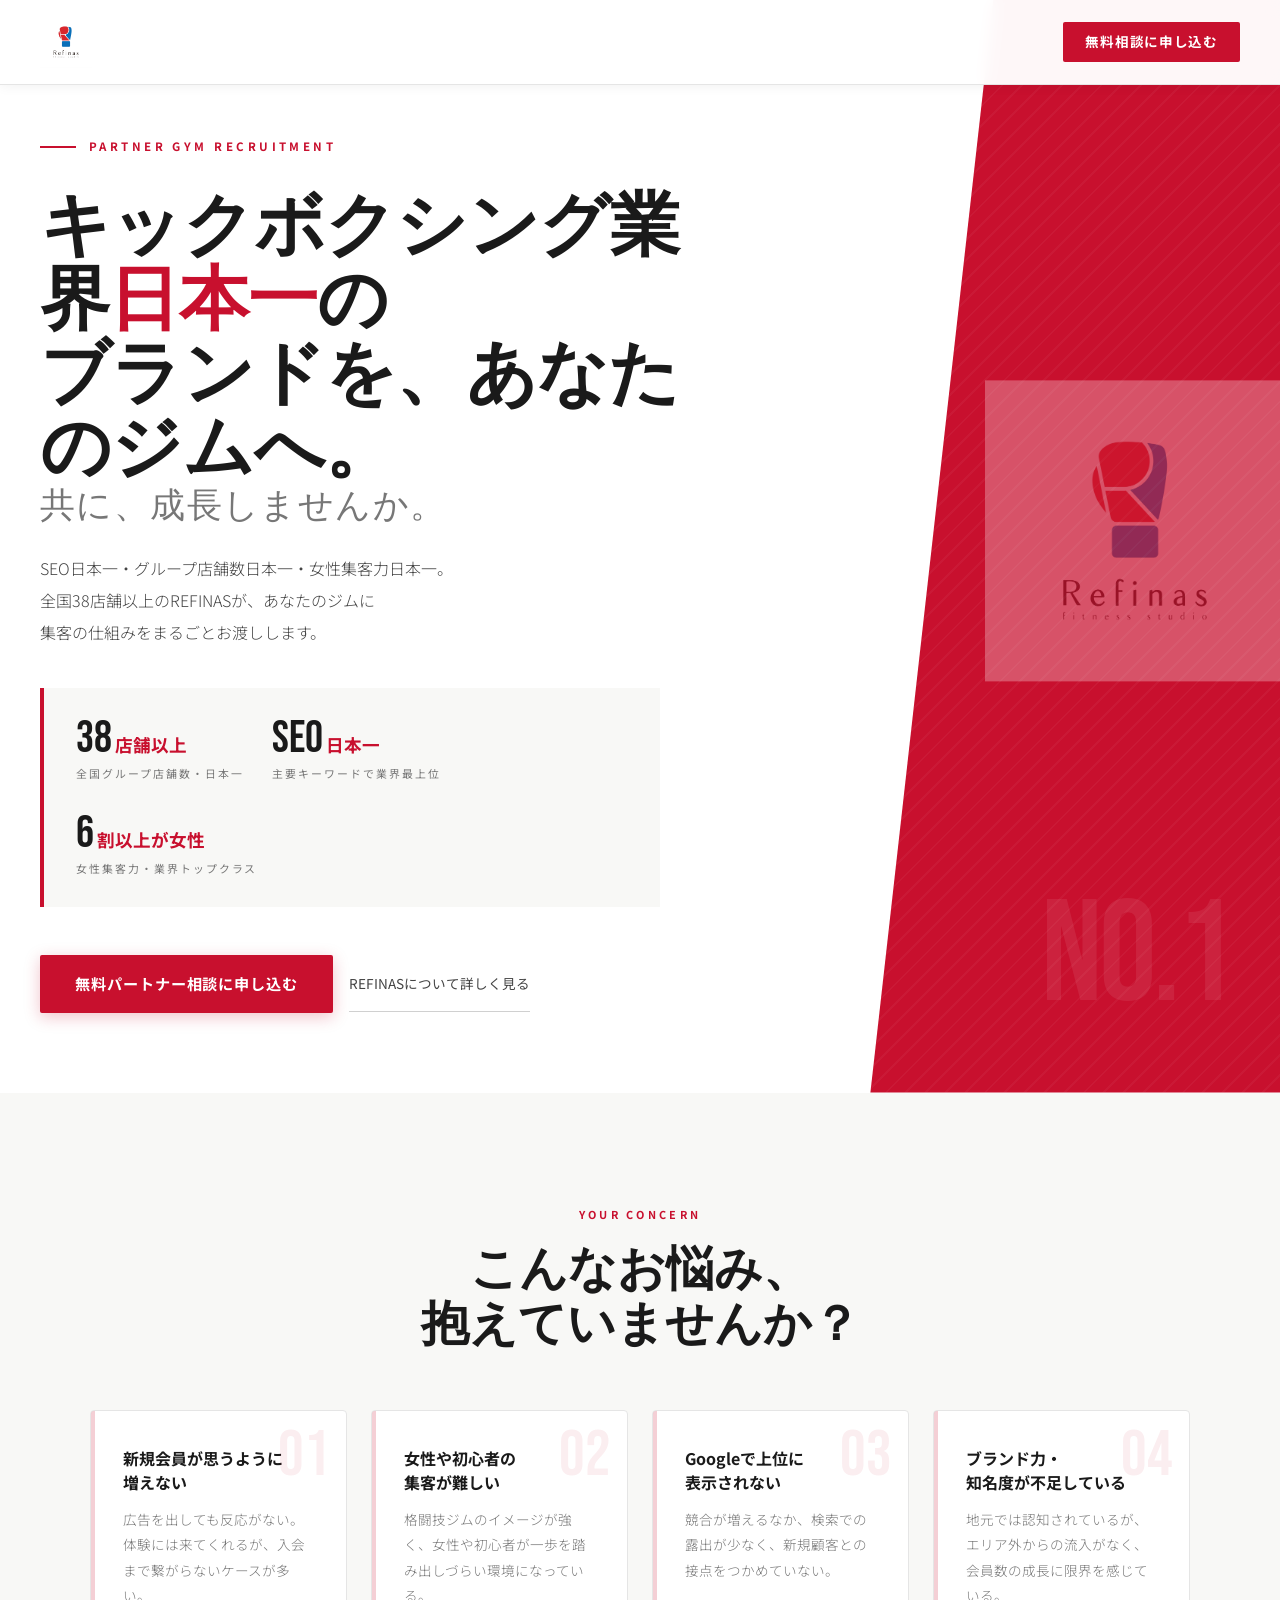
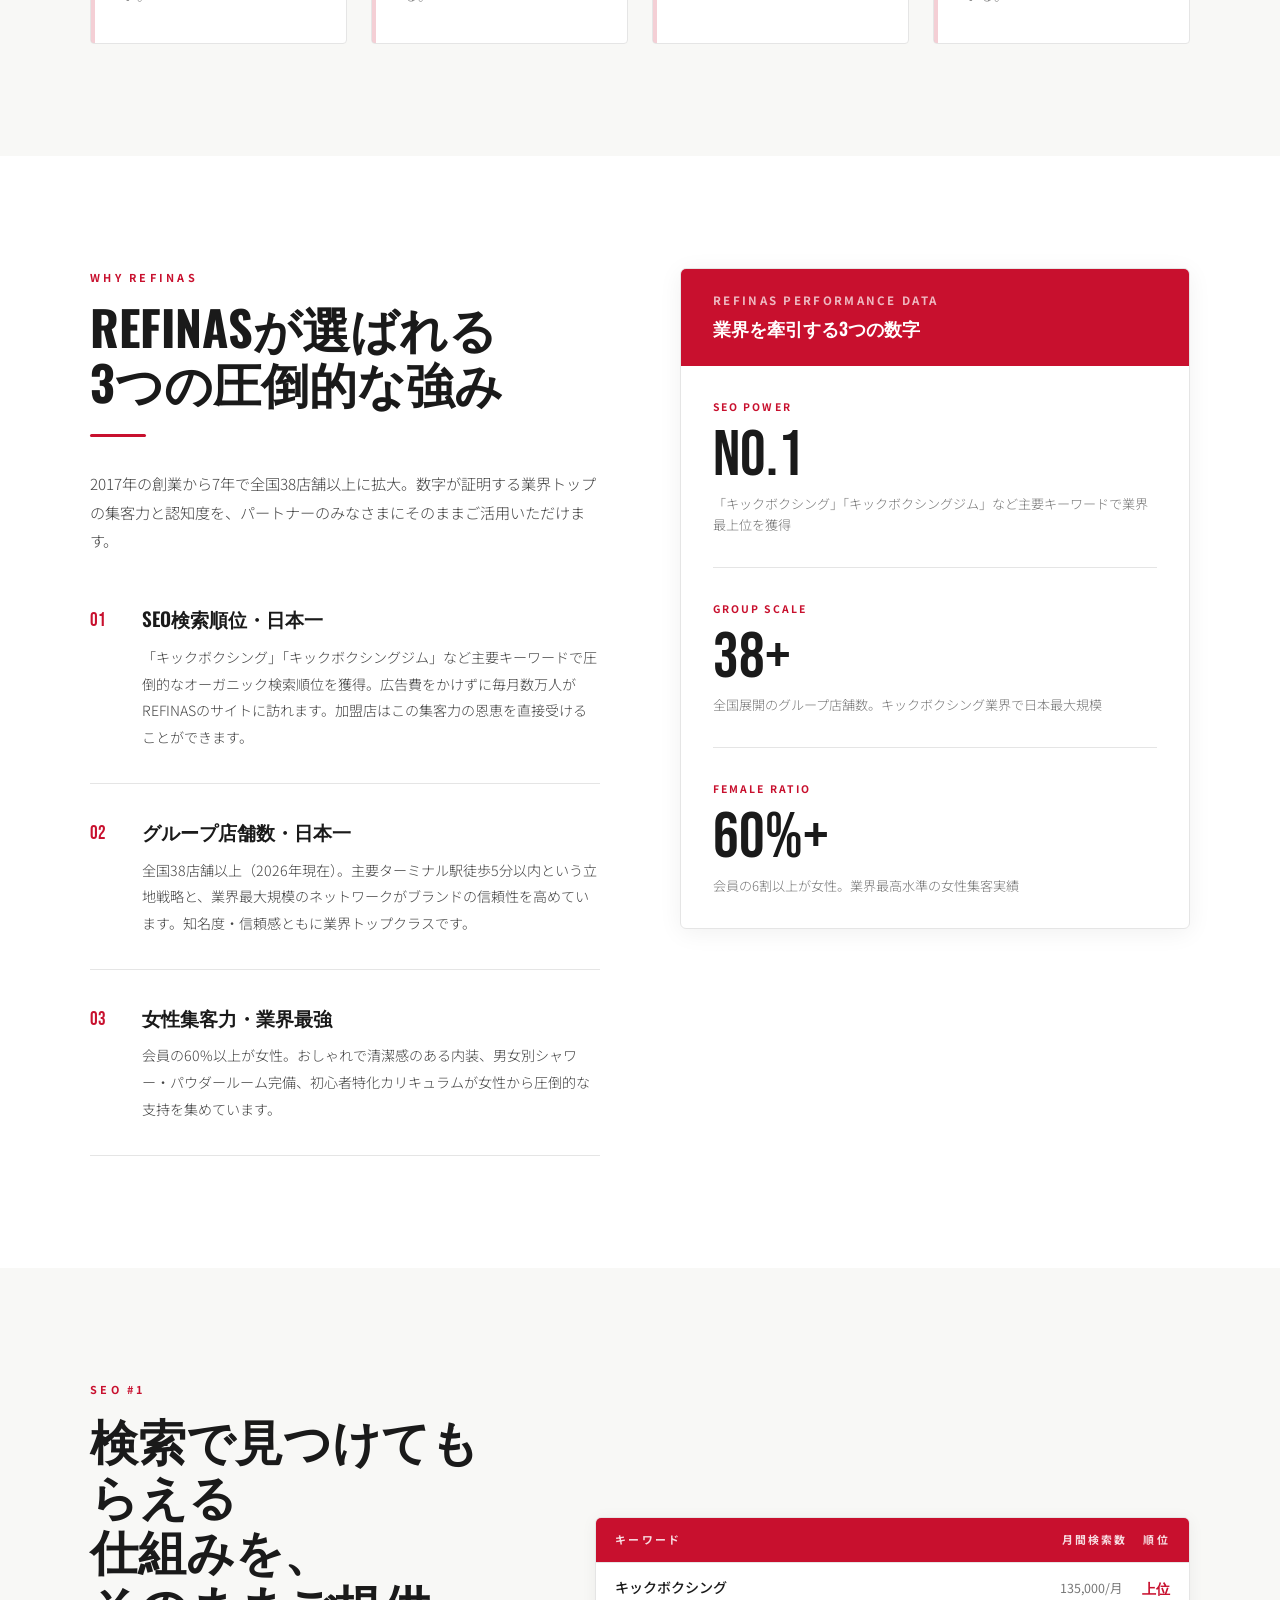
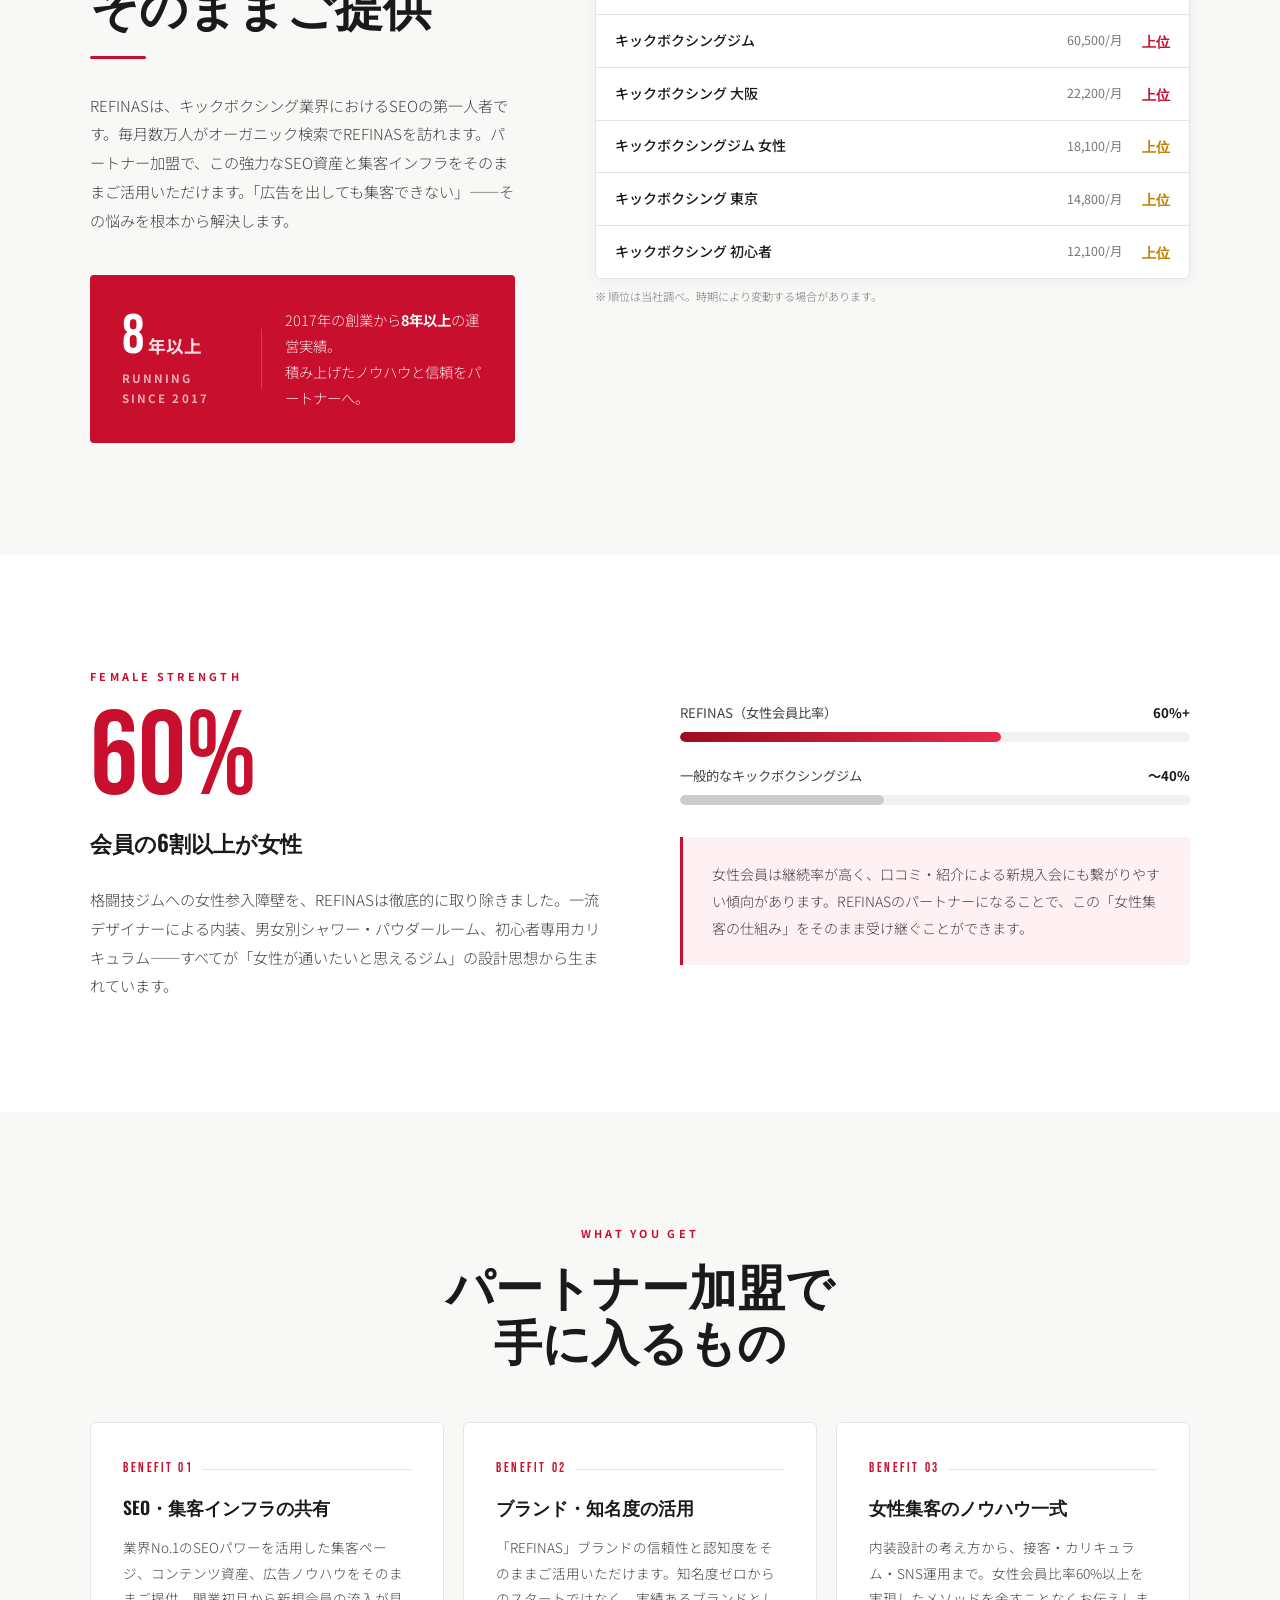
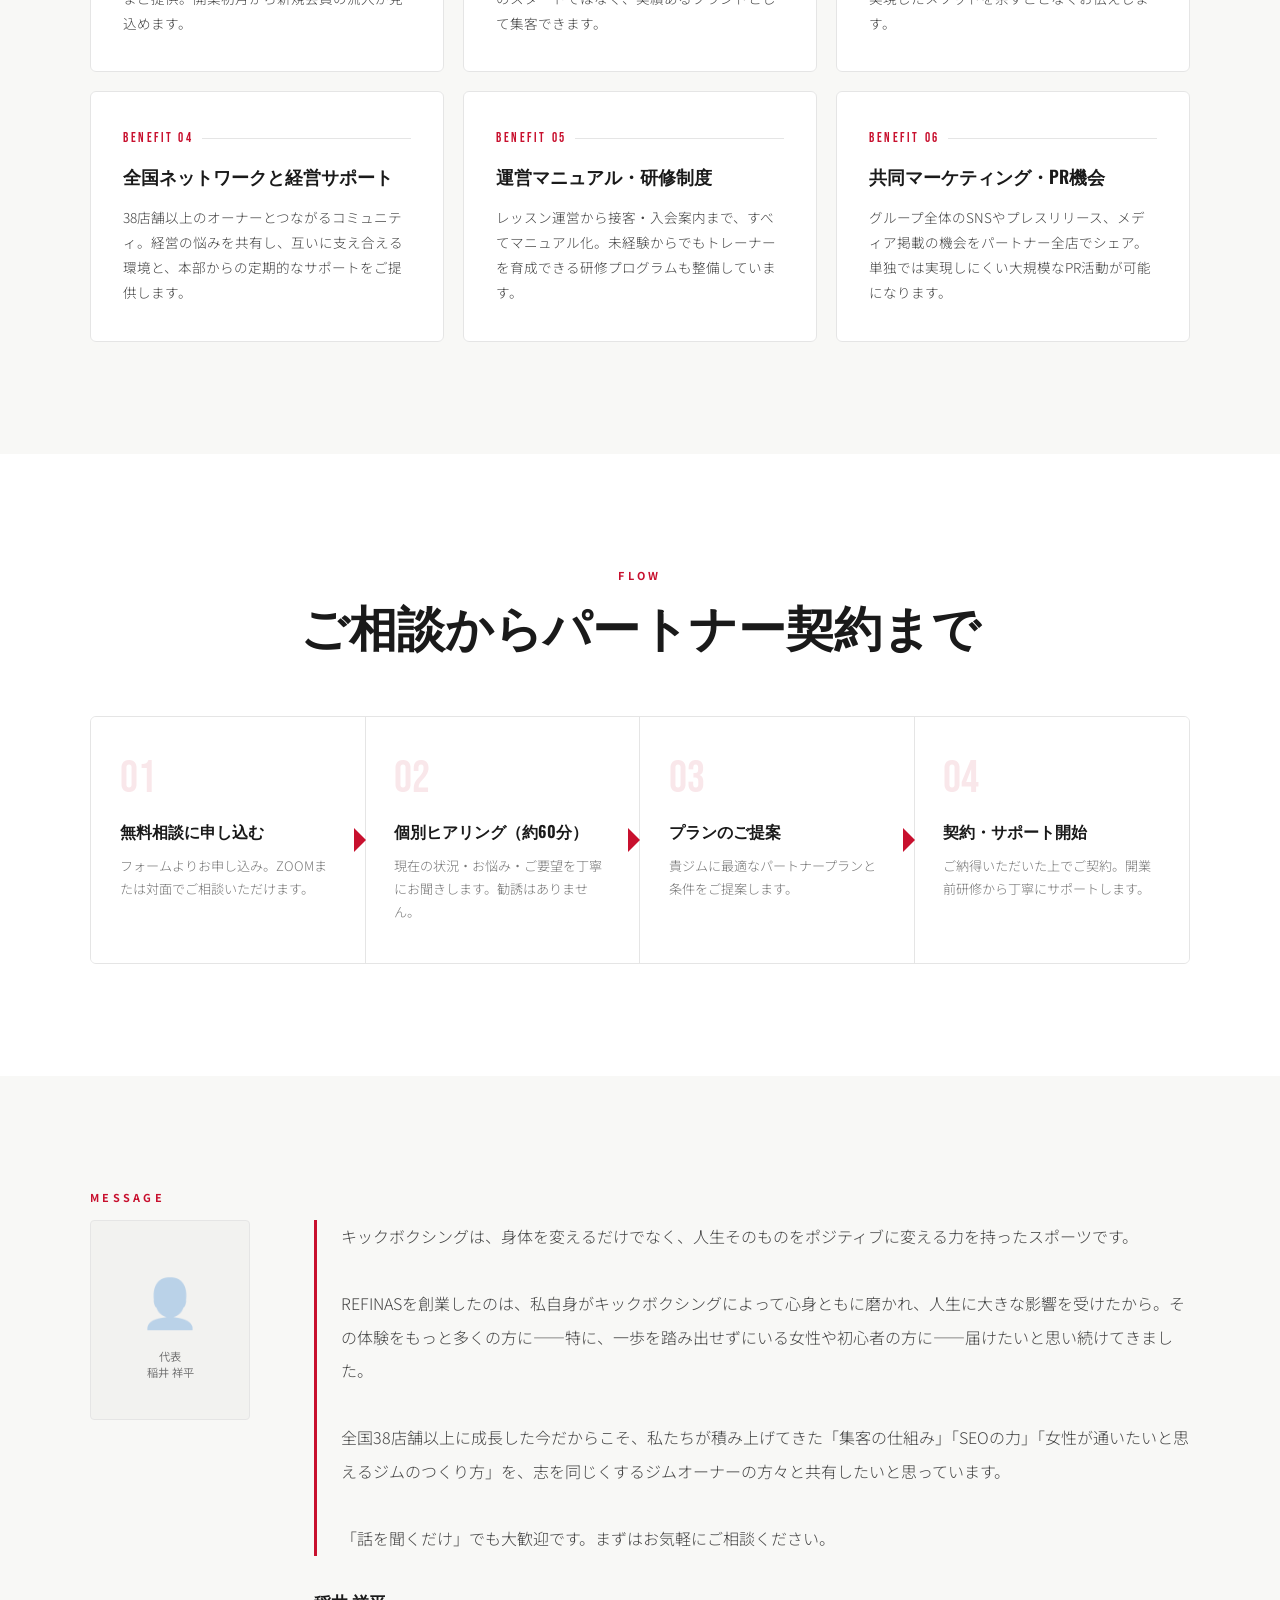
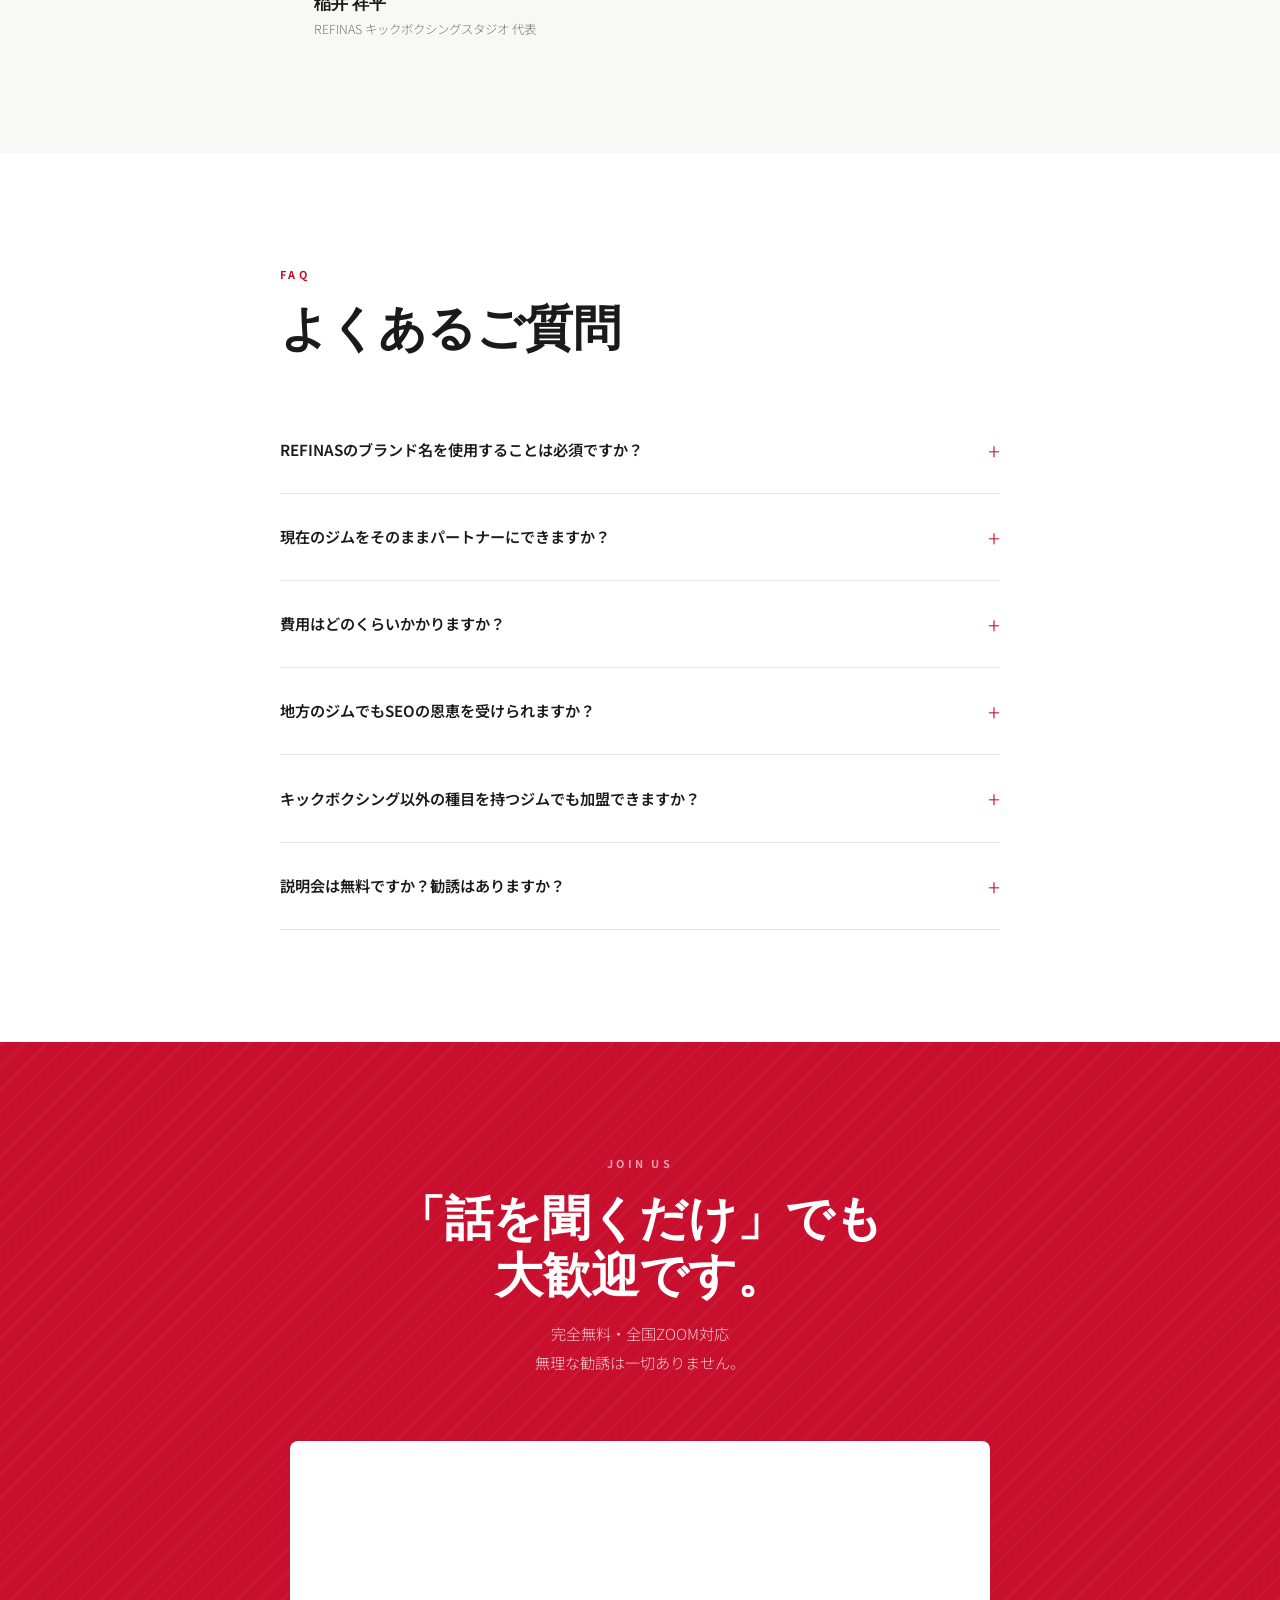
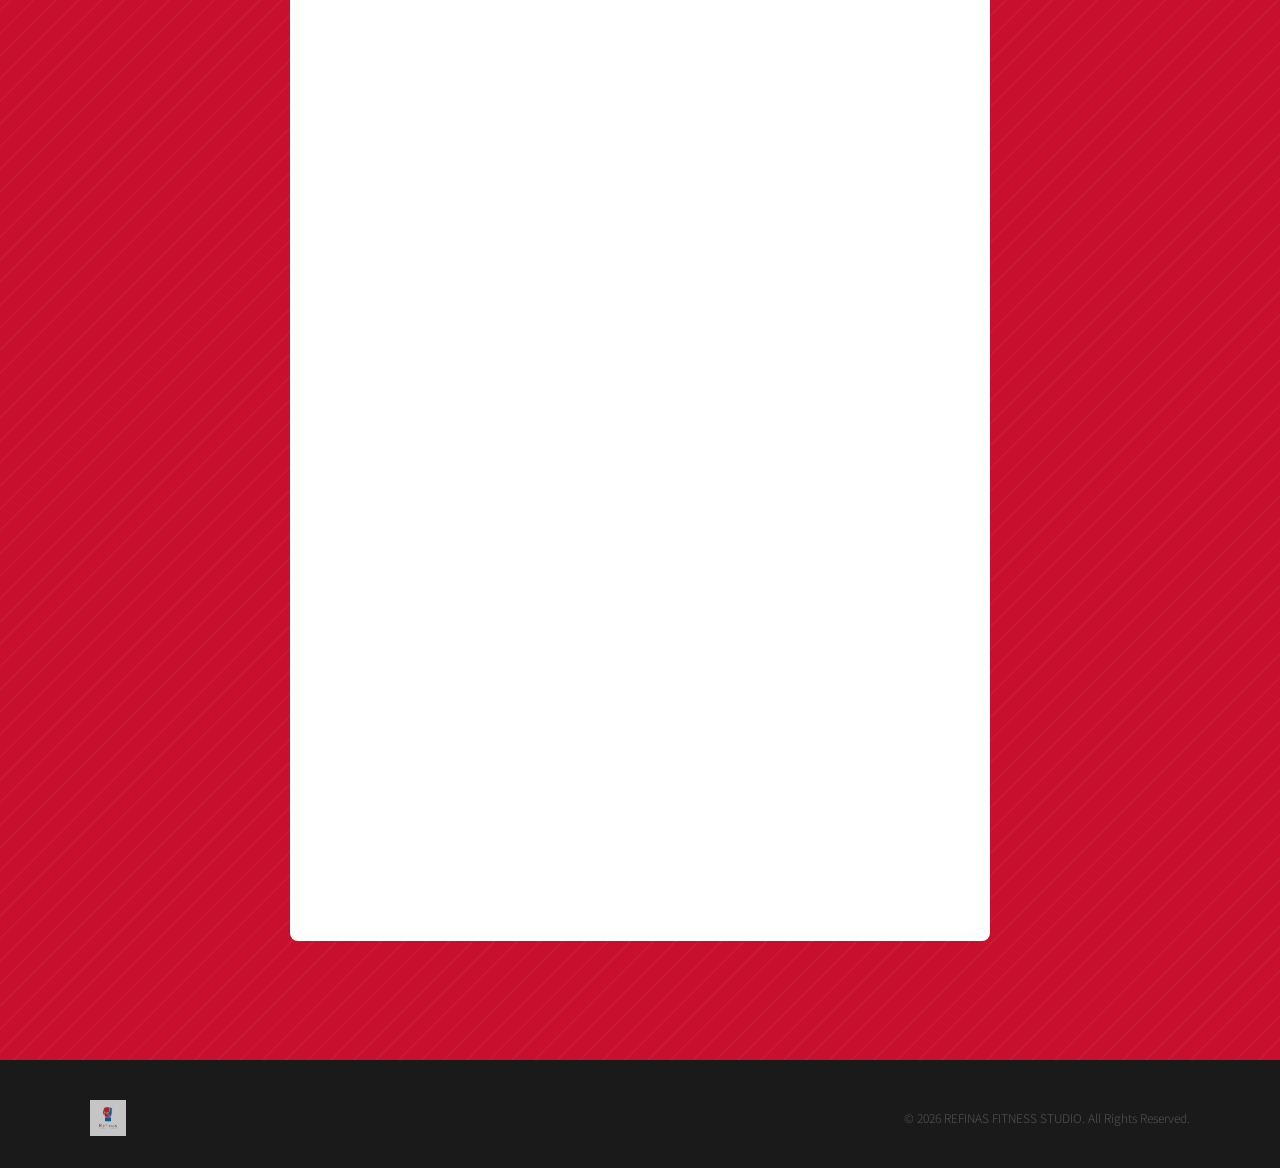
==== index.html @ 3dbebfd7 "Rename refinas-partner-2.html to index.html" ====
<!DOCTYPE html>
<html lang="ja">
<head>
<meta charset="UTF-8">
<meta name="viewport" content="width=device-width, initial-scale=1.0">
<title>パートナージム募集 | REFINAS キックボクシングスタジオ</title>
<link rel="preconnect" href="https://fonts.googleapis.com">
<link href="https://fonts.googleapis.com/css2?family=Noto+Sans+JP:wght@300;400;500;700;900&family=Bebas+Neue&family=Oswald:wght@400;600;700&display=swap" rel="stylesheet">
<style>
  :root {
    --red: #C8102E;
    --red-dark: #9B0D22;
    --red-light: #E8294A;
    --red-pale: #FFF0F3;
    --red-pale2: #FFE0E6;
    --black: #111111;
    --text: #1A1A1A;
    --text2: #444444;
    --text3: #777777;
    --border: #E5E5E5;
    --border2: #D0D0D0;
    --bg: #FFFFFF;
    --bg2: #F8F8F6;
    --bg3: #F2F2F0;
    --font-display: 'Bebas Neue', sans-serif;
    --font-heading: 'Oswald', sans-serif;
    --font-body: 'Noto Sans JP', sans-serif;
  }

  * { margin: 0; padding: 0; box-sizing: border-box; }
  html { scroll-behavior: smooth; }

  body {
    background: var(--bg);
    color: var(--text);
    font-family: var(--font-body);
    font-weight: 400;
    line-height: 1.7;
    overflow-x: hidden;
  }

  /* ========== NAV ========== */
  nav {
    position: fixed;
    top: 0; left: 0; right: 0;
    z-index: 100;
    display: flex;
    justify-content: space-between;
    align-items: center;
    padding: 1rem 2.5rem;
    background: rgba(255,255,255,0.97);
    backdrop-filter: blur(8px);
    border-bottom: 1px solid var(--border);
    box-shadow: 0 1px 12px rgba(0,0,0,0.06);
  }

  .nav-logo {
    font-family: var(--font-display);
    font-size: 1.6rem;
    letter-spacing: 0.15em;
    color: var(--black);
    text-decoration: none;
  }
  .nav-logo span { color: var(--red); }

  .nav-cta {
    background: var(--red);
    color: #fff;
    padding: 0.55rem 1.4rem;
    font-family: var(--font-body);
    font-weight: 700;
    font-size: 0.85rem;
    letter-spacing: 0.05em;
    border: none;
    cursor: pointer;
    text-decoration: none;
    transition: background 0.2s;
    border-radius: 2px;
  }
  .nav-cta:hover { background: var(--red-light); }

  /* ========== HERO ========== */
  .hero {
    position: relative;
    min-height: 100vh;
    display: flex;
    align-items: center;
    padding: 8rem 2.5rem 5rem;
    overflow: hidden;
    background: var(--bg);
  }

  /* Red diagonal panel on right */
  .hero-panel {
    position: absolute;
    top: 0; right: 0;
    width: 32%;
    height: 100%;
    background: var(--red);
    clip-path: polygon(30% 0, 100% 0, 100% 100%, 0% 100%);
    z-index: 0;
  }
  .hero-panel::after {
    content: '';
    position: absolute;
    inset: 0;
    background: repeating-linear-gradient(
      -45deg,
      transparent,
      transparent 12px,
      rgba(255,255,255,0.04) 12px,
      rgba(255,255,255,0.04) 14px
    );
  }

  .hero-panel-num {
    position: absolute;
    bottom: 4rem;
    right: 3rem;
    font-family: var(--font-display);
    font-size: 9rem;
    color: rgba(255,255,255,0.08);
    line-height: 1;
    letter-spacing: -0.02em;
    z-index: 1;
  }

  .hero-content {
    position: relative;
    z-index: 2;
    max-width: 700px;
  }

  .hero-eyebrow {
    display: inline-flex;
    align-items: center;
    gap: 0.8rem;
    font-size: 0.72rem;
    font-weight: 700;
    letter-spacing: 0.3em;
    text-transform: uppercase;
    color: var(--red);
    margin-bottom: 1.5rem;
  }
  .hero-eyebrow::before {
    content: '';
    display: block;
    width: 36px;
    height: 2px;
    background: var(--red);
  }

  .hero-title {
    font-family: var(--font-heading);
    font-weight: 700;
    font-size: clamp(2.6rem, 5.5vw, 5rem);
    line-height: 1.05;
    letter-spacing: -0.01em;
    color: var(--text);
    margin-bottom: 0.4rem;
  }
  .hero-title .accent { color: var(--red); }
  .hero-title .sub {
    display: block;
    font-size: clamp(1.3rem, 2.8vw, 2.2rem);
    font-weight: 400;
    color: var(--text3);
    letter-spacing: 0.04em;
    margin-top: 0.4rem;
  }

  .hero-lead {
    font-size: 1rem;
    line-height: 2;
    color: var(--text2);
    margin: 2rem 0 2.5rem;
    max-width: 520px;
    font-weight: 300;
  }

  .hero-stats {
    display: flex;
    gap: 2.5rem;
    margin-bottom: 3rem;
    flex-wrap: wrap;
    padding: 1.8rem 2rem;
    background: var(--bg2);
    border-left: 4px solid var(--red);
    max-width: 620px;
    gap: 1.8rem;
  }
  .hero-stat-num {
    font-family: var(--font-display);
    font-size: 2.8rem;
    line-height: 1;
    color: var(--text);
  }
  .hero-stat-num .unit {
    font-family: var(--font-body);
    font-size: 1.1rem;
    font-weight: 700;
    color: var(--red);
    margin-left: 3px;
  }
  .hero-stat-label {
    font-size: 0.68rem;
    letter-spacing: 0.18em;
    color: var(--text3);
    margin-top: 3px;
    text-transform: uppercase;
  }

  .hero-cta-group {
    display: flex;
    gap: 1rem;
    align-items: center;
    flex-wrap: wrap;
  }

  .btn-primary {
    background: var(--red);
    color: #fff;
    padding: 1rem 2.2rem;
    font-family: var(--font-body);
    font-weight: 700;
    font-size: 0.95rem;
    letter-spacing: 0.06em;
    border: none;
    cursor: pointer;
    text-decoration: none;
    display: inline-block;
    transition: all 0.2s;
    border-radius: 2px;
    box-shadow: 0 4px 16px rgba(200,16,46,0.25);
  }
  .btn-primary:hover { background: var(--red-light); transform: translateY(-2px); box-shadow: 0 8px 24px rgba(200,16,46,0.3); }

  .btn-ghost {
    color: var(--text2);
    padding: 1rem 0;
    font-size: 0.85rem;
    text-decoration: none;
    border-bottom: 1px solid var(--border2);
    transition: color 0.2s, border-color 0.2s;
  }
  .btn-ghost:hover { color: var(--red); border-color: var(--red); }

  /* ========== SECTION BASE ========== */
  section { padding: 7rem 2.5rem; }

  .section-label {
    font-size: 0.68rem;
    letter-spacing: 0.3em;
    text-transform: uppercase;
    color: var(--red);
    font-weight: 700;
    margin-bottom: 0.8rem;
  }

  .section-title {
    font-family: var(--font-heading);
    font-size: clamp(1.8rem, 4vw, 3rem);
    font-weight: 700;
    line-height: 1.15;
    color: var(--text);
    margin-bottom: 1.5rem;
  }

  .section-body {
    font-size: 0.95rem;
    color: var(--text2);
    line-height: 1.9;
    font-weight: 300;
  }

  .max-w { max-width: 1100px; margin: 0 auto; }

  /* ========== PAIN ========== */
  .pain { background: var(--bg2); }

  .pain-intro { text-align: center; margin-bottom: 4rem; }

  .pain-grid {
    display: grid;
    grid-template-columns: repeat(auto-fit, minmax(240px, 1fr));
    gap: 1.5rem;
  }

  .pain-card {
    background: var(--bg);
    border: 1px solid var(--border);
    padding: 2.2rem 2rem;
    position: relative;
    overflow: hidden;
    transition: box-shadow 0.2s, transform 0.2s;
    border-radius: 4px;
  }
  .pain-card::before {
    content: '';
    position: absolute;
    top: 0; left: 0;
    width: 4px; height: 100%;
    background: var(--red);
    opacity: 0.2;
    transition: opacity 0.2s;
  }
  .pain-card:hover { box-shadow: 0 8px 32px rgba(0,0,0,0.08); transform: translateY(-3px); }
  .pain-card:hover::before { opacity: 1; }

  .pain-num {
    font-family: var(--font-display);
    font-size: 4rem;
    color: rgba(200,16,46,0.07);
    line-height: 1;
    position: absolute;
    top: 0.8rem; right: 1rem;
  }

  .pain-card h3 {
    font-weight: 700;
    font-size: 1rem;
    margin-bottom: 0.8rem;
    line-height: 1.5;
    color: var(--text);
  }

  .pain-card p {
    font-size: 0.85rem;
    color: var(--text3);
    line-height: 1.85;
    font-weight: 300;
  }

  /* ========== STRENGTH ========== */
  .strength { background: var(--bg); }

  .strength-grid {
    display: grid;
    grid-template-columns: 1fr 1fr;
    gap: 5rem;
    align-items: start;
  }
  @media (max-width: 768px) { .strength-grid { grid-template-columns: 1fr; gap: 3rem; } }

  .strength-items { margin-top: 3rem; }

  .strength-item {
    display: grid;
    grid-template-columns: auto 1fr;
    gap: 1.5rem;
    padding: 2rem 0;
    border-bottom: 1px solid var(--border);
  }
  .strength-item:first-child { padding-top: 0; }

  .strength-num {
    font-family: var(--font-display);
    font-size: 1.2rem;
    color: var(--red);
    padding-top: 2px;
    min-width: 28px;
  }

  .strength-item h3 {
    font-family: var(--font-heading);
    font-size: 1.2rem;
    font-weight: 600;
    margin-bottom: 0.5rem;
    color: var(--text);
  }

  .strength-item p {
    font-size: 0.88rem;
    color: var(--text2);
    line-height: 1.9;
    font-weight: 300;
  }

  .strength-right { position: sticky; top: 8rem; }

  .big-stat-card {
    background: var(--bg);
    border: 1.5px solid var(--border);
    border-radius: 6px;
    overflow: hidden;
    box-shadow: 0 4px 24px rgba(0,0,0,0.06);
  }
  .big-stat-card-top {
    background: var(--red);
    padding: 1.4rem 2rem;
  }
  .big-stat-card-top p {
    font-size: 0.72rem;
    font-weight: 700;
    letter-spacing: 0.2em;
    text-transform: uppercase;
    color: rgba(255,255,255,0.7);
  }
  .big-stat-card-top h3 {
    font-family: var(--font-heading);
    font-size: 1.1rem;
    color: #fff;
    font-weight: 600;
    margin-top: 0.2rem;
  }

  .stat-rows { padding: 0 2rem; }

  .stat-row {
    padding: 2rem 0;
    border-bottom: 1px solid var(--border);
  }
  .stat-row:last-child { border-bottom: none; }

  .stat-tag {
    font-size: 0.65rem;
    font-weight: 700;
    letter-spacing: 0.2em;
    text-transform: uppercase;
    color: var(--red);
    margin-bottom: 0.5rem;
  }

  .stat-value {
    font-family: var(--font-display);
    font-size: 4rem;
    line-height: 1;
    color: var(--text);
    margin-bottom: 0.3rem;
  }

  .stat-desc {
    font-size: 0.82rem;
    color: var(--text3);
    font-weight: 300;
    line-height: 1.6;
  }

  /* ========== SEO ========== */
  .seo-section { background: var(--bg2); }

  .seo-inner {
    display: grid;
    grid-template-columns: 1fr 1.4fr;
    gap: 5rem;
    align-items: center;
  }
  @media (max-width: 768px) { .seo-inner { grid-template-columns: 1fr; gap: 3rem; } }

  .keyword-table {
    background: var(--bg);
    border: 1px solid var(--border);
    border-radius: 6px;
    overflow: hidden;
    box-shadow: 0 2px 16px rgba(0,0,0,0.05);
  }

  .kw-header {
    background: var(--red);
    padding: 0.8rem 1.2rem;
    font-size: 0.68rem;
    font-weight: 700;
    letter-spacing: 0.2em;
    text-transform: uppercase;
    color: rgba(255,255,255,0.85);
    display: grid;
    grid-template-columns: 1fr auto auto;
    gap: 1rem;
  }

  .kw-row {
    display: grid;
    grid-template-columns: 1fr auto auto;
    gap: 1rem;
    padding: 0.85rem 1.2rem;
    border-top: 1px solid var(--border);
    align-items: center;
    transition: background 0.15s;
  }
  .kw-row:hover { background: var(--red-pale); }

  .kw-name { font-size: 0.88rem; font-weight: 500; color: var(--text); }
  .kw-vol { font-size: 0.78rem; color: var(--text3); text-align: right; white-space: nowrap; }
  .kw-rank {
    font-family: var(--font-heading);
    font-size: 0.9rem;
    font-weight: 700;
    color: #c47d00;
    text-align: right;
    min-width: 32px;
  }
  .kw-rank.top { color: var(--red); }

  /* ========== WOMEN ========== */
  .women-section { background: var(--bg); }

  .women-inner {
    display: grid;
    grid-template-columns: 1fr 1fr;
    gap: 5rem;
    align-items: center;
  }
  @media (max-width: 768px) { .women-inner { grid-template-columns: 1fr; gap: 3rem; } }

  .women-big-num {
    font-family: var(--font-display);
    font-size: 7.5rem;
    line-height: 1;
    color: var(--red);
    margin-bottom: 0.3rem;
  }
  .women-big-sub {
    font-family: var(--font-heading);
    font-size: 1.4rem;
    font-weight: 600;
    color: var(--text);
    margin-bottom: 1.5rem;
  }

  .bar-item { margin-bottom: 1.4rem; }
  .bar-label {
    display: flex;
    justify-content: space-between;
    font-size: 0.83rem;
    margin-bottom: 0.5rem;
  }
  .bar-label-name { color: var(--text2); }
  .bar-label-val { font-weight: 700; color: var(--text); }
  .bar-track {
    height: 10px;
    background: var(--bg3);
    border-radius: 99px;
    overflow: hidden;
  }
  .bar-fill {
    height: 100%;
    border-radius: 99px;
    transition: width 1.2s ease;
  }
  .bar-fill.red { background: linear-gradient(90deg, var(--red-dark), var(--red-light)); }
  .bar-fill.gray { background: #ccc; }

  .women-note {
    margin-top: 2rem;
    padding: 1.5rem 1.8rem;
    background: var(--red-pale);
    border-left: 3px solid var(--red);
    border-radius: 0 4px 4px 0;
  }
  .women-note p {
    font-size: 0.88rem;
    color: var(--text2);
    line-height: 1.9;
    font-weight: 300;
  }

  /* ========== BENEFITS ========== */
  .benefits { background: var(--bg2); }

  .benefits-grid {
    display: grid;
    grid-template-columns: repeat(auto-fit, minmax(280px, 1fr));
    gap: 1.2rem;
    margin-top: 3.5rem;
  }

  .benefit-card {
    background: var(--bg);
    border: 1px solid var(--border);
    padding: 2.2rem 2rem;
    border-radius: 6px;
    transition: box-shadow 0.2s, transform 0.2s, border-color 0.2s;
  }
  .benefit-card:hover {
    box-shadow: 0 8px 28px rgba(200,16,46,0.1);
    transform: translateY(-4px);
    border-color: var(--red-pale2);
  }

  .benefit-num {
    font-family: var(--font-display);
    font-size: 0.8rem;
    letter-spacing: 0.2em;
    color: var(--red);
    margin-bottom: 0.8rem;
    display: flex;
    align-items: center;
    gap: 0.5rem;
  }
  .benefit-num::after {
    content: '';
    flex: 1;
    height: 1px;
    background: var(--border);
  }

  .benefit-card h3 {
    font-family: var(--font-heading);
    font-size: 1.1rem;
    font-weight: 600;
    margin-bottom: 0.8rem;
    color: var(--text);
  }

  .benefit-card p {
    font-size: 0.85rem;
    color: var(--text2);
    line-height: 1.85;
    font-weight: 300;
  }

  /* ========== HOW ========== */
  .how { background: var(--bg); }

  .steps {
    display: grid;
    grid-template-columns: repeat(auto-fit, minmax(200px, 1fr));
    gap: 0;
    margin-top: 4rem;
    border: 1px solid var(--border);
    border-radius: 6px;
    overflow: hidden;
  }

  .step {
    padding: 2.5rem 1.8rem;
    background: var(--bg);
    border-right: 1px solid var(--border);
    position: relative;
  }
  .step:last-child { border-right: none; }
  .step:hover { background: var(--red-pale); }

  .step-arrow {
    position: absolute;
    right: -1px; top: 50%;
    transform: translateY(-50%);
    width: 0; height: 0;
    border-top: 12px solid transparent;
    border-bottom: 12px solid transparent;
    border-left: 12px solid var(--red);
    z-index: 1;
  }
  .step:last-child .step-arrow { display: none; }

  .step-num {
    font-family: var(--font-display);
    font-size: 2.8rem;
    color: rgba(200,16,46,0.1);
    line-height: 1;
    margin-bottom: 1rem;
  }

  .step h3 {
    font-family: var(--font-heading);
    font-size: 1rem;
    font-weight: 600;
    margin-bottom: 0.6rem;
    color: var(--text);
  }

  .step p {
    font-size: 0.82rem;
    color: var(--text3);
    line-height: 1.75;
    font-weight: 300;
  }

  /* ========== MESSAGE ========== */
  .message { background: var(--bg2); }

  .message-inner {
    display: grid;
    grid-template-columns: auto 1fr;
    gap: 4rem;
    align-items: start;
  }
  @media (max-width: 768px) { .message-inner { grid-template-columns: 1fr; gap: 2rem; } }

  .message-photo {
    width: 160px; height: 200px;
    background: var(--bg3);
    border: 1px solid var(--border);
    border-radius: 4px;
    display: flex;
    align-items: center;
    justify-content: center;
    flex-direction: column;
    gap: 0.5rem;
    flex-shrink: 0;
  }
  .message-photo-icon { font-size: 3rem; opacity: 0.25; }
  .message-photo p { font-size: 0.7rem; color: var(--text3); text-align: center; line-height: 1.4; }

  .message-text {
    font-size: 1rem;
    line-height: 2.1;
    color: var(--text2);
    font-weight: 300;
    margin-bottom: 2rem;
    border-left: 3px solid var(--red);
    padding-left: 1.5rem;
  }

  .message-sig {
    font-family: var(--font-heading);
    font-size: 1.05rem;
    font-weight: 600;
    color: var(--text);
  }
  .message-sig span {
    display: block;
    font-family: var(--font-body);
    font-size: 0.78rem;
    font-weight: 300;
    color: var(--text3);
    margin-top: 0.2rem;
  }

  /* ========== FAQ ========== */
  .faq { background: var(--bg); }
  .faq-list { margin-top: 3.5rem; }
  .faq-item { border-bottom: 1px solid var(--border); }
  .faq-q {
    padding: 1.5rem 0;
    font-weight: 600;
    font-size: 0.95rem;
    cursor: pointer;
    display: flex;
    justify-content: space-between;
    align-items: center;
    gap: 1rem;
    user-select: none;
    color: var(--text);
    transition: color 0.2s;
  }
  .faq-q:hover { color: var(--red); }
  .faq-q::after {
    content: '+';
    font-size: 1.4rem;
    color: var(--red);
    flex-shrink: 0;
    font-weight: 300;
    transition: transform 0.3s;
  }
  .faq-item.open .faq-q::after { transform: rotate(45deg); }
  .faq-a {
    font-size: 0.88rem;
    color: var(--text2);
    line-height: 1.9;
    font-weight: 300;
    max-height: 0;
    overflow: hidden;
    transition: max-height 0.4s ease, padding 0.3s;
  }
  .faq-item.open .faq-a { max-height: 400px; padding-bottom: 1.5rem; }

  /* ========== CTA FINAL ========== */
  .cta-final {
    background: var(--red);
    position: relative;
    overflow: hidden;
  }
  .cta-final::before {
    content: '';
    position: absolute;
    inset: 0;
    background: repeating-linear-gradient(
      -45deg,
      transparent,
      transparent 14px,
      rgba(255,255,255,0.04) 14px,
      rgba(255,255,255,0.04) 16px
    );
  }
  .cta-final-inner {
    position: relative;
    z-index: 1;
    text-align: center;
    max-width: 580px;
    margin: 0 auto 4rem;
  }
  .cta-final .section-label { color: rgba(255,255,255,0.6); }
  .cta-final h2 {
    font-family: var(--font-heading);
    font-size: clamp(1.8rem, 4vw, 3rem);
    font-weight: 700;
    line-height: 1.2;
    color: #fff;
    margin-bottom: 1.2rem;
  }
  .cta-final p {
    font-size: 0.95rem;
    color: rgba(255,255,255,0.78);
    font-weight: 300;
    line-height: 1.9;
  }

  /* ========== FORM ========== */
  .form-wrapper {
    background: #fff;
    border-radius: 8px;
    padding: 3rem;
    max-width: 620px;
    margin: 0 auto;
    box-shadow: 0 20px 60px rgba(0,0,0,0.2);
    position: relative;
    z-index: 1;
  }
  .form-title {
    font-family: var(--font-heading);
    font-size: 1.4rem;
    font-weight: 700;
    color: var(--text);
    margin-bottom: 0.3rem;
  }
  .form-subtitle {
    font-size: 0.82rem;
    color: var(--text3);
    margin-bottom: 2.2rem;
    font-weight: 300;
  }
  .form-group { margin-bottom: 1.2rem; }
  .form-label {
    display: block;
    font-size: 0.8rem;
    font-weight: 700;
    color: var(--text2);
    margin-bottom: 0.4rem;
    letter-spacing: 0.03em;
  }
  .form-label .req { color: var(--red); margin-left: 3px; }
  .form-input, .form-select, .form-textarea {
    width: 100%;
    background: var(--bg2);
    border: 1px solid var(--border);
    color: var(--text);
    padding: 0.75rem 1rem;
    font-family: var(--font-body);
    font-size: 0.9rem;
    font-weight: 400;
    outline: none;
    border-radius: 4px;
    transition: border-color 0.2s, background 0.2s;
    -webkit-appearance: none;
  }
  .form-input:focus, .form-select:focus, .form-textarea:focus {
    border-color: var(--red);
    background: #fff;
    box-shadow: 0 0 0 3px rgba(200,16,46,0.08);
  }
  .form-textarea { resize: vertical; min-height: 100px; }
  .form-btn {
    width: 100%;
    background: var(--red);
    color: #fff;
    padding: 1.1rem;
    font-family: var(--font-body);
    font-weight: 700;
    font-size: 1rem;
    letter-spacing: 0.08em;
    border: none;
    cursor: pointer;
    margin-top: 0.5rem;
    border-radius: 4px;
    transition: background 0.2s, box-shadow 0.2s;
    box-shadow: 0 4px 16px rgba(200,16,46,0.3);
  }
  .form-btn:hover { background: var(--red-light); box-shadow: 0 8px 24px rgba(200,16,46,0.35); }
  .form-note {
    font-size: 0.75rem;
    color: var(--text3);
    text-align: center;
    margin-top: 1rem;
    font-weight: 300;
    line-height: 1.6;
  }

  /* ========== FOOTER ========== */
  footer {
    background: var(--text);
    padding: 2.5rem 2.5rem 2rem;
  }
  .footer-inner {
    max-width: 1100px;
    margin: 0 auto;
    display: flex;
    justify-content: space-between;
    align-items: center;
    flex-wrap: wrap;
    gap: 1rem;
  }
  .footer-logo {
    font-family: var(--font-display);
    font-size: 1.4rem;
    letter-spacing: 0.15em;
    color: rgba(255,255,255,0.5);
  }
  .footer-logo span { color: rgba(200,16,46,0.7); }
  .footer-copy { font-size: 0.75rem; color: rgba(255,255,255,0.25); font-weight: 300; }

  /* ========== UTILS ========== */
  .red-line { height: 3px; background: var(--red); max-width: 56px; margin-bottom: 2rem; border-radius: 2px; }

  @keyframes fadeInUp {
    from { opacity: 0; transform: translateY(20px); }
    to { opacity: 1; transform: translateY(0); }
  }
  .hero-eyebrow { animation: fadeInUp 0.5s ease both; }
  .hero-title { animation: fadeInUp 0.5s 0.08s ease both; }
  .hero-lead { animation: fadeInUp 0.5s 0.16s ease both; }
  .hero-stats { animation: fadeInUp 0.5s 0.24s ease both; }
  .hero-cta-group { animation: fadeInUp 0.5s 0.32s ease both; }

  .reveal { opacity: 0; transform: translateY(18px); transition: opacity 0.6s ease, transform 0.6s ease; }
  .reveal.visible { opacity: 1; transform: translateY(0); }

  @media (max-width: 768px) {
    nav { padding: 1rem 1.2rem; }
    section { padding: 5rem 1.2rem; }
    .hero { padding: 6rem 1.2rem 4rem; }
    .hero-panel { width: 0; }
    .steps { grid-template-columns: 1fr; }
    .form-wrapper { padding: 2rem 1.2rem; }
  }
</style>
</head>
<body>

<!-- NAV -->
<nav>
  <a href="#" class="nav-logo" style="display:flex;align-items:center;gap:0.6rem;"><img src="[data-uri]" alt="Refinas" style="height:52px;display:block;"></a>
  <a href="#form" class="nav-cta">無料相談に申し込む</a>
</nav>

<!-- HERO -->
<section class="hero" id="top">
  <div class="hero-panel">
    <div class="hero-panel-num">No.1</div>
    <div style="position:absolute; top:50%; left:50%; transform:translate(-30%,-55%); z-index:2;">
      <img src="[data-uri]" alt="Refinas" style="width:300px; opacity:0.28; display:block;">
    </div>
  </div>
  <div class="hero-content">
    <div class="hero-eyebrow">Partner Gym Recruitment</div>
    <h1 class="hero-title">
      キックボクシング業界<span class="accent">日本一</span>の<br>
      ブランドを、あなたのジムへ。<br>
      <span class="sub">共に、成長しませんか。</span>
    </h1>
    <p class="hero-lead">
      SEO日本一・グループ店舗数日本一・女性集客力日本一。<br>
      全国38店舗以上のREFINASが、あなたのジムに<br>集客の仕組みをまるごとお渡しします。
    </p>
    <div class="hero-stats">
      <div class="hero-stat">
        <div class="hero-stat-num">38<span class="unit">店舗以上</span></div>
        <div class="hero-stat-label">全国グループ店舗数・日本一</div>
      </div>
      <div class="hero-stat">
        <div class="hero-stat-num">SEO<span class="unit">日本一</span></div>
        <div class="hero-stat-label">主要キーワードで業界最上位</div>
      </div>
      <div class="hero-stat">
        <div class="hero-stat-num">6<span class="unit">割以上が女性</span></div>
        <div class="hero-stat-label">女性集客力・業界トップクラス</div>
      </div>
    </div>
    <div class="hero-cta-group">
      <a href="#form" class="btn-primary">無料パートナー相談に申し込む</a>
      <a href="#about" class="btn-ghost">REFINASについて詳しく見る</a>
    </div>
  </div>
</section>

<!-- PAIN -->
<section class="pain" id="about">
  <div class="max-w">
    <div class="pain-intro reveal">
      <div class="section-label">Your Concern</div>
      <h2 class="section-title">こんなお悩み、<br>抱えていませんか？</h2>
    </div>
    <div class="pain-grid">
      <div class="pain-card reveal">
        <div class="pain-num">01</div>
        <h3>新規会員が思うように<br>増えない</h3>
        <p>広告を出しても反応がない。体験には来てくれるが、入会まで繋がらないケースが多い。</p>
      </div>
      <div class="pain-card reveal">
        <div class="pain-num">02</div>
        <h3>女性や初心者の<br>集客が難しい</h3>
        <p>格闘技ジムのイメージが強く、女性や初心者が一歩を踏み出しづらい環境になっている。</p>
      </div>
      <div class="pain-card reveal">
        <div class="pain-num">03</div>
        <h3>Googleで上位に<br>表示されない</h3>
        <p>競合が増えるなか、検索での露出が少なく、新規顧客との接点をつかめていない。</p>
      </div>
      <div class="pain-card reveal">
        <div class="pain-num">04</div>
        <h3>ブランド力・<br>知名度が不足している</h3>
        <p>地元では認知されているが、エリア外からの流入がなく、会員数の成長に限界を感じている。</p>
      </div>
    </div>
  </div>
</section>

<!-- STRENGTH -->
<section class="strength" id="strength">
  <div class="max-w">
    <div class="strength-grid">
      <div class="strength-left">
        <div class="section-label reveal">Why REFINAS</div>
        <h2 class="section-title reveal">REFINASが選ばれる<br>3つの圧倒的な強み</h2>
        <div class="red-line reveal"></div>
        <p class="section-body reveal">2017年の創業から7年で全国38店舗以上に拡大。数字が証明する業界トップの集客力と認知度を、パートナーのみなさまにそのままご活用いただけます。</p>
        <div class="strength-items">
          <div class="strength-item reveal">
            <div class="strength-num">01</div>
            <div>
              <h3>SEO検索順位・日本一</h3>
              <p>「キックボクシング」「キックボクシングジム」など主要キーワードで圧倒的なオーガニック検索順位を獲得。広告費をかけずに毎月数万人がREFINASのサイトに訪れます。加盟店はこの集客力の恩恵を直接受けることができます。</p>
            </div>
          </div>
          <div class="strength-item reveal">
            <div class="strength-num">02</div>
            <div>
              <h3>グループ店舗数・日本一</h3>
              <p>全国38店舗以上（2026年現在）。主要ターミナル駅徒歩5分以内という立地戦略と、業界最大規模のネットワークがブランドの信頼性を高めています。知名度・信頼感ともに業界トップクラスです。</p>
            </div>
          </div>
          <div class="strength-item reveal">
            <div class="strength-num">03</div>
            <div>
              <h3>女性集客力・業界最強</h3>
              <p>会員の60%以上が女性。おしゃれで清潔感のある内装、男女別シャワー・パウダールーム完備、初心者特化カリキュラムが女性から圧倒的な支持を集めています。</p>
            </div>
          </div>
        </div>
      </div>
      <div class="strength-right">
        <div class="big-stat-card reveal">
          <div class="big-stat-card-top">
            <p>Refinas Performance Data</p>
            <h3>業界を牽引する3つの数字</h3>
          </div>
          <div class="stat-rows">
            <div class="stat-row">
              <div class="stat-tag">SEO Power</div>
              <div class="stat-value">No.1</div>
              <div class="stat-desc">「キックボクシング」「キックボクシングジム」など主要キーワードで業界最上位を獲得</div>
            </div>
            <div class="stat-row">
              <div class="stat-tag">Group Scale</div>
              <div class="stat-value">38+</div>
              <div class="stat-desc">全国展開のグループ店舗数。キックボクシング業界で日本最大規模</div>
            </div>
            <div class="stat-row">
              <div class="stat-tag">Female Ratio</div>
              <div class="stat-value">60%+</div>
              <div class="stat-desc">会員の6割以上が女性。業界最高水準の女性集客実績</div>
            </div>
          </div>
        </div>
      </div>
    </div>
  </div>
</section>

<!-- SEO -->
<section class="seo-section">
  <div class="max-w">
    <div class="seo-inner">
      <div>
        <div class="section-label reveal">SEO #1</div>
        <h2 class="section-title reveal">検索で見つけてもらえる<br>仕組みを、<br>そのままご提供</h2>
        <div class="red-line reveal"></div>
        <p class="section-body reveal">REFINASは、キックボクシング業界におけるSEOの第一人者です。毎月数万人がオーガニック検索でREFINASを訪れます。パートナー加盟で、この強力なSEO資産と集客インフラをそのままご活用いただけます。「広告を出しても集客できない」——その悩みを根本から解決します。</p>
        <div class="reveal" style="margin-top:2.5rem; padding:2rem; background:var(--red); border-radius:4px; display:flex; align-items:center; gap:1.5rem;">
          <div>
            <div style="font-family:var(--font-display); font-size:3.5rem; line-height:1; color:#fff;">8<span style="font-family:var(--font-body); font-size:1.1rem; font-weight:700; color:rgba(255,255,255,0.85); margin-left:4px;">年以上</span></div>
            <div style="font-size:0.72rem; font-weight:700; letter-spacing:0.18em; color:rgba(255,255,255,0.65); margin-top:4px; text-transform:uppercase;">Running Since 2017</div>
          </div>
          <div style="width:1px; height:60px; background:rgba(255,255,255,0.2);"></div>
          <div style="font-size:0.9rem; color:rgba(255,255,255,0.88); line-height:1.8; font-weight:300;">2017年の創業から<strong style="font-weight:700; color:#fff;">8年以上</strong>の運営実績。<br>積み上げたノウハウと信頼をパートナーへ。</div>
        </div>
      </div>
      <div>
        <div class="keyword-table reveal">
          <div class="kw-header">
            <span>キーワード</span>
            <span>月間検索数</span>
            <span>順位</span>
          </div>
          <div class="kw-row">
            <span class="kw-name">キックボクシング</span>
            <span class="kw-vol">135,000/月</span>
            <span class="kw-rank top">上位</span>
          </div>
          <div class="kw-row">
            <span class="kw-name">キックボクシングジム</span>
            <span class="kw-vol">60,500/月</span>
            <span class="kw-rank top">上位</span>
          </div>
          <div class="kw-row">
            <span class="kw-name">キックボクシング 大阪</span>
            <span class="kw-vol">22,200/月</span>
            <span class="kw-rank top">上位</span>
          </div>
          <div class="kw-row">
            <span class="kw-name">キックボクシングジム 女性</span>
            <span class="kw-vol">18,100/月</span>
            <span class="kw-rank">上位</span>
          </div>
          <div class="kw-row">
            <span class="kw-name">キックボクシング 東京</span>
            <span class="kw-vol">14,800/月</span>
            <span class="kw-rank">上位</span>
          </div>
          <div class="kw-row">
            <span class="kw-name">キックボクシング 初心者</span>
            <span class="kw-vol">12,100/月</span>
            <span class="kw-rank">上位</span>
          </div>
        </div>
        <p style="font-size:0.7rem; color:var(--text3); margin-top:0.5rem; font-weight:300;">※ 順位は当社調べ。時期により変動する場合があります。</p>
      </div>
    </div>
  </div>
</section>

<!-- WOMEN -->
<section class="women-section">
  <div class="max-w">
    <div class="women-inner">
      <div class="reveal">
        <div class="section-label">Female Strength</div>
        <div class="women-big-num">60%</div>
        <div class="women-big-sub">会員の6割以上が女性</div>
        <p class="section-body">格闘技ジムへの女性参入障壁を、REFINASは徹底的に取り除きました。一流デザイナーによる内装、男女別シャワー・パウダールーム、初心者専用カリキュラム——すべてが「女性が通いたいと思えるジム」の設計思想から生まれています。</p>
      </div>
      <div class="reveal">
        <div style="margin-bottom:2rem;">
          <div class="bar-item">
            <div class="bar-label">
              <span class="bar-label-name">REFINAS（女性会員比率）</span>
              <span class="bar-label-val">60%+</span>
            </div>
            <div class="bar-track"><div class="bar-fill red" style="width:63%"></div></div>
          </div>
          <div class="bar-item" style="margin-top:1.4rem;">
            <div class="bar-label">
              <span class="bar-label-name">一般的なキックボクシングジム</span>
              <span class="bar-label-val">〜40%</span>
            </div>
            <div class="bar-track"><div class="bar-fill gray" style="width:40%"></div></div>
          </div>
        </div>
        <div class="women-note">
          <p>女性会員は継続率が高く、口コミ・紹介による新規入会にも繋がりやすい傾向があります。REFINASのパートナーになることで、この「女性集客の仕組み」をそのまま受け継ぐことができます。</p>
        </div>
      </div>
    </div>
  </div>
</section>

<!-- BENEFITS -->
<section class="benefits">
  <div class="max-w">
    <div class="reveal" style="text-align:center; margin-bottom:1rem;">
      <div class="section-label" style="text-align:center;">What You Get</div>
      <h2 class="section-title">パートナー加盟で<br>手に入るもの</h2>
    </div>
    <div class="benefits-grid">
      <div class="benefit-card reveal">
        <div class="benefit-num">BENEFIT 01</div>
        <h3>SEO・集客インフラの共有</h3>
        <p>業界No.1のSEOパワーを活用した集客ページ、コンテンツ資産、広告ノウハウをそのままご提供。開業初月から新規会員の流入が見込めます。</p>
      </div>
      <div class="benefit-card reveal">
        <div class="benefit-num">BENEFIT 02</div>
        <h3>ブランド・知名度の活用</h3>
        <p>「REFINAS」ブランドの信頼性と認知度をそのままご活用いただけます。知名度ゼロからのスタートではなく、実績あるブランドとして集客できます。</p>
      </div>
      <div class="benefit-card reveal">
        <div class="benefit-num">BENEFIT 03</div>
        <h3>女性集客のノウハウ一式</h3>
        <p>内装設計の考え方から、接客・カリキュラム・SNS運用まで。女性会員比率60%以上を実現したメソッドを余すことなくお伝えします。</p>
      </div>
      <div class="benefit-card reveal">
        <div class="benefit-num">BENEFIT 04</div>
        <h3>全国ネットワークと経営サポート</h3>
        <p>38店舗以上のオーナーとつながるコミュニティ。経営の悩みを共有し、互いに支え合える環境と、本部からの定期的なサポートをご提供します。</p>
      </div>
      <div class="benefit-card reveal">
        <div class="benefit-num">BENEFIT 05</div>
        <h3>運営マニュアル・研修制度</h3>
        <p>レッスン運営から接客・入会案内まで、すべてマニュアル化。未経験からでもトレーナーを育成できる研修プログラムも整備しています。</p>
      </div>
      <div class="benefit-card reveal">
        <div class="benefit-num">BENEFIT 06</div>
        <h3>共同マーケティング・PR機会</h3>
        <p>グループ全体のSNSやプレスリリース、メディア掲載の機会をパートナー全店でシェア。単独では実現しにくい大規模なPR活動が可能になります。</p>
      </div>
    </div>
  </div>
</section>

<!-- HOW -->
<section class="how">
  <div class="max-w">
    <div class="reveal" style="text-align:center; margin-bottom:1rem;">
      <div class="section-label" style="text-align:center;">Flow</div>
      <h2 class="section-title">ご相談からパートナー契約まで</h2>
    </div>
    <div class="steps">
      <div class="step reveal">
        <div class="step-arrow"></div>
        <div class="step-num">01</div>
        <h3>無料相談に申し込む</h3>
        <p>フォームよりお申し込み。ZOOMまたは対面でご相談いただけます。</p>
      </div>
      <div class="step reveal">
        <div class="step-arrow"></div>
        <div class="step-num">02</div>
        <h3>個別ヒアリング（約60分）</h3>
        <p>現在の状況・お悩み・ご要望を丁寧にお聞きします。勧誘はありません。</p>
      </div>
      <div class="step reveal">
        <div class="step-arrow"></div>
        <div class="step-num">03</div>
        <h3>プランのご提案</h3>
        <p>貴ジムに最適なパートナープランと条件をご提案します。</p>
      </div>
      <div class="step reveal">
        <div class="step-num">04</div>
        <h3>契約・サポート開始</h3>
        <p>ご納得いただいた上でご契約。開業前研修から丁寧にサポートします。</p>
      </div>
    </div>
  </div>
</section>

<!-- MESSAGE -->
<section class="message">
  <div class="max-w">
    <div class="section-label reveal">Message</div>
    <div class="message-inner">
      <div class="message-photo reveal">
        <div class="message-photo-icon">👤</div>
        <p>代表<br>稲井 祥平</p>
      </div>
      <div class="message-body reveal">
        <p class="message-text">
          キックボクシングは、身体を変えるだけでなく、人生そのものをポジティブに変える力を持ったスポーツです。<br><br>
          REFINASを創業したのは、私自身がキックボクシングによって心身ともに磨かれ、人生に大きな影響を受けたから。その体験をもっと多くの方に——特に、一歩を踏み出せずにいる女性や初心者の方に——届けたいと思い続けてきました。<br><br>
          全国38店舗以上に成長した今だからこそ、私たちが積み上げてきた「集客の仕組み」「SEOの力」「女性が通いたいと思えるジムのつくり方」を、志を同じくするジムオーナーの方々と共有したいと思っています。<br><br>
          「話を聞くだけ」でも大歓迎です。まずはお気軽にご相談ください。
        </p>
        <div class="message-sig">
          稲井 祥平
          <span>REFINAS キックボクシングスタジオ 代表</span>
        </div>
      </div>
    </div>
  </div>
</section>

<!-- FAQ -->
<section class="faq">
  <div class="max-w" style="max-width:720px;">
    <div class="section-label reveal">FAQ</div>
    <h2 class="section-title reveal">よくあるご質問</h2>
    <div class="faq-list">
      <div class="faq-item reveal">
        <div class="faq-q">REFINASのブランド名を使用することは必須ですか？</div>
        <div class="faq-a">パートナーシップの形態によって異なります。ブランドをそのまま活用する形式から、SEO・集客インフラのみを活用する形式まで、貴ジムの状況に合わせてご相談いただけます。詳細は個別説明会でご案内します。</div>
      </div>
      <div class="faq-item reveal">
        <div class="faq-q">現在のジムをそのままパートナーにできますか？</div>
        <div class="faq-a">はい、可能です。既存のジムや会員を継続しながらパートナー加盟いただけるケースも多くございます。現在の状況をヒアリングした上で、最適なご提案をさせていただきます。</div>
      </div>
      <div class="faq-item reveal">
        <div class="faq-q">費用はどのくらいかかりますか？</div>
        <div class="faq-a">パートナーの形態・規模によって異なります。詳細は個別説明会にてご案内いたします。初期費用・月次費用・ロイヤリティの構造について、透明性を持ってご説明します。まずは無料相談からお気軽にどうぞ。</div>
      </div>
      <div class="faq-item reveal">
        <div class="faq-q">地方のジムでもSEOの恩恵を受けられますか？</div>
        <div class="faq-a">はい。「キックボクシング ○○（エリア名）」などの地域キーワードでも高い評価を受けているほか、全国向けオーガニックトラフィックからの流入も見込めます。地方でも十分にSEO効果を実感いただいています。</div>
      </div>
      <div class="faq-item reveal">
        <div class="faq-q">キックボクシング以外の種目を持つジムでも加盟できますか？</div>
        <div class="faq-a">ご相談いただけます。キックボクシングをメインに展開いただくことが前提となりますが、他種目の継続については個別にご相談が可能です。</div>
      </div>
      <div class="faq-item reveal">
        <div class="faq-q">説明会は無料ですか？勧誘はありますか？</div>
        <div class="faq-a">完全無料です。ZOOMまたは対面でご対応します。無理な勧誘や強引なクロージングは一切行いません。「話を聞くだけ」のご参加も大歓迎です。</div>
      </div>
    </div>
  </div>
</section>

<!-- CTA FINAL -->
<section class="cta-final" id="cta">
  <div class="max-w">
    <div class="cta-final-inner">
      <div class="section-label reveal">Join Us</div>
      <h2 class="reveal">「話を聞くだけ」でも<br>大歓迎です。</h2>
      <p class="reveal">完全無料・全国ZOOM対応<br>無理な勧誘は一切ありません。</p>
    </div>
        <div class="form-wrapper reveal" id="form" style="padding:0; background:transparent; border:none; box-shadow:none; max-width:700px;">
        <iframe src="https://docs.google.com/forms/d/e/1FAIpQLSfcfxu8O9HRa2lWnaLmwFpd8iM0r4DyuZV8XUP0NNOAZ47sGA/viewform?embedded=true"
          width="100%"
          height="1100"
          frameborder="0"
          marginheight="0"
          marginwidth="0"
          style="border-radius:8px; background:#fff;"
        >読み込んでいます…</iframe>
      </div>
  </div>
  </section>

<!-- FOOTER -->
<footer>
  <div class="footer-inner">
    <img src="[data-uri]" alt="Refinas" style="height:36px;display:block;opacity:0.75;">
    <div class="footer-copy">© 2026 REFINAS FITNESS STUDIO. All Rights Reserved.</div>
  </div>
</footer>

<script>
  document.querySelectorAll('.faq-q').forEach(q => {
    q.addEventListener('click', () => {
      const item = q.parentElement;
      const isOpen = item.classList.contains('open');
      document.querySelectorAll('.faq-item').forEach(i => i.classList.remove('open'));
      if (!isOpen) item.classList.add('open');
    });
  });

  const observer = new IntersectionObserver((entries) => {
    entries.forEach(e => {
      if (e.isIntersecting) { e.target.classList.add('visible'); observer.unobserve(e.target); }
    });
  }, { threshold: 0.1, rootMargin: '0px 0px -20px 0px' });
  document.querySelectorAll('.reveal').forEach(el => observer.observe(el));
</script>
</body>
</html>
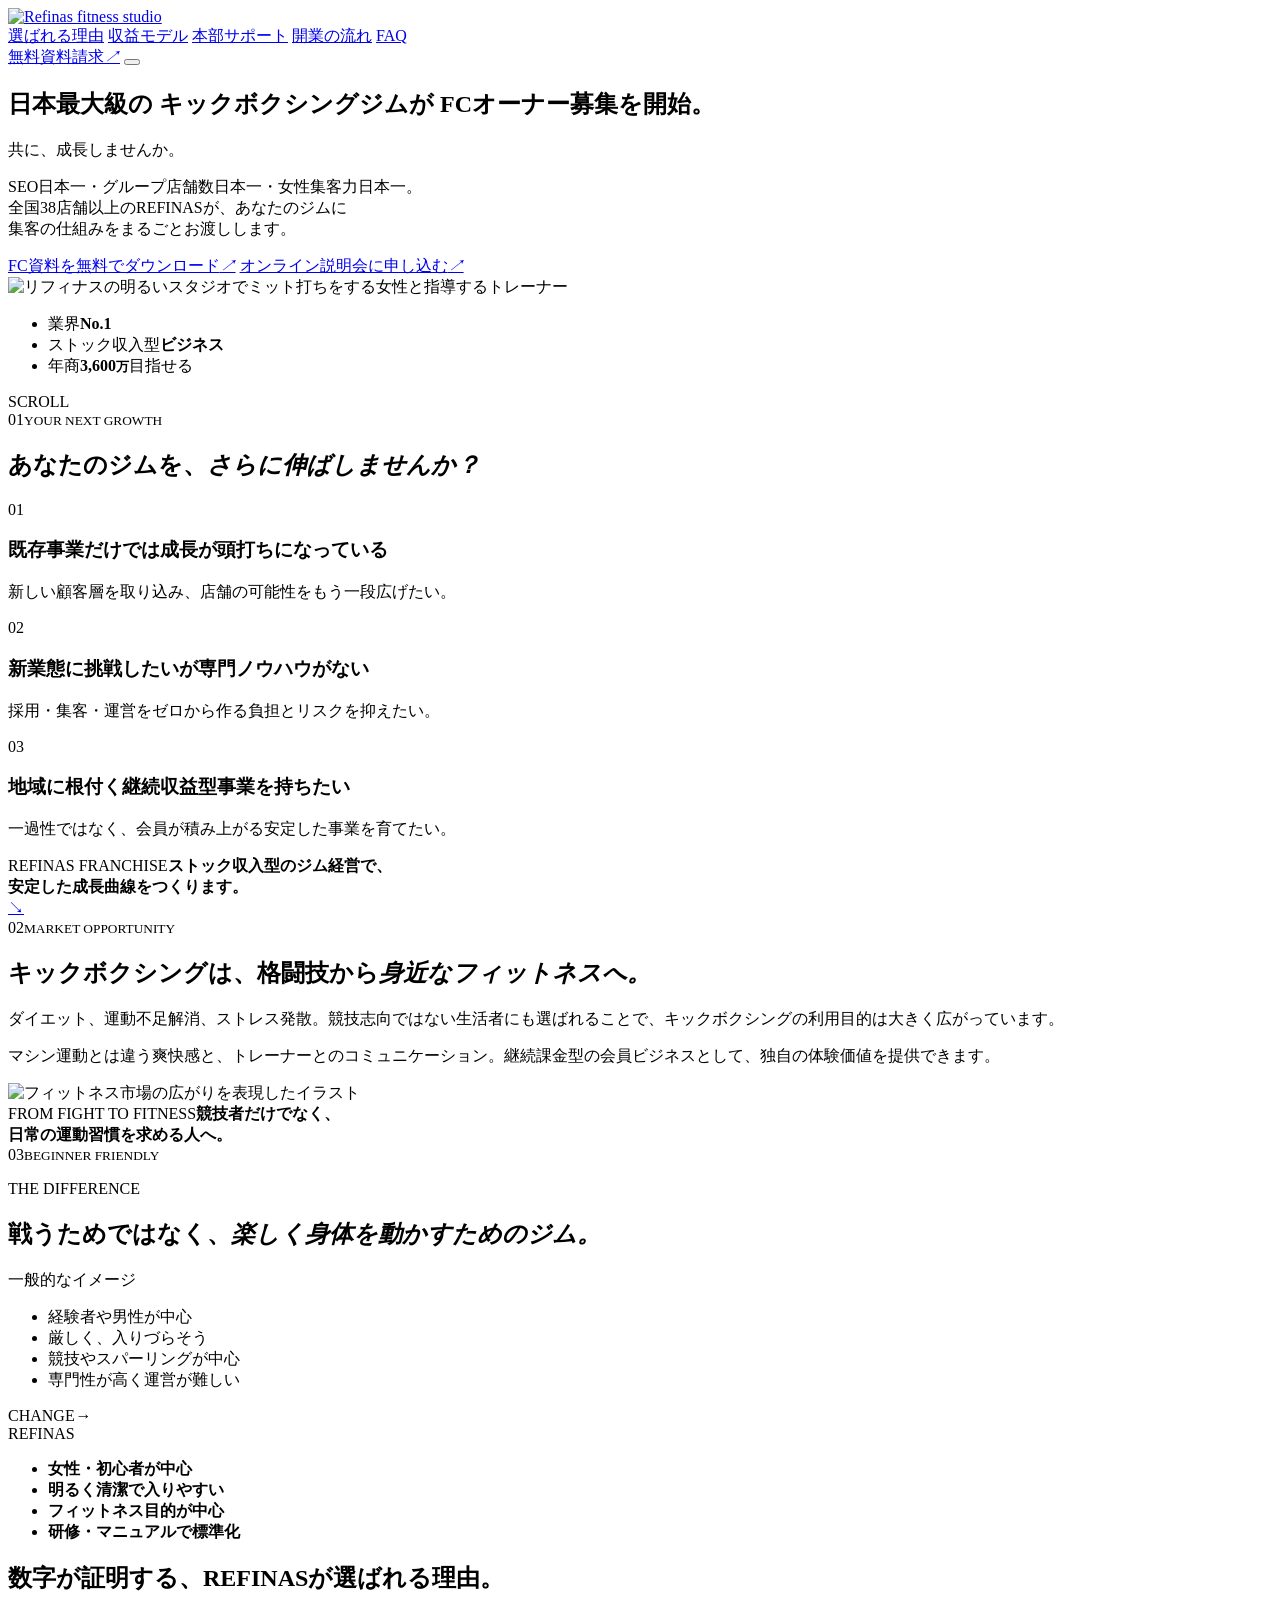
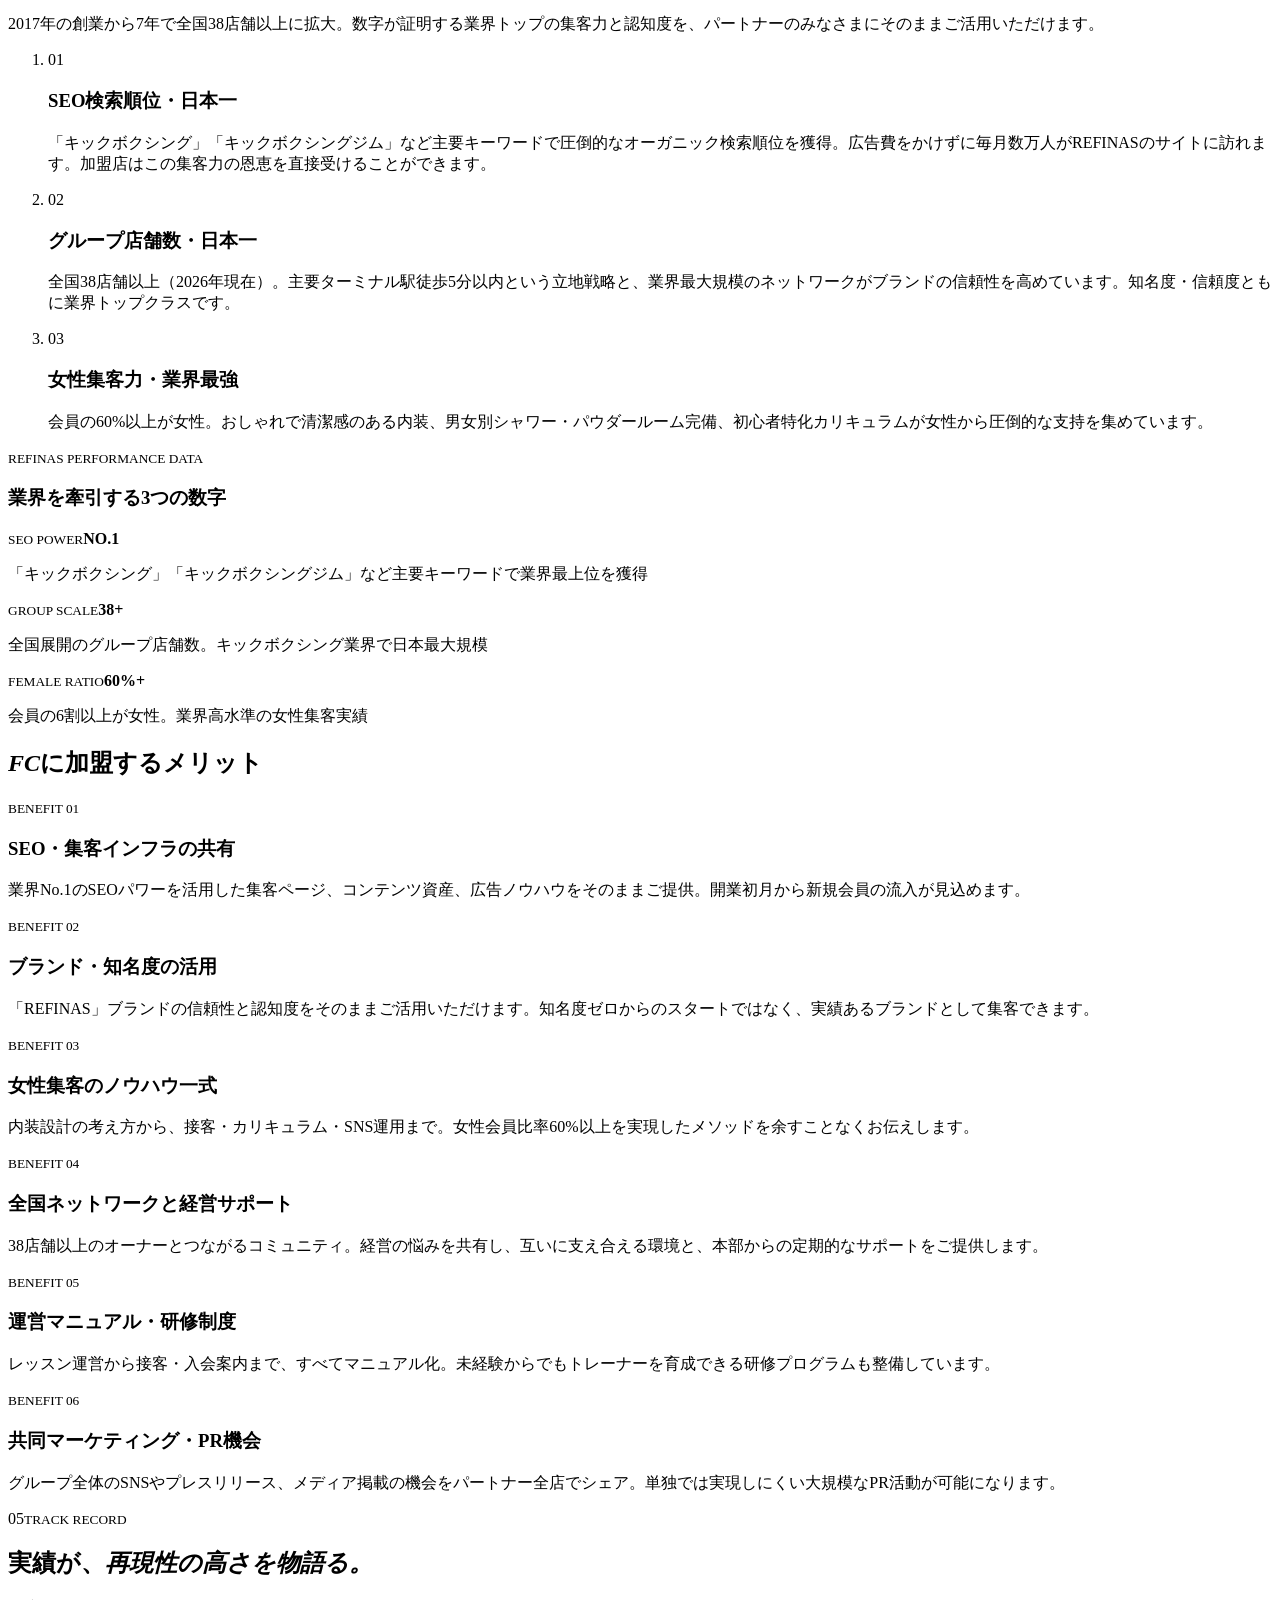
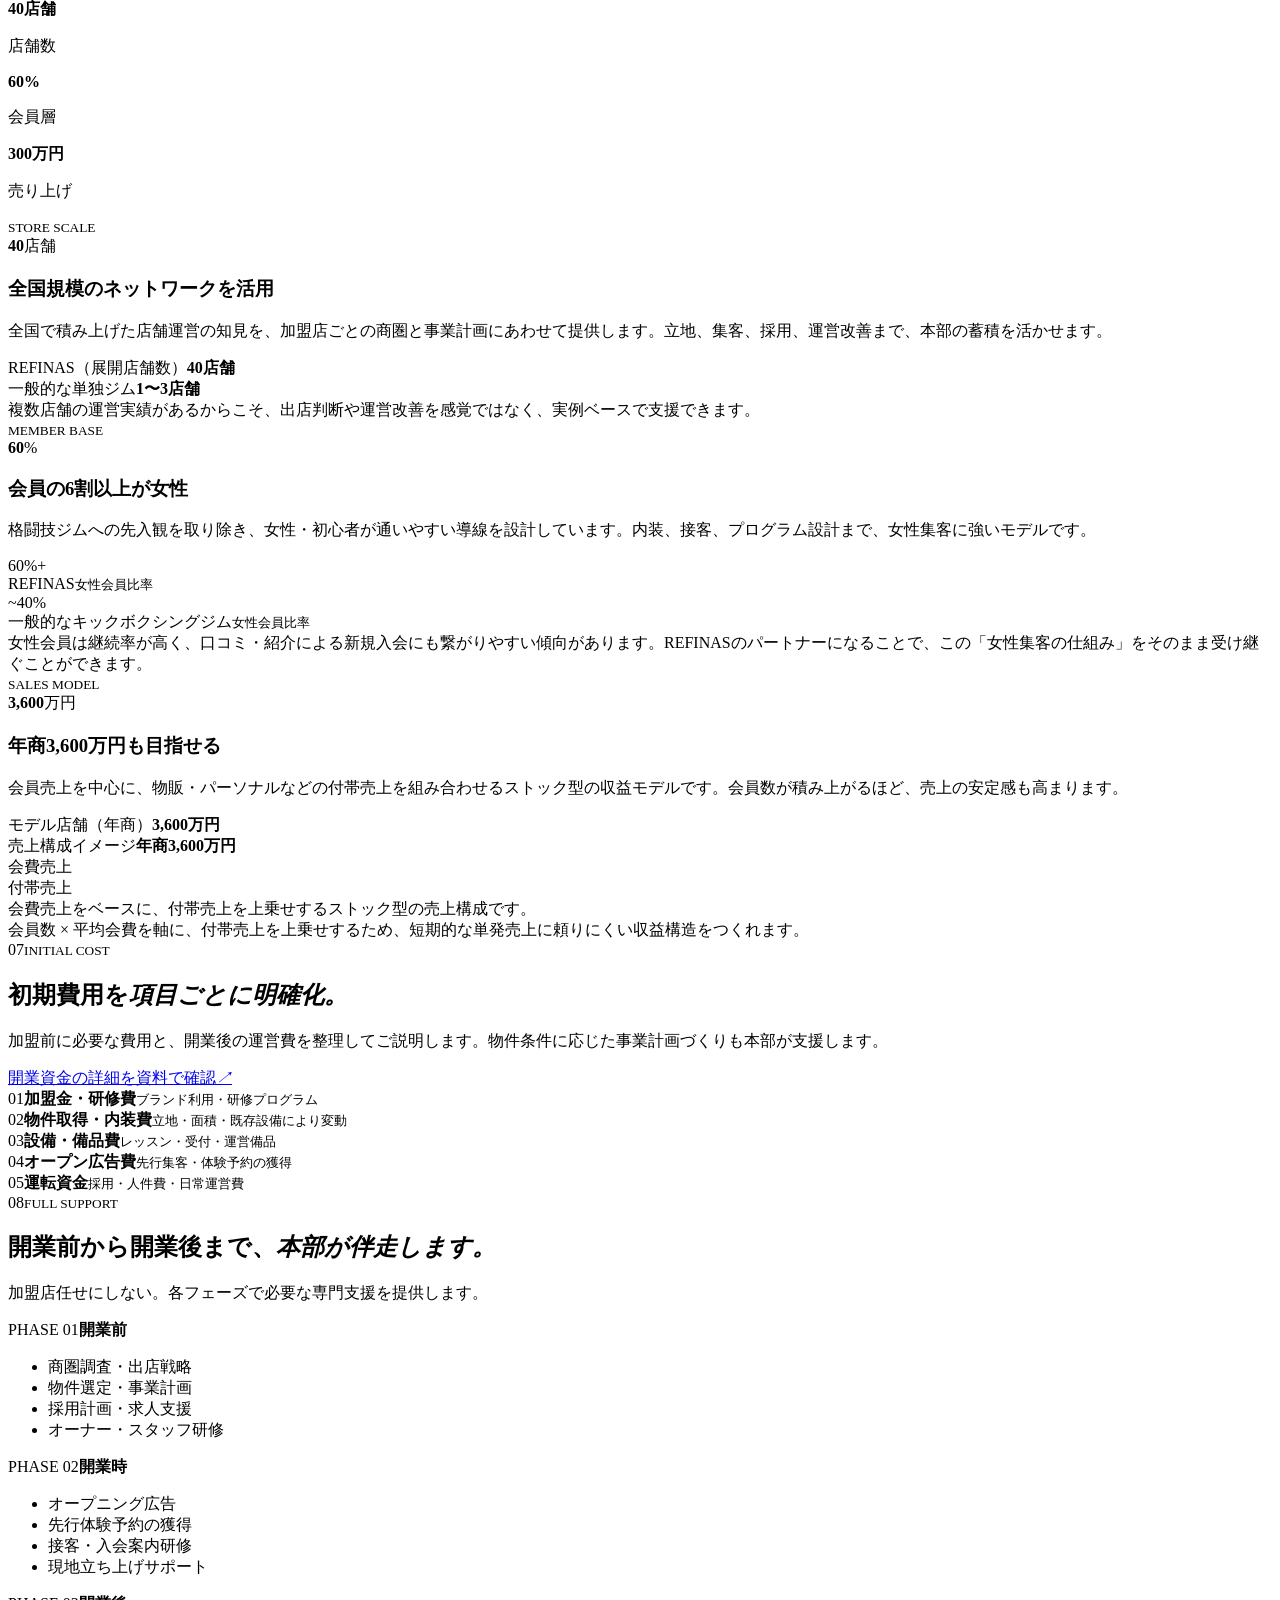
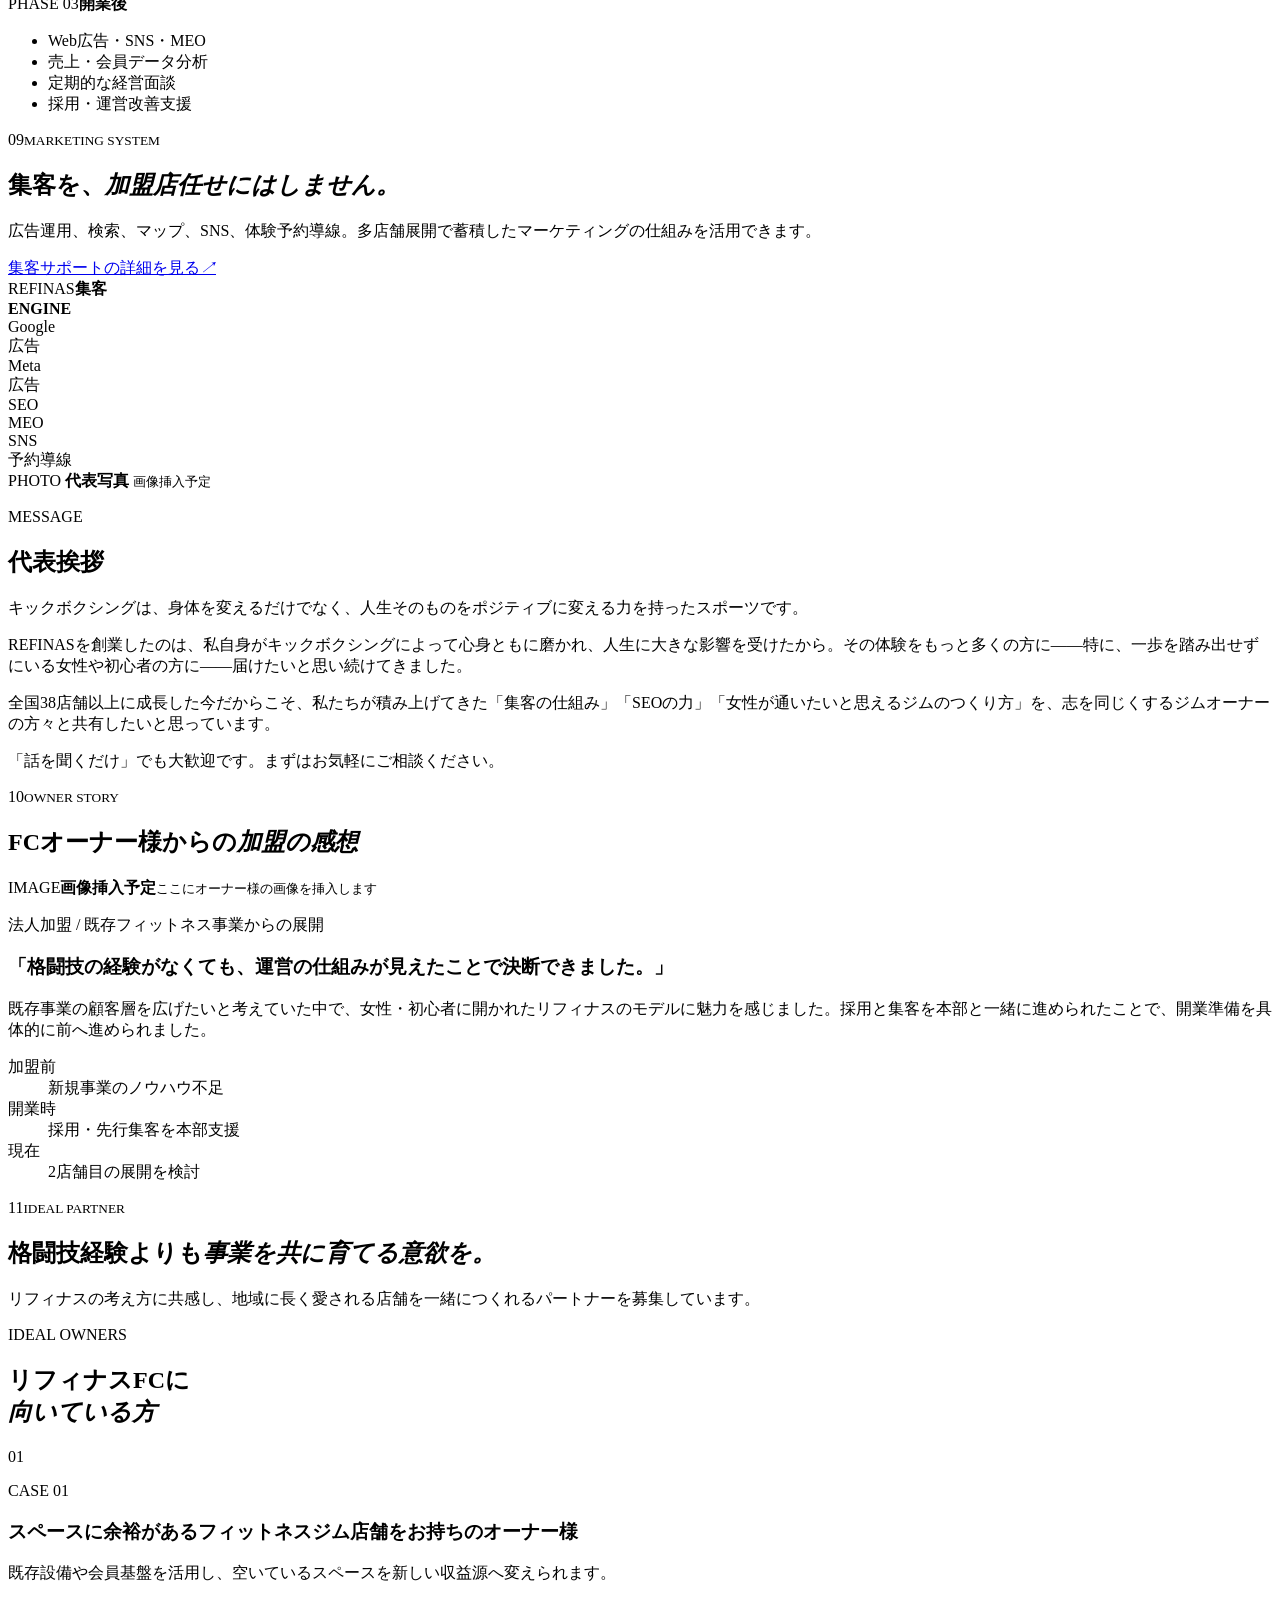
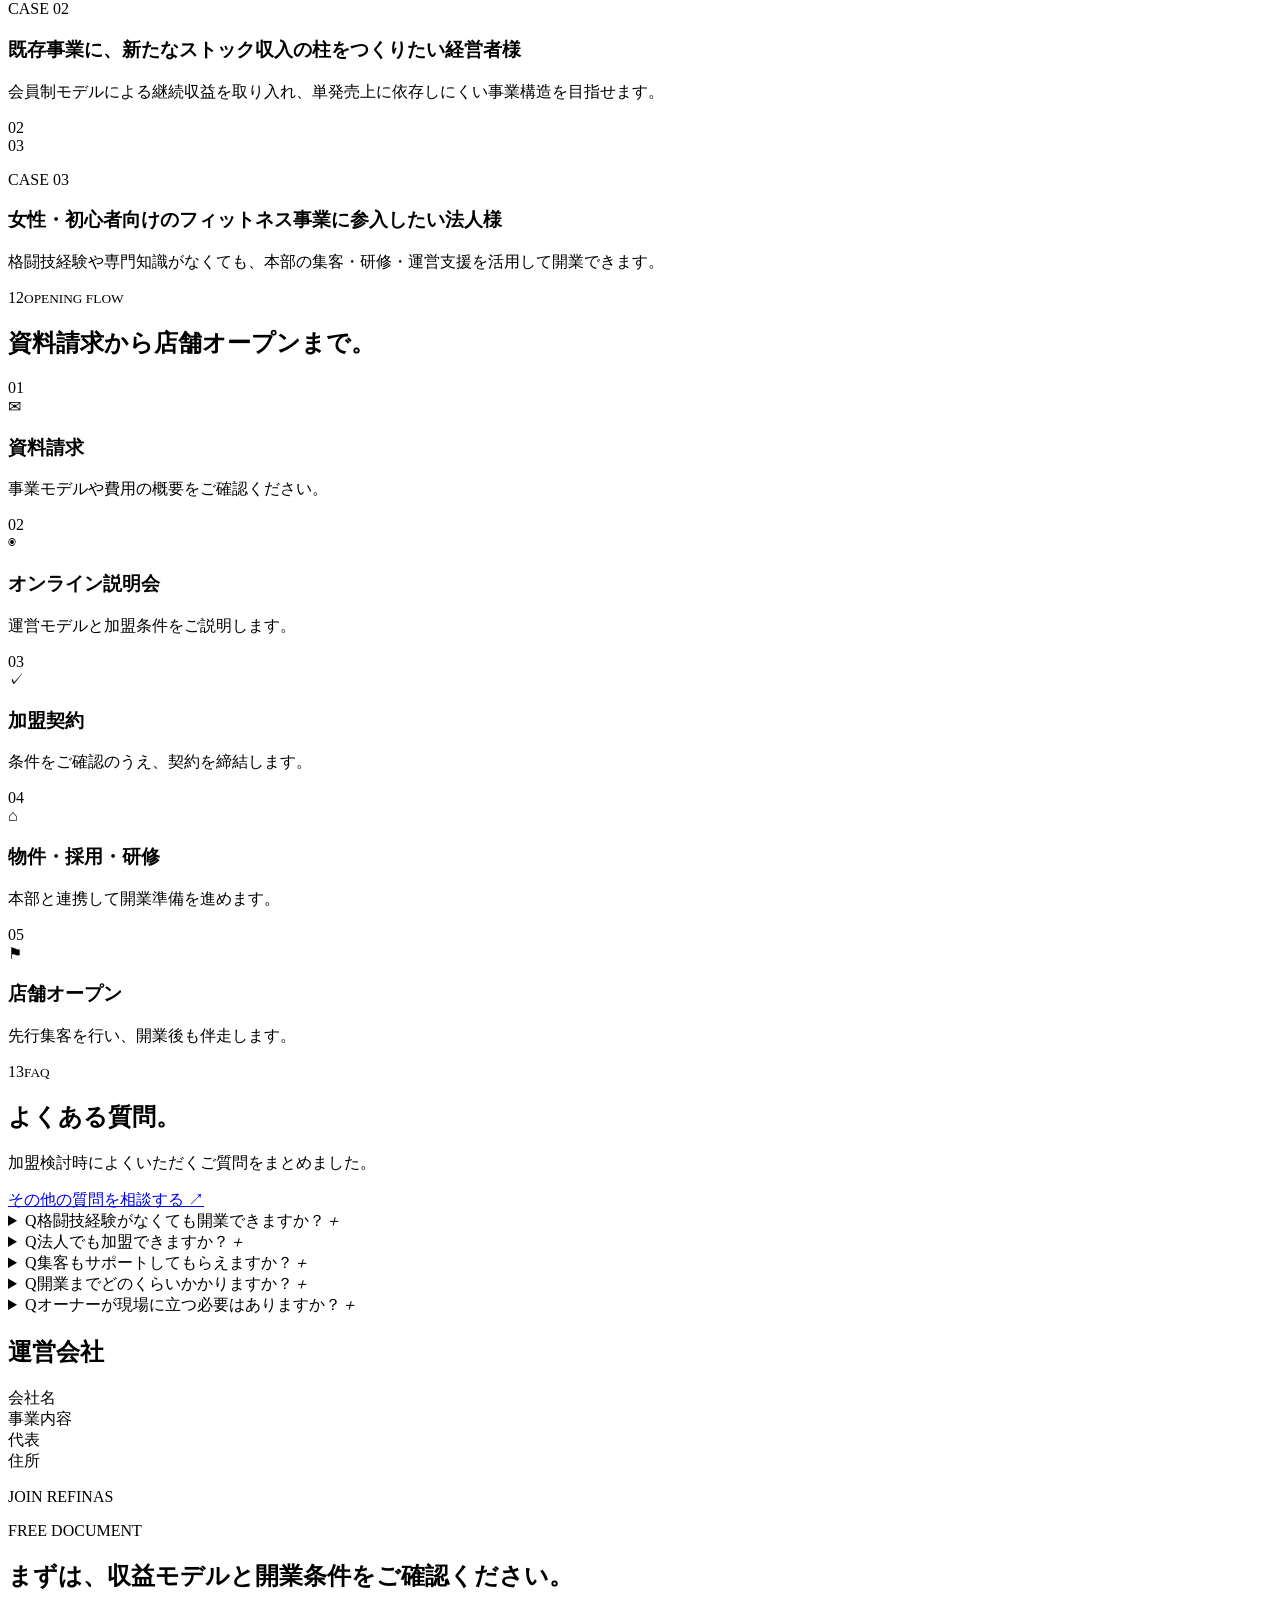
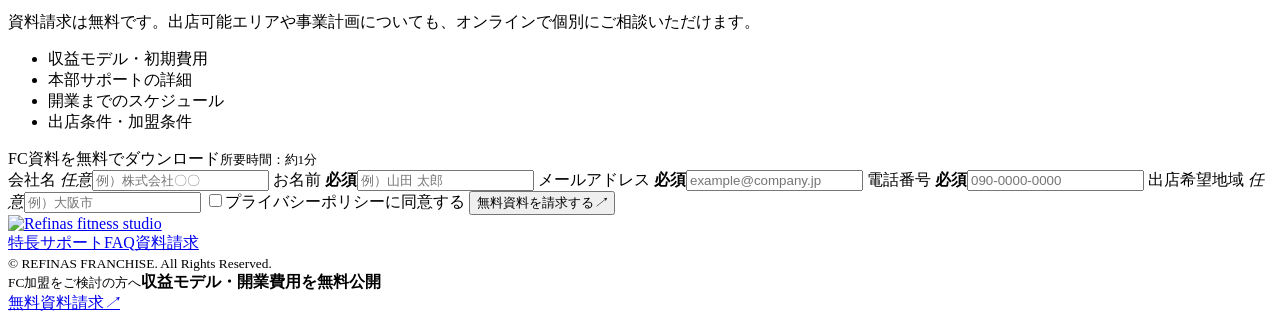
==== commit ff91774d: "Add files via upload" ====
--- a/index.html
+++ b/index.html
@@ -1,1350 +1,494 @@
 <!DOCTYPE html>
-<html lang="ja">
-<head>
-<meta charset="UTF-8">
-<meta name="viewport" content="width=device-width, initial-scale=1.0">
-<title>パートナージム募集 | REFINAS キックボクシングスタジオ</title>
-<link rel="preconnect" href="https://fonts.googleapis.com">
-<link href="https://fonts.googleapis.com/css2?family=Noto+Sans+JP:wght@300;400;500;700;900&family=Bebas+Neue&family=Oswald:wght@400;600;700&display=swap" rel="stylesheet">
-<style>
-  :root {
-    --red: #C8102E;
-    --red-dark: #9B0D22;
-    --red-light: #E8294A;
-    --red-pale: #FFF0F3;
-    --red-pale2: #FFE0E6;
-    --black: #111111;
-    --text: #1A1A1A;
-    --text2: #444444;
-    --text3: #777777;
-    --border: #E5E5E5;
-    --border2: #D0D0D0;
-    --bg: #FFFFFF;
-    --bg2: #F8F8F6;
-    --bg3: #F2F2F0;
-    --font-display: 'Bebas Neue', sans-serif;
-    --font-heading: 'Oswald', sans-serif;
-    --font-body: 'Noto Sans JP', sans-serif;
-  }
-
-  * { margin: 0; padding: 0; box-sizing: border-box; }
-  html { scroll-behavior: smooth; }
-
-  body {
-    background: var(--bg);
-    color: var(--text);
-    font-family: var(--font-body);
-    font-weight: 400;
-    line-height: 1.7;
-    overflow-x: hidden;
-  }
-
-  /* ========== NAV ========== */
-  nav {
-    position: fixed;
-    top: 0; left: 0; right: 0;
-    z-index: 100;
-    display: flex;
-    justify-content: space-between;
-    align-items: center;
-    padding: 1rem 2.5rem;
-    background: rgba(255,255,255,0.97);
-    backdrop-filter: blur(8px);
-    border-bottom: 1px solid var(--border);
-    box-shadow: 0 1px 12px rgba(0,0,0,0.06);
-  }
-
-  .nav-logo {
-    font-family: var(--font-display);
-    font-size: 1.6rem;
-    letter-spacing: 0.15em;
-    color: var(--black);
-    text-decoration: none;
-  }
-  .nav-logo span { color: var(--red); }
-
-  .nav-cta {
-    background: var(--red);
-    color: #fff;
-    padding: 0.55rem 1.4rem;
-    font-family: var(--font-body);
-    font-weight: 700;
-    font-size: 0.85rem;
-    letter-spacing: 0.05em;
-    border: none;
-    cursor: pointer;
-    text-decoration: none;
-    transition: background 0.2s;
-    border-radius: 2px;
-  }
-  .nav-cta:hover { background: var(--red-light); }
-
-  /* ========== HERO ========== */
-  .hero {
-    position: relative;
-    min-height: 100vh;
-    display: flex;
-    align-items: center;
-    padding: 8rem 2.5rem 5rem;
-    overflow: hidden;
-    background: var(--bg);
-  }
-
-  /* Red diagonal panel on right */
-  .hero-panel {
-    position: absolute;
-    top: 0; right: 0;
-    width: 32%;
-    height: 100%;
-    background: var(--red);
-    clip-path: polygon(30% 0, 100% 0, 100% 100%, 0% 100%);
-    z-index: 0;
-  }
-  .hero-panel::after {
-    content: '';
-    position: absolute;
-    inset: 0;
-    background: repeating-linear-gradient(
-      -45deg,
-      transparent,
-      transparent 12px,
-      rgba(255,255,255,0.04) 12px,
-      rgba(255,255,255,0.04) 14px
-    );
-  }
-
-  .hero-panel-num {
-    position: absolute;
-    bottom: 4rem;
-    right: 3rem;
-    font-family: var(--font-display);
-    font-size: 9rem;
-    color: rgba(255,255,255,0.08);
-    line-height: 1;
-    letter-spacing: -0.02em;
-    z-index: 1;
-  }
-
-  .hero-content {
-    position: relative;
-    z-index: 2;
-    max-width: 700px;
-  }
-
-  .hero-eyebrow {
-    display: inline-flex;
-    align-items: center;
-    gap: 0.8rem;
-    font-size: 0.72rem;
-    font-weight: 700;
-    letter-spacing: 0.3em;
-    text-transform: uppercase;
-    color: var(--red);
-    margin-bottom: 1.5rem;
-  }
-  .hero-eyebrow::before {
-    content: '';
-    display: block;
-    width: 36px;
-    height: 2px;
-    background: var(--red);
-  }
-
-  .hero-title {
-    font-family: var(--font-heading);
-    font-weight: 700;
-    font-size: clamp(2.6rem, 5.5vw, 5rem);
-    line-height: 1.05;
-    letter-spacing: -0.01em;
-    color: var(--text);
-    margin-bottom: 0.4rem;
-  }
-  .hero-title .accent { color: var(--red); }
-  .hero-title .sub {
-    display: block;
-    font-size: clamp(1.3rem, 2.8vw, 2.2rem);
-    font-weight: 400;
-    color: var(--text3);
-    letter-spacing: 0.04em;
-    margin-top: 0.4rem;
-  }
-
-  .hero-lead {
-    font-size: 1rem;
-    line-height: 2;
-    color: var(--text2);
-    margin: 2rem 0 2.5rem;
-    max-width: 520px;
-    font-weight: 300;
-  }
-
-  .hero-stats {
-    display: flex;
-    gap: 2.5rem;
-    margin-bottom: 3rem;
-    flex-wrap: wrap;
-    padding: 1.8rem 2rem;
-    background: var(--bg2);
-    border-left: 4px solid var(--red);
-    max-width: 620px;
-    gap: 1.8rem;
-  }
-  .hero-stat-num {
-    font-family: var(--font-display);
-    font-size: 2.8rem;
-    line-height: 1;
-    color: var(--text);
-  }
-  .hero-stat-num .unit {
-    font-family: var(--font-body);
-    font-size: 1.1rem;
-    font-weight: 700;
-    color: var(--red);
-    margin-left: 3px;
-  }
-  .hero-stat-label {
-    font-size: 0.68rem;
-    letter-spacing: 0.18em;
-    color: var(--text3);
-    margin-top: 3px;
-    text-transform: uppercase;
-  }
-
-  .hero-cta-group {
-    display: flex;
-    gap: 1rem;
-    align-items: center;
-    flex-wrap: wrap;
-  }
-
-  .btn-primary {
-    background: var(--red);
-    color: #fff;
-    padding: 1rem 2.2rem;
-    font-family: var(--font-body);
-    font-weight: 700;
-    font-size: 0.95rem;
-    letter-spacing: 0.06em;
-    border: none;
-    cursor: pointer;
-    text-decoration: none;
-    display: inline-block;
-    transition: all 0.2s;
-    border-radius: 2px;
-    box-shadow: 0 4px 16px rgba(200,16,46,0.25);
-  }
-  .btn-primary:hover { background: var(--red-light); transform: translateY(-2px); box-shadow: 0 8px 24px rgba(200,16,46,0.3); }
-
-  .btn-ghost {
-    color: var(--text2);
-    padding: 1rem 0;
-    font-size: 0.85rem;
-    text-decoration: none;
-    border-bottom: 1px solid var(--border2);
-    transition: color 0.2s, border-color 0.2s;
-  }
-  .btn-ghost:hover { color: var(--red); border-color: var(--red); }
-
-  /* ========== SECTION BASE ========== */
-  section { padding: 7rem 2.5rem; }
-
-  .section-label {
-    font-size: 0.68rem;
-    letter-spacing: 0.3em;
-    text-transform: uppercase;
-    color: var(--red);
-    font-weight: 700;
-    margin-bottom: 0.8rem;
-  }
-
-  .section-title {
-    font-family: var(--font-heading);
-    font-size: clamp(1.8rem, 4vw, 3rem);
-    font-weight: 700;
-    line-height: 1.15;
-    color: var(--text);
-    margin-bottom: 1.5rem;
-  }
-
-  .section-body {
-    font-size: 0.95rem;
-    color: var(--text2);
-    line-height: 1.9;
-    font-weight: 300;
-  }
-
-  .max-w { max-width: 1100px; margin: 0 auto; }
-
-  /* ========== PAIN ========== */
-  .pain { background: var(--bg2); }
-
-  .pain-intro { text-align: center; margin-bottom: 4rem; }
-
-  .pain-grid {
-    display: grid;
-    grid-template-columns: repeat(auto-fit, minmax(240px, 1fr));
-    gap: 1.5rem;
-  }
-
-  .pain-card {
-    background: var(--bg);
-    border: 1px solid var(--border);
-    padding: 2.2rem 2rem;
-    position: relative;
-    overflow: hidden;
-    transition: box-shadow 0.2s, transform 0.2s;
-    border-radius: 4px;
-  }
-  .pain-card::before {
-    content: '';
-    position: absolute;
-    top: 0; left: 0;
-    width: 4px; height: 100%;
-    background: var(--red);
-    opacity: 0.2;
-    transition: opacity 0.2s;
-  }
-  .pain-card:hover { box-shadow: 0 8px 32px rgba(0,0,0,0.08); transform: translateY(-3px); }
-  .pain-card:hover::before { opacity: 1; }
-
-  .pain-num {
-    font-family: var(--font-display);
-    font-size: 4rem;
-    color: rgba(200,16,46,0.07);
-    line-height: 1;
-    position: absolute;
-    top: 0.8rem; right: 1rem;
-  }
-
-  .pain-card h3 {
-    font-weight: 700;
-    font-size: 1rem;
-    margin-bottom: 0.8rem;
-    line-height: 1.5;
-    color: var(--text);
-  }
-
-  .pain-card p {
-    font-size: 0.85rem;
-    color: var(--text3);
-    line-height: 1.85;
-    font-weight: 300;
-  }
-
-  /* ========== STRENGTH ========== */
-  .strength { background: var(--bg); }
-
-  .strength-grid {
-    display: grid;
-    grid-template-columns: 1fr 1fr;
-    gap: 5rem;
-    align-items: start;
-  }
-  @media (max-width: 768px) { .strength-grid { grid-template-columns: 1fr; gap: 3rem; } }
-
-  .strength-items { margin-top: 3rem; }
-
-  .strength-item {
-    display: grid;
-    grid-template-columns: auto 1fr;
-    gap: 1.5rem;
-    padding: 2rem 0;
-    border-bottom: 1px solid var(--border);
-  }
-  .strength-item:first-child { padding-top: 0; }
-
-  .strength-num {
-    font-family: var(--font-display);
-    font-size: 1.2rem;
-    color: var(--red);
-    padding-top: 2px;
-    min-width: 28px;
-  }
-
-  .strength-item h3 {
-    font-family: var(--font-heading);
-    font-size: 1.2rem;
-    font-weight: 600;
-    margin-bottom: 0.5rem;
-    color: var(--text);
-  }
-
-  .strength-item p {
-    font-size: 0.88rem;
-    color: var(--text2);
-    line-height: 1.9;
-    font-weight: 300;
-  }
-
-  .strength-right { position: sticky; top: 8rem; }
-
-  .big-stat-card {
-    background: var(--bg);
-    border: 1.5px solid var(--border);
-    border-radius: 6px;
-    overflow: hidden;
-    box-shadow: 0 4px 24px rgba(0,0,0,0.06);
-  }
-  .big-stat-card-top {
-    background: var(--red);
-    padding: 1.4rem 2rem;
-  }
-  .big-stat-card-top p {
-    font-size: 0.72rem;
-    font-weight: 700;
-    letter-spacing: 0.2em;
-    text-transform: uppercase;
-    color: rgba(255,255,255,0.7);
-  }
-  .big-stat-card-top h3 {
-    font-family: var(--font-heading);
-    font-size: 1.1rem;
-    color: #fff;
-    font-weight: 600;
-    margin-top: 0.2rem;
-  }
-
-  .stat-rows { padding: 0 2rem; }
-
-  .stat-row {
-    padding: 2rem 0;
-    border-bottom: 1px solid var(--border);
-  }
-  .stat-row:last-child { border-bottom: none; }
-
-  .stat-tag {
-    font-size: 0.65rem;
-    font-weight: 700;
-    letter-spacing: 0.2em;
-    text-transform: uppercase;
-    color: var(--red);
-    margin-bottom: 0.5rem;
-  }
-
-  .stat-value {
-    font-family: var(--font-display);
-    font-size: 4rem;
-    line-height: 1;
-    color: var(--text);
-    margin-bottom: 0.3rem;
-  }
-
-  .stat-desc {
-    font-size: 0.82rem;
-    color: var(--text3);
-    font-weight: 300;
-    line-height: 1.6;
-  }
-
-  /* ========== SEO ========== */
-  .seo-section { background: var(--bg2); }
-
-  .seo-inner {
-    display: grid;
-    grid-template-columns: 1fr 1.4fr;
-    gap: 5rem;
-    align-items: center;
-  }
-  @media (max-width: 768px) { .seo-inner { grid-template-columns: 1fr; gap: 3rem; } }
-
-  .keyword-table {
-    background: var(--bg);
-    border: 1px solid var(--border);
-    border-radius: 6px;
-    overflow: hidden;
-    box-shadow: 0 2px 16px rgba(0,0,0,0.05);
-  }
-
-  .kw-header {
-    background: var(--red);
-    padding: 0.8rem 1.2rem;
-    font-size: 0.68rem;
-    font-weight: 700;
-    letter-spacing: 0.2em;
-    text-transform: uppercase;
-    color: rgba(255,255,255,0.85);
-    display: grid;
-    grid-template-columns: 1fr auto auto;
-    gap: 1rem;
-  }
-
-  .kw-row {
-    display: grid;
-    grid-template-columns: 1fr auto auto;
-    gap: 1rem;
-    padding: 0.85rem 1.2rem;
-    border-top: 1px solid var(--border);
-    align-items: center;
-    transition: background 0.15s;
-  }
-  .kw-row:hover { background: var(--red-pale); }
-
-  .kw-name { font-size: 0.88rem; font-weight: 500; color: var(--text); }
-  .kw-vol { font-size: 0.78rem; color: var(--text3); text-align: right; white-space: nowrap; }
-  .kw-rank {
-    font-family: var(--font-heading);
-    font-size: 0.9rem;
-    font-weight: 700;
-    color: #c47d00;
-    text-align: right;
-    min-width: 32px;
-  }
-  .kw-rank.top { color: var(--red); }
-
-  /* ========== WOMEN ========== */
-  .women-section { background: var(--bg); }
-
-  .women-inner {
-    display: grid;
-    grid-template-columns: 1fr 1fr;
-    gap: 5rem;
-    align-items: center;
-  }
-  @media (max-width: 768px) { .women-inner { grid-template-columns: 1fr; gap: 3rem; } }
-
-  .women-big-num {
-    font-family: var(--font-display);
-    font-size: 7.5rem;
-    line-height: 1;
-    color: var(--red);
-    margin-bottom: 0.3rem;
-  }
-  .women-big-sub {
-    font-family: var(--font-heading);
-    font-size: 1.4rem;
-    font-weight: 600;
-    color: var(--text);
-    margin-bottom: 1.5rem;
-  }
-
-  .bar-item { margin-bottom: 1.4rem; }
-  .bar-label {
-    display: flex;
-    justify-content: space-between;
-    font-size: 0.83rem;
-    margin-bottom: 0.5rem;
-  }
-  .bar-label-name { color: var(--text2); }
-  .bar-label-val { font-weight: 700; color: var(--text); }
-  .bar-track {
-    height: 10px;
-    background: var(--bg3);
-    border-radius: 99px;
-    overflow: hidden;
-  }
-  .bar-fill {
-    height: 100%;
-    border-radius: 99px;
-    transition: width 1.2s ease;
-  }
-  .bar-fill.red { background: linear-gradient(90deg, var(--red-dark), var(--red-light)); }
-  .bar-fill.gray { background: #ccc; }
-
-  .women-note {
-    margin-top: 2rem;
-    padding: 1.5rem 1.8rem;
-    background: var(--red-pale);
-    border-left: 3px solid var(--red);
-    border-radius: 0 4px 4px 0;
-  }
-  .women-note p {
-    font-size: 0.88rem;
-    color: var(--text2);
-    line-height: 1.9;
-    font-weight: 300;
-  }
-
-  /* ========== BENEFITS ========== */
-  .benefits { background: var(--bg2); }
-
-  .benefits-grid {
-    display: grid;
-    grid-template-columns: repeat(auto-fit, minmax(280px, 1fr));
-    gap: 1.2rem;
-    margin-top: 3.5rem;
-  }
-
-  .benefit-card {
-    background: var(--bg);
-    border: 1px solid var(--border);
-    padding: 2.2rem 2rem;
-    border-radius: 6px;
-    transition: box-shadow 0.2s, transform 0.2s, border-color 0.2s;
-  }
-  .benefit-card:hover {
-    box-shadow: 0 8px 28px rgba(200,16,46,0.1);
-    transform: translateY(-4px);
-    border-color: var(--red-pale2);
-  }
-
-  .benefit-num {
-    font-family: var(--font-display);
-    font-size: 0.8rem;
-    letter-spacing: 0.2em;
-    color: var(--red);
-    margin-bottom: 0.8rem;
-    display: flex;
-    align-items: center;
-    gap: 0.5rem;
-  }
-  .benefit-num::after {
-    content: '';
-    flex: 1;
-    height: 1px;
-    background: var(--border);
-  }
-
-  .benefit-card h3 {
-    font-family: var(--font-heading);
-    font-size: 1.1rem;
-    font-weight: 600;
-    margin-bottom: 0.8rem;
-    color: var(--text);
-  }
-
-  .benefit-card p {
-    font-size: 0.85rem;
-    color: var(--text2);
-    line-height: 1.85;
-    font-weight: 300;
-  }
-
-  /* ========== HOW ========== */
-  .how { background: var(--bg); }
-
-  .steps {
-    display: grid;
-    grid-template-columns: repeat(auto-fit, minmax(200px, 1fr));
-    gap: 0;
-    margin-top: 4rem;
-    border: 1px solid var(--border);
-    border-radius: 6px;
-    overflow: hidden;
-  }
-
-  .step {
-    padding: 2.5rem 1.8rem;
-    background: var(--bg);
-    border-right: 1px solid var(--border);
-    position: relative;
-  }
-  .step:last-child { border-right: none; }
-  .step:hover { background: var(--red-pale); }
-
-  .step-arrow {
-    position: absolute;
-    right: -1px; top: 50%;
-    transform: translateY(-50%);
-    width: 0; height: 0;
-    border-top: 12px solid transparent;
-    border-bottom: 12px solid transparent;
-    border-left: 12px solid var(--red);
-    z-index: 1;
-  }
-  .step:last-child .step-arrow { display: none; }
-
-  .step-num {
-    font-family: var(--font-display);
-    font-size: 2.8rem;
-    color: rgba(200,16,46,0.1);
-    line-height: 1;
-    margin-bottom: 1rem;
-  }
-
-  .step h3 {
-    font-family: var(--font-heading);
-    font-size: 1rem;
-    font-weight: 600;
-    margin-bottom: 0.6rem;
-    color: var(--text);
-  }
-
-  .step p {
-    font-size: 0.82rem;
-    color: var(--text3);
-    line-height: 1.75;
-    font-weight: 300;
-  }
-
-  /* ========== MESSAGE ========== */
-  .message { background: var(--bg2); }
-
-  .message-inner {
-    display: grid;
-    grid-template-columns: auto 1fr;
-    gap: 4rem;
-    align-items: start;
-  }
-  @media (max-width: 768px) { .message-inner { grid-template-columns: 1fr; gap: 2rem; } }
-
-  .message-photo {
-    width: 160px; height: 200px;
-    background: var(--bg3);
-    border: 1px solid var(--border);
-    border-radius: 4px;
-    display: flex;
-    align-items: center;
-    justify-content: center;
-    flex-direction: column;
-    gap: 0.5rem;
-    flex-shrink: 0;
-  }
-  .message-photo-icon { font-size: 3rem; opacity: 0.25; }
-  .message-photo p { font-size: 0.7rem; color: var(--text3); text-align: center; line-height: 1.4; }
-
-  .message-text {
-    font-size: 1rem;
-    line-height: 2.1;
-    color: var(--text2);
-    font-weight: 300;
-    margin-bottom: 2rem;
-    border-left: 3px solid var(--red);
-    padding-left: 1.5rem;
-  }
-
-  .message-sig {
-    font-family: var(--font-heading);
-    font-size: 1.05rem;
-    font-weight: 600;
-    color: var(--text);
-  }
-  .message-sig span {
-    display: block;
-    font-family: var(--font-body);
-    font-size: 0.78rem;
-    font-weight: 300;
-    color: var(--text3);
-    margin-top: 0.2rem;
-  }
-
-  /* ========== FAQ ========== */
-  .faq { background: var(--bg); }
-  .faq-list { margin-top: 3.5rem; }
-  .faq-item { border-bottom: 1px solid var(--border); }
-  .faq-q {
-    padding: 1.5rem 0;
-    font-weight: 600;
-    font-size: 0.95rem;
-    cursor: pointer;
-    display: flex;
-    justify-content: space-between;
-    align-items: center;
-    gap: 1rem;
-    user-select: none;
-    color: var(--text);
-    transition: color 0.2s;
-  }
-  .faq-q:hover { color: var(--red); }
-  .faq-q::after {
-    content: '+';
-    font-size: 1.4rem;
-    color: var(--red);
-    flex-shrink: 0;
-    font-weight: 300;
-    transition: transform 0.3s;
-  }
-  .faq-item.open .faq-q::after { transform: rotate(45deg); }
-  .faq-a {
-    font-size: 0.88rem;
-    color: var(--text2);
-    line-height: 1.9;
-    font-weight: 300;
-    max-height: 0;
-    overflow: hidden;
-    transition: max-height 0.4s ease, padding 0.3s;
-  }
-  .faq-item.open .faq-a { max-height: 400px; padding-bottom: 1.5rem; }
-
-  /* ========== CTA FINAL ========== */
-  .cta-final {
-    background: var(--red);
-    position: relative;
-    overflow: hidden;
-  }
-  .cta-final::before {
-    content: '';
-    position: absolute;
-    inset: 0;
-    background: repeating-linear-gradient(
-      -45deg,
-      transparent,
-      transparent 14px,
-      rgba(255,255,255,0.04) 14px,
-      rgba(255,255,255,0.04) 16px
-    );
-  }
-  .cta-final-inner {
-    position: relative;
-    z-index: 1;
-    text-align: center;
-    max-width: 580px;
-    margin: 0 auto 4rem;
-  }
-  .cta-final .section-label { color: rgba(255,255,255,0.6); }
-  .cta-final h2 {
-    font-family: var(--font-heading);
-    font-size: clamp(1.8rem, 4vw, 3rem);
-    font-weight: 700;
-    line-height: 1.2;
-    color: #fff;
-    margin-bottom: 1.2rem;
-  }
-  .cta-final p {
-    font-size: 0.95rem;
-    color: rgba(255,255,255,0.78);
-    font-weight: 300;
-    line-height: 1.9;
-  }
-
-  /* ========== FORM ========== */
-  .form-wrapper {
-    background: #fff;
-    border-radius: 8px;
-    padding: 3rem;
-    max-width: 620px;
-    margin: 0 auto;
-    box-shadow: 0 20px 60px rgba(0,0,0,0.2);
-    position: relative;
-    z-index: 1;
-  }
-  .form-title {
-    font-family: var(--font-heading);
-    font-size: 1.4rem;
-    font-weight: 700;
-    color: var(--text);
-    margin-bottom: 0.3rem;
-  }
-  .form-subtitle {
-    font-size: 0.82rem;
-    color: var(--text3);
-    margin-bottom: 2.2rem;
-    font-weight: 300;
-  }
-  .form-group { margin-bottom: 1.2rem; }
-  .form-label {
-    display: block;
-    font-size: 0.8rem;
-    font-weight: 700;
-    color: var(--text2);
-    margin-bottom: 0.4rem;
-    letter-spacing: 0.03em;
-  }
-  .form-label .req { color: var(--red); margin-left: 3px; }
-  .form-input, .form-select, .form-textarea {
-    width: 100%;
-    background: var(--bg2);
-    border: 1px solid var(--border);
-    color: var(--text);
-    padding: 0.75rem 1rem;
-    font-family: var(--font-body);
-    font-size: 0.9rem;
-    font-weight: 400;
-    outline: none;
-    border-radius: 4px;
-    transition: border-color 0.2s, background 0.2s;
-    -webkit-appearance: none;
-  }
-  .form-input:focus, .form-select:focus, .form-textarea:focus {
-    border-color: var(--red);
-    background: #fff;
-    box-shadow: 0 0 0 3px rgba(200,16,46,0.08);
-  }
-  .form-textarea { resize: vertical; min-height: 100px; }
-  .form-btn {
-    width: 100%;
-    background: var(--red);
-    color: #fff;
-    padding: 1.1rem;
-    font-family: var(--font-body);
-    font-weight: 700;
-    font-size: 1rem;
-    letter-spacing: 0.08em;
-    border: none;
-    cursor: pointer;
-    margin-top: 0.5rem;
-    border-radius: 4px;
-    transition: background 0.2s, box-shadow 0.2s;
-    box-shadow: 0 4px 16px rgba(200,16,46,0.3);
-  }
-  .form-btn:hover { background: var(--red-light); box-shadow: 0 8px 24px rgba(200,16,46,0.35); }
-  .form-note {
-    font-size: 0.75rem;
-    color: var(--text3);
-    text-align: center;
-    margin-top: 1rem;
-    font-weight: 300;
-    line-height: 1.6;
-  }
-
-  /* ========== FOOTER ========== */
-  footer {
-    background: var(--text);
-    padding: 2.5rem 2.5rem 2rem;
-  }
-  .footer-inner {
-    max-width: 1100px;
-    margin: 0 auto;
-    display: flex;
-    justify-content: space-between;
-    align-items: center;
-    flex-wrap: wrap;
-    gap: 1rem;
-  }
-  .footer-logo {
-    font-family: var(--font-display);
-    font-size: 1.4rem;
-    letter-spacing: 0.15em;
-    color: rgba(255,255,255,0.5);
-  }
-  .footer-logo span { color: rgba(200,16,46,0.7); }
-  .footer-copy { font-size: 0.75rem; color: rgba(255,255,255,0.25); font-weight: 300; }
-
-  /* ========== UTILS ========== */
-  .red-line { height: 3px; background: var(--red); max-width: 56px; margin-bottom: 2rem; border-radius: 2px; }
-
-  @keyframes fadeInUp {
-    from { opacity: 0; transform: translateY(20px); }
-    to { opacity: 1; transform: translateY(0); }
-  }
-  .hero-eyebrow { animation: fadeInUp 0.5s ease both; }
-  .hero-title { animation: fadeInUp 0.5s 0.08s ease both; }
-  .hero-lead { animation: fadeInUp 0.5s 0.16s ease both; }
-  .hero-stats { animation: fadeInUp 0.5s 0.24s ease both; }
-  .hero-cta-group { animation: fadeInUp 0.5s 0.32s ease both; }
-
-  .reveal { opacity: 0; transform: translateY(18px); transition: opacity 0.6s ease, transform 0.6s ease; }
-  .reveal.visible { opacity: 1; transform: translateY(0); }
-
-  @media (max-width: 768px) {
-    nav { padding: 1rem 1.2rem; }
-    section { padding: 5rem 1.2rem; }
-    .hero { padding: 6rem 1.2rem 4rem; }
-    .hero-panel { width: 0; }
-    .steps { grid-template-columns: 1fr; }
-    .form-wrapper { padding: 2rem 1.2rem; }
-  }
-</style>
+<!-- saved from url=(0064)https://refinas-is.github.io/-partner/refinas_fc_v2.html#contact -->
+<html lang="ja"><head><meta http-equiv="Content-Type" content="text/html; charset=UTF-8">
+
+<meta content="width=device-width, initial-scale=1, viewport-fit=cover" name="viewport">
+<meta content="日本最大級のキックボクシングジム『リフィナス』のFC加盟募集。女性・初心者中心のフィットネス型ジムを、本部の集客・採用・運営支援で立ち上げます。" name="description">
+<title>リフィナス FCオーナー募集</title>
+<link href="assets/style.css" rel="stylesheet">
 </head>
-<body>
-
-<!-- NAV -->
-<nav>
-  <a href="#" class="nav-logo" style="display:flex;align-items:center;gap:0.6rem;"><img src="[data-uri]" alt="Refinas" style="height:52px;display:block;"></a>
-  <a href="#form" class="nav-cta">無料相談に申し込む</a>
+<body cz-shortcut-listen="true">
+<div aria-hidden="true" class="page-noise"></div>
+<header class="site-header" id="top">
+<div class="header-inner">
+<a aria-label="リフィナスFC TOP" class="brand" href="https://refinas-is.github.io/-partner/refinas_fc_v2.html#top">
+<img alt="Refinas fitness studio" class="brand-logo" src="assets/logo.png">
+</a>
+<nav aria-label="メインナビゲーション" class="desktop-nav">
+<a href="https://refinas-is.github.io/-partner/refinas_fc_v2.html#strength">選ばれる理由</a>
+<a href="https://refinas-is.github.io/-partner/refinas_fc_v2.html#results">収益モデル</a>
+<a href="https://refinas-is.github.io/-partner/refinas_fc_v2.html#support">本部サポート</a>
+<a href="https://refinas-is.github.io/-partner/refinas_fc_v2.html#flow">開業の流れ</a>
+<a href="https://refinas-is.github.io/-partner/refinas_fc_v2.html#faq">FAQ</a>
 </nav>
-
-<!-- HERO -->
-<section class="hero" id="top">
-  <div class="hero-panel">
-    <div class="hero-panel-num">No.1</div>
-    <div style="position:absolute; top:50%; left:50%; transform:translate(-30%,-55%); z-index:2;">
-      <img src="[data-uri]" alt="Refinas" style="width:300px; opacity:0.28; display:block;">
-    </div>
-  </div>
-  <div class="hero-content">
-    <div class="hero-eyebrow">Partner Gym Recruitment</div>
-    <h1 class="hero-title">
-      キックボクシング業界<span class="accent">日本一</span>の<br>
-      ブランドを、あなたのジムへ。<br>
-      <span class="sub">共に、成長しませんか。</span>
-    </h1>
-    <p class="hero-lead">
-      SEO日本一・グループ店舗数日本一・女性集客力日本一。<br>
-      全国38店舗以上のREFINASが、あなたのジムに<br>集客の仕組みをまるごとお渡しします。
-    </p>
-    <div class="hero-stats">
-      <div class="hero-stat">
-        <div class="hero-stat-num">38<span class="unit">店舗以上</span></div>
-        <div class="hero-stat-label">全国グループ店舗数・日本一</div>
-      </div>
-      <div class="hero-stat">
-        <div class="hero-stat-num">SEO<span class="unit">日本一</span></div>
-        <div class="hero-stat-label">主要キーワードで業界最上位</div>
-      </div>
-      <div class="hero-stat">
-        <div class="hero-stat-num">6<span class="unit">割以上が女性</span></div>
-        <div class="hero-stat-label">女性集客力・業界トップクラス</div>
-      </div>
-    </div>
-    <div class="hero-cta-group">
-      <a href="#form" class="btn-primary">無料パートナー相談に申し込む</a>
-      <a href="#about" class="btn-ghost">REFINASについて詳しく見る</a>
-    </div>
-  </div>
-</section>
-
-<!-- PAIN -->
-<section class="pain" id="about">
-  <div class="max-w">
-    <div class="pain-intro reveal">
-      <div class="section-label">Your Concern</div>
-      <h2 class="section-title">こんなお悩み、<br>抱えていませんか？</h2>
-    </div>
-    <div class="pain-grid">
-      <div class="pain-card reveal">
-        <div class="pain-num">01</div>
-        <h3>新規会員が思うように<br>増えない</h3>
-        <p>広告を出しても反応がない。体験には来てくれるが、入会まで繋がらないケースが多い。</p>
-      </div>
-      <div class="pain-card reveal">
-        <div class="pain-num">02</div>
-        <h3>女性や初心者の<br>集客が難しい</h3>
-        <p>格闘技ジムのイメージが強く、女性や初心者が一歩を踏み出しづらい環境になっている。</p>
-      </div>
-      <div class="pain-card reveal">
-        <div class="pain-num">03</div>
-        <h3>Googleで上位に<br>表示されない</h3>
-        <p>競合が増えるなか、検索での露出が少なく、新規顧客との接点をつかめていない。</p>
-      </div>
-      <div class="pain-card reveal">
-        <div class="pain-num">04</div>
-        <h3>ブランド力・<br>知名度が不足している</h3>
-        <p>地元では認知されているが、エリア外からの流入がなく、会員数の成長に限界を感じている。</p>
-      </div>
-    </div>
-  </div>
-</section>
-
-<!-- STRENGTH -->
-<section class="strength" id="strength">
-  <div class="max-w">
-    <div class="strength-grid">
-      <div class="strength-left">
-        <div class="section-label reveal">Why REFINAS</div>
-        <h2 class="section-title reveal">REFINASが選ばれる<br>3つの圧倒的な強み</h2>
-        <div class="red-line reveal"></div>
-        <p class="section-body reveal">2017年の創業から7年で全国38店舗以上に拡大。数字が証明する業界トップの集客力と認知度を、パートナーのみなさまにそのままご活用いただけます。</p>
-        <div class="strength-items">
-          <div class="strength-item reveal">
-            <div class="strength-num">01</div>
-            <div>
-              <h3>SEO検索順位・日本一</h3>
-              <p>「キックボクシング」「キックボクシングジム」など主要キーワードで圧倒的なオーガニック検索順位を獲得。広告費をかけずに毎月数万人がREFINASのサイトに訪れます。加盟店はこの集客力の恩恵を直接受けることができます。</p>
-            </div>
-          </div>
-          <div class="strength-item reveal">
-            <div class="strength-num">02</div>
-            <div>
-              <h3>グループ店舗数・日本一</h3>
-              <p>全国38店舗以上（2026年現在）。主要ターミナル駅徒歩5分以内という立地戦略と、業界最大規模のネットワークがブランドの信頼性を高めています。知名度・信頼感ともに業界トップクラスです。</p>
-            </div>
-          </div>
-          <div class="strength-item reveal">
-            <div class="strength-num">03</div>
-            <div>
-              <h3>女性集客力・業界最強</h3>
-              <p>会員の60%以上が女性。おしゃれで清潔感のある内装、男女別シャワー・パウダールーム完備、初心者特化カリキュラムが女性から圧倒的な支持を集めています。</p>
-            </div>
-          </div>
-        </div>
-      </div>
-      <div class="strength-right">
-        <div class="big-stat-card reveal">
-          <div class="big-stat-card-top">
-            <p>Refinas Performance Data</p>
-            <h3>業界を牽引する3つの数字</h3>
-          </div>
-          <div class="stat-rows">
-            <div class="stat-row">
-              <div class="stat-tag">SEO Power</div>
-              <div class="stat-value">No.1</div>
-              <div class="stat-desc">「キックボクシング」「キックボクシングジム」など主要キーワードで業界最上位を獲得</div>
-            </div>
-            <div class="stat-row">
-              <div class="stat-tag">Group Scale</div>
-              <div class="stat-value">38+</div>
-              <div class="stat-desc">全国展開のグループ店舗数。キックボクシング業界で日本最大規模</div>
-            </div>
-            <div class="stat-row">
-              <div class="stat-tag">Female Ratio</div>
-              <div class="stat-value">60%+</div>
-              <div class="stat-desc">会員の6割以上が女性。業界最高水準の女性集客実績</div>
-            </div>
-          </div>
-        </div>
-      </div>
-    </div>
-  </div>
-</section>
-
-<!-- SEO -->
-<section class="seo-section">
-  <div class="max-w">
-    <div class="seo-inner">
-      <div>
-        <div class="section-label reveal">SEO #1</div>
-        <h2 class="section-title reveal">検索で見つけてもらえる<br>仕組みを、<br>そのままご提供</h2>
-        <div class="red-line reveal"></div>
-        <p class="section-body reveal">REFINASは、キックボクシング業界におけるSEOの第一人者です。毎月数万人がオーガニック検索でREFINASを訪れます。パートナー加盟で、この強力なSEO資産と集客インフラをそのままご活用いただけます。「広告を出しても集客できない」——その悩みを根本から解決します。</p>
-        <div class="reveal" style="margin-top:2.5rem; padding:2rem; background:var(--red); border-radius:4px; display:flex; align-items:center; gap:1.5rem;">
-          <div>
-            <div style="font-family:var(--font-display); font-size:3.5rem; line-height:1; color:#fff;">8<span style="font-family:var(--font-body); font-size:1.1rem; font-weight:700; color:rgba(255,255,255,0.85); margin-left:4px;">年以上</span></div>
-            <div style="font-size:0.72rem; font-weight:700; letter-spacing:0.18em; color:rgba(255,255,255,0.65); margin-top:4px; text-transform:uppercase;">Running Since 2017</div>
-          </div>
-          <div style="width:1px; height:60px; background:rgba(255,255,255,0.2);"></div>
-          <div style="font-size:0.9rem; color:rgba(255,255,255,0.88); line-height:1.8; font-weight:300;">2017年の創業から<strong style="font-weight:700; color:#fff;">8年以上</strong>の運営実績。<br>積み上げたノウハウと信頼をパートナーへ。</div>
-        </div>
-      </div>
-      <div>
-        <div class="keyword-table reveal">
-          <div class="kw-header">
-            <span>キーワード</span>
-            <span>月間検索数</span>
-            <span>順位</span>
-          </div>
-          <div class="kw-row">
-            <span class="kw-name">キックボクシング</span>
-            <span class="kw-vol">135,000/月</span>
-            <span class="kw-rank top">上位</span>
-          </div>
-          <div class="kw-row">
-            <span class="kw-name">キックボクシングジム</span>
-            <span class="kw-vol">60,500/月</span>
-            <span class="kw-rank top">上位</span>
-          </div>
-          <div class="kw-row">
-            <span class="kw-name">キックボクシング 大阪</span>
-            <span class="kw-vol">22,200/月</span>
-            <span class="kw-rank top">上位</span>
-          </div>
-          <div class="kw-row">
-            <span class="kw-name">キックボクシングジム 女性</span>
-            <span class="kw-vol">18,100/月</span>
-            <span class="kw-rank">上位</span>
-          </div>
-          <div class="kw-row">
-            <span class="kw-name">キックボクシング 東京</span>
-            <span class="kw-vol">14,800/月</span>
-            <span class="kw-rank">上位</span>
-          </div>
-          <div class="kw-row">
-            <span class="kw-name">キックボクシング 初心者</span>
-            <span class="kw-vol">12,100/月</span>
-            <span class="kw-rank">上位</span>
-          </div>
-        </div>
-        <p style="font-size:0.7rem; color:var(--text3); margin-top:0.5rem; font-weight:300;">※ 順位は当社調べ。時期により変動する場合があります。</p>
-      </div>
-    </div>
-  </div>
-</section>
-
-<!-- WOMEN -->
-<section class="women-section">
-  <div class="max-w">
-    <div class="women-inner">
-      <div class="reveal">
-        <div class="section-label">Female Strength</div>
-        <div class="women-big-num">60%</div>
-        <div class="women-big-sub">会員の6割以上が女性</div>
-        <p class="section-body">格闘技ジムへの女性参入障壁を、REFINASは徹底的に取り除きました。一流デザイナーによる内装、男女別シャワー・パウダールーム、初心者専用カリキュラム——すべてが「女性が通いたいと思えるジム」の設計思想から生まれています。</p>
-      </div>
-      <div class="reveal">
-        <div style="margin-bottom:2rem;">
-          <div class="bar-item">
-            <div class="bar-label">
-              <span class="bar-label-name">REFINAS（女性会員比率）</span>
-              <span class="bar-label-val">60%+</span>
-            </div>
-            <div class="bar-track"><div class="bar-fill red" style="width:63%"></div></div>
-          </div>
-          <div class="bar-item" style="margin-top:1.4rem;">
-            <div class="bar-label">
-              <span class="bar-label-name">一般的なキックボクシングジム</span>
-              <span class="bar-label-val">〜40%</span>
-            </div>
-            <div class="bar-track"><div class="bar-fill gray" style="width:40%"></div></div>
-          </div>
-        </div>
-        <div class="women-note">
-          <p>女性会員は継続率が高く、口コミ・紹介による新規入会にも繋がりやすい傾向があります。REFINASのパートナーになることで、この「女性集客の仕組み」をそのまま受け継ぐことができます。</p>
-        </div>
-      </div>
-    </div>
-  </div>
-</section>
-
-<!-- BENEFITS -->
-<section class="benefits">
-  <div class="max-w">
-    <div class="reveal" style="text-align:center; margin-bottom:1rem;">
-      <div class="section-label" style="text-align:center;">What You Get</div>
-      <h2 class="section-title">パートナー加盟で<br>手に入るもの</h2>
-    </div>
-    <div class="benefits-grid">
-      <div class="benefit-card reveal">
-        <div class="benefit-num">BENEFIT 01</div>
-        <h3>SEO・集客インフラの共有</h3>
-        <p>業界No.1のSEOパワーを活用した集客ページ、コンテンツ資産、広告ノウハウをそのままご提供。開業初月から新規会員の流入が見込めます。</p>
-      </div>
-      <div class="benefit-card reveal">
-        <div class="benefit-num">BENEFIT 02</div>
-        <h3>ブランド・知名度の活用</h3>
-        <p>「REFINAS」ブランドの信頼性と認知度をそのままご活用いただけます。知名度ゼロからのスタートではなく、実績あるブランドとして集客できます。</p>
-      </div>
-      <div class="benefit-card reveal">
-        <div class="benefit-num">BENEFIT 03</div>
-        <h3>女性集客のノウハウ一式</h3>
-        <p>内装設計の考え方から、接客・カリキュラム・SNS運用まで。女性会員比率60%以上を実現したメソッドを余すことなくお伝えします。</p>
-      </div>
-      <div class="benefit-card reveal">
-        <div class="benefit-num">BENEFIT 04</div>
-        <h3>全国ネットワークと経営サポート</h3>
-        <p>38店舗以上のオーナーとつながるコミュニティ。経営の悩みを共有し、互いに支え合える環境と、本部からの定期的なサポートをご提供します。</p>
-      </div>
-      <div class="benefit-card reveal">
-        <div class="benefit-num">BENEFIT 05</div>
-        <h3>運営マニュアル・研修制度</h3>
-        <p>レッスン運営から接客・入会案内まで、すべてマニュアル化。未経験からでもトレーナーを育成できる研修プログラムも整備しています。</p>
-      </div>
-      <div class="benefit-card reveal">
-        <div class="benefit-num">BENEFIT 06</div>
-        <h3>共同マーケティング・PR機会</h3>
-        <p>グループ全体のSNSやプレスリリース、メディア掲載の機会をパートナー全店でシェア。単独では実現しにくい大規模なPR活動が可能になります。</p>
-      </div>
-    </div>
-  </div>
-</section>
-
-<!-- HOW -->
-<section class="how">
-  <div class="max-w">
-    <div class="reveal" style="text-align:center; margin-bottom:1rem;">
-      <div class="section-label" style="text-align:center;">Flow</div>
-      <h2 class="section-title">ご相談からパートナー契約まで</h2>
-    </div>
-    <div class="steps">
-      <div class="step reveal">
-        <div class="step-arrow"></div>
-        <div class="step-num">01</div>
-        <h3>無料相談に申し込む</h3>
-        <p>フォームよりお申し込み。ZOOMまたは対面でご相談いただけます。</p>
-      </div>
-      <div class="step reveal">
-        <div class="step-arrow"></div>
-        <div class="step-num">02</div>
-        <h3>個別ヒアリング（約60分）</h3>
-        <p>現在の状況・お悩み・ご要望を丁寧にお聞きします。勧誘はありません。</p>
-      </div>
-      <div class="step reveal">
-        <div class="step-arrow"></div>
-        <div class="step-num">03</div>
-        <h3>プランのご提案</h3>
-        <p>貴ジムに最適なパートナープランと条件をご提案します。</p>
-      </div>
-      <div class="step reveal">
-        <div class="step-num">04</div>
-        <h3>契約・サポート開始</h3>
-        <p>ご納得いただいた上でご契約。開業前研修から丁寧にサポートします。</p>
-      </div>
-    </div>
-  </div>
-</section>
-
-<!-- MESSAGE -->
-<section class="message">
-  <div class="max-w">
-    <div class="section-label reveal">Message</div>
-    <div class="message-inner">
-      <div class="message-photo reveal">
-        <div class="message-photo-icon">👤</div>
-        <p>代表<br>稲井 祥平</p>
-      </div>
-      <div class="message-body reveal">
-        <p class="message-text">
-          キックボクシングは、身体を変えるだけでなく、人生そのものをポジティブに変える力を持ったスポーツです。<br><br>
-          REFINASを創業したのは、私自身がキックボクシングによって心身ともに磨かれ、人生に大きな影響を受けたから。その体験をもっと多くの方に——特に、一歩を踏み出せずにいる女性や初心者の方に——届けたいと思い続けてきました。<br><br>
-          全国38店舗以上に成長した今だからこそ、私たちが積み上げてきた「集客の仕組み」「SEOの力」「女性が通いたいと思えるジムのつくり方」を、志を同じくするジムオーナーの方々と共有したいと思っています。<br><br>
-          「話を聞くだけ」でも大歓迎です。まずはお気軽にご相談ください。
-        </p>
-        <div class="message-sig">
-          稲井 祥平
-          <span>REFINAS キックボクシングスタジオ 代表</span>
-        </div>
-      </div>
-    </div>
-  </div>
-</section>
-
-<!-- FAQ -->
-<section class="faq">
-  <div class="max-w" style="max-width:720px;">
-    <div class="section-label reveal">FAQ</div>
-    <h2 class="section-title reveal">よくあるご質問</h2>
-    <div class="faq-list">
-      <div class="faq-item reveal">
-        <div class="faq-q">REFINASのブランド名を使用することは必須ですか？</div>
-        <div class="faq-a">パートナーシップの形態によって異なります。ブランドをそのまま活用する形式から、SEO・集客インフラのみを活用する形式まで、貴ジムの状況に合わせてご相談いただけます。詳細は個別説明会でご案内します。</div>
-      </div>
-      <div class="faq-item reveal">
-        <div class="faq-q">現在のジムをそのままパートナーにできますか？</div>
-        <div class="faq-a">はい、可能です。既存のジムや会員を継続しながらパートナー加盟いただけるケースも多くございます。現在の状況をヒアリングした上で、最適なご提案をさせていただきます。</div>
-      </div>
-      <div class="faq-item reveal">
-        <div class="faq-q">費用はどのくらいかかりますか？</div>
-        <div class="faq-a">パートナーの形態・規模によって異なります。詳細は個別説明会にてご案内いたします。初期費用・月次費用・ロイヤリティの構造について、透明性を持ってご説明します。まずは無料相談からお気軽にどうぞ。</div>
-      </div>
-      <div class="faq-item reveal">
-        <div class="faq-q">地方のジムでもSEOの恩恵を受けられますか？</div>
-        <div class="faq-a">はい。「キックボクシング ○○（エリア名）」などの地域キーワードでも高い評価を受けているほか、全国向けオーガニックトラフィックからの流入も見込めます。地方でも十分にSEO効果を実感いただいています。</div>
-      </div>
-      <div class="faq-item reveal">
-        <div class="faq-q">キックボクシング以外の種目を持つジムでも加盟できますか？</div>
-        <div class="faq-a">ご相談いただけます。キックボクシングをメインに展開いただくことが前提となりますが、他種目の継続については個別にご相談が可能です。</div>
-      </div>
-      <div class="faq-item reveal">
-        <div class="faq-q">説明会は無料ですか？勧誘はありますか？</div>
-        <div class="faq-a">完全無料です。ZOOMまたは対面でご対応します。無理な勧誘や強引なクロージングは一切行いません。「話を聞くだけ」のご参加も大歓迎です。</div>
-      </div>
-    </div>
-  </div>
-</section>
-
-<!-- CTA FINAL -->
-<section class="cta-final" id="cta">
-  <div class="max-w">
-    <div class="cta-final-inner">
-      <div class="section-label reveal">Join Us</div>
-      <h2 class="reveal">「話を聞くだけ」でも<br>大歓迎です。</h2>
-      <p class="reveal">完全無料・全国ZOOM対応<br>無理な勧誘は一切ありません。</p>
-    </div>
-        <div class="form-wrapper reveal" id="form" style="padding:0; background:transparent; border:none; box-shadow:none; max-width:700px;">
-        <iframe src="https://docs.google.com/forms/d/e/1FAIpQLSfcfxu8O9HRa2lWnaLmwFpd8iM0r4DyuZV8XUP0NNOAZ47sGA/viewform?embedded=true"
-          width="100%"
-          height="1100"
-          frameborder="0"
-          marginheight="0"
-          marginwidth="0"
-          style="border-radius:8px; background:#fff;"
-        >読み込んでいます…</iframe>
-      </div>
-  </div>
-  </section>
-
-<!-- FOOTER -->
-<footer>
-  <div class="footer-inner">
-    <img src="[data-uri]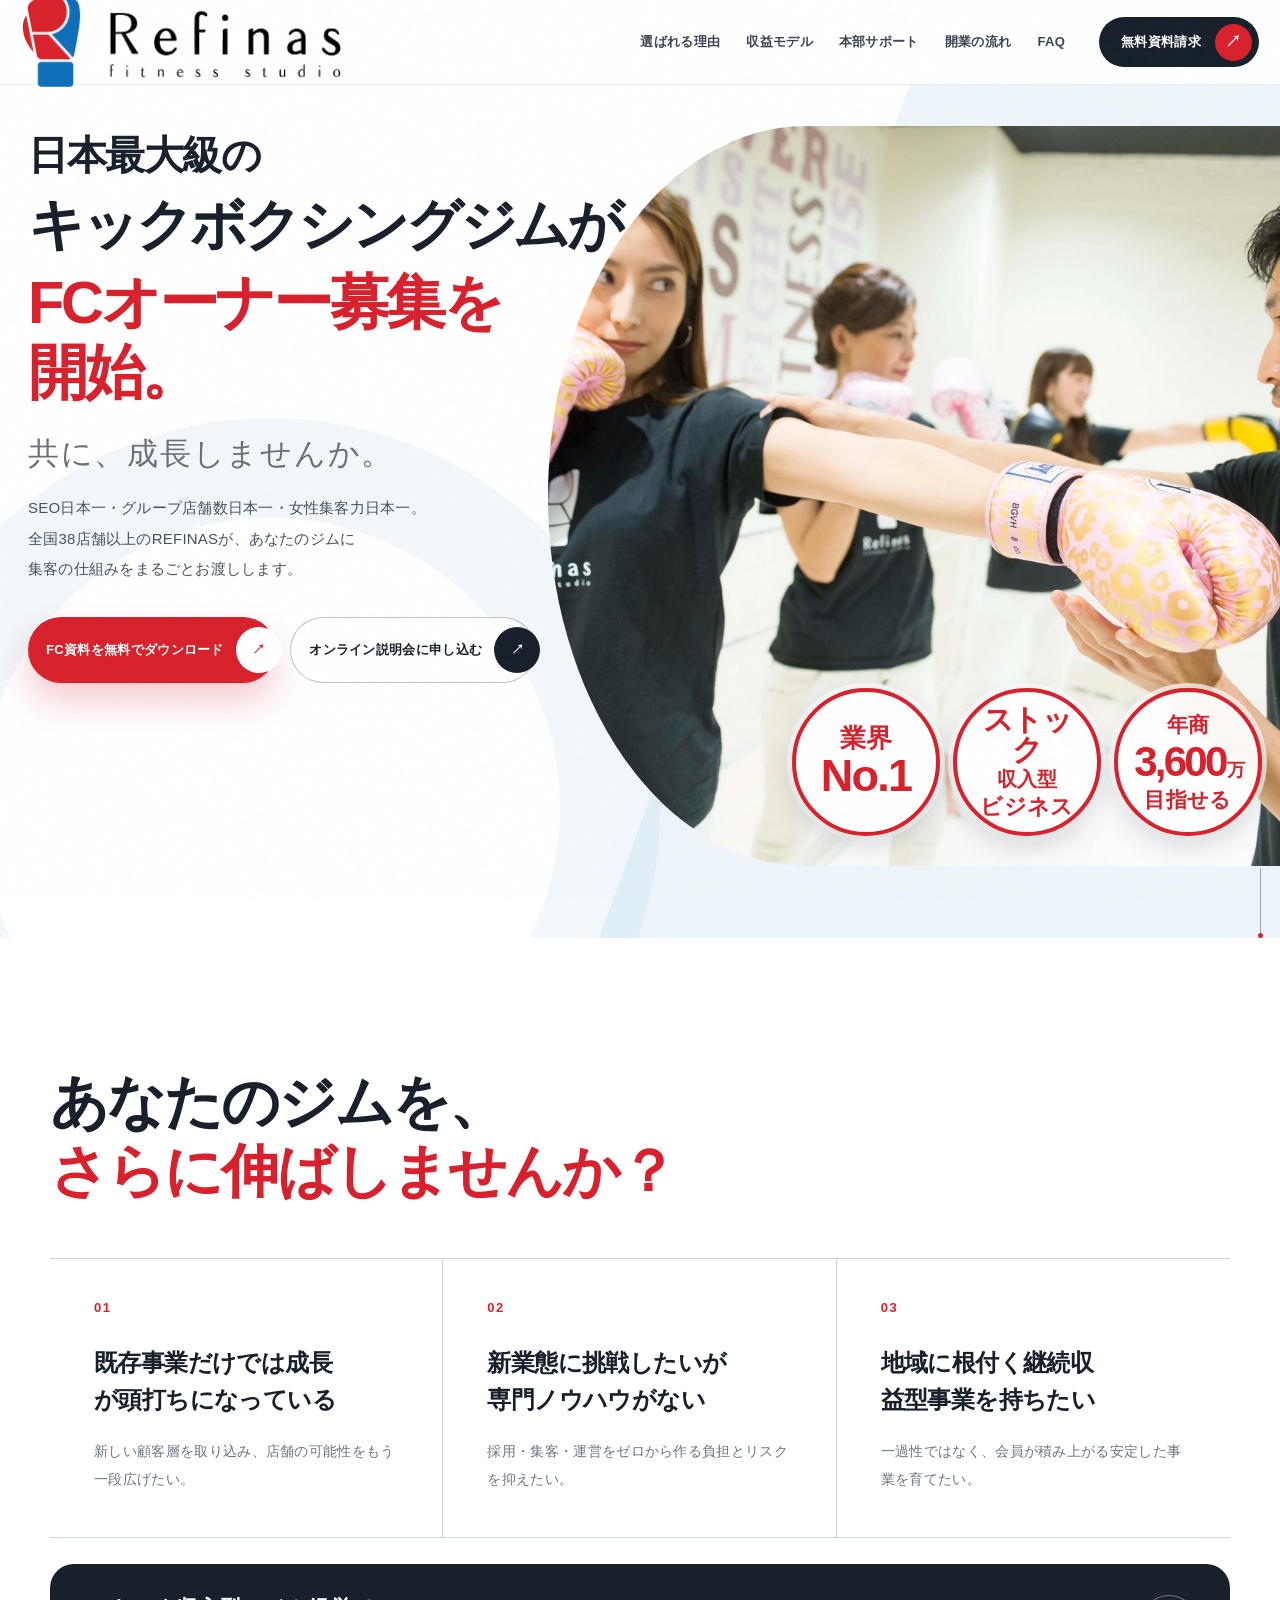
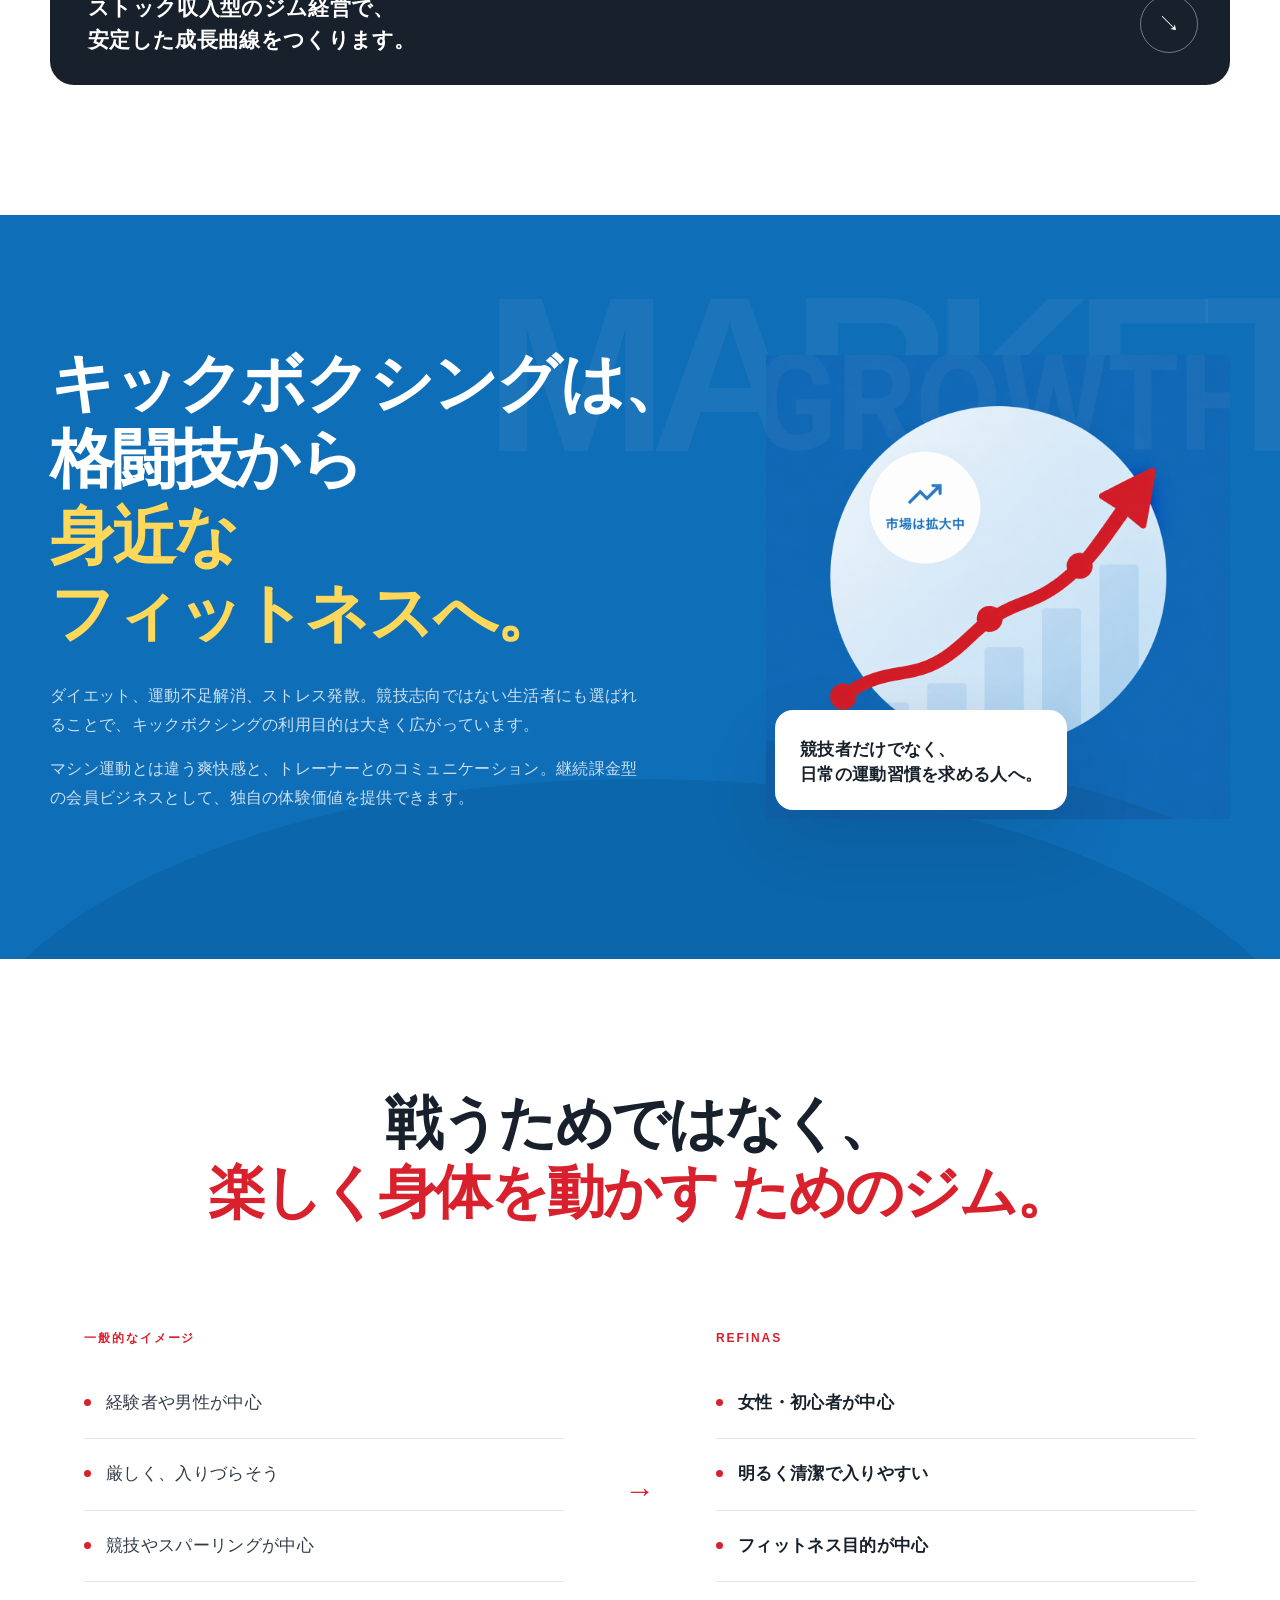
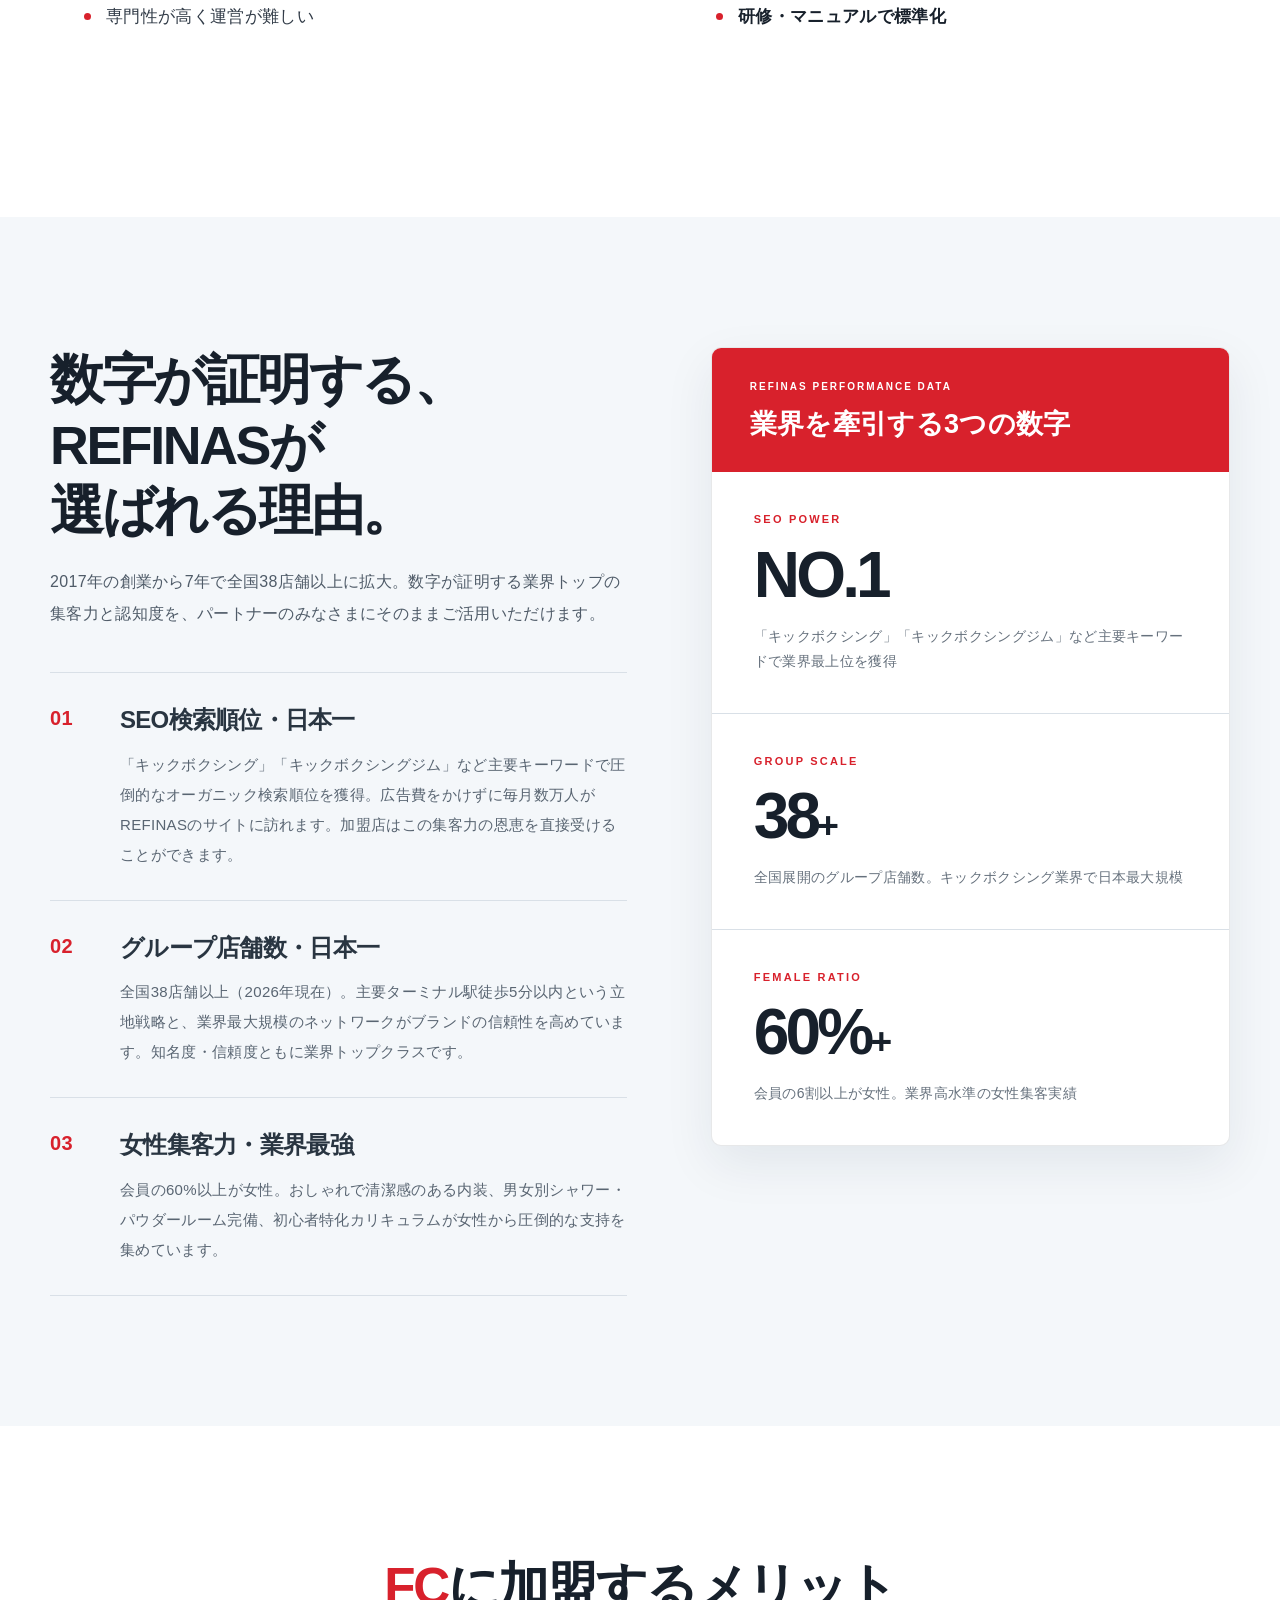
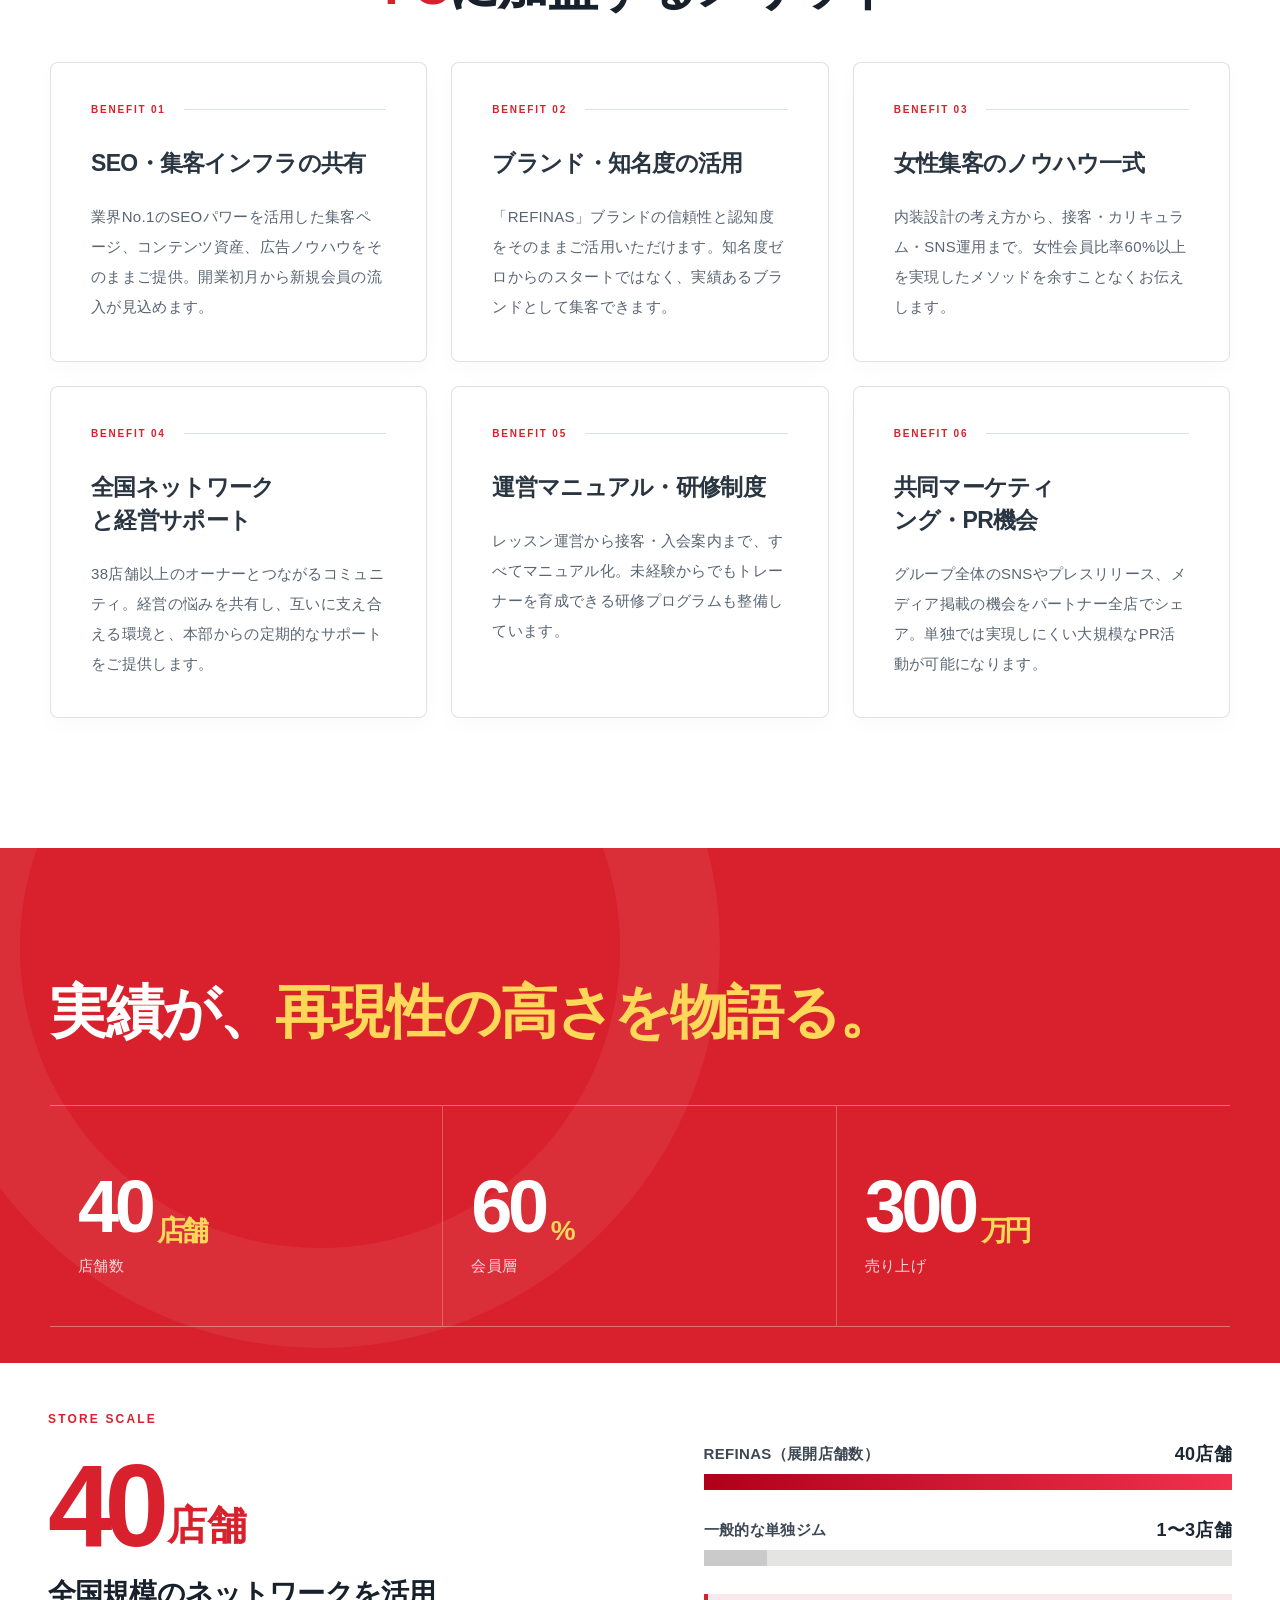
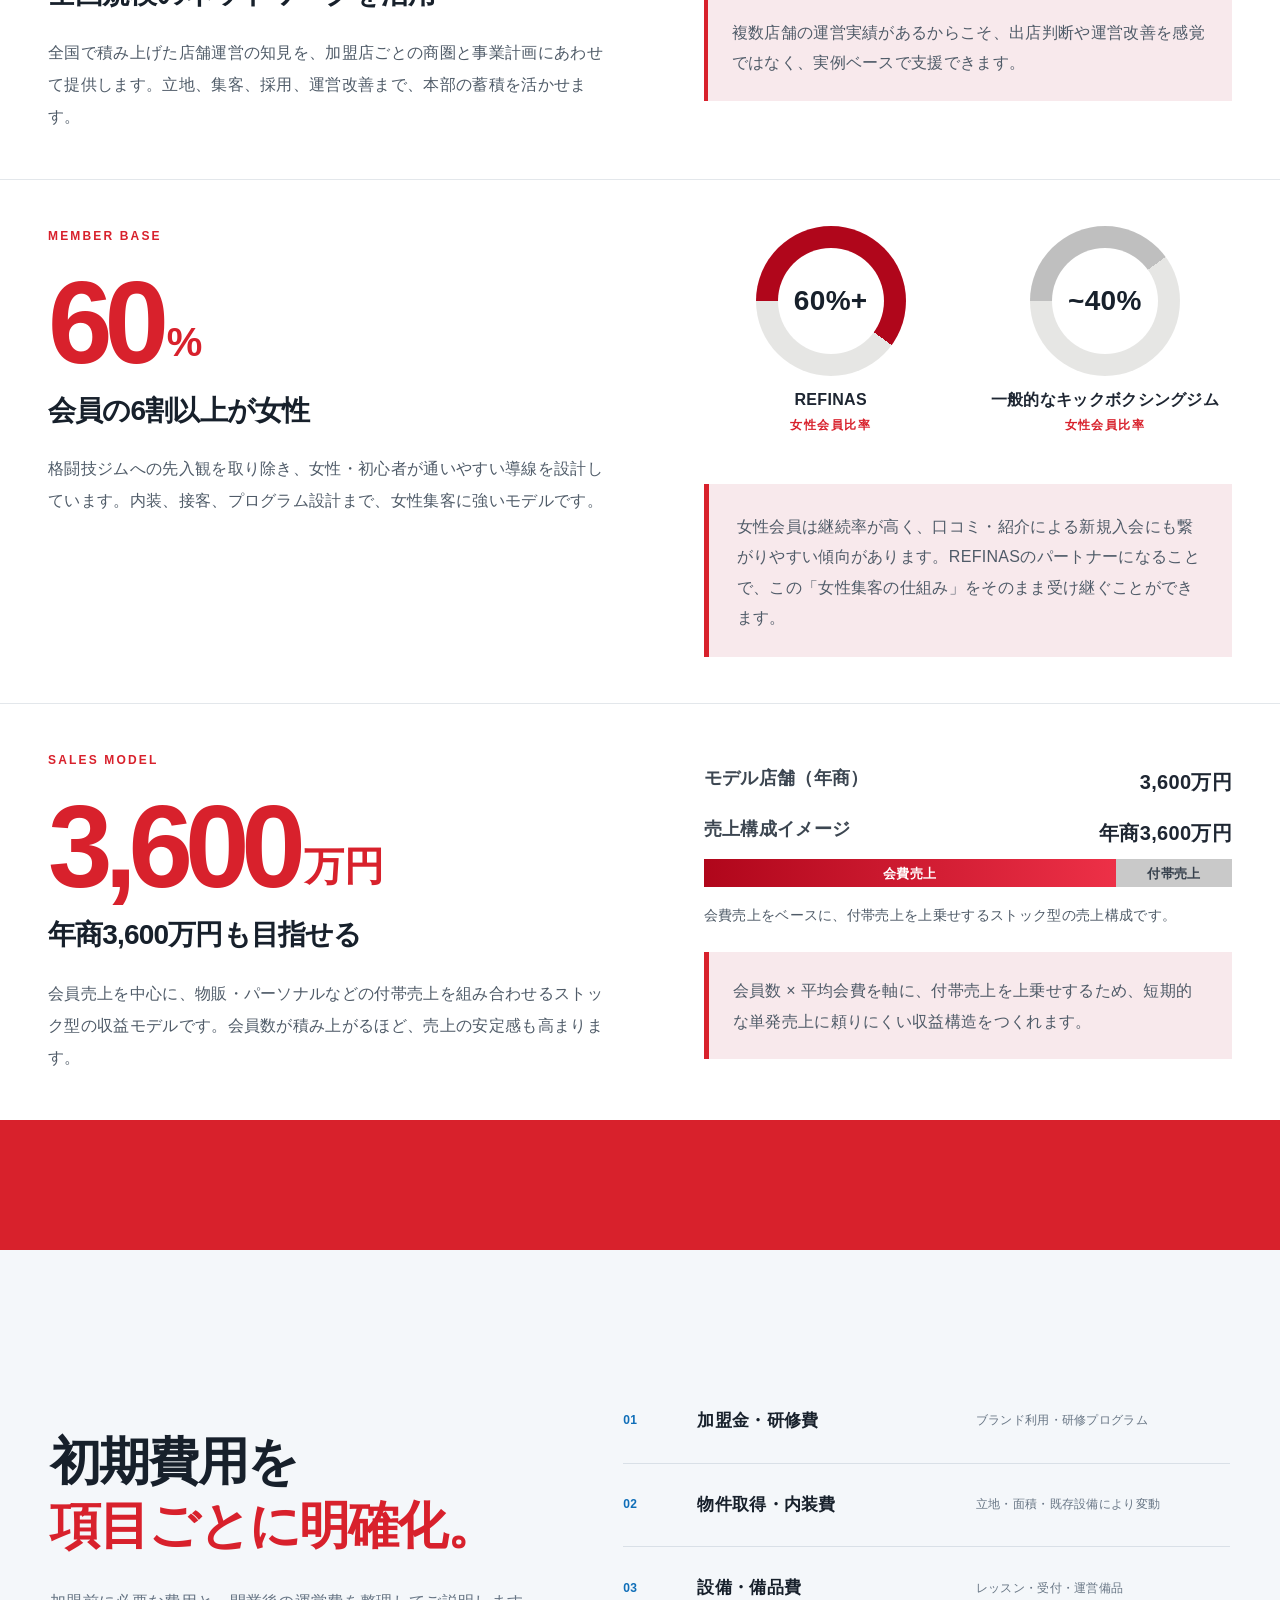
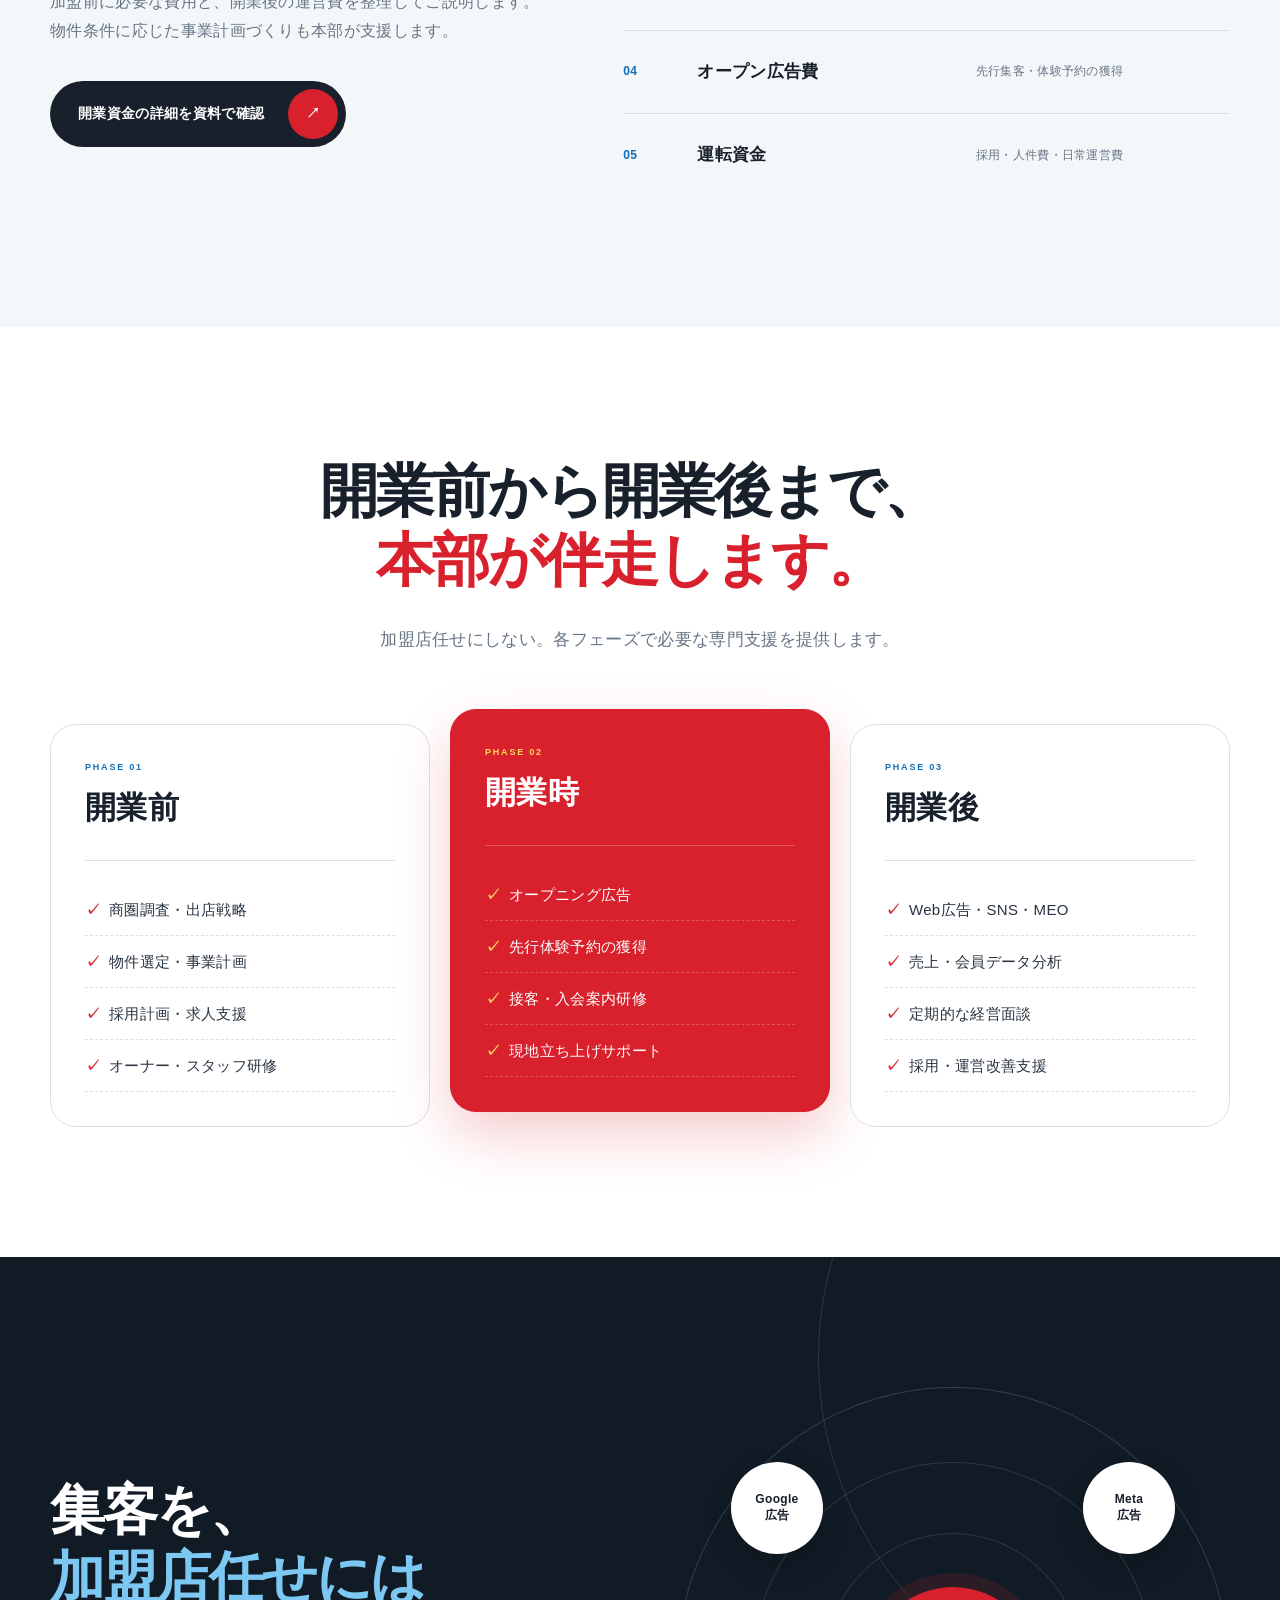
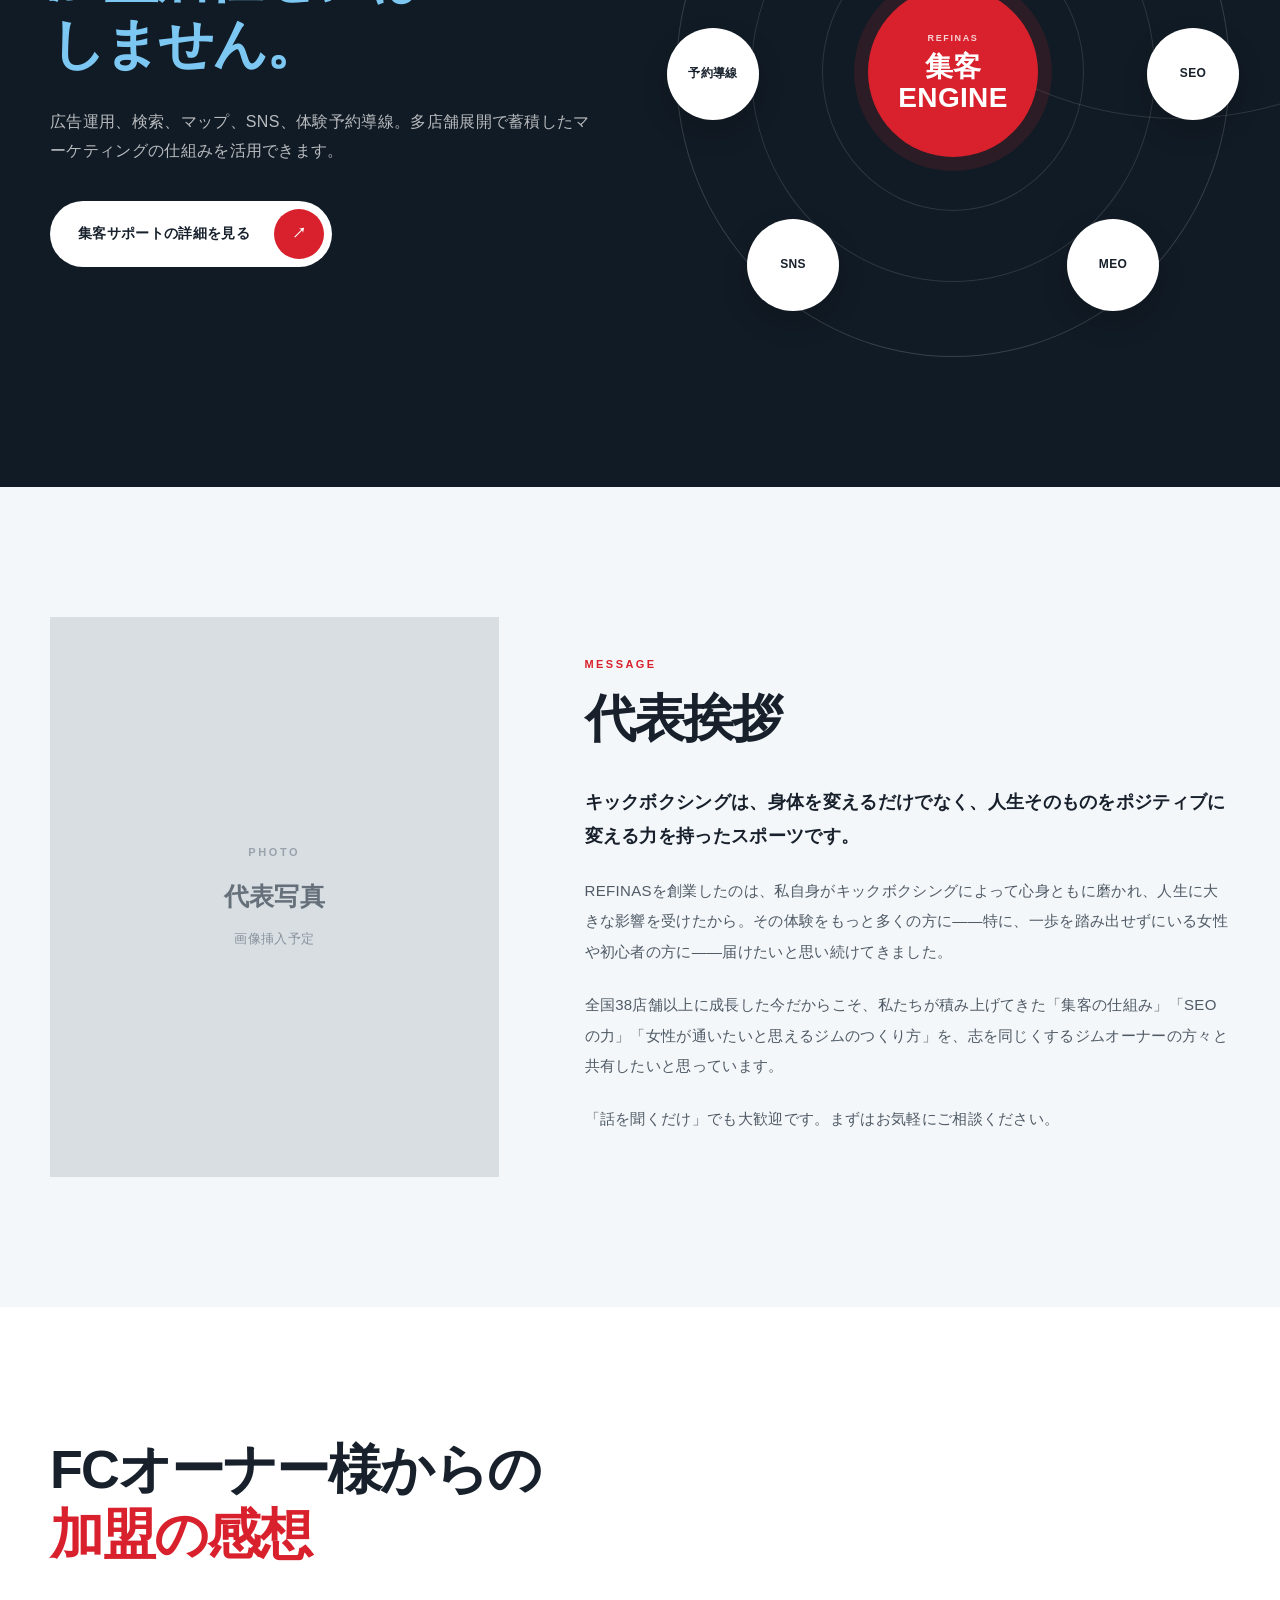
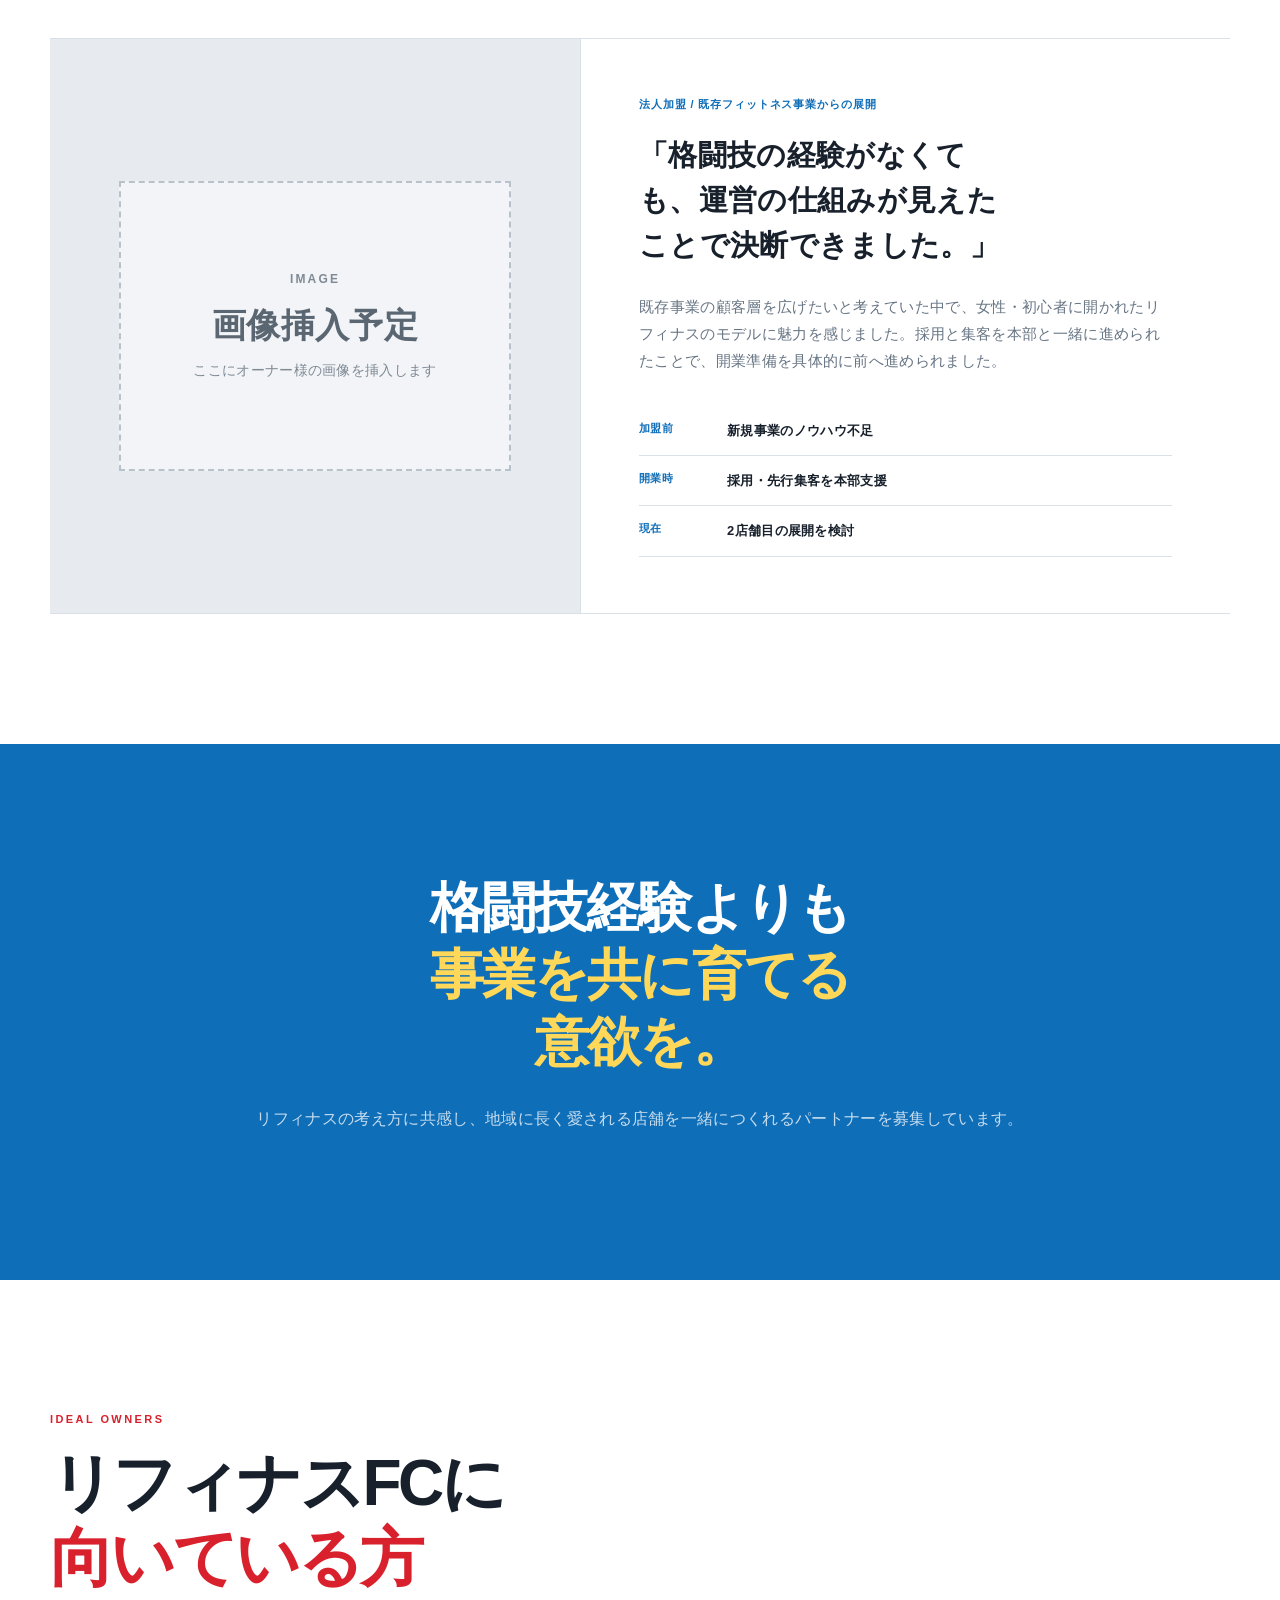
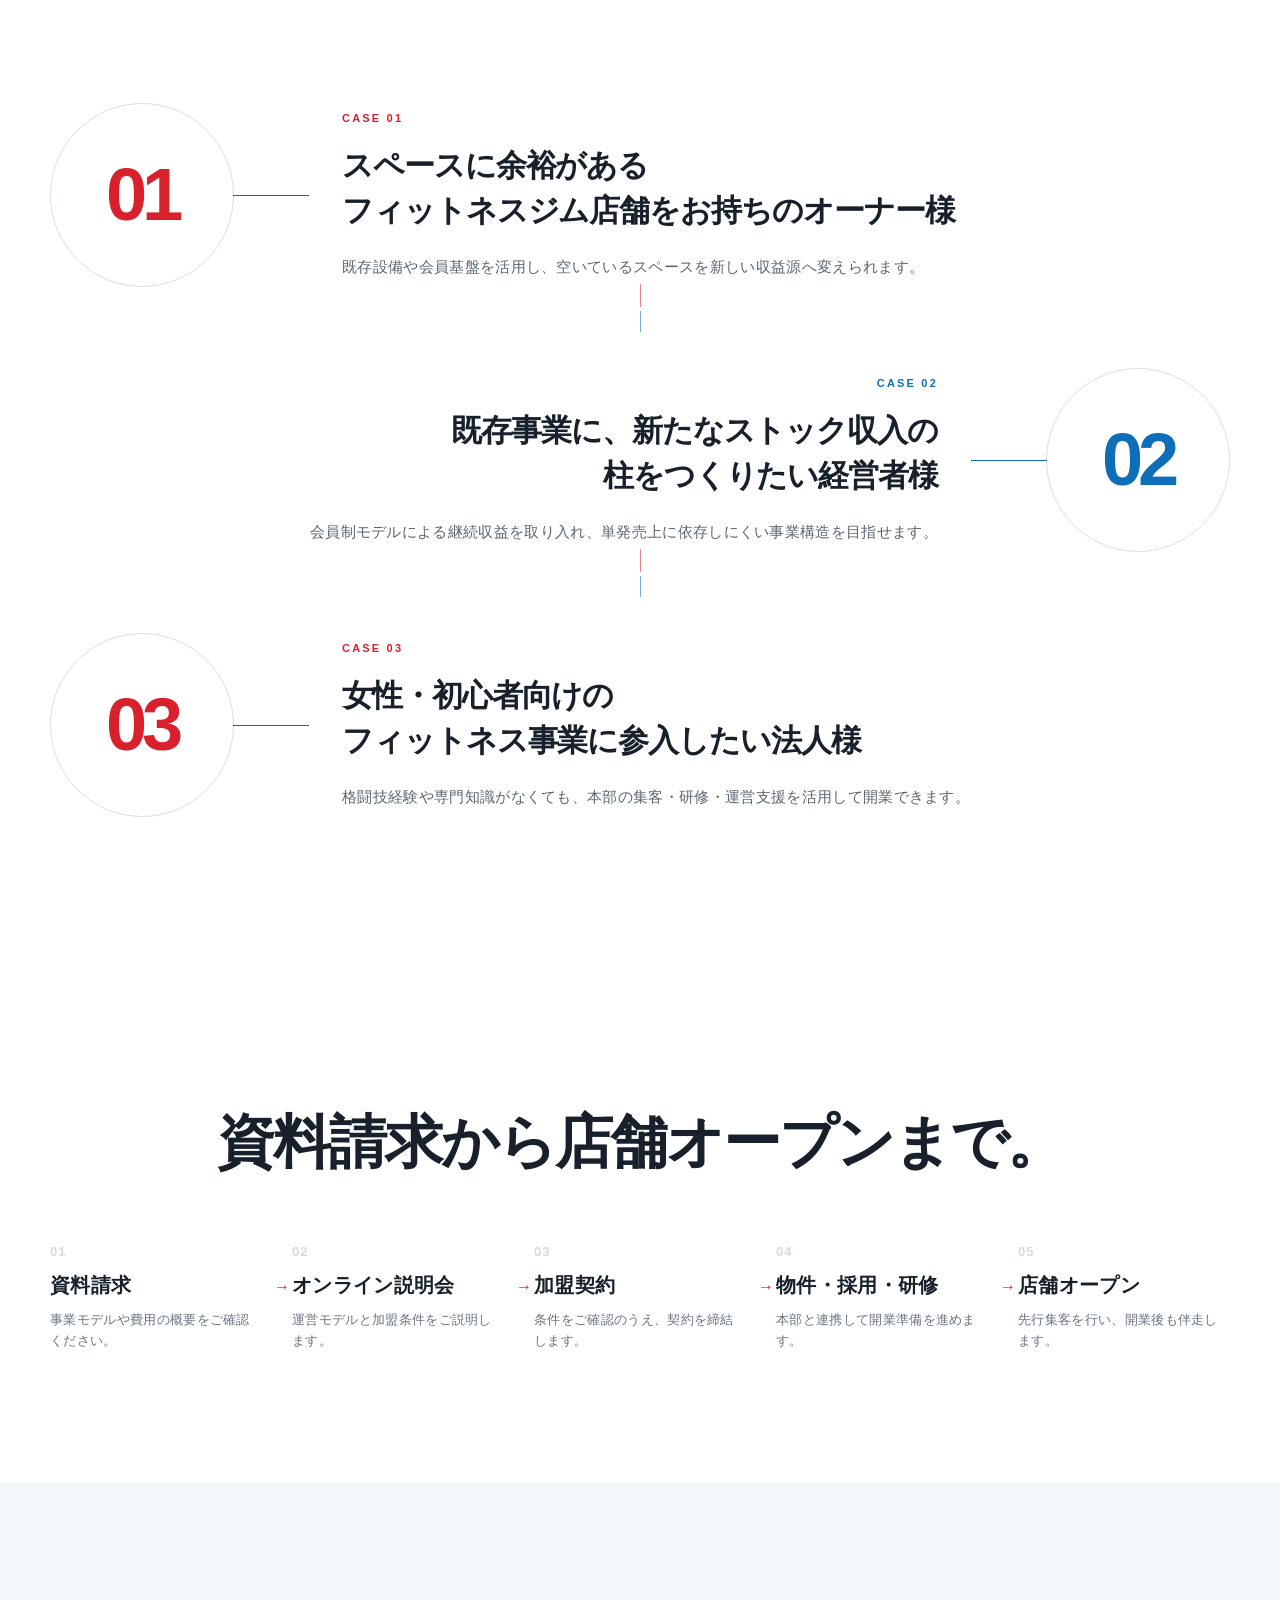
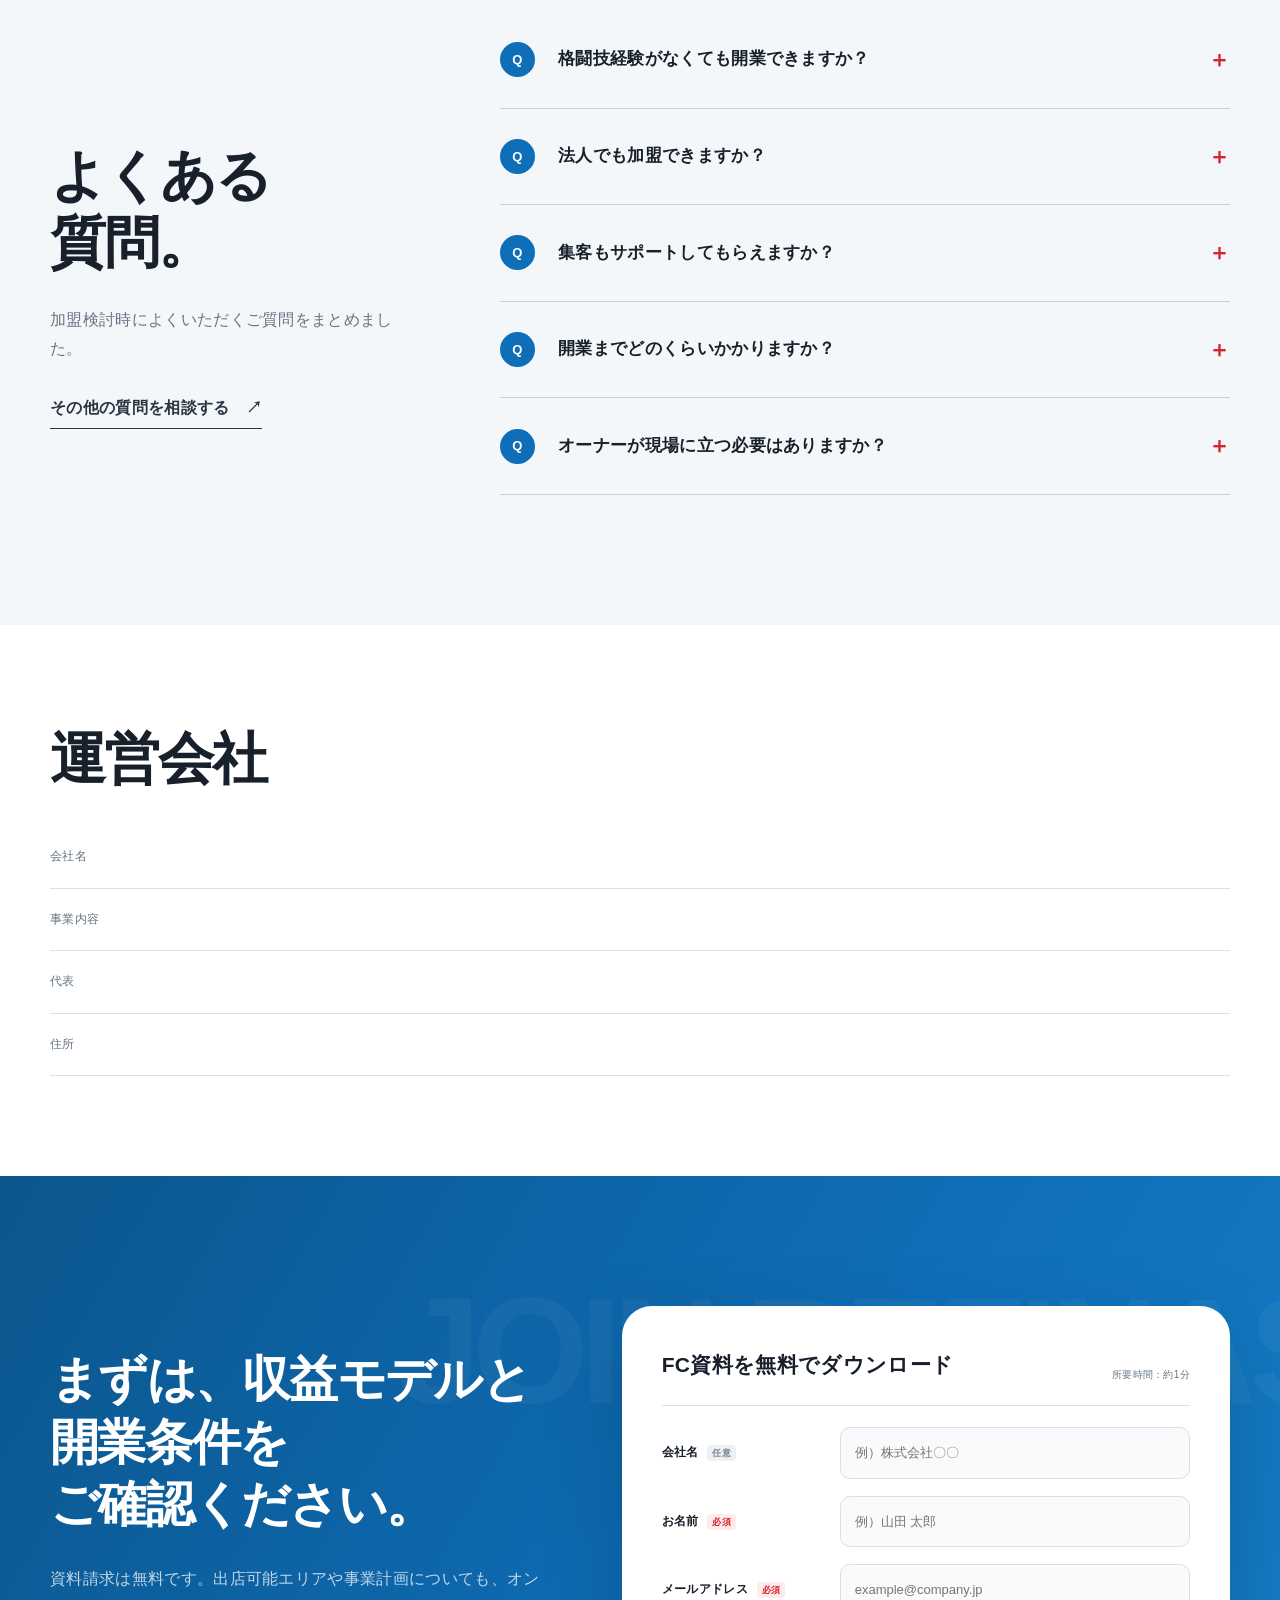
==== commit 38178dc4: "Add files via upload" ====
--- a/index.html
+++ b/index.html
@@ -1,39 +1,38 @@
 <!DOCTYPE html>
-<!-- saved from url=(0064)https://refinas-is.github.io/-partner/refinas_fc_v2.html#contact -->
 <html lang="ja"><head><meta http-equiv="Content-Type" content="text/html; charset=UTF-8">
 
 <meta content="width=device-width, initial-scale=1, viewport-fit=cover" name="viewport">
 <meta content="日本最大級のキックボクシングジム『リフィナス』のFC加盟募集。女性・初心者中心のフィットネス型ジムを、本部の集客・採用・運営支援で立ち上げます。" name="description">
 <title>リフィナス FCオーナー募集</title>
-<link href="assets/style.css" rel="stylesheet">
+<link href="./style.css" rel="stylesheet">
 </head>
-<body cz-shortcut-listen="true">
+<body>
 <div aria-hidden="true" class="page-noise"></div>
 <header class="site-header" id="top">
 <div class="header-inner">
-<a aria-label="リフィナスFC TOP" class="brand" href="https://refinas-is.github.io/-partner/refinas_fc_v2.html#top">
-<img alt="Refinas fitness studio" class="brand-logo" src="assets/logo.png">
+<a aria-label="リフィナスFC TOP" class="brand" href="#top">
+<img alt="Refinas fitness studio" class="brand-logo" src="./logo.png">
 </a>
 <nav aria-label="メインナビゲーション" class="desktop-nav">
-<a href="https://refinas-is.github.io/-partner/refinas_fc_v2.html#strength">選ばれる理由</a>
-<a href="https://refinas-is.github.io/-partner/refinas_fc_v2.html#results">収益モデル</a>
-<a href="https://refinas-is.github.io/-partner/refinas_fc_v2.html#support">本部サポート</a>
-<a href="https://refinas-is.github.io/-partner/refinas_fc_v2.html#flow">開業の流れ</a>
-<a href="https://refinas-is.github.io/-partner/refinas_fc_v2.html#faq">FAQ</a>
+<a href="#strength">選ばれる理由</a>
+<a href="#results">収益モデル</a>
+<a href="#support">本部サポート</a>
+<a href="#flow">開業の流れ</a>
+<a href="#faq">FAQ</a>
 </nav>
-<a class="header-cta" href="https://refinas-is.github.io/-partner/refinas_fc_v2.html#contact"><span>無料資料請求</span><i aria-hidden="true">↗</i></a>
+<a class="header-cta" href="#contact"><span>無料資料請求</span><i aria-hidden="true">↗</i></a>
 <button aria-controls="mobile-menu" aria-expanded="false" aria-label="メニューを開く" class="menu-button" type="button">
 <span></span><span></span><span></span>
 </button>
 </div>
 <div class="mobile-menu" hidden="" id="mobile-menu">
 <div class="mobile-menu-inner">
-<a href="https://refinas-is.github.io/-partner/refinas_fc_v2.html#strength">選ばれる理由</a>
-<a href="https://refinas-is.github.io/-partner/refinas_fc_v2.html#results">収益モデル</a>
-<a href="https://refinas-is.github.io/-partner/refinas_fc_v2.html#support">本部サポート</a>
-<a href="https://refinas-is.github.io/-partner/refinas_fc_v2.html#flow">開業の流れ</a>
-<a href="https://refinas-is.github.io/-partner/refinas_fc_v2.html#faq">よくある質問</a>
-<a class="mobile-menu-cta" href="https://refinas-is.github.io/-partner/refinas_fc_v2.html#contact">FC資料を無料で見る <span>↗</span></a>
+<a href="#strength">選ばれる理由</a>
+<a href="#results">収益モデル</a>
+<a href="#support">本部サポート</a>
+<a href="#flow">開業の流れ</a>
+<a href="#faq">よくある質問</a>
+<a class="mobile-menu-cta" href="#contact">FC資料を無料で見る <span>↗</span></a>
 </div>
 </div>
 </header>
@@ -53,14 +52,14 @@
 <p class="hero-lead">SEO日本一・グループ店舗数日本一・女性集客力日本一。<br>全国38店舗以上のREFINASが、あなたのジムに<br>集客の仕組みをまるごとお渡しします。</p>
 </div>
 <div class="hero-actions">
-<a class="btn btn-primary" href="https://refinas-is.github.io/-partner/refinas_fc_v2.html#contact"><span>FC資料を無料でダウンロード</span><i>↗</i></a>
-<a class="btn btn-outline" href="https://refinas-is.github.io/-partner/refinas_fc_v2.html#contact"><span>オンライン説明会に申し込む</span><i>↗</i></a>
+<a class="btn btn-primary" href="#contact"><span>FC資料を無料でダウンロード</span><i>↗</i></a>
+<a class="btn btn-outline" href="#contact"><span>オンライン説明会に申し込む</span><i>↗</i></a>
 </div>
 </div>
 <!-- HERO_SELECTED_FV_START -->
 <div class="hero-visual hero-visual-selected fade-up is-visible" data-delay="100">
 <div class="hero-card-main hero-card-selected">
-<img alt="リフィナスの明るいスタジオでミット打ちをする女性と指導するトレーナー" src="assets/hero-photo.jpg">
+<img alt="リフィナスの明るいスタジオでミット打ちをする女性と指導するトレーナー" src="./hero-photo.jpg">
 <!-- HERO_BADGES_THREE_START -->
 <ul aria-label="事業の特長" class="hero-photo-badges hero-photo-badges-three">
 <li class="hero-photo-badge hero-photo-badge-no1"><span>業界</span><b>No.1</b></li>
@@ -100,7 +99,7 @@
 </div>
 <div class="solution-band fade-up is-visible">
 <div><span>REFINAS FRANCHISE</span><b>ストック収入型のジム経営で、<br>安定した成長曲線をつくります。</b></div>
-<a aria-label="選ばれる理由へ" href="https://refinas-is.github.io/-partner/refinas_fc_v2.html#strength">↘</a>
+<a aria-label="選ばれる理由へ" href="#strength">↘</a>
 </div>
 </div>
 </section>
@@ -114,7 +113,7 @@
 <p>マシン運動とは違う爽快感と、トレーナーとのコミュニケーション。継続課金型の会員ビジネスとして、独自の体験価値を提供できます。</p>
 </div>
 <div class="market-visual fade-up is-visible" data-delay="100">
-<img alt="フィットネス市場の広がりを表現したイラスト" src="assets/market-growth.png">
+<img alt="フィットネス市場の広がりを表現したイラスト" src="./market-growth.png">
 <div class="market-caption"><span>FROM FIGHT TO FITNESS</span><b>競技者だけでなく、<br>日常の運動習慣を求める人へ。</b></div>
 </div>
 </div>
@@ -275,7 +274,7 @@
 <div class="section-label"><span>07</span><small>INITIAL COST</small></div>
 <h2 class="phrase-heading cost-heading"><span>初期費用を</span><em>項目ごとに明確化。</em></h2>
 <p>加盟前に必要な費用と、開業後の運営費を整理してご説明します。物件条件に応じた事業計画づくりも本部が支援します。</p>
-<a class="btn btn-dark" href="https://refinas-is.github.io/-partner/refinas_fc_v2.html#contact"><span>開業資金の詳細を資料で確認</span><i>↗</i></a>
+<a class="btn btn-dark" href="#contact"><span>開業資金の詳細を資料で確認</span><i>↗</i></a>
 </div>
 <div class="cost-list fade-up is-visible" data-delay="100">
 <div><span>01</span><b>加盟金・研修費</b><small>ブランド利用・研修プログラム</small></div>
@@ -315,7 +314,7 @@
 <div class="section-label section-label-light"><span>09</span><small>MARKETING SYSTEM</small></div>
 <h2 class="phrase-heading marketing-heading"><span>集客を、</span><em><span>加盟店任せには</span><span>しません。</span></em></h2>
 <p>広告運用、検索、マップ、SNS、体験予約導線。多店舗展開で蓄積したマーケティングの仕組みを活用できます。</p>
-<a class="btn btn-white" href="https://refinas-is.github.io/-partner/refinas_fc_v2.html#contact"><span>集客サポートの詳細を見る</span><i>↗</i></a>
+<a class="btn btn-white" href="#contact"><span>集客サポートの詳細を見る</span><i>↗</i></a>
 </div>
 <div aria-label="本部の集客支援領域" class="marketing-orbit fade-up is-visible" data-delay="100">
 <div class="orbit-center"><span>REFINAS</span><b>集客<br>ENGINE</b></div>
@@ -377,12 +376,12 @@
 <!-- IDEAL_OWNERS_SECTION_START -->
 <section class="ideal-owners section-pad" id="ideal-owners">
 <div class="section-shell ideal-owners-shell">
-<header class="ideal-owners-heading fade-up">
+<header class="ideal-owners-heading fade-up is-visible">
 <p class="ideal-owners-kicker">IDEAL OWNERS</p>
 <h2>リフィナスFCに<br><em>向いている方</em></h2>
 </header>
 <div class="ideal-owners-list">
-<article class="ideal-owner-row ideal-owner-row-number-left ideal-owner-row-red fade-up">
+<article class="ideal-owner-row ideal-owner-row-number-left ideal-owner-row-red fade-up is-visible">
 <div class="ideal-owner-number" aria-hidden="true"><span>01</span></div>
 <div class="ideal-owner-copy">
 <p class="ideal-owner-case">CASE 01</p>
@@ -390,7 +389,7 @@
 <p>既存設備や会員基盤を活用し、空いているスペースを新しい収益源へ変えられます。</p>
 </div>
 </article>
-<article class="ideal-owner-row ideal-owner-row-number-right ideal-owner-row-blue fade-up" data-delay="80">
+<article class="ideal-owner-row ideal-owner-row-number-right ideal-owner-row-blue fade-up is-visible" data-delay="80">
 <div class="ideal-owner-copy">
 <p class="ideal-owner-case">CASE 02</p>
 <h3>既存事業に、新たなストック収入の柱をつくりたい経営者様</h3>
@@ -398,7 +397,7 @@
 </div>
 <div class="ideal-owner-number" aria-hidden="true"><span>02</span></div>
 </article>
-<article class="ideal-owner-row ideal-owner-row-number-left ideal-owner-row-red fade-up" data-delay="160">
+<article class="ideal-owner-row ideal-owner-row-number-left ideal-owner-row-red fade-up is-visible" data-delay="160">
 <div class="ideal-owner-number" aria-hidden="true"><span>03</span></div>
 <div class="ideal-owner-copy">
 <p class="ideal-owner-case">CASE 03</p>
@@ -431,7 +430,7 @@
 <div class="section-label"><span>13</span><small>FAQ</small></div>
 <h2>よくある質問。</h2>
 <p>加盟検討時によくいただくご質問をまとめました。</p>
-<a class="text-link" href="https://refinas-is.github.io/-partner/refinas_fc_v2.html#contact">その他の質問を相談する <span>↗</span></a>
+<a class="text-link" href="#contact">その他の質問を相談する <span>↗</span></a>
 </div>
 <div class="accordion fade-up is-visible" data-delay="100">
 <details><summary><span>Q</span>格闘技経験がなくても開業できますか？<i>＋</i></summary><div><span>A</span><p>はい。オーナー自身が指導者である必要はありません。本部研修や運営マニュアルを活用して開業できます。</p></div></details>
@@ -464,7 +463,7 @@
 <p>資料請求は無料です。出店可能エリアや事業計画についても、オンラインで個別にご相談いただけます。</p>
 <ul><li>収益モデル・初期費用</li><li>本部サポートの詳細</li><li>開業までのスケジュール</li><li>出店条件・加盟条件</li></ul>
 </div>
-<form action="https://refinas-is.github.io/-partner/refinas_fc_v2.html#" class="contact-form fade-up is-visible" data-delay="100" data-demo-form="" method="post">
+<form action="#" class="contact-form fade-up is-visible" data-delay="100" data-demo-form="" method="post">
 <div class="form-head"><span>FC資料を無料でダウンロード</span><small>所要時間：約1分</small></div>
 <label><span>会社名 <em>任意</em></span><input name="company" placeholder="例）株式会社〇〇" type="text"></label>
 <label><span>お名前 <b>必須</b></span><input name="name" placeholder="例）山田 太郎" required="" type="text"></label>
@@ -480,15 +479,15 @@
 </main>
 <footer class="site-footer">
 <div class="footer-inner">
-<a class="brand brand-footer" href="https://refinas-is.github.io/-partner/refinas_fc_v2.html#top"><img alt="Refinas fitness studio" class="brand-logo brand-logo-footer" src="assets/logo.png"></a>
-<div class="footer-links"><a href="https://refinas-is.github.io/-partner/refinas_fc_v2.html#strength">特長</a><a href="https://refinas-is.github.io/-partner/refinas_fc_v2.html#support">サポート</a><a href="https://refinas-is.github.io/-partner/refinas_fc_v2.html#faq">FAQ</a><a href="https://refinas-is.github.io/-partner/refinas_fc_v2.html#contact">資料請求</a></div>
+<a class="brand brand-footer" href="#top"><img alt="Refinas fitness studio" class="brand-logo brand-logo-footer" src="./logo.png"></a>
+<div class="footer-links"><a href="#strength">特長</a><a href="#support">サポート</a><a href="#faq">FAQ</a><a href="#contact">資料請求</a></div>
 <small>© REFINAS FRANCHISE. All Rights Reserved.</small>
 </div>
 </footer>
 <div aria-label="追従資料請求ボタン" class="sticky-cta">
 <div class="sticky-copy"><small>FC加盟をご検討の方へ</small><b>収益モデル・開業費用を無料公開</b></div>
-<a href="https://refinas-is.github.io/-partner/refinas_fc_v2.html#contact"><span>無料資料請求</span><i>↗</i></a>
-</div>
-<script src="assets/script.js"></script>
+<a href="#contact"><span>無料資料請求</span><i>↗</i></a>
+</div>
+<script src="./script.js"></script>
 
 </body></html>
--- a/style.css
+++ b/style.css
@@ -0,0 +1,2311 @@
+:root{
+  --red:#D8212C;
+  --red-deep:#B60F1A;
+  --blue:#0F6EB8;
+  --blue-deep:#064D85;
+  --ink:#17202B;
+  --text:#293541;
+  --muted:#677584;
+  --line:#D9E0E7;
+  --soft:#F4F7FA;
+  --white:#fff;
+  --yellow:#FFD85A;
+  --radius:26px;
+  --shadow:0 28px 70px rgba(12,31,48,.12);
+  --container:1180px;
+}
+*{box-sizing:border-box}
+html{scroll-behavior:smooth;scroll-padding-top:92px}
+body{margin:0;color:var(--text);background:#fff;font-family:"Helvetica Neue",Arial,"Hiragino Kaku Gothic ProN","Yu Gothic",Meiryo,sans-serif;font-feature-settings:"palt";line-height:1.8;letter-spacing:.02em;-webkit-font-smoothing:antialiased;padding-bottom:92px}
+body.menu-open{overflow:hidden}
+a{color:inherit;text-decoration:none}
+img{display:block;max-width:100%}
+button,input{font:inherit}
+button{cursor:pointer}
+::selection{background:rgba(216,33,44,.18)}
+.page-noise{pointer-events:none;position:fixed;inset:0;z-index:1000;opacity:.035;background-image:url("data:image/svg+xml,%3Csvg viewBox='0 0 140 140' xmlns='http://www.w3.org/2000/svg'%3E%3Cfilter id='n'%3E%3CfeTurbulence type='fractalNoise' baseFrequency='.9' numOctaves='4' stitchTiles='stitch'/%3E%3C/filter%3E%3Crect width='100%25' height='100%25' filter='url(%23n)' opacity='.55'/%3E%3C/svg%3E")}
+.section-shell{width:min(var(--container),calc(100% - 64px));margin:0 auto;position:relative;z-index:1}
+.section-pad{padding:130px 0;position:relative;overflow:hidden}
+.bg-soft{background:var(--soft)}
+.bg-blue{background:var(--blue);color:#fff}
+.bg-red{background:var(--red);color:#fff}
+.bg-dark{background:#111B25;color:#fff}
+.fade-up{opacity:0;transform:translateY(26px);transition:opacity .7s ease,transform .7s cubic-bezier(.2,.8,.2,1)}
+.fade-up.is-visible{opacity:1;transform:none}
+
+/* Header */
+.site-header{position:fixed;top:0;left:0;right:0;z-index:100;background:rgba(255,255,255,.94);border-bottom:1px solid rgba(23,32,43,.08);backdrop-filter:blur(16px);transition:.25s}
+.site-header.is-scrolled{box-shadow:0 10px 40px rgba(23,32,43,.08)}
+.header-inner{height:84px;display:flex;align-items:center;gap:34px;width:min(1320px,calc(100% - 42px));margin:auto}
+.brand{display:inline-flex;align-items:center;gap:12px;flex:0 0 auto}
+.brand-mark{width:39px;height:39px;display:grid;grid-template-columns:1fr 1fr;gap:4px;transform:skew(-10deg)}
+.brand-mark i:first-child{background:var(--red);border-radius:6px 2px 2px 6px}
+.brand-mark i:last-child{background:var(--blue);border-radius:2px 6px 6px 2px}
+.brand-type{display:flex;flex-direction:column;line-height:1}
+.brand-type b{font-size:21px;letter-spacing:.08em;color:var(--ink)}
+.brand-type small{font-size:9px;letter-spacing:.25em;color:var(--muted);margin-top:6px}
+.desktop-nav{display:flex;align-items:center;justify-content:center;gap:26px;margin-left:auto}
+.desktop-nav a{font-size:13px;font-weight:700;color:#394552;position:relative;padding:30px 0}
+.desktop-nav a:after{content:"";position:absolute;left:0;right:100%;bottom:21px;height:2px;background:var(--red);transition:.25s}
+.desktop-nav a:hover:after{right:0}
+.header-cta{height:50px;padding:0 7px 0 22px;display:flex;align-items:center;gap:14px;background:var(--ink);color:#fff;border-radius:999px;font-size:13px;font-weight:700;white-space:nowrap}
+.header-cta i{width:37px;height:37px;border-radius:50%;display:grid;place-items:center;background:var(--red);font-style:normal;font-size:16px}
+.menu-button{display:none;width:48px;height:48px;border:0;background:var(--ink);border-radius:50%;padding:13px}
+.menu-button span{display:block;height:2px;background:#fff;margin:5px 0;transition:.25s}
+.mobile-menu{position:fixed;top:84px;left:0;right:0;height:calc(100dvh - 84px);background:#fff;border-top:1px solid var(--line);padding:24px;overflow:auto}
+.mobile-menu-inner{display:grid;gap:0}
+.mobile-menu-inner>a:not(.mobile-menu-cta){padding:19px 4px;border-bottom:1px solid var(--line);font-size:16px;font-weight:700}
+.mobile-menu-cta{margin-top:24px;background:var(--red);color:#fff;border-radius:16px;padding:19px 20px;display:flex;align-items:center;justify-content:space-between;font-weight:800}
+
+/* Common */
+.section-label{display:flex;align-items:center;gap:14px;color:var(--blue);font-weight:800;margin-bottom:36px}
+.section-label span{display:grid;place-items:center;width:42px;height:42px;border:1px solid currentColor;border-radius:50%;font-size:13px}
+.section-label small{font-size:11px;letter-spacing:.22em}
+.section-label-light{color:#fff}
+.section-label-light span{border-color:rgba(255,255,255,.55)}
+.center-label{justify-content:center}
+h1,h2,h3,p{margin-top:0}
+h2{font-size:clamp(38px,4.5vw,68px);line-height:1.2;letter-spacing:-.035em;color:var(--ink);margin-bottom:30px}
+h2 em{font-style:normal;color:var(--red)}
+.bg-blue h2,.bg-red h2,.bg-dark h2{color:#fff}
+.bg-blue h2 em,.bg-red h2 em{color:var(--yellow)}
+.bg-dark h2 em{color:#7DC7F3}
+.kicker{font-size:12px;font-weight:900;letter-spacing:.25em;color:var(--blue);margin-bottom:22px}
+.center-heading{text-align:center;max-width:940px;margin:0 auto 68px}
+.center-heading>p:last-child{font-size:17px;color:var(--muted);margin:0}
+.split-heading{display:grid;grid-template-columns:260px 1fr 360px;gap:28px;align-items:end;margin-bottom:70px}
+.split-heading .section-label{align-self:start}
+.split-heading h2{margin:0}
+.split-heading>p{margin:0 0 9px;color:var(--muted);font-size:15px}
+.btn{display:inline-flex;align-items:center;justify-content:space-between;gap:24px;min-height:66px;border-radius:999px;padding:7px 8px 7px 28px;font-size:14px;font-weight:800;transition:.25s}
+.btn i{font-style:normal;width:50px;height:50px;border-radius:50%;display:grid;place-items:center;transition:.25s}
+.btn:hover{transform:translateY(-2px)}
+.btn:hover i{transform:rotate(45deg)}
+.btn-primary{background:var(--red);color:#fff;box-shadow:0 18px 34px rgba(216,33,44,.24)}
+.btn-primary i{background:#fff;color:var(--red)}
+.btn-outline{border:1px solid rgba(23,32,43,.28);color:var(--ink);background:rgba(255,255,255,.72)}
+.btn-outline i{background:var(--ink);color:#fff}
+.btn-dark{background:var(--ink);color:#fff}
+.btn-dark i{background:var(--red)}
+.btn-white{background:#fff;color:var(--ink)}
+.btn-white i{background:var(--red);color:#fff}
+.text-link{display:inline-flex;align-items:center;gap:16px;font-weight:800;border-bottom:1px solid currentColor;padding-bottom:5px}
+.text-link span{transition:.2s}
+.text-link:hover span{transform:rotate(45deg)}
+.placeholder-note,.legal-note{font-size:11px;color:var(--muted);line-height:1.6}
+
+/* Hero */
+.hero{min-height:930px;padding:154px 0 90px;position:relative;overflow:hidden;background:linear-gradient(110deg,#fff 0%,#fff 58%,#EDF5FA 58%,#EDF5FA 100%)}
+.hero:before{content:"";position:absolute;left:-120px;bottom:-260px;width:580px;height:580px;border:100px solid rgba(15,110,184,.055);border-radius:50%}
+.hero-deco{position:absolute;border-radius:50%;filter:blur(.2px)}
+.hero-deco-a{width:135px;height:135px;right:4%;top:170px;background:rgba(216,33,44,.12)}
+.hero-deco-b{width:76px;height:76px;right:45%;bottom:150px;background:rgba(15,110,184,.13)}
+.hero-inner{width:min(1320px,calc(100% - 72px));margin:auto;display:grid;grid-template-columns:1.05fr .95fr;align-items:center;gap:50px;position:relative;z-index:1}
+.eyebrow{display:flex;align-items:center;gap:12px;color:var(--blue);font-size:11px;font-weight:900;letter-spacing:.24em;margin-bottom:26px}
+.eyebrow:before{content:"";width:44px;height:2px;background:var(--blue)}
+.hero h1{color:var(--ink);line-height:1.13;letter-spacing:-.045em;margin:0 0 30px}
+.hero h1 span{display:block;font-size:clamp(30px,3vw,46px);font-weight:700;margin-bottom:9px}
+.hero h1 strong{display:block;font-size:clamp(46px,5.2vw,77px);font-weight:900}
+.hero h1 strong:last-child{color:var(--red)}
+.hero-lead{font-size:16px;line-height:2;color:#53606E;margin-bottom:36px}
+.hero-actions{display:flex;gap:14px;align-items:center;margin-bottom:44px}
+.hero-badges{list-style:none;margin:0;padding:0;display:flex;gap:0;border-top:1px solid var(--line);border-bottom:1px solid var(--line)}
+.hero-badges li{min-width:160px;padding:17px 24px 17px 0;margin-right:24px;border-right:1px solid var(--line);display:flex;flex-direction:column}
+.hero-badges li:last-child{border-right:0;margin-right:0}
+.hero-badges b{font-size:21px;color:var(--ink);line-height:1.2}
+.hero-badges b span{font-size:14px;color:var(--red)}
+.hero-badges small{font-size:10px;color:var(--muted);margin-top:7px}
+.hero-visual{position:relative;min-height:690px;padding:15px 38px 0 60px}
+.hero-card-main{height:650px;border-radius:42px;overflow:hidden;box-shadow:var(--shadow);position:relative;background:#fff;transform:rotate(1.3deg)}
+.hero-card-main img{width:100%;height:100%;object-fit:cover}
+.hero-stamp{position:absolute;right:-1px;top:-1px;width:185px;height:185px;background:var(--red);color:#fff;border-radius:0 42px 0 100%;padding:25px 16px 22px 39px;text-align:center;display:flex;flex-direction:column;justify-content:center}
+.hero-stamp span{font-size:8px;letter-spacing:.12em;font-weight:800}
+.hero-stamp b{font-size:53px;line-height:1.1;letter-spacing:-.06em}
+.hero-stamp b small{font-size:20px;margin-left:3px}
+.hero-stamp em{font-style:normal;font-size:12px;font-weight:800}
+.hero-mini-card{position:absolute;background:#fff;border:1px solid rgba(23,32,43,.08);box-shadow:0 16px 45px rgba(15,39,58,.13);border-radius:14px;padding:15px 18px;display:flex;flex-direction:column;z-index:2}
+.hero-mini-card span{font-size:8px;letter-spacing:.18em;color:var(--blue);font-weight:900}
+.hero-mini-card b{font-size:13px;color:var(--ink);margin-top:3px}
+.hero-mini-a{left:0;top:160px;transform:rotate(-4deg)}
+.hero-mini-b{right:0;bottom:55px;transform:rotate(3deg)}
+.hero-scroll{position:absolute;right:20px;bottom:0;display:flex;align-items:center;gap:14px;transform:rotate(90deg);transform-origin:right bottom;color:#7E8994;font-size:9px;letter-spacing:.2em}
+.hero-scroll i{width:70px;height:1px;background:#9AA5AF;position:relative}
+.hero-scroll i:after{content:"";position:absolute;right:0;top:-2px;width:5px;height:5px;border-radius:50%;background:var(--red)}
+
+/* Problem */
+.problem-heading{display:grid;grid-template-columns:1.15fr .85fr;gap:70px;align-items:end;margin-bottom:62px}
+.problem-heading h2{margin:0}
+.problem-heading p{margin:0 0 10px;color:var(--muted);font-size:16px}
+.problem-grid{display:grid;grid-template-columns:repeat(3,1fr);gap:22px}
+.problem-card{border:1px solid var(--line);border-radius:24px;padding:34px 30px 30px;min-height:290px;position:relative;background:#fff;transition:.3s}
+.problem-card:hover{transform:translateY(-7px);box-shadow:var(--shadow);border-color:transparent}
+.problem-card .card-index{font-size:11px;color:var(--blue);font-weight:900;letter-spacing:.15em}
+.problem-card h3{font-size:23px;line-height:1.5;color:var(--ink);margin:38px 0 17px}
+.problem-card p{font-size:14px;color:var(--muted);margin:0}
+.solution-band{margin-top:26px;background:var(--ink);color:#fff;border-radius:24px;padding:28px 32px 28px 38px;display:flex;align-items:center;justify-content:space-between}
+.solution-band div{display:flex;align-items:center;gap:45px}
+.solution-band span{font-size:10px;letter-spacing:.22em;color:#7DC7F3;font-weight:900}
+.solution-band b{font-size:21px;line-height:1.55}
+.solution-band>a{width:58px;height:58px;border:1px solid rgba(255,255,255,.4);border-radius:50%;display:grid;place-items:center;font-size:22px;transition:.25s}
+.solution-band>a:hover{background:var(--red);border-color:var(--red);transform:rotate(-45deg)}
+
+/* Market */
+.market-wave{position:absolute;inset:auto -4% -150px -4%;height:330px;background:var(--blue-deep);border-radius:50% 50% 0 0/100% 100% 0 0;opacity:.25}
+.market:before{content:"MARKET";position:absolute;right:-40px;top:50px;color:rgba(255,255,255,.055);font-size:220px;font-weight:900;letter-spacing:-.08em;line-height:1}
+.market-grid{display:grid;grid-template-columns:.86fr 1.14fr;gap:80px;align-items:center}
+.market-copy h2{font-size:clamp(45px,5vw,72px)}
+.market-copy p{color:rgba(255,255,255,.78);font-size:16px;max-width:600px}
+.market-visual{position:relative}
+.market-visual img{width:100%;max-width:720px;margin-left:auto}
+.market-caption{position:absolute;left:2%;bottom:2%;background:#fff;color:var(--ink);border-radius:18px;padding:22px 25px;box-shadow:var(--shadow)}
+.market-caption span{display:block;color:var(--red);font-size:9px;font-weight:900;letter-spacing:.2em}
+.market-caption b{display:block;font-size:17px;line-height:1.5;margin-top:5px}
+
+/* Difference */
+.compare-wrap{display:grid;grid-template-columns:1fr 125px 1fr;align-items:stretch}
+.compare-card{border-radius:28px;padding:42px 44px;min-height:350px}
+.compare-tag{display:inline-block;font-size:10px;letter-spacing:.16em;font-weight:900;border-radius:999px;padding:6px 13px;margin-bottom:34px}
+.compare-card ul{list-style:none;margin:0;padding:0;display:grid;gap:0}
+.compare-card li{padding:19px 0;border-bottom:1px solid rgba(23,32,43,.12);font-size:18px}
+.compare-card li:before{content:"";display:inline-block;width:8px;height:8px;border-radius:50%;margin-right:15px;vertical-align:2px}
+.compare-old{background:#EEF1F4;color:#6A7580}
+.compare-old .compare-tag{background:#DDE2E7;color:#65717C}
+.compare-old li:before{background:#AAB2BA}
+.compare-new{background:var(--ink);color:#fff;box-shadow:var(--shadow)}
+.compare-new .compare-tag{background:var(--red);color:#fff}
+.compare-new li{border-color:rgba(255,255,255,.16)}
+.compare-new li:before{background:var(--yellow)}
+.compare-arrow{display:flex;flex-direction:column;align-items:center;justify-content:center;color:var(--red)}
+.compare-arrow span{font-size:9px;letter-spacing:.18em;font-weight:900;writing-mode:vertical-rl}
+.compare-arrow i{font-size:36px;font-style:normal;margin-top:15px}
+
+/* Strength */
+.strength-grid{display:grid;grid-template-columns:1.1fr 1fr 1fr;gap:20px}
+.strength-card{background:#fff;border-radius:26px;padding:30px;min-height:310px;position:relative;overflow:hidden;box-shadow:0 12px 32px rgba(23,32,43,.055);transition:.3s}
+.strength-card:hover{transform:translateY(-6px);box-shadow:var(--shadow)}
+.strength-card .number{position:absolute;right:22px;top:17px;font-size:47px;line-height:1;color:#EDF1F4;font-weight:900}
+.strength-card h3{font-size:21px;line-height:1.5;color:var(--ink);margin:32px 0 14px}
+.strength-card p{font-size:13px;color:var(--muted);margin:0}
+.strength-card-large{grid-row:span 2;background:var(--blue);color:#fff;min-height:640px;display:flex;flex-direction:column;justify-content:flex-end;padding:42px}
+.strength-card-large .number{color:rgba(255,255,255,.12);font-size:92px;right:28px;top:25px}
+.strength-card-large h3{color:#fff;font-size:29px}
+.strength-card-large p{color:rgba(255,255,255,.72);font-size:15px}
+.strength-card-wide{grid-column:2/4;min-height:210px;background:#EAF4FA}
+.wide-card-content{display:grid;grid-template-columns:100px 1fr;gap:30px;align-items:center;height:100%}
+.wide-card-content h3{margin:0 0 10px;font-size:23px}
+.icon{width:62px;height:62px;border-radius:18px;background:#EAF4FA;color:var(--blue);display:grid;place-items:center;font-size:29px;font-weight:800}
+.strength-card-large .icon{width:122px;height:122px;border-radius:50%;background:rgba(255,255,255,.14);margin-bottom:48px}
+.icon-people{display:flex;align-items:center;justify-content:center;gap:4px}
+.icon-people i{display:block;width:18px;height:36px;border-radius:14px 14px 8px 8px;background:#fff;position:relative}
+.icon-people i:before{content:"";position:absolute;top:-17px;left:2px;width:14px;height:14px;border-radius:50%;background:#fff}
+.icon-people i:nth-child(2){height:48px;background:var(--yellow)}
+.icon-people i:nth-child(2):before{background:var(--yellow)}
+.icon-chart{background:#fff}
+
+/* Numbers */
+.numbers:before{content:"";position:absolute;left:-80px;top:-300px;width:600px;height:600px;border:100px solid rgba(255,255,255,.06);border-radius:50%}
+.numbers-head{display:grid;grid-template-columns:260px 1fr 360px;gap:28px;align-items:end;margin-bottom:72px}
+.numbers-head h2{margin:0}
+.numbers-head>p{margin:0 0 10px;color:rgba(255,255,255,.75)}
+.numbers-grid{display:grid;grid-template-columns:repeat(4,1fr);border-top:1px solid rgba(255,255,255,.34);border-bottom:1px solid rgba(255,255,255,.34)}
+.number-item{padding:42px 28px;border-right:1px solid rgba(255,255,255,.26);min-height:240px;display:flex;flex-direction:column;justify-content:center}
+.number-item:last-child{border-right:0}
+.number-item small{font-size:8px;letter-spacing:.18em;font-weight:800;color:rgba(255,255,255,.62)}
+.number-item b{font-size:80px;line-height:1.1;color:#fff;letter-spacing:-.06em;margin:12px 0 5px}
+.number-item b span{font-size:32px;color:var(--yellow)}
+.number-item b.text-size-md{font-size:32px;letter-spacing:-.02em;line-height:1.3}
+.number-item p{margin:0;font-size:13px;color:rgba(255,255,255,.7)}
+.numbers-note{font-size:10px;color:rgba(255,255,255,.62);margin:20px 0 0}
+
+.numbers-grid-3{grid-template-columns:repeat(3,1fr)}
+.numbers-grid-3 .number-item{min-height:220px}
+.numbers-detail-grid{display:grid;grid-template-columns:repeat(3,minmax(0,1fr));gap:28px;margin-top:42px}
+.result-panel{background:#fff;color:var(--ink);padding:34px 30px 30px;border:1px solid rgba(255,255,255,.18);box-shadow:0 16px 42px rgba(18,28,44,.12);min-height:100%;display:flex;flex-direction:column}
+.result-panel small{font-size:12px;letter-spacing:.18em;font-weight:900;color:var(--red);display:block;margin-bottom:18px}
+.result-metric{display:flex;align-items:flex-end;gap:0;margin-bottom:14px}
+.result-metric b{font-size:92px;line-height:.92;letter-spacing:-.06em;color:var(--red);font-weight:900}
+.result-metric b span{font-size:.56em;line-height:1;color:var(--red)}
+.result-panel h3{font-size:26px;line-height:1.38;letter-spacing:-.03em;margin:0 0 28px;color:var(--ink)}
+.result-note{margin:18px 0 0;color:#5E6771;font-size:14px;line-height:1.85}
+.result-bars{display:flex;align-items:flex-end;gap:14px;min-height:210px;padding:0 6px 4px;margin-top:auto;border-bottom:1px solid #E2E6EA}
+.result-bars span{display:block;flex:1;border-radius:0;background:linear-gradient(180deg,rgba(216,33,44,.95),rgba(216,33,44,.72))}
+.store-bars span:nth-child(odd),.sales-bars span:nth-child(2){background:linear-gradient(180deg,rgba(15,110,184,.95),rgba(15,110,184,.72))}
+.ratio-list{display:grid;gap:28px;margin-top:auto}
+.ratio-row{display:grid;grid-template-columns:1fr auto;gap:10px 16px;align-items:center}
+.ratio-row span{font-size:14px;line-height:1.6;color:#3B4652;font-weight:700}
+.ratio-row strong{font-size:20px;line-height:1;color:#1D2430;font-weight:900}
+.ratio-row i{grid-column:1/3;display:block;height:18px;background:#E9E9E7;position:relative;overflow:hidden;font-style:normal}
+.ratio-row i em{display:block;height:100%;background:linear-gradient(90deg,#B0061B,#ED3047)}
+.ratio-row i em.sub{background:#C8C8C8}
+
+
+/* Business */
+.business-panel{display:grid;grid-template-columns:1.15fr .85fr;border:1px solid var(--line);border-radius:32px;overflow:hidden;background:#fff;box-shadow:0 16px 50px rgba(20,43,62,.07)}
+.business-main{padding:60px;background:linear-gradient(145deg,#F6FAFC,#E8F3F9);position:relative}
+.business-main:after{content:"";position:absolute;right:-85px;bottom:-115px;width:300px;height:300px;border:65px solid rgba(15,110,184,.08);border-radius:50%}
+.model-label{font-size:10px;letter-spacing:.2em;font-weight:900;color:var(--blue)}
+.sales-number{display:flex;align-items:flex-end;gap:10px;margin:17px 0 28px;position:relative;z-index:1}
+.sales-number b{font-size:120px;line-height:.85;color:var(--red);letter-spacing:-.08em}
+.sales-number span{font-size:31px;font-weight:900;color:var(--ink);margin-bottom:4px}
+.sales-number small{font-size:17px;font-weight:900;color:var(--ink);margin-bottom:8px}
+.business-main>p:not(.model-label){max-width:570px;color:var(--muted)}
+.formula{display:flex;gap:11px;align-items:center;flex-wrap:wrap;position:relative;z-index:1}
+.formula span{background:#fff;border:1px solid var(--line);border-radius:999px;padding:9px 16px;font-size:12px;font-weight:800;color:var(--ink)}
+.formula i{font-style:normal;color:var(--red);font-weight:900}
+.business-side{padding:58px 50px;display:flex;flex-direction:column;justify-content:center}
+.business-side h3{font-size:23px;color:var(--ink);margin-bottom:24px}
+.business-side ul{list-style:none;margin:0 0 30px;padding:0}
+.business-side li{padding:13px 0 13px 24px;border-bottom:1px solid var(--line);font-size:14px;position:relative}
+.business-side li:before{content:"";position:absolute;left:0;top:22px;width:8px;height:8px;border-radius:50%;background:var(--red)}
+.legal-note{margin:18px 0 0}
+
+/* Cost */
+.cost-grid{display:grid;grid-template-columns:.8fr 1.2fr;gap:90px;align-items:center}
+.cost-copy h2{font-size:56px}
+.cost-copy>p{color:var(--muted);margin-bottom:35px}
+.cost-list{background:#fff;border-radius:30px;padding:12px 35px;box-shadow:0 14px 45px rgba(23,32,43,.07)}
+.cost-list>div{display:grid;grid-template-columns:50px 1fr 1fr;gap:24px;align-items:center;padding:25px 0;border-bottom:1px solid var(--line)}
+.cost-list>div:last-child{border-bottom:0}
+.cost-list span{font-size:12px;color:var(--blue);font-weight:900}
+.cost-list b{color:var(--ink);font-size:17px}
+.cost-list small{color:var(--muted);font-size:12px}
+
+/* Support */
+.support-timeline{display:grid;grid-template-columns:repeat(3,1fr);gap:20px;align-items:stretch}
+.support-card{border:1px solid var(--line);border-radius:26px;padding:34px;background:#fff;min-height:380px;position:relative}
+.support-card.is-primary{background:var(--red);border-color:var(--red);color:#fff;transform:translateY(-15px);box-shadow:0 23px 55px rgba(216,33,44,.23)}
+.support-phase{display:flex;flex-direction:column;border-bottom:1px solid var(--line);padding-bottom:24px;margin-bottom:23px}
+.is-primary .support-phase{border-color:rgba(255,255,255,.25)}
+.support-phase span{font-size:9px;letter-spacing:.2em;color:var(--blue);font-weight:900}
+.is-primary .support-phase span{color:var(--yellow)}
+.support-phase b{font-size:31px;color:var(--ink);margin-top:5px}
+.is-primary .support-phase b{color:#fff}
+.support-card ul{list-style:none;margin:0;padding:0}
+.support-card li{font-size:15px;padding:12px 0 12px 24px;border-bottom:1px dashed var(--line);position:relative}
+.is-primary li{border-color:rgba(255,255,255,.22)}
+.support-card li:before{content:"✓";position:absolute;left:0;color:var(--red);font-weight:900}
+.is-primary li:before{color:var(--yellow)}
+
+/* Marketing */
+.marketing:before{content:"";position:absolute;right:-260px;top:-260px;width:720px;height:720px;border-radius:50%;border:1px solid rgba(255,255,255,.12)}
+.marketing-grid{display:grid;grid-template-columns:.9fr 1.1fr;gap:100px;align-items:center}
+.marketing-copy>p{color:rgba(255,255,255,.7);margin-bottom:35px}
+.marketing-orbit{width:570px;height:570px;max-width:100%;margin:auto;position:relative;border:1px solid rgba(255,255,255,.16);border-radius:50%}
+.marketing-orbit:before,.marketing-orbit:after{content:"";position:absolute;border:1px solid rgba(255,255,255,.12);border-radius:50%;inset:74px}
+.marketing-orbit:after{inset:145px}
+.orbit-center{position:absolute;left:50%;top:50%;transform:translate(-50%,-50%);width:170px;height:170px;border-radius:50%;background:var(--red);display:grid;place-content:center;text-align:center;box-shadow:0 0 0 14px rgba(216,33,44,.13)}
+.orbit-center span{font-size:9px;letter-spacing:.18em;color:rgba(255,255,255,.8);font-weight:900}
+.orbit-center b{font-size:28px;line-height:1.1;margin-top:6px}
+.orbit-item{position:absolute;width:92px;height:92px;border-radius:50%;background:#fff;color:var(--ink);display:grid;place-items:center;text-align:center;font-size:12px;line-height:1.3;font-weight:900;box-shadow:0 12px 28px rgba(0,0,0,.16)}
+.orbit-1{left:54px;top:74px}.orbit-2{right:54px;top:74px}.orbit-3{right:-10px;top:240px}.orbit-4{right:70px;bottom:45px}.orbit-5{left:70px;bottom:45px}.orbit-6{left:-10px;top:240px}
+
+/* Owner */
+.owner-story{display:grid;grid-template-columns:.9fr 1.1fr;border-radius:32px;overflow:hidden;background:var(--soft)}
+.owner-visual{position:relative;min-height:570px;background:#DBEBF5}
+.owner-visual img{width:100%;height:100%;object-fit:cover}
+.owner-visual>span{position:absolute;left:25px;top:25px;background:var(--ink);color:#fff;border-radius:999px;padding:8px 15px;font-size:9px;letter-spacing:.18em;font-weight:900}
+.owner-content{padding:56px 58px}
+.owner-meta{font-size:11px;color:var(--blue);font-weight:900;letter-spacing:.08em}
+.owner-content h3{font-size:29px;line-height:1.55;color:var(--ink);margin:18px 0 25px}
+.owner-content>p:not(.owner-meta):not(.placeholder-note){color:var(--muted);font-size:15px}
+.owner-content dl{margin:32px 0 0}
+.owner-content dl>div{display:grid;grid-template-columns:88px 1fr;padding:13px 0;border-bottom:1px solid var(--line)}
+.owner-content dt{font-size:11px;color:var(--blue);font-weight:900}
+.owner-content dd{margin:0;font-size:13px;color:var(--ink);font-weight:700}
+
+/* Fit */
+.fit-grid{display:grid;grid-template-columns:.82fr 1.18fr;gap:90px;align-items:center}
+.fit-copy>p{color:rgba(255,255,255,.76)}
+.fit-list{display:grid;grid-template-columns:1fr 1fr;gap:16px}
+.fit-list>div{border:1px solid rgba(255,255,255,.25);border-radius:22px;padding:27px;background:rgba(255,255,255,.06);min-height:180px}
+.fit-list span{font-size:10px;color:var(--yellow);font-weight:900;letter-spacing:.15em}
+.fit-list p{font-size:16px;color:rgba(255,255,255,.74);margin:34px 0 0}
+.fit-list b{color:#fff;font-size:20px}
+
+/* Flow */
+.flow-list{display:grid;grid-template-columns:repeat(3,1fr);gap:18px}
+.flow-card{border:1px solid var(--line);border-radius:24px;padding:28px;min-height:280px;position:relative;background:#fff}
+.flow-card:after{content:"→";position:absolute;right:-15px;top:50%;z-index:3;width:30px;height:30px;border-radius:50%;background:#fff;border:1px solid var(--line);display:grid;place-items:center;color:var(--red);font-size:12px}
+.flow-card:nth-child(3):after,.flow-card-last:after{display:none}
+.flow-no{position:absolute;right:24px;top:17px;color:#E8EDF1;font-weight:900;font-size:44px}
+.flow-icon{width:62px;height:62px;border-radius:18px;background:#EAF4FA;color:var(--blue);display:grid;place-items:center;font-size:27px;margin-bottom:30px}
+.flow-card h3{color:var(--ink);font-size:20px;margin:0 0 12px}
+.flow-card p{font-size:13px;color:var(--muted);margin:0}
+
+/* FAQ */
+.faq-grid{display:grid;grid-template-columns:360px 1fr;gap:90px;align-items:start}
+.faq-heading{position:sticky;top:130px}
+.faq-heading h2{font-size:56px}
+.faq-heading>p{color:var(--muted);margin-bottom:30px}
+.accordion details{border-bottom:1px solid #C9D1D8}
+.accordion summary{list-style:none;display:grid;grid-template-columns:44px 1fr 32px;gap:14px;align-items:center;padding:28px 0;cursor:pointer;font-size:17px;font-weight:800;color:var(--ink)}
+.accordion summary::-webkit-details-marker{display:none}
+.accordion summary>span,.accordion details>div>span{width:35px;height:35px;border-radius:50%;display:grid;place-items:center;background:var(--blue);color:#fff;font-size:13px;font-weight:900}
+.accordion summary i{font-style:normal;color:var(--red);font-size:22px;text-align:right}
+.accordion details>div{display:grid;grid-template-columns:44px 1fr;gap:14px;padding:0 42px 28px 0}
+.accordion details>div>span{background:var(--red)}
+.accordion details>div p{color:var(--muted);font-size:14px;margin:3px 0 0}
+
+/* Company */
+.company{padding-top:100px;padding-bottom:100px}
+.company-grid{display:grid;grid-template-columns:.85fr 1.15fr;gap:100px;align-items:center}
+.company-brand{padding:50px;background:var(--ink);border-radius:28px;color:#fff}
+.company-logo{display:flex;align-items:center;gap:15px;margin-bottom:26px}
+.company-logo i{width:48px;height:48px;background:linear-gradient(90deg,var(--red) 0 48%,transparent 48% 52%,var(--blue) 52% 100%);border-radius:9px;transform:skew(-10deg)}
+.company-logo b{font-size:29px;letter-spacing:.08em}
+.company-brand p{color:rgba(255,255,255,.67);font-size:14px;margin:0}
+.company-info h2{font-size:36px;margin-bottom:26px}
+.company-info dl{margin:0}
+.company-info dl>div{display:grid;grid-template-columns:130px 1fr;padding:15px 0;border-bottom:1px solid var(--line)}
+.company-info dt{font-size:12px;color:var(--muted)}
+.company-info dd{margin:0;font-size:13px;color:var(--ink);font-weight:700}
+
+/* Contact */
+.contact{background:linear-gradient(120deg,#0B568D 0%,#0F6EB8 55%,#1582C9 100%);color:#fff;padding-bottom:165px}
+.contact:before{content:"";position:absolute;left:-220px;bottom:-250px;width:630px;height:630px;border:1px solid rgba(255,255,255,.18);border-radius:50%}
+.contact-bg-text{position:absolute;right:-60px;top:40px;font-size:150px;font-weight:900;color:rgba(255,255,255,.045);letter-spacing:-.06em;white-space:nowrap}
+.contact-grid{display:grid;grid-template-columns:.8fr 1.2fr;gap:100px;align-items:start}
+.contact-copy{padding-top:42px}
+.contact-copy .kicker{color:var(--yellow)}
+.contact-copy h2{color:#fff;font-size:55px}
+.contact-copy>p{color:rgba(255,255,255,.74)}
+.contact-copy ul{list-style:none;padding:0;margin:38px 0 0;display:grid;grid-template-columns:1fr 1fr;gap:12px}
+.contact-copy li{font-size:13px;padding:12px 15px;border:1px solid rgba(255,255,255,.22);border-radius:12px;background:rgba(255,255,255,.06)}
+.contact-copy li:before{content:"✓";color:var(--yellow);font-weight:900;margin-right:8px}
+.contact-form{background:#fff;color:var(--text);border-radius:30px;padding:40px;box-shadow:0 30px 80px rgba(0,26,48,.22);display:grid;gap:17px}
+.form-head{display:flex;justify-content:space-between;align-items:end;border-bottom:1px solid var(--line);padding-bottom:21px;margin-bottom:4px}
+.form-head span{font-size:21px;font-weight:900;color:var(--ink)}
+.form-head small{font-size:10px;color:var(--muted)}
+.contact-form label:not(.check-label){display:grid;grid-template-columns:160px 1fr;gap:18px;align-items:center}
+.contact-form label>span{font-size:12px;font-weight:800;color:var(--ink)}
+.contact-form label span b,.contact-form label span em{font-style:normal;font-size:9px;border-radius:4px;padding:3px 5px;margin-left:5px}
+.contact-form label span b{background:#FDEBED;color:var(--red)}
+.contact-form label span em{background:#EDF1F4;color:#74818C}
+.contact-form input[type="text"],.contact-form input[type="email"],.contact-form input[type="tel"]{width:100%;border:1px solid var(--line);background:#F8FAFB;border-radius:10px;padding:13px 14px;outline:none;font-size:13px;transition:.2s}
+.contact-form input:focus{border-color:var(--blue);box-shadow:0 0 0 3px rgba(15,110,184,.1);background:#fff}
+.check-label{display:flex;align-items:center;justify-content:center;gap:9px;margin-top:5px}
+.check-label span{font-weight:500!important;font-size:11px!important;color:var(--muted)!important}
+.form-submit{border:0;background:var(--red);color:#fff;border-radius:999px;padding:7px 8px 7px 28px;display:flex;align-items:center;justify-content:space-between;font-weight:900;min-height:64px;box-shadow:0 15px 28px rgba(216,33,44,.2)}
+.form-submit i{font-style:normal;width:48px;height:48px;border-radius:50%;display:grid;place-items:center;background:#fff;color:var(--red)}
+.form-note{text-align:center;font-size:10px;color:var(--muted);margin:0}
+
+/* Footer & sticky */
+.site-footer{background:#0C141C;color:#fff;padding:58px 0 135px}
+.footer-inner{width:min(var(--container),calc(100% - 64px));margin:auto;display:grid;grid-template-columns:1fr auto;gap:30px;align-items:center}
+.brand-footer .brand-type b{color:#fff}
+.brand-footer .brand-type small{color:rgba(255,255,255,.5)}
+.footer-links{display:flex;gap:24px;font-size:12px;color:rgba(255,255,255,.65)}
+.footer-inner>small{grid-column:1/3;color:rgba(255,255,255,.35);font-size:9px;border-top:1px solid rgba(255,255,255,.12);padding-top:24px}
+.sticky-cta{position:fixed;left:50%;bottom:18px;transform:translateX(-50%);width:min(900px,calc(100% - 36px));z-index:90;background:rgba(23,32,43,.95);backdrop-filter:blur(12px);border:1px solid rgba(255,255,255,.12);color:#fff;border-radius:999px;padding:10px 10px 10px 26px;display:flex;align-items:center;justify-content:space-between;box-shadow:0 20px 55px rgba(0,0,0,.22)}
+.sticky-copy{display:flex;align-items:center;gap:18px}
+.sticky-copy small{font-size:9px;color:#7DC7F3;letter-spacing:.12em;font-weight:900}
+.sticky-copy b{font-size:14px}
+.sticky-cta>a{min-width:220px;background:var(--red);border-radius:999px;padding:6px 7px 6px 22px;display:flex;align-items:center;justify-content:space-between;font-size:13px;font-weight:900}
+.sticky-cta>a i{font-style:normal;width:42px;height:42px;border-radius:50%;background:#fff;color:var(--red);display:grid;place-items:center}
+
+@media (max-width:1100px){
+  .desktop-nav{gap:16px}.desktop-nav a{font-size:11px}.header-cta{padding-left:16px}
+  .hero-inner{grid-template-columns:1fr 1fr;gap:20px}.hero-actions{flex-direction:column;align-items:stretch;max-width:430px}.hero-visual{padding-left:35px}.hero-card-main{height:600px}
+  .split-heading,.numbers-head{grid-template-columns:210px 1fr;}.split-heading>p,.numbers-head>p{grid-column:2}
+  .strength-grid{grid-template-columns:1fr 1fr}.strength-card-large{grid-row:auto;min-height:390px}.strength-card-wide{grid-column:1/3}
+  .cost-grid,.marketing-grid,.fit-grid,.contact-grid{gap:60px}
+  .marketing-orbit{width:480px;height:480px}.orbit-item{width:82px;height:82px}.orbit-center{width:145px;height:145px}.orbit-1{left:44px;top:60px}.orbit-2{right:44px;top:60px}.orbit-3{right:-3px;top:200px}.orbit-4{right:57px;bottom:38px}.orbit-5{left:57px;bottom:38px}.orbit-6{left:-3px;top:200px}
+}
+
+@media (max-width:820px){
+  body{padding-bottom:78px}.section-shell{width:min(100% - 38px,var(--container))}.section-pad{padding:86px 0}
+  .header-inner{height:72px;width:calc(100% - 24px)}.desktop-nav,.header-cta{display:none}.menu-button{display:block;margin-left:auto}.mobile-menu{top:72px;height:calc(100dvh - 72px)}
+  .brand-mark{width:34px;height:34px}.brand-type b{font-size:18px}.brand-type small{font-size:8px}
+  h2{font-size:39px}.section-label{margin-bottom:25px}.section-label span{width:37px;height:37px}.center-heading{margin-bottom:45px}.center-heading>p:last-child{font-size:14px}
+  .hero{min-height:auto;padding:115px 0 75px;background:linear-gradient(180deg,#fff 0%,#fff 56%,#EDF5FA 56%,#EDF5FA 100%)}
+  .hero-inner{width:calc(100% - 36px);grid-template-columns:1fr;gap:44px}.hero h1 span{font-size:27px}.hero h1 strong{font-size:43px}.hero-lead{font-size:14px}.hero-actions{max-width:none}.hero-visual{min-height:530px;padding:0 10px 0 24px}.hero-card-main{height:520px;border-radius:28px}.hero-stamp{width:150px;height:150px;border-radius:0 28px 0 85%;padding-left:31px}.hero-stamp b{font-size:42px}.hero-mini-a{left:0;top:100px}.hero-mini-b{right:0;bottom:20px}.hero-badges{display:grid;grid-template-columns:repeat(3,1fr)}.hero-badges li{min-width:0;padding:15px 9px;margin:0;text-align:center}.hero-badges b{font-size:15px}.hero-badges small{font-size:8px}.hero-scroll{display:none}
+  .problem-heading,.split-heading,.numbers-head{grid-template-columns:1fr;gap:18px}.split-heading>p,.numbers-head>p{grid-column:auto}.problem-grid{grid-template-columns:1fr}.problem-card{min-height:230px}.problem-card h3{margin-top:28px}.solution-band,.solution-band div{align-items:flex-start}.solution-band div{flex-direction:column;gap:10px}.solution-band b{font-size:17px}
+  .market-grid,.cost-grid,.marketing-grid,.fit-grid,.faq-grid,.company-grid,.contact-grid{grid-template-columns:1fr;gap:45px}.market:before{font-size:110px}.market-copy h2{font-size:42px}.market-visual img{max-width:540px;margin:auto}.market-caption{left:0;bottom:-10px}.compare-wrap{grid-template-columns:1fr}.compare-arrow{height:95px;transform:rotate(90deg)}.compare-arrow span{writing-mode:initial}.compare-card{min-height:auto;padding:32px 28px}.compare-card li{font-size:15px}
+  .strength-grid{grid-template-columns:1fr}.strength-card,.strength-card-large{min-height:290px}.strength-card-wide{grid-column:auto;min-height:260px}.wide-card-content{grid-template-columns:1fr;gap:10px}.strength-card-large .icon{margin-bottom:20px}
+  .numbers-grid,.numbers-grid-3{grid-template-columns:1fr 1fr}.number-item{border-bottom:1px solid rgba(255,255,255,.26);min-height:190px;padding:28px 18px}.number-item:nth-child(2){border-right:0}.number-item:nth-child(3),.number-item:nth-child(4){border-bottom:0}.number-item b{font-size:60px}.number-item b.text-size-md{font-size:25px}.numbers-detail-grid{grid-template-columns:1fr;gap:18px}.result-panel{padding:28px 24px}.result-metric b{font-size:74px}.result-panel h3{font-size:23px}.result-bars{min-height:170px}
+  .business-panel{grid-template-columns:1fr}.business-main,.business-side{padding:38px 28px}.sales-number b{font-size:82px}.sales-number{flex-wrap:wrap}.sales-number small{width:100%}.cost-copy h2{font-size:42px}.cost-list{padding:9px 23px}.cost-list>div{grid-template-columns:35px 1fr;gap:13px}.cost-list small{grid-column:2}
+  .support-timeline{grid-template-columns:1fr}.support-card.is-primary{transform:none}.support-card{min-height:auto}
+  .marketing-orbit{width:360px;height:360px}.orbit-item{width:70px;height:70px;font-size:10px}.orbit-center{width:112px;height:112px}.orbit-center b{font-size:20px}.orbit-1{left:29px;top:42px}.orbit-2{right:29px;top:42px}.orbit-3{right:-5px;top:145px}.orbit-4{right:37px;bottom:27px}.orbit-5{left:37px;bottom:27px}.orbit-6{left:-5px;top:145px}
+  .owner-story{grid-template-columns:1fr}.owner-visual{min-height:380px}.owner-content{padding:38px 27px}.owner-content h3{font-size:24px}.fit-list{grid-template-columns:1fr}.fit-list>div{min-height:135px}.fit-list p{margin-top:20px}
+  .flow-list{grid-template-columns:1fr 1fr}.flow-card:nth-child(3):after{display:grid}.flow-card:nth-child(even):after,.flow-card-last:after{display:none}.flow-card{min-height:245px}.faq-heading{position:static}.faq-heading h2{font-size:42px}.accordion summary{font-size:14px;grid-template-columns:38px 1fr 25px;padding:22px 0}.accordion details>div{grid-template-columns:38px 1fr;padding-right:0}
+  .company-brand{padding:35px}.contact-copy h2{font-size:42px}.contact-copy ul{grid-template-columns:1fr}.contact-form{padding:28px 22px}.contact-form label:not(.check-label){grid-template-columns:1fr;gap:7px}.form-head{align-items:flex-start;flex-direction:column;gap:5px}
+  .footer-inner{width:calc(100% - 38px);grid-template-columns:1fr}.footer-links{flex-wrap:wrap}.footer-inner>small{grid-column:auto}
+  .sticky-cta{bottom:10px;width:calc(100% - 20px);padding:7px 7px 7px 15px}.sticky-copy small{display:none}.sticky-copy b{font-size:11px}.sticky-cta>a{min-width:150px;padding-left:16px;font-size:12px}.sticky-cta>a i{width:38px;height:38px}
+}
+
+@media (max-width:480px){
+  .section-shell{width:calc(100% - 30px)}.section-pad{padding:74px 0}h2{font-size:34px}
+  .hero{padding-top:103px}.hero-inner{width:calc(100% - 28px)}.hero h1 span{font-size:24px}.hero h1 strong{font-size:36px;line-height:1.2}.hero-lead br{display:none}.btn{min-height:60px;padding-left:21px;font-size:12px}.btn i{width:46px;height:46px}.hero-visual{min-height:470px;padding-left:18px}.hero-card-main{height:455px}.hero-stamp{width:128px;height:128px}.hero-stamp span{font-size:6px}.hero-stamp b{font-size:35px}.hero-stamp b small{font-size:15px}.hero-mini-card{padding:11px 13px}.hero-mini-card b{font-size:10px}.hero-badges li{padding:13px 4px}.hero-badges b{font-size:12px}.hero-badges small{font-size:7px}
+  .problem-heading h2{font-size:36px}.solution-band{padding:25px}.solution-band>a{width:48px;height:48px;flex:0 0 auto}
+  .market-copy h2{font-size:36px}.market-caption{padding:16px 18px}.market-caption b{font-size:13px}.compare-card li{font-size:14px;padding:15px 0}
+  .strength-card-large{padding:30px}.strength-card-large h3{font-size:24px}.numbers-grid,.numbers-grid-3{grid-template-columns:1fr}.number-item{border-right:0!important;border-bottom:1px solid rgba(255,255,255,.26)!important;min-height:150px}.number-item:last-child{border-bottom:0!important}.numbers-detail-grid{grid-template-columns:1fr;gap:16px}.result-panel{padding:24px 20px}.result-panel small{font-size:11px}.result-metric b{font-size:66px}.result-panel h3{font-size:21px;margin-bottom:22px}.result-bars{min-height:145px;gap:10px}.ratio-row span{font-size:13px}.ratio-row strong{font-size:18px}.business-main,.business-side{padding:32px 22px}.sales-number b{font-size:70px}.sales-number span{font-size:24px}.formula{gap:7px}.formula span{font-size:10px;padding:7px 11px}
+  .marketing-orbit{width:310px;height:310px}.orbit-item{width:61px;height:61px;font-size:9px}.orbit-center{width:98px;height:98px}.orbit-center b{font-size:17px}.orbit-1{left:24px;top:35px}.orbit-2{right:24px;top:35px}.orbit-3{right:-4px;top:124px}.orbit-4{right:30px;bottom:23px}.orbit-5{left:30px;bottom:23px}.orbit-6{left:-4px;top:124px}
+  .flow-list{grid-template-columns:1fr}.flow-card:after{display:none!important}.flow-card{min-height:210px}.owner-visual{min-height:300px}.owner-content dl>div{grid-template-columns:70px 1fr}
+  .company-info dl>div{grid-template-columns:1fr;gap:3px}.contact-form{border-radius:22px}.contact-bg-text{font-size:85px}.sticky-copy{display:none}.sticky-cta>a{width:100%;min-width:0}.sticky-cta{padding-left:7px}
+}
+
+@media (prefers-reduced-motion:reduce){html{scroll-behavior:auto}.fade-up{opacity:1;transform:none;transition:none}.btn,.strength-card,.problem-card{transition:none}}
+
+/* =========================================================
+   2026-08 FC LP requested revisions
+   - Keep original content outside the requested sections
+   - Photo hero
+   - Full-width KPI card
+   - Remove numbered English section ornaments
+   - Updated selected-reasons section
+   - Added FC benefits section
+   ========================================================= */
+.nowrap{white-space:nowrap}
+.section-label{display:none!important}
+
+.hero{padding-bottom:72px}
+.hero-inner{grid-template-columns:1.02fr .98fr;align-items:center}
+.hero-card-main{height:520px;transform:none;border-radius:28px}
+.hero-card-main img{object-position:center center}
+.hero-visual{min-height:565px;padding:15px 24px 0 36px}
+.hero-stamp{border-radius:0 28px 0 100%}
+.hero-mini-a{top:110px}
+.hero-mini-b{bottom:20px}
+.hero-badges{
+  grid-column:1/-1;
+  display:grid;
+  grid-template-columns:1.2fr 1fr 1fr;
+  width:100%;
+  margin:2px 0 0;
+  padding:0;
+  background:#fff;
+  border:1px solid rgba(23,32,43,.07);
+  border-radius:22px;
+  box-shadow:0 16px 42px rgba(15,39,58,.09);
+  overflow:hidden;
+}
+.hero-badges .hero-badge{
+  min-width:0;
+  min-height:148px;
+  margin:0;
+  padding:28px 42px;
+  border:0;
+  border-right:1px solid var(--line);
+  display:flex;
+  align-items:center;
+  justify-content:center;
+  flex-direction:row;
+  gap:28px;
+  text-align:left;
+}
+.hero-badges .hero-badge:last-child{border-right:0}
+.badge-circle{
+  width:112px;
+  height:112px;
+  flex:0 0 112px;
+  border:3px solid var(--red);
+  border-radius:50%;
+  display:grid;
+  place-items:center;
+}
+.hero-badges .badge-circle b{font-size:42px;letter-spacing:-.045em;line-height:1;color:var(--ink)}
+.hero-badges .badge-circle b span{font-size:21px;color:var(--ink)}
+.hero-badges .badge-copy{display:flex;flex-direction:column;justify-content:center}
+.hero-badges .badge-copy strong{font-size:25px;line-height:1.25;color:var(--ink);font-weight:900;letter-spacing:-.03em}
+.hero-badges .badge-copy small{font-size:14px;line-height:1.7;color:#64707D;margin-top:10px}
+
+.problem-heading,.split-heading,.center-heading,.numbers-head,.marketing-copy,.fit-copy,.faq-heading{padding-top:0}
+
+.strength-feature-layout{
+  display:grid;
+  grid-template-columns:minmax(0,1fr) minmax(420px,.9fr);
+  gap:84px;
+  align-items:start;
+}
+.strength-feature-copy h2{font-size:clamp(38px,4.2vw,62px);line-height:1.22;letter-spacing:-.045em;margin:0 0 22px}
+.strength-intro{font-size:16px;line-height:2;max-width:700px;color:#4F5B68;margin:0 0 42px}
+.reason-list{list-style:none;padding:0;margin:0}
+.reason-list li{display:grid;grid-template-columns:54px 1fr;gap:16px;padding:30px 0;border-top:1px solid var(--line)}
+.reason-list li:last-child{border-bottom:1px solid var(--line)}
+.reason-no{color:var(--red);font-size:20px;font-weight:900;line-height:1.5}
+.reason-list h3{font-size:24px;line-height:1.45;letter-spacing:-.03em;margin:0 0 12px}
+.reason-list p{font-size:15px;line-height:2;color:#596572;margin:0}
+.performance-card{background:#fff;border:1px solid rgba(23,32,43,.1);border-radius:10px;overflow:hidden;box-shadow:0 18px 50px rgba(15,39,58,.08)}
+.performance-card header{background:var(--red);color:#fff;padding:30px 38px}
+.performance-card header small{display:block;font-size:10px;letter-spacing:.2em;font-weight:900;margin-bottom:10px}
+.performance-card header h3{font-size:27px;line-height:1.35;margin:0}
+.performance-item{padding:38px 42px;border-bottom:1px solid var(--line)}
+.performance-item:last-child{border-bottom:0}
+.performance-item small{display:block;color:var(--red);font-size:11px;letter-spacing:.2em;font-weight:900;margin-bottom:13px}
+.performance-item b{display:block;font-size:64px;line-height:1;letter-spacing:-.06em;color:var(--ink)}
+.performance-item b span{font-size:.58em}
+.performance-item p{font-size:14px;line-height:1.8;color:#66717D;margin:17px 0 0}
+
+.benefits{background:#fff}
+.benefits-heading{text-align:center;margin-bottom:44px}
+.benefits-heading h2{font-size:clamp(34px,4vw,54px);letter-spacing:-.04em;margin:0}
+.benefits-heading em{color:var(--red);font-style:normal}
+.benefits-grid{display:grid;grid-template-columns:repeat(3,1fr);gap:24px}
+.benefit-card{min-height:300px;border:1px solid rgba(23,32,43,.13);border-radius:8px;padding:38px 40px;background:#fff;box-shadow:0 7px 22px rgba(15,39,58,.025)}
+.benefit-card small{display:flex;align-items:center;gap:18px;color:var(--red);font-size:10px;letter-spacing:.18em;font-weight:900}
+.benefit-card small:after{content:"";height:1px;background:var(--line);flex:1}
+.benefit-card h3{font-size:23px;line-height:1.45;letter-spacing:-.03em;margin:28px 0 22px}
+.benefit-card p{font-size:15px;line-height:2;color:#596572;margin:0}
+
+@media (max-width:1100px){
+  .hero-badges .hero-badge{padding:24px 26px;gap:20px}
+  .badge-circle{width:96px;height:96px;flex-basis:96px}
+  .hero-badges .badge-circle b{font-size:36px}
+  .hero-badges .badge-copy strong{font-size:21px}
+  .strength-feature-layout{grid-template-columns:1fr 420px;gap:48px}
+  .benefit-card{padding:32px 30px}
+}
+@media (max-width:820px){
+  .hero-inner{grid-template-columns:1fr;gap:34px}
+  .hero-copy{order:1}.hero-visual{order:2}.hero-badges{order:3}
+  .hero-visual{min-height:380px;padding:0 8px}
+  .hero-card-main{height:360px;border-radius:24px}
+  .hero-card-main img{object-position:center center}
+  .hero-stamp{width:125px;height:125px;border-radius:0 24px 0 82%;padding-left:28px}
+  .hero-stamp b{font-size:35px}.hero-stamp b small{font-size:15px}
+  .hero-mini-a{left:-2px;top:76px}.hero-mini-b{right:-2px;bottom:8px}
+  .hero-badges{grid-template-columns:1fr;border-radius:18px}
+  .hero-badges .hero-badge{min-height:0;padding:22px 24px;border-right:0;border-bottom:1px solid var(--line);justify-content:flex-start}
+  .hero-badges .hero-badge:last-child{border-bottom:0}
+  .badge-circle{width:84px;height:84px;flex-basis:84px}
+  .hero-badges .badge-circle b{font-size:31px}
+  .hero-badges .badge-circle b span{font-size:16px}
+  .hero-badges .badge-copy strong{font-size:20px}
+  .hero-badges .badge-copy small{font-size:13px;margin-top:6px}
+  .strength-feature-layout{grid-template-columns:1fr;gap:44px}
+  .performance-card{max-width:560px;width:100%;margin:auto}
+  .benefits-grid{grid-template-columns:1fr 1fr}
+  .benefit-card{min-height:280px}
+}
+@media (max-width:560px){
+  .hero-card-main{height:300px}
+  .hero-visual{min-height:320px}
+  .hero-mini-card{display:none}
+  .hero-stamp{width:106px;height:106px;padding:17px 10px 16px 24px}
+  .hero-stamp b{font-size:29px}.hero-stamp em{font-size:9px}
+  .strength-feature-copy h2{font-size:36px}
+  .reason-list li{grid-template-columns:42px 1fr;padding:24px 0}
+  .reason-list h3{font-size:20px}
+  .reason-list p{font-size:14px;line-height:1.85}
+  .performance-card header{padding:24px 26px}.performance-card header h3{font-size:22px}
+  .performance-item{padding:29px 28px}.performance-item b{font-size:52px}
+  .benefits-grid{grid-template-columns:1fr}
+  .benefit-card{min-height:0;padding:30px 26px}
+  .benefit-card h3{font-size:21px;margin:23px 0 16px}
+  .benefit-card p{font-size:14px;line-height:1.9}
+}
+
+/* Final visual QA adjustments */
+.hero-recruit span{display:block}
+.hero-mini-a{top:245px;left:-10px}
+.sticky-cta{opacity:0;pointer-events:none;transform:translate(-50%,18px);transition:opacity .25s ease,transform .25s ease}
+.sticky-cta.is-visible{opacity:1;pointer-events:auto;transform:translate(-50%,0)}
+@media (max-width:820px){
+  .hero-mini-a{top:210px;left:-2px}
+}
+@media (max-width:560px){
+  .hero-recruit span:first-child{font-size:.93em}
+}
+
+/* =========================================================
+   2026-08-04 visual balance revisions
+   - Hero heading line balance
+   - Replace hero subcopy
+   - Remove decorative English section labels
+   - Change problem cards to an editorial, non-card layout
+   ========================================================= */
+.eyebrow,
+.section-label,
+.kicker{
+  display:none!important;
+}
+
+.hero-copy h1{
+  margin-bottom:24px;
+  line-height:1.08;
+}
+.hero-copy h1 .hero-pretitle{
+  display:block;
+  margin:0 0 13px;
+  font-size:clamp(30px,3.15vw,44px);
+  line-height:1.25;
+  font-weight:700;
+  letter-spacing:-.035em;
+}
+.hero-copy h1 .hero-main-line{
+  display:block;
+  white-space:nowrap;
+  font-size:clamp(43px,4.35vw,62px);
+  line-height:1.18;
+  letter-spacing:-.055em;
+  color:var(--ink);
+}
+.hero-copy h1 .hero-main-line .nowrap,
+.hero-copy h1 .hero-main-line .hero-gym{
+  display:inline;
+  margin:0;
+  font-size:inherit;
+  line-height:inherit;
+  font-weight:inherit;
+}
+.hero-copy h1 .hero-recruit{
+  display:block;
+  margin-top:9px;
+  font-size:clamp(43px,4.65vw,66px);
+  line-height:1.18;
+  letter-spacing:-.055em;
+  color:var(--red);
+}
+.hero-copy h1 .hero-recruit span{
+  display:block;
+  margin:0;
+  font-size:inherit;
+  line-height:inherit;
+  font-weight:inherit;
+}
+.hero-subcopy{
+  margin:0 0 32px;
+}
+.hero-subcopy-title{
+  margin:0 0 18px;
+  color:#697078;
+  font-size:clamp(25px,2.45vw,35px);
+  line-height:1.35;
+  font-weight:500;
+  letter-spacing:.055em;
+}
+.hero-subcopy .hero-lead{
+  margin:0;
+  color:#46515D;
+  font-size:15px;
+  line-height:2.05;
+  letter-spacing:.015em;
+}
+.hero-actions{
+  margin-bottom:38px;
+}
+
+.problem-heading{
+  margin-bottom:52px;
+}
+.problem-grid{
+  display:grid;
+  grid-template-columns:repeat(3,1fr);
+  gap:0;
+  border-top:1px solid #C9D2DA;
+  border-bottom:1px solid #C9D2DA;
+}
+.problem-card{
+  min-height:0;
+  padding:42px 44px 44px;
+  border:0;
+  border-right:1px solid #C9D2DA;
+  border-radius:0;
+  background:transparent;
+  box-shadow:none;
+  transition:none;
+}
+.problem-card:last-child{
+  border-right:0;
+}
+.problem-card:hover{
+  transform:none;
+  border-color:#C9D2DA;
+  box-shadow:none;
+}
+.problem-card .card-index{
+  display:block;
+  color:var(--red);
+  font-size:13px;
+  line-height:1;
+  letter-spacing:.12em;
+  font-weight:900;
+}
+.problem-card h3{
+  margin:30px 0 18px;
+  font-size:24px;
+  line-height:1.55;
+  letter-spacing:-.025em;
+}
+.problem-card p{
+  max-width:310px;
+  font-size:14px;
+  line-height:2;
+}
+
+@media (max-width:1100px){
+  .hero-copy h1 .hero-main-line{font-size:49px}
+  .hero-copy h1 .hero-recruit{font-size:53px}
+  .hero-subcopy-title{font-size:29px}
+  .problem-card{padding:36px 30px 38px}
+  .problem-card h3{font-size:21px}
+}
+
+@media (max-width:820px){
+  .hero-copy h1 .hero-pretitle{font-size:29px}
+  .hero-copy h1 .hero-main-line{
+    white-space:normal;
+    font-size:43px;
+  }
+  .hero-copy h1 .hero-main-line .nowrap{
+    white-space:nowrap;
+  }
+  .hero-copy h1 .hero-recruit{font-size:45px}
+  .hero-subcopy-title{font-size:27px}
+  .hero-subcopy .hero-lead{font-size:14px}
+  .problem-grid{
+    grid-template-columns:1fr;
+  }
+  .problem-card{
+    padding:30px 4px 32px;
+    border-right:0;
+    border-bottom:1px solid #C9D2DA;
+  }
+  .problem-card:last-child{border-bottom:0}
+  .problem-card h3{margin-top:20px}
+  .problem-card p{max-width:none}
+}
+
+@media (max-width:480px){
+  .hero-copy h1 .hero-pretitle{font-size:25px;margin-bottom:9px}
+  .hero-copy h1 .hero-main-line{font-size:35px;line-height:1.24}
+  .hero-copy h1 .hero-recruit{font-size:37px;line-height:1.23;margin-top:7px}
+  .hero-subcopy{margin-bottom:26px}
+  .hero-subcopy-title{font-size:23px;letter-spacing:.025em;margin-bottom:13px}
+  .hero-subcopy .hero-lead{font-size:13px;line-height:1.9}
+  .hero-subcopy .hero-lead br{display:none}
+  .problem-heading{margin-bottom:34px}
+  .problem-card{padding:27px 2px 29px}
+  .problem-card h3{font-size:20px;line-height:1.5}
+}
+
+/* Remove small English ornament labels while retaining functional data labels. */
+.solution-band > div > span,
+.market-caption > span,
+.compare-arrow > span,
+.model-label,
+.owner-visual > span,
+.hero-scroll > span{
+  display:none!important;
+}
+
+/* =========================================================
+   2026-08-04 responsive line-break review
+   - Remove the explanatory paragraph in the red results section
+   - Prevent headings from being squeezed into narrow grid columns
+   - Balance Japanese headings and card titles responsively
+   ========================================================= */
+h1,h2,h3,
+.hero-subcopy-title,
+.problem-card h3,
+.benefit-card h3,
+.owner-content h3,
+.flow-card h3{
+  line-break:strict;
+  text-wrap:balance;
+}
+
+.heading-balance{
+  text-wrap:balance;
+  max-width:920px;
+}
+.heading-balance > span,
+.heading-balance > em{
+  display:inline;
+}
+.heading-stack > span,
+.heading-stack > em{
+  display:block;
+}
+.heading-stack em .nowrap + .nowrap::before{
+  content:" ";
+}
+
+/* Hidden section labels must not leave an empty grid column. */
+.split-heading{
+  grid-template-columns:minmax(0,1.35fr) minmax(300px,.65fr);
+  gap:72px;
+  align-items:end;
+}
+.split-heading h2{
+  grid-column:1;
+  max-width:760px;
+}
+.split-heading > p{
+  grid-column:2;
+  max-width:430px;
+  margin:0 0 8px;
+}
+
+/* Results heading is now a clean full-width statement without body copy. */
+.numbers-head{
+  display:block;
+  margin-bottom:58px;
+  max-width:980px;
+}
+.numbers-head h2{
+  max-width:900px;
+  margin:0;
+}
+
+.problem-card h3,
+.benefit-card h3,
+.owner-content h3{
+  word-break:normal;
+  overflow-wrap:normal;
+}
+.problem-card h3{max-width:16em}
+.benefit-card h3{max-width:18em}
+
+@media (max-width:1100px){
+  .split-heading{
+    grid-template-columns:minmax(0,1.15fr) minmax(280px,.85fr);
+    gap:48px;
+  }
+  .split-heading h2{max-width:650px}
+  .numbers-head{max-width:820px}
+}
+
+@media (max-width:820px){
+  .split-heading{
+    grid-template-columns:1fr;
+    gap:20px;
+  }
+  .split-heading h2,
+  .split-heading > p{
+    grid-column:1;
+    max-width:none;
+  }
+  .numbers-head{margin-bottom:42px;max-width:none}
+  .heading-balance > span,
+  .heading-balance > em{
+    display:inline;
+  }
+  .problem-card h3,
+  .benefit-card h3,
+  .owner-content h3{max-width:none}
+}
+
+@media (max-width:560px){
+  h2{line-height:1.3;letter-spacing:-.045em}
+  .heading-balance > span,
+  .heading-balance > em{
+    display:block;
+  }
+  .heading-stack em .nowrap{
+    white-space:normal;
+  }
+  .heading-stack em .nowrap + .nowrap::before{
+    content:"";
+  }
+  .heading-stack em .nowrap + .nowrap{
+    display:block;
+  }
+  .problem-card h3,
+  .benefit-card h3{
+    text-wrap:pretty;
+  }
+}
+
+/* Controlled phrase wrapping for narrow two-column headings. */
+h1,h2,h3{
+  word-break:auto-phrase;
+  overflow-wrap:normal;
+}
+.phrase-heading > span,
+.phrase-heading > em{
+  display:block;
+}
+.phrase-heading em span{
+  display:inline;
+}
+.split-heading h2{
+  font-size:clamp(46px,4.2vw,62px);
+  line-height:1.22;
+}
+.business-heading em span + span::before{content:" ";}
+
+.cost-grid{
+  grid-template-columns:minmax(430px,.95fr) minmax(0,1.15fr);
+  gap:72px;
+}
+.cost-copy h2{
+  font-size:clamp(46px,4vw,54px);
+  line-height:1.25;
+}
+.cost-heading > span,
+.cost-heading > em{display:block}
+
+.marketing-grid{
+  grid-template-columns:minmax(470px,1fr) minmax(0,1fr);
+  gap:72px;
+}
+.marketing-copy h2{
+  font-size:clamp(48px,4.3vw,60px);
+  line-height:1.22;
+  max-width:560px;
+}
+.marketing-heading em span{display:block}
+
+.fit-grid{
+  grid-template-columns:minmax(480px,1fr) minmax(0,1fr);
+  gap:72px;
+}
+.fit-copy h2{
+  font-size:clamp(48px,4.2vw,58px);
+  line-height:1.25;
+  max-width:580px;
+}
+.fit-heading em span{display:block}
+
+.contact-grid{
+  grid-template-columns:minmax(470px,.9fr) minmax(0,1.1fr);
+  gap:74px;
+}
+.contact-copy h2{
+  font-size:clamp(44px,3.8vw,54px);
+  line-height:1.28;
+  max-width:590px;
+}
+
+@media (max-width:1100px){
+  .cost-grid,
+  .marketing-grid,
+  .fit-grid,
+  .contact-grid{
+    grid-template-columns:minmax(380px,.95fr) minmax(0,1.05fr);
+    gap:48px;
+  }
+  .fit-copy h2,
+  .marketing-copy h2{font-size:48px}
+  .contact-copy h2{font-size:45px}
+}
+
+@media (max-width:820px){
+  .cost-grid,
+  .marketing-grid,
+  .fit-grid,
+  .contact-grid{
+    grid-template-columns:1fr;
+    gap:42px;
+  }
+  .split-heading h2,
+  .cost-copy h2,
+  .marketing-copy h2,
+  .fit-copy h2,
+  .contact-copy h2{
+    font-size:40px;
+    max-width:none;
+  }
+  .business-heading em span{display:inline}
+  .business-heading em span + span::before{content:" ";}
+  .contact-heading > span:first-child{display:block}
+  .contact-heading > span:nth-child(2),
+  .contact-heading > span:nth-child(3){display:inline}
+  .contact-heading > span:nth-child(3)::before{content:" ";}
+}
+
+@media (max-width:560px){
+  .split-heading h2,
+  .cost-copy h2,
+  .marketing-copy h2,
+  .fit-copy h2,
+  .contact-copy h2{
+    font-size:34px;
+    line-height:1.32;
+  }
+  .business-heading em span,
+  .marketing-heading em span,
+  .fit-heading em span,
+  .contact-heading > span{
+    display:block;
+  }
+  .business-heading em span + span::before,
+  .contact-heading > span:nth-child(3)::before{content:""}
+}
+
+
+/* Results section v5 */
+.numbers-grid-3{grid-template-columns:repeat(3,1fr)}
+.numbers-grid-3 .number-item{min-height:220px}
+.numbers-grid-3 .number-item b{font-size:74px;display:flex;align-items:flex-end;gap:6px}
+.numbers-grid-3 .number-item b span{font-size:28px;color:var(--yellow);line-height:1.15}
+.numbers-grid-3 .number-item p{font-size:15px;color:rgba(255,255,255,.84)}
+.numbers-detail-list{display:grid;gap:28px;margin-top:36px}
+.numbers-detail-card{display:grid;grid-template-columns:1.05fr 1fr;background:#fff;color:var(--ink);overflow:hidden}
+.numbers-detail-main{padding:42px 40px}
+.numbers-detail-side{padding:42px 40px;background:#fff}
+.numbers-detail-main small,.numbers-detail-side small{display:block;font-size:12px;letter-spacing:.18em;font-weight:900;color:var(--red);margin-bottom:24px}
+.detail-metric{display:flex;align-items:flex-end;gap:6px;margin-bottom:18px}
+.detail-metric b{font-size:116px;line-height:.88;letter-spacing:-.07em;color:var(--red);font-weight:900}
+.detail-metric span{font-size:40px;line-height:1.1;color:var(--red);font-weight:900;margin-bottom:10px}
+.numbers-detail-main h3{font-size:28px;line-height:1.35;letter-spacing:-.03em;margin:0 0 24px;color:var(--ink)}
+.numbers-detail-main p{font-size:16px;line-height:2;color:#4F5B68;margin:0;max-width:600px}
+.numbers-detail-side{display:flex;flex-direction:column;justify-content:center;gap:28px}
+.detail-compare-row{display:grid;grid-template-columns:1fr auto;gap:8px 18px;align-items:center}
+.detail-compare-row span{font-size:15px;line-height:1.6;color:#3E4854;font-weight:700}
+.detail-compare-row strong{font-size:18px;line-height:1;color:#1E2632;font-weight:900}
+.detail-compare-row i{grid-column:1/3;display:block;height:16px;background:#E4E4E2;overflow:hidden;font-style:normal}
+.detail-compare-row i em{display:block;height:100%;background:linear-gradient(90deg,#B1001A,#F0314D)}
+.detail-compare-row i em.sub{background:#CACACA}
+.detail-highlight{background:#F8E9EC;border-left:4px solid var(--red);padding:24px 24px 22px;font-size:16px;line-height:1.9;color:#4F5B68}
+@media (max-width:1100px){
+  .numbers-detail-card{grid-template-columns:1fr}
+  .numbers-detail-main,.numbers-detail-side{padding:34px 30px}
+  .detail-metric b{font-size:94px}
+  .detail-metric span{font-size:34px;margin-bottom:8px}
+  .numbers-detail-main h3{font-size:24px}
+}
+@media (max-width:820px){
+  .numbers-grid-3{grid-template-columns:1fr}
+  .numbers-grid-3 .number-item{border-right:0!important;border-bottom:1px solid rgba(255,255,255,.26)!important;min-height:150px;padding:28px 18px}
+  .numbers-grid-3 .number-item:last-child{border-bottom:0!important}
+  .numbers-grid-3 .number-item b{font-size:62px}
+  .numbers-grid-3 .number-item b span{font-size:24px}
+  .numbers-detail-list{margin-top:24px;gap:18px}
+  .numbers-detail-main,.numbers-detail-side{padding:28px 22px}
+  .detail-metric b{font-size:78px}
+  .detail-metric span{font-size:28px}
+  .numbers-detail-main h3{font-size:22px;margin-bottom:18px}
+  .numbers-detail-main p,.detail-highlight{font-size:14px;line-height:1.85}
+  .detail-compare-row span{font-size:14px}
+}
+@media (max-width:480px){
+  .numbers-detail-main,.numbers-detail-side{padding:24px 18px}
+  .detail-metric b{font-size:68px}
+  .detail-metric span{font-size:24px;margin-bottom:6px}
+  .numbers-detail-main h3{font-size:20px}
+}
+
+
+/* Results section v6: full-width white blocks, no card look */
+.numbers-detail-list{
+  display:grid;
+  gap:0;
+  margin-top:36px;
+  background:#fff;
+}
+.numbers-detail-card{
+  display:grid;
+  grid-template-columns:1.05fr 1fr;
+  background:#fff;
+  color:var(--ink);
+  overflow:hidden;
+  width:100%;
+  border-top:1px solid #E3E7EB;
+}
+.numbers-detail-card:first-child{border-top:0}
+.numbers-detail-main,
+.numbers-detail-side{
+  padding:46px 48px;
+}
+.numbers-detail-side{
+  border-left:1px solid #E3E7EB;
+  background:#fff;
+}
+.detail-highlight{
+  background:#F8E9EC;
+  border-left:4px solid var(--red);
+  padding:24px 24px 22px;
+  font-size:16px;
+  line-height:1.9;
+  color:#4F5B68;
+}
+@media (max-width:1100px){
+  .numbers-detail-card{grid-template-columns:1fr}
+  .numbers-detail-main,.numbers-detail-side{padding:36px 32px}
+  .numbers-detail-side{border-left:0;border-top:1px solid #E3E7EB}
+}
+@media (max-width:820px){
+  .numbers-detail-main,.numbers-detail-side{padding:30px 22px}
+}
+@media (max-width:480px){
+  .numbers-detail-main,.numbers-detail-side{padding:24px 18px}
+}
+
+
+/* Results section v7: bleed detail blocks to full viewport width */
+.numbers-detail-list{
+  width:100vw;
+  margin-left:calc(50% - 50vw);
+  margin-right:calc(50% - 50vw);
+  background:#fff;
+}
+.numbers-detail-card{
+  max-width:none;
+}
+@media (max-width:820px){
+  .numbers-detail-list{
+    width:100vw;
+    margin-left:calc(50% - 50vw);
+    margin-right:calc(50% - 50vw);
+  }
+}
+
+
+/* Results section v8: member compare + sales diagram refinements */
+.member-detail-side,.sales-detail-side{display:flex;align-items:center}
+.female-compare{width:100%;display:grid;gap:34px}
+.female-row{display:grid;gap:14px}
+.female-row-head{display:grid;grid-template-columns:1fr auto;gap:14px;align-items:end}
+.female-row-head span{font-size:18px;line-height:1.5;color:#3C4651;font-weight:700}
+.female-row-head strong{font-size:20px;line-height:1;color:#1E2632;font-weight:900}
+.female-track{height:18px;background:#E6E6E4;overflow:hidden}
+.female-fill{display:block;height:100%;background:linear-gradient(90deg,#B0061B,#ED3047)}
+.female-fill-sub{background:#C8C8C8}
+.female-note{background:#F8E9EC;border-left:5px solid var(--red);padding:28px 28px 24px;font-size:16px;line-height:1.9;color:#4F5B68}
+
+.sales-figure{width:100%;display:grid;gap:28px}
+.sales-figure-head{display:grid;gap:10px}
+.sales-line{display:grid;grid-template-columns:1fr auto;gap:14px;align-items:end}
+.sales-line span{font-size:18px;line-height:1.5;color:#3C4651;font-weight:700}
+.sales-line strong{font-size:20px;line-height:1;color:#1E2632;font-weight:900}
+.sales-line-bar{height:16px;background:#E6E6E4;overflow:hidden}
+.sales-line-bar em{display:block;height:100%;background:linear-gradient(90deg,#B0061B,#ED3047)}
+.sales-formula-diagram{display:flex;flex-wrap:wrap;gap:10px 12px;align-items:center}
+.formula-node,.formula-result-node{padding:14px 18px;background:#fff;border:1px solid #D8DEE6;font-size:15px;font-weight:700;line-height:1.2;color:#1F2733}
+.formula-result-node{background:#FFF4F6;border-color:#F1B7C0;color:var(--red);font-weight:900}
+.formula-op{font-size:24px;line-height:1;color:var(--red);font-weight:900}
+.sales-split-chart{display:grid;gap:10px}
+.sales-split-head{display:grid;grid-template-columns:1fr auto;gap:14px;align-items:end}
+.sales-split-head span{font-size:17px;line-height:1.5;color:#3C4651;font-weight:700}
+.sales-split-head strong{font-size:18px;line-height:1;color:#1E2632;font-weight:900}
+.sales-split-track{display:flex;height:16px;background:#E6E6E4;overflow:hidden}
+.sales-split-track em{display:block;height:100%}
+.sales-split-track .base{background:linear-gradient(90deg,#B0061B,#ED3047)}
+.sales-split-track .addon{background:#D2D2D2}
+.sales-split-legend{display:flex;flex-wrap:wrap;gap:10px 18px;font-size:13px;line-height:1.4;color:#4F5B68}
+.sales-split-legend span{display:inline-flex;align-items:center;gap:8px}
+.sales-split-legend i{width:12px;height:12px;display:inline-block}
+.legend-base{background:linear-gradient(90deg,#B0061B,#ED3047)}
+.legend-addon{background:#D2D2D2}
+.sales-note-box{background:#F8E9EC;border-left:5px solid var(--red);padding:24px 24px 22px;font-size:16px;line-height:1.9;color:#4F5B68}
+
+@media (max-width:1100px){
+  .female-row-head span,.sales-line span{font-size:17px}
+  .female-note,.sales-note-box{font-size:15px;padding:24px 22px 20px}
+}
+@media (max-width:820px){
+  .female-compare,.sales-figure{gap:24px}
+  .female-row-head span,.sales-line span,.sales-split-head span{font-size:15px}
+  .female-row-head strong,.sales-line strong,.sales-split-head strong{font-size:18px}
+  .female-track,.sales-line-bar,.sales-split-track{height:14px}
+  .formula-node,.formula-result-node{font-size:14px;padding:12px 14px}
+  .formula-op{font-size:20px}
+  .female-note,.sales-note-box{font-size:14px;line-height:1.8;padding:20px 18px 18px}
+}
+@media (max-width:480px){
+  .female-row-head{gap:10px}
+  .female-row-head span,.sales-line span,.sales-split-head span{font-size:14px}
+  .female-row-head strong,.sales-line strong,.sales-split-head strong{font-size:16px}
+  .sales-formula-diagram{gap:8px 10px}
+  .formula-node,.formula-result-node{font-size:13px;padding:10px 12px}
+}
+
+
+/* Difference section v2: remove card look */
+.compare-wrap{
+  grid-template-columns:minmax(0,1fr) 110px minmax(0,1fr);
+  align-items:stretch;
+  gap:0;
+}
+.compare-card{
+  border-radius:0;
+  padding:38px 40px 34px;
+  min-height:auto;
+  box-shadow:none !important;
+  border:1px solid #DDE3E8;
+}
+.compare-old{
+  background:#F3F5F7;
+  color:#6A7580;
+}
+.compare-new{
+  background:#101A28;
+  color:#fff;
+}
+.compare-tag{
+  border-radius:999px;
+  margin-bottom:28px;
+}
+.compare-card ul{display:grid;gap:0}
+.compare-card li{
+  padding:21px 0;
+  font-size:17px;
+}
+.compare-arrow{
+  color:var(--red);
+  justify-content:center;
+}
+.compare-arrow span{
+  writing-mode:initial;
+  font-size:10px;
+}
+.compare-arrow i{
+  margin-top:10px;
+  font-size:34px;
+}
+@media (max-width:820px){
+  .compare-wrap{grid-template-columns:1fr;gap:18px}
+  .compare-arrow{height:auto;transform:none;padding:2px 0}
+  .compare-arrow span{writing-mode:initial}
+  .compare-card{padding:28px 22px}
+}
+
+
+/* Difference section v3: completely flat comparison, no cards */
+.compare-wrap{
+  display:grid;
+  grid-template-columns:minmax(0,1fr) 84px minmax(0,1fr);
+  gap:0;
+  align-items:stretch;
+  border-top:1px solid #D9E0E6;
+  border-bottom:1px solid #D9E0E6;
+}
+.compare-card{
+  background:transparent !important;
+  color:var(--ink) !important;
+  border:0 !important;
+  border-radius:0 !important;
+  box-shadow:none !important;
+  padding:36px 34px 34px;
+  min-height:auto;
+}
+.compare-old{border-right:1px solid #D9E0E6 !important}
+.compare-new{border-left:1px solid #D9E0E6 !important}
+.compare-tag,
+.compare-old .compare-tag,
+.compare-new .compare-tag{
+  display:block;
+  width:auto;
+  margin:0 0 22px;
+  padding:0;
+  border-radius:0;
+  background:transparent !important;
+  color:var(--red) !important;
+  font-size:12px;
+  line-height:1.2;
+  letter-spacing:.16em;
+  font-weight:900;
+}
+.compare-card ul{display:grid;gap:0}
+.compare-card li,
+.compare-new li{
+  padding:20px 0;
+  border-bottom:1px solid #E3E7EB;
+  color:#313B47;
+  font-size:17px;
+}
+.compare-card li:last-child{border-bottom:0}
+.compare-card li:before,
+.compare-old li:before,
+.compare-new li:before{
+  background:var(--red);
+  width:7px;
+  height:7px;
+}
+.compare-new li b{color:var(--ink);font-weight:800}
+.compare-arrow{
+  display:flex;
+  align-items:center;
+  justify-content:center;
+  color:var(--red);
+  padding:0;
+}
+.compare-arrow span{display:none}
+.compare-arrow i{margin:0;font-size:30px;line-height:1}
+@media (max-width:820px){
+  .compare-wrap{
+    grid-template-columns:1fr;
+    border-top:1px solid #D9E0E6;
+    border-bottom:1px solid #D9E0E6;
+  }
+  .compare-card{padding:28px 2px}
+  .compare-old{border-right:0 !important;border-bottom:1px solid #D9E0E6 !important}
+  .compare-new{border-left:0 !important;border-top:1px solid #D9E0E6 !important}
+  .compare-arrow{height:64px}
+  .compare-arrow i{transform:rotate(90deg)}
+}
+@media (max-width:480px){
+  .compare-card li{font-size:15px;padding:17px 0}
+  .compare-tag,.compare-old .compare-tag,.compare-new .compare-tag{font-size:11px}
+}
+
+
+/* v11: remove vertical divider lines */
+.compare-old{border-right:0 !important}
+.compare-new{border-left:0 !important}
+.numbers-detail-side{border-left:0 !important}
+@media (max-width:1100px){
+  .numbers-detail-side{border-top:1px solid #E3E7EB !important}
+}
+
+
+/* v12: owner story section flatten + placeholder */
+.owner-story{display:grid;grid-template-columns:.9fr 1.1fr;border-radius:0 !important;overflow:visible !important;background:transparent !important;border-top:1px solid var(--line);border-bottom:1px solid var(--line)}
+.owner-visual{position:relative;min-height:570px;background:#E7EBEF;border-right:1px solid var(--line)}
+.owner-visual.owner-placeholder{display:grid;place-items:center}
+.owner-placeholder-box{width:min(74%,420px);min-height:290px;border:2px dashed #B8C2CB;background:rgba(255,255,255,.45);display:grid;place-content:center;text-align:center;padding:28px}
+.owner-placeholder-box span{font-size:12px;letter-spacing:.18em;color:#7F8A95;font-weight:900}
+.owner-placeholder-box b{display:block;margin-top:14px;font-size:34px;line-height:1.25;color:#5A6672}
+.owner-placeholder-box small{display:block;margin-top:12px;font-size:14px;line-height:1.7;color:#7F8A95}
+.owner-visual>span{display:none !important}
+.owner-content{padding:56px 58px;background:transparent}
+.section-shell .split-heading > p{display:none}
+@media (max-width:1100px){
+  .owner-story{grid-template-columns:1fr}
+  .owner-visual{min-height:340px;border-right:0;border-bottom:1px solid var(--line)}
+  .owner-content{padding:38px 32px}
+  .owner-placeholder-box{width:min(84%,420px);min-height:220px}
+  .owner-placeholder-box b{font-size:28px}
+}
+@media (max-width:480px){
+  .owner-visual{min-height:270px}
+  .owner-content{padding:28px 18px}
+  .owner-placeholder-box{width:86%;min-height:180px;padding:22px}
+  .owner-placeholder-box b{font-size:24px}
+  .owner-placeholder-box small{font-size:12px}
+}
+
+
+/* v13: ideal partner section left text only */
+.fit-grid-single{
+  grid-template-columns:1fr !important;
+  gap:0 !important;
+}
+.fit-grid-single .fit-copy{
+  max-width:760px;
+}
+.fit-grid-single .fit-copy p{
+  max-width:620px;
+}
+.fit-grid-single .fit-heading em span{display:block}
+@media (max-width:820px){
+  .fit-grid-single .fit-copy,
+  .fit-grid-single .fit-copy p{max-width:none}
+}
+
+
+/* v14: opening flow flattened into one compact row */
+.flow-list{
+  display:grid;
+  grid-template-columns:repeat(6,minmax(0,1fr));
+  gap:28px;
+  align-items:start;
+}
+.flow-card{
+  border:0 !important;
+  border-radius:0 !important;
+  padding:0 !important;
+  min-height:0 !important;
+  background:transparent !important;
+  position:relative;
+}
+.flow-card:after{
+  content:"→";
+  position:absolute;
+  right:-18px;
+  top:40px;
+  width:auto;
+  height:auto;
+  border:0;
+  border-radius:0;
+  background:transparent;
+  color:var(--red);
+  font-size:16px;
+  line-height:1;
+}
+.flow-card-last:after{display:none !important}
+.flow-card .flow-icon{
+  width:54px;
+  height:54px;
+  border-radius:12px;
+  background:#EDF3F8;
+  color:#3180C7;
+  font-size:26px;
+  display:grid;
+  place-items:center;
+  margin-bottom:16px;
+}
+.flow-card .flow-no{
+  position:static;
+  display:block;
+  margin-bottom:10px;
+  font-size:13px;
+  line-height:1;
+  font-weight:900;
+  letter-spacing:.08em;
+  color:#D3DBE3;
+}
+.flow-card h3{
+  font-size:20px;
+  line-height:1.35;
+  margin:0 0 10px;
+}
+.flow-card p{
+  font-size:13px;
+  line-height:1.7;
+  color:var(--muted);
+  margin:0;
+}
+
+@media (max-width:1200px){
+  .flow-list{gap:22px}
+  .flow-card h3{font-size:18px}
+  .flow-card p{font-size:12px}
+}
+@media (max-width:820px){
+  .flow-list{
+    display:flex;
+    gap:18px;
+    overflow-x:auto;
+    padding-bottom:6px;
+    scroll-snap-type:x proximity;
+    -webkit-overflow-scrolling:touch;
+  }
+  .flow-card{
+    flex:0 0 210px;
+    scroll-snap-align:start;
+  }
+  .flow-card:after{right:-12px;top:36px}
+  .flow-card h3{font-size:17px}
+  .flow-card p{font-size:12px;line-height:1.6}
+}
+
+
+/* v15: remove flow icons */
+.flow-card .flow-icon{display:none !important}
+.flow-card .flow-no{margin-bottom:14px}
+.flow-card:after{top:18px}
+@media (max-width:820px){
+  .flow-card:after{top:16px}
+}
+
+
+/* v16: flatten cost table, center fit copy, refine flow, simplify company */
+.cost-list{
+  background:transparent !important;
+  border-radius:0 !important;
+  padding:0 !important;
+  box-shadow:none !important;
+}
+.cost-list>div{
+  padding:26px 0 !important;
+}
+
+.fit-grid-single{
+  justify-items:center;
+}
+.fit-grid-single .fit-copy{
+  max-width:980px;
+  margin:0 auto;
+  text-align:center;
+}
+.fit-grid-single .fit-heading{
+  max-width:900px;
+  margin-left:auto;
+  margin-right:auto;
+}
+.fit-grid-single .fit-heading > span,
+.fit-grid-single .fit-heading em span{display:block}
+.fit-grid-single .fit-copy p{
+  max-width:900px;
+  margin-left:auto;
+  margin-right:auto;
+  text-align:center;
+}
+
+.flow-list-five{
+  grid-template-columns:repeat(5,minmax(0,1fr)) !important;
+  gap:30px !important;
+}
+.flow-list-five .flow-card:after{
+  right:-18px;
+  top:20px;
+  font-size:17px;
+}
+.flow-list-five .flow-card h3{line-height:1.35}
+.flow-list-five .flow-card p{line-height:1.65}
+
+.company-grid-single{
+  display:block !important;
+}
+.company-info-single{
+  max-width:none;
+}
+.company-info-single h2{
+  font-size:56px;
+  margin-bottom:34px;
+}
+.company-info-single dl>div{
+  grid-template-columns:160px 1fr;
+  padding:20px 0;
+}
+.company-info-single dd{
+  min-height:1.5em;
+  font-weight:500;
+}
+.company-info-single .placeholder-note{display:none !important}
+
+@media (max-width:1100px){
+  .flow-list-five{gap:22px !important}
+  .company-info-single h2{font-size:46px}
+}
+@media (max-width:820px){
+  .fit-grid-single .fit-copy,
+  .fit-grid-single .fit-copy p,
+  .fit-grid-single .fit-heading{max-width:none}
+  .flow-list-five{
+    display:flex !important;
+    gap:16px !important;
+  }
+  .flow-list-five .flow-card{flex:0 0 210px}
+  .flow-list-five .flow-card:after{right:-12px;top:16px}
+  .company-info-single h2{font-size:40px;margin-bottom:24px}
+  .company-info-single dl>div{grid-template-columns:1fr;gap:4px;padding:16px 0}
+}
+@media (max-width:560px){
+  .fit-grid-single .fit-copy{max-width:320px}
+  .fit-grid-single .fit-copy p{max-width:320px}
+}
+
+
+/* v17: remove outer compare lines and stabilize flow arrows */
+.compare-wrap{
+  border-top:0 !important;
+  border-bottom:0 !important;
+}
+@media (max-width:820px){
+  .compare-wrap{
+    border-top:0 !important;
+    border-bottom:0 !important;
+  }
+}
+
+.flow-card:after{display:none !important}
+.flow-list-five .flow-card:not(:first-child)::before,
+.flow-list .flow-card:not(:first-child)::before{
+  content:"→";
+  position:absolute;
+  left:-18px;
+  top:34px;
+  color:var(--red);
+  font-size:16px;
+  line-height:1;
+  font-weight:700;
+}
+@media (max-width:820px){
+  .flow-list-five .flow-card:not(:first-child)::before,
+  .flow-list .flow-card:not(:first-child)::before{
+    left:-12px;
+    top:34px;
+  }
+}
+
+
+/* v18: use provided logo image */
+.brand{display:inline-flex;align-items:center;gap:12px;flex:0 0 auto}
+.brand-logo{display:block;width:min(42vw,320px);height:auto}
+.brand-logo-footer{width:min(36vw,260px);background:#fff;border-radius:6px;padding:4px 6px}
+@media (max-width:820px){
+  .brand-logo{width:min(54vw,240px)}
+  .brand-logo-footer{width:min(52vw,220px)}
+}
+
+/* Results graphs restored and locked */
+.female-compare-donut{gap:26px}
+.female-donut-grid{
+  display:grid;
+  grid-template-columns:repeat(2,minmax(0,1fr));
+  gap:20px;
+  align-items:start;
+}
+.female-donut-card{
+  display:grid;
+  justify-items:center;
+  gap:12px;
+}
+.female-donut-ring{
+  --size:150px;
+  --track:#E6E6E4;
+  --fill1:#B0061B;
+  --fill2:#ED3047;
+  width:var(--size);
+  height:var(--size);
+  border-radius:50%;
+  background:conic-gradient(from -90deg,var(--fill1) 0 calc(var(--pct)*1%),var(--fill2) 0 calc(var(--pct)*1%),var(--track) 0 100%);
+  position:relative;
+  display:grid;
+  place-items:center;
+}
+.female-donut-ring::after{
+  content:"";
+  position:absolute;
+  inset:22px;
+  border-radius:50%;
+  background:#fff;
+}
+.female-donut-ring span{
+  position:relative;
+  z-index:1;
+  font-size:28px;
+  line-height:1;
+  font-weight:900;
+  color:var(--ink);
+}
+.female-donut-card-sub .female-donut-ring{
+  background:conic-gradient(from -90deg,#BFBFBF 0 calc(var(--pct)*1%),#E6E6E4 0 100%);
+}
+.female-donut-label{
+  display:grid;
+  gap:4px;
+  justify-items:center;
+  text-align:center;
+  font-size:16px;
+  line-height:1.5;
+  font-weight:700;
+  color:#1E2632;
+}
+.female-donut-label small{
+  font-size:12px;
+  letter-spacing:.12em;
+  color:var(--red);
+  font-weight:900;
+}
+
+.sales-figure-stacked{gap:24px}
+.sales-stack-chart{display:grid;gap:16px}
+.sales-stack-head{
+  display:grid;
+  grid-template-columns:1fr auto;
+  gap:14px;
+  align-items:end;
+}
+.sales-stack-head span{
+  font-size:18px;
+  line-height:1.5;
+  color:#3C4651;
+  font-weight:700;
+}
+.sales-stack-head strong{
+  font-size:20px;
+  line-height:1;
+  color:#1E2632;
+  font-weight:900;
+}
+.sales-stack-track{
+  display:flex;
+  height:28px;
+  background:#E6E6E4;
+  overflow:hidden;
+}
+.sales-stack-segment{
+  display:flex;
+  align-items:center;
+  justify-content:center;
+  font-size:13px;
+  line-height:1;
+  font-weight:900;
+  color:#fff;
+  min-width:0;
+}
+.sales-stack-member{background:linear-gradient(90deg,#B0061B,#ED3047)}
+.sales-stack-addon{background:#C9C9C9;color:#37414D}
+.sales-stack-caption{
+  font-size:14px;
+  line-height:1.8;
+  color:#4F5B68;
+}
+@media (max-width:1100px){
+  .female-donut-ring{--size:132px}
+  .female-donut-ring span{font-size:24px}
+}
+@media (max-width:820px){
+  .female-donut-grid{grid-template-columns:1fr;gap:18px}
+  .female-donut-card{justify-items:start;grid-template-columns:auto 1fr;gap:16px 18px;align-items:center}
+  .female-donut-label{justify-items:start;text-align:left}
+  .female-donut-ring{--size:110px}
+  .female-donut-ring::after{inset:18px}
+  .female-donut-ring span{font-size:22px}
+  .sales-stack-head span{font-size:15px}
+  .sales-stack-head strong{font-size:18px}
+  .sales-stack-track{height:24px}
+  .sales-stack-segment{font-size:12px}
+}
+
+/* HERO_BADGES_LOCKED_START
+   This block is the only editable CSS area for the two hero circles.
+   All other page CSS is protected by the QA hash check. */
+.hero-badges.hero-badges-duo{
+  grid-column:1/-1;
+  display:grid !important;
+  grid-template-columns:repeat(2,minmax(0,1fr)) !important;
+  align-items:center;
+  justify-items:center;
+  gap:clamp(28px,7vw,110px);
+  width:100%;
+  margin:18px 0 0;
+  padding:36px 0 22px;
+  list-style:none;
+  background:transparent !important;
+  border:0 !important;
+  border-radius:0 !important;
+  box-shadow:none !important;
+  overflow:visible !important;
+}
+.hero-badges.hero-badges-duo .hero-badge{
+  min-width:0;
+  min-height:0;
+  margin:0 !important;
+  padding:0 !important;
+  display:flex !important;
+  align-items:center;
+  justify-content:center;
+  background:transparent !important;
+  border:0 !important;
+  border-radius:0 !important;
+  box-shadow:none !important;
+  text-align:center;
+}
+.hero-badges.hero-badges-duo .badge-circle-label{
+  width:184px;
+  height:184px;
+  flex:0 0 184px;
+  box-sizing:border-box;
+  display:flex;
+  align-items:center;
+  justify-content:center;
+  padding:12px;
+  border:5px solid var(--red);
+  border-radius:50%;
+  background:transparent;
+  box-shadow:none;
+}
+.hero-badges.hero-badges-duo .badge-circle-label b{
+  display:block;
+  margin:0;
+  color:var(--ink);
+  font-size:30px;
+  line-height:1.15;
+  font-weight:900;
+  letter-spacing:-.055em;
+  white-space:nowrap;
+}
+@media (max-width:820px){
+  .hero-badges.hero-badges-duo{
+    grid-template-columns:repeat(2,minmax(0,1fr)) !important;
+    gap:20px;
+    padding:28px 0 16px;
+  }
+  .hero-badges.hero-badges-duo .badge-circle-label{
+    width:142px;
+    height:142px;
+    flex-basis:142px;
+    border-width:4px;
+  }
+  .hero-badges.hero-badges-duo .badge-circle-label b{
+    font-size:23px;
+  }
+}
+@media (max-width:420px){
+  .hero-badges.hero-badges-duo{
+    gap:12px;
+  }
+  .hero-badges.hero-badges-duo .badge-circle-label{
+    width:128px;
+    height:128px;
+    flex-basis:128px;
+  }
+  .hero-badges.hero-badges-duo .badge-circle-label b{
+    font-size:20px;
+  }
+}
+/* HERO_BADGES_LOCKED_END */
+
+/* REPRESENTATIVE_MESSAGE_RESTORED_START */
+.representative-message-grid{
+  display:grid;
+  grid-template-columns:minmax(360px,.82fr) minmax(0,1.18fr);
+  gap:86px;
+  align-items:center;
+}
+.representative-photo-placeholder{
+  min-height:560px;
+  background:#D9DEE3;
+  display:flex;
+  flex-direction:column;
+  align-items:center;
+  justify-content:center;
+  text-align:center;
+  color:#7D8791;
+}
+.representative-photo-placeholder span{
+  font-size:11px;
+  font-weight:900;
+  letter-spacing:.24em;
+  color:#9AA3AC;
+  margin-bottom:12px;
+}
+.representative-photo-placeholder b{
+  font-size:25px;
+  color:#65707A;
+  margin-bottom:8px;
+}
+.representative-photo-placeholder small{
+  font-size:13px;
+  color:#89939D;
+}
+.representative-message-label{
+  margin:0 0 18px;
+  color:var(--red);
+  font-size:11px;
+  line-height:1;
+  font-weight:900;
+  letter-spacing:.22em;
+}
+.representative-message-copy h2{
+  margin:0 0 36px;
+  color:var(--ink);
+  font-size:clamp(44px,4vw,58px);
+  line-height:1.2;
+}
+.representative-message-body{
+  display:grid;
+  gap:22px;
+}
+.representative-message-body p{
+  margin:0;
+  color:#4F5A65;
+  font-size:15px;
+  line-height:2.05;
+}
+.representative-message-body p:first-child{
+  color:var(--ink);
+  font-size:18px;
+  line-height:1.9;
+  font-weight:800;
+}
+@media (max-width:1000px){
+  .representative-message-grid{gap:54px}
+  .representative-photo-placeholder{min-height:500px}
+}
+@media (max-width:820px){
+  .representative-message-grid{grid-template-columns:1fr;gap:38px}
+  .representative-photo-placeholder{min-height:420px}
+  .representative-message-copy h2{font-size:40px;margin-bottom:28px}
+  .representative-message-body{gap:19px}
+  .representative-message-body p{font-size:14px;line-height:1.95}
+  .representative-message-body p:first-child{font-size:17px;line-height:1.85}
+}
+@media (max-width:560px){
+  .representative-photo-placeholder{min-height:350px}
+  .representative-message-copy h2{font-size:34px}
+}
+/* REPRESENTATIVE_MESSAGE_RESTORED_END */
+
+/* HERO_SELECTED_FV_CSS_START */
+.hero{
+  min-height:900px;
+  padding-top:126px;
+  padding-bottom:72px;
+}
+.hero-inner{
+  width:min(1460px,calc(100% - 56px));
+  grid-template-columns:minmax(520px,.84fr) minmax(760px,1.16fr);
+  gap:0;
+  align-items:center;
+}
+.hero-copy{
+  position:relative;
+  z-index:2;
+  padding-right:12px;
+  align-self:start;
+  padding-top:4px;
+}
+.hero-visual-selected{
+  position:relative;
+  min-height:740px;
+  padding:0;
+  align-self:stretch;
+  display:flex;
+  align-items:center;
+}
+.hero-card-selected{
+  width:100%;
+  height:740px;
+  position:relative;
+  overflow:hidden;
+  transform:none;
+  border-radius:34% 0 0 34% / 50% 0 0 50%;
+  background:#fff;
+  box-shadow:none;
+}
+.hero-card-selected img{
+  width:100%;
+  height:100%;
+  object-fit:cover;
+  object-position:42% center;
+}
+.hero-stamp,
+.hero-mini-card,
+.hero-badges.hero-badges-duo{
+  display:none!important;
+}
+.hero-photo-badges{
+  position:absolute;
+  right:34px;
+  bottom:34px;
+  z-index:3;
+  display:flex;
+  align-items:center;
+  gap:18px;
+  margin:0;
+  padding:0;
+  list-style:none;
+}
+.hero-photo-badge{
+  width:164px;
+  height:164px;
+  box-sizing:border-box;
+  border:4px solid var(--red);
+  border-radius:50%;
+  background:rgba(255,255,255,.94);
+  box-shadow:0 10px 28px rgba(15,39,58,.16),0 0 0 5px rgba(255,255,255,.72);
+  display:flex;
+  flex-direction:column;
+  align-items:center;
+  justify-content:center;
+  text-align:center;
+  color:var(--red);
+  line-height:1.05;
+}
+.hero-photo-badge span,
+.hero-photo-badge b{
+  display:block;
+  margin:0;
+  color:var(--red);
+  font-weight:900;
+}
+.hero-photo-badge-no1 span{font-size:26px}
+.hero-photo-badge-no1 b{font-size:45px;letter-spacing:-.04em}
+.hero-photo-badge-stock span{font-size:19px;line-height:1.25}
+.hero-photo-badge-stock b{font-size:24px;margin-top:7px}
+@media (max-width:1200px){
+  .hero{padding-top:118px}
+  .hero-inner{
+    width:min(1200px,calc(100% - 42px));
+    grid-template-columns:minmax(450px,.86fr) minmax(560px,1.14fr);
+    gap:0;
+  }
+  .hero-copy{padding-top:0}
+  .hero-visual-selected{min-height:650px}
+  .hero-card-selected{height:650px}
+  .hero-photo-badge{width:142px;height:142px}
+  .hero-photo-badge-no1 span{font-size:22px}
+  .hero-photo-badge-no1 b{font-size:39px}
+  .hero-photo-badge-stock span{font-size:17px}
+  .hero-photo-badge-stock b{font-size:21px}
+}
+@media (max-width:820px){
+  .hero{
+    min-height:auto;
+    padding-top:112px;
+    padding-bottom:70px;
+  }
+  .hero-inner{
+    width:calc(100% - 28px);
+    grid-template-columns:1fr;
+    gap:28px;
+  }
+  .hero-copy{padding-right:0}
+  .hero-visual-selected{
+    min-height:0;
+    padding:0;
+  }
+  .hero-card-selected{
+    height:448px;
+    border-radius:28px;
+  }
+  .hero-photo-badges{
+    right:16px;
+    bottom:16px;
+    gap:10px;
+  }
+  .hero-photo-badge{
+    width:104px;
+    height:104px;
+    border-width:3px;
+    box-shadow:0 8px 20px rgba(15,39,58,.14),0 0 0 3px rgba(255,255,255,.7);
+  }
+  .hero-photo-badge-no1 span{font-size:16px}
+  .hero-photo-badge-no1 b{font-size:28px}
+  .hero-photo-badge-stock span{font-size:12px}
+  .hero-photo-badge-stock b{font-size:16px;margin-top:4px}
+}
+@media (max-width:480px){
+  .hero-card-selected{height:368px;border-radius:24px}
+  .hero-photo-badges{right:10px;bottom:10px;gap:8px}
+  .hero-photo-badge{width:88px;height:88px;border-width:2.5px}
+  .hero-photo-badge-no1 span{font-size:13px}
+  .hero-photo-badge-no1 b{font-size:24px}
+  .hero-photo-badge-stock span{font-size:10px;line-height:1.2}
+  .hero-photo-badge-stock b{font-size:13px;margin-top:3px}
+}
+/* HERO_SELECTED_FV_CSS_END */
+
+
+/* HERO_BUTTON_NOWRAP_START */
+.hero-actions .btn{
+  min-width:0;
+  padding:7px 7px 7px 18px;
+  gap:12px;
+  font-size:13px;
+}
+.hero-actions .btn span{
+  white-space:nowrap;
+}
+.hero-actions .btn i{
+  width:46px;
+  height:46px;
+  flex:0 0 46px;
+}
+@media (max-width:820px){
+  .hero-actions .btn{
+    padding-left:21px;
+    gap:18px;
+    font-size:12px;
+  }
+}
+/* HERO_BUTTON_NOWRAP_END */
+
+/* HERO_BADGES_THREE_CSS_START */
+.hero-photo-badges.hero-photo-badges-three{
+  right:26px;
+  bottom:30px;
+  gap:13px;
+}
+.hero-photo-badges-three .hero-photo-badge{
+  width:148px;
+  height:148px;
+  flex:0 0 148px;
+  padding:12px;
+}
+.hero-photo-badge-stock .hero-badge-stock-main{
+  font-size:30px;
+  line-height:1;
+  letter-spacing:-.06em;
+}
+.hero-photo-badge-stock .hero-badge-stock-sub{
+  font-size:20px;
+  line-height:1.05;
+  margin-top:4px;
+}
+.hero-photo-badge-stock b{
+  font-size:22px;
+  margin-top:5px;
+}
+.hero-photo-badge-sales span{
+  font-size:21px;
+  line-height:1;
+}
+.hero-photo-badge-sales b{
+  font-size:42px;
+  line-height:.96;
+  letter-spacing:-.065em;
+  margin:7px 0 6px;
+  white-space:nowrap;
+}
+.hero-photo-badge-sales b small{
+  font-size:.43em;
+  margin-left:1px;
+}
+@media (max-width:1200px){
+  .hero-photo-badges.hero-photo-badges-three{right:20px;bottom:25px;gap:10px}
+  .hero-photo-badges-three .hero-photo-badge{width:126px;height:126px;flex-basis:126px;padding:10px}
+  .hero-photo-badge-stock .hero-badge-stock-main{font-size:25px}
+  .hero-photo-badge-stock .hero-badge-stock-sub{font-size:17px}
+  .hero-photo-badge-stock b{font-size:19px}
+  .hero-photo-badge-sales span{font-size:18px}
+  .hero-photo-badge-sales b{font-size:35px;margin:5px 0}
+}
+@media (max-width:820px){
+  .hero-photo-badges.hero-photo-badges-three{right:10px;bottom:12px;gap:7px}
+  .hero-photo-badges-three .hero-photo-badge{width:96px;height:96px;flex-basis:96px;border-width:2.5px;padding:7px}
+  .hero-photo-badge-no1 span{font-size:14px}
+  .hero-photo-badge-no1 b{font-size:25px}
+  .hero-photo-badge-stock .hero-badge-stock-main{font-size:20px}
+  .hero-photo-badge-stock .hero-badge-stock-sub{font-size:13px;margin-top:2px}
+  .hero-photo-badge-stock b{font-size:14px;margin-top:3px}
+  .hero-photo-badge-sales span{font-size:13px}
+  .hero-photo-badge-sales b{font-size:27px;margin:4px 0 3px}
+}
+@media (max-width:480px){
+  .hero-photo-badges.hero-photo-badges-three{right:7px;bottom:9px;gap:5px}
+  .hero-photo-badges-three .hero-photo-badge{width:82px;height:82px;flex-basis:82px;border-width:2px;padding:5px}
+  .hero-photo-badge-no1 span{font-size:12px}
+  .hero-photo-badge-no1 b{font-size:22px}
+  .hero-photo-badge-stock .hero-badge-stock-main{font-size:17px}
+  .hero-photo-badge-stock .hero-badge-stock-sub{font-size:11px}
+  .hero-photo-badge-stock b{font-size:12px}
+  .hero-photo-badge-sales span{font-size:11px}
+  .hero-photo-badge-sales b{font-size:23px;margin:3px 0}
+}
+/* HERO_BADGES_THREE_CSS_END */
+
+/* IDEAL_OWNERS_SECTION_CSS_START */
+.ideal-owners{
+  background:#fff;
+  overflow:hidden;
+}
+.ideal-owners-shell{
+  max-width:1180px;
+}
+.ideal-owners-heading{
+  margin-bottom:76px;
+}
+.ideal-owners-kicker{
+  margin:0 0 16px;
+  color:var(--red);
+  font-size:11px;
+  font-weight:900;
+  letter-spacing:.22em;
+}
+.ideal-owners-heading h2{
+  margin:0;
+  color:var(--ink);
+  font-size:clamp(40px,5vw,70px);
+  line-height:1.18;
+  letter-spacing:-.055em;
+  font-weight:900;
+}
+.ideal-owners-heading h2 em{
+  color:var(--red);
+  font-style:normal;
+}
+.ideal-owners-list{
+  display:grid;
+  gap:20px;
+}
+.ideal-owner-row{
+  position:relative;
+  min-height:245px;
+  display:grid;
+  align-items:center;
+  gap:72px;
+  padding:26px 0;
+}
+.ideal-owner-row-number-left{
+  grid-template-columns:220px minmax(0,1fr);
+}
+.ideal-owner-row-number-right{
+  grid-template-columns:minmax(0,1fr) 220px;
+}
+.ideal-owner-number{
+  position:relative;
+  width:184px;
+  height:184px;
+  border:1px solid #D9E0E6;
+  border-radius:50%;
+  display:grid;
+  place-items:center;
+  background:transparent;
+  font-family:inherit;
+}
+.ideal-owner-number span{
+  font-family:inherit;
+  font-size:74px;
+  line-height:1;
+  font-weight:900;
+  letter-spacing:-.07em;
+}
+.ideal-owner-row-red .ideal-owner-number span,
+.ideal-owner-row-red .ideal-owner-case{color:var(--red)}
+.ideal-owner-row-blue .ideal-owner-number span,
+.ideal-owner-row-blue .ideal-owner-case{color:var(--blue)}
+.ideal-owner-row-number-left .ideal-owner-number::after,
+.ideal-owner-row-number-right .ideal-owner-number::after{
+  content:"";
+  position:absolute;
+  top:50%;
+  width:76px;
+  height:1px;
+}
+.ideal-owner-row-number-left .ideal-owner-number::after{left:100%}
+.ideal-owner-row-number-right .ideal-owner-number::after{right:100%}
+.ideal-owner-row-red .ideal-owner-number::after{background:var(--red)}
+.ideal-owner-row-blue .ideal-owner-number::after{background:var(--blue)}
+.ideal-owner-row-number-right .ideal-owner-number{
+  justify-self:end;
+}
+.ideal-owner-copy{
+  max-width:730px;
+}
+.ideal-owner-row-number-right .ideal-owner-copy{
+  justify-self:end;
+  text-align:right;
+}
+.ideal-owner-case{
+  margin:0 0 14px;
+  font-size:11px;
+  font-weight:900;
+  letter-spacing:.2em;
+}
+.ideal-owner-copy h3{
+  margin:0 0 18px;
+  color:var(--ink);
+  font-size:clamp(24px,2.4vw,35px);
+  line-height:1.48;
+  letter-spacing:-.035em;
+  font-weight:900;
+}
+.ideal-owner-copy > p:last-child{
+  margin:0;
+  color:#5B6671;
+  font-size:15px;
+  line-height:2;
+}
+.ideal-owner-row:not(:last-child)::after{
+  content:"";
+  position:absolute;
+  left:50%;
+  bottom:-14px;
+  width:1px;
+  height:48px;
+  background:linear-gradient(to bottom,var(--red) 0 48%,transparent 48% 56%,var(--blue) 56% 100%);
+  opacity:.55;
+}
+@media (max-width:820px){
+  .ideal-owners-heading{margin-bottom:48px}
+  .ideal-owners-heading h2{font-size:44px}
+  .ideal-owners-list{gap:12px}
+  .ideal-owner-row{min-height:185px;gap:28px;padding:22px 0}
+  .ideal-owner-row-number-left{grid-template-columns:112px minmax(0,1fr)}
+  .ideal-owner-row-number-right{grid-template-columns:minmax(0,1fr) 112px}
+  .ideal-owner-number{width:104px;height:104px}
+  .ideal-owner-number span{font-size:43px}
+  .ideal-owner-row-number-left .ideal-owner-number::after,
+  .ideal-owner-row-number-right .ideal-owner-number::after{width:30px}
+  .ideal-owner-copy h3{font-size:23px;line-height:1.5;margin-bottom:11px}
+  .ideal-owner-copy > p:last-child{font-size:13px;line-height:1.85}
+  .ideal-owner-case{font-size:9px;margin-bottom:8px}
+}
+@media (max-width:520px){
+  .ideal-owners-heading h2{font-size:36px}
+  .ideal-owner-row{min-height:155px;gap:18px;padding:20px 0}
+  .ideal-owner-row-number-left{grid-template-columns:84px minmax(0,1fr)}
+  .ideal-owner-row-number-right{grid-template-columns:minmax(0,1fr) 84px}
+  .ideal-owner-number{width:78px;height:78px}
+  .ideal-owner-number span{font-size:34px}
+  .ideal-owner-row-number-left .ideal-owner-number::after,
+  .ideal-owner-row-number-right .ideal-owner-number::after{width:20px}
+  .ideal-owner-copy h3{font-size:18px;line-height:1.48}
+  .ideal-owner-copy > p:last-child{font-size:12px;line-height:1.75}
+  .ideal-owner-row:not(:last-child)::after{height:32px;bottom:-8px}
+}
+/* IDEAL_OWNERS_SECTION_CSS_END */
+
+
+/* Three hero badges: move the entire group slightly toward the center. */
+.hero-photo-badges.hero-photo-badges-three{
+  transform:translateX(-20px);
+}
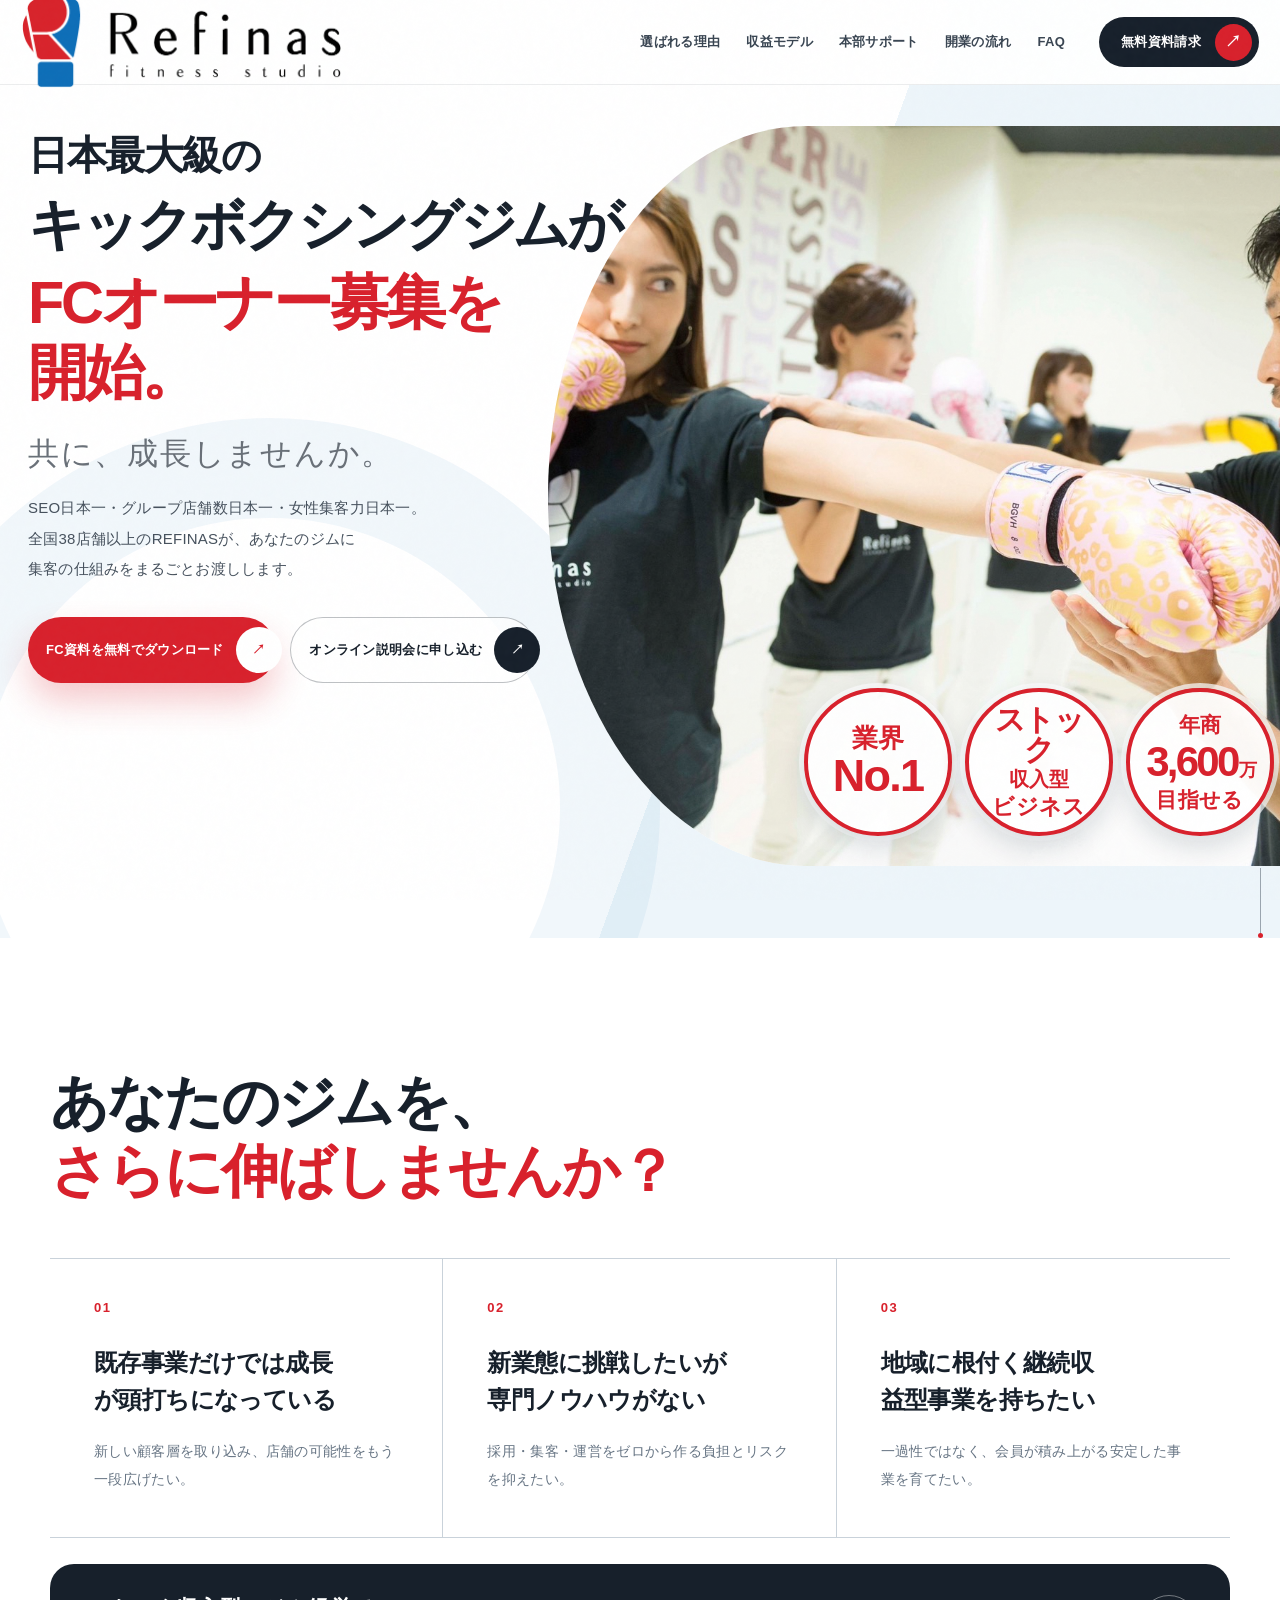
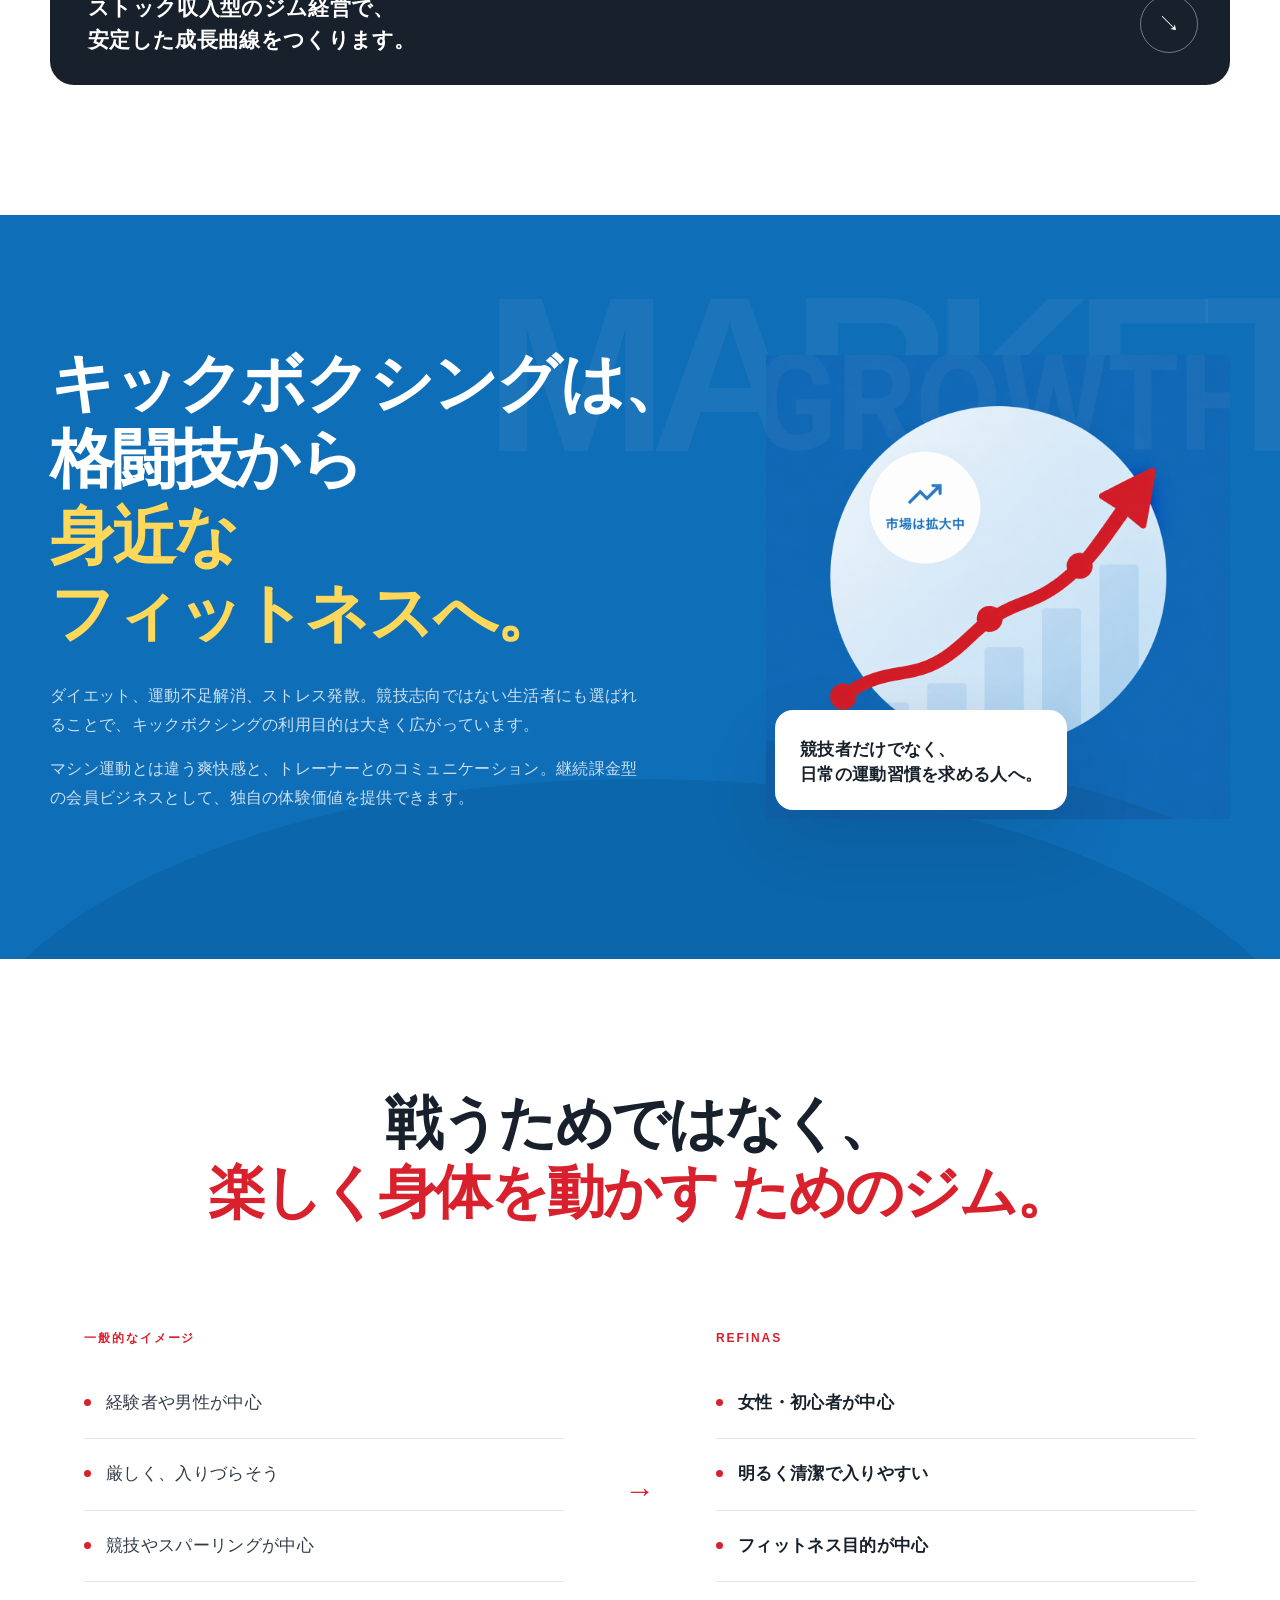
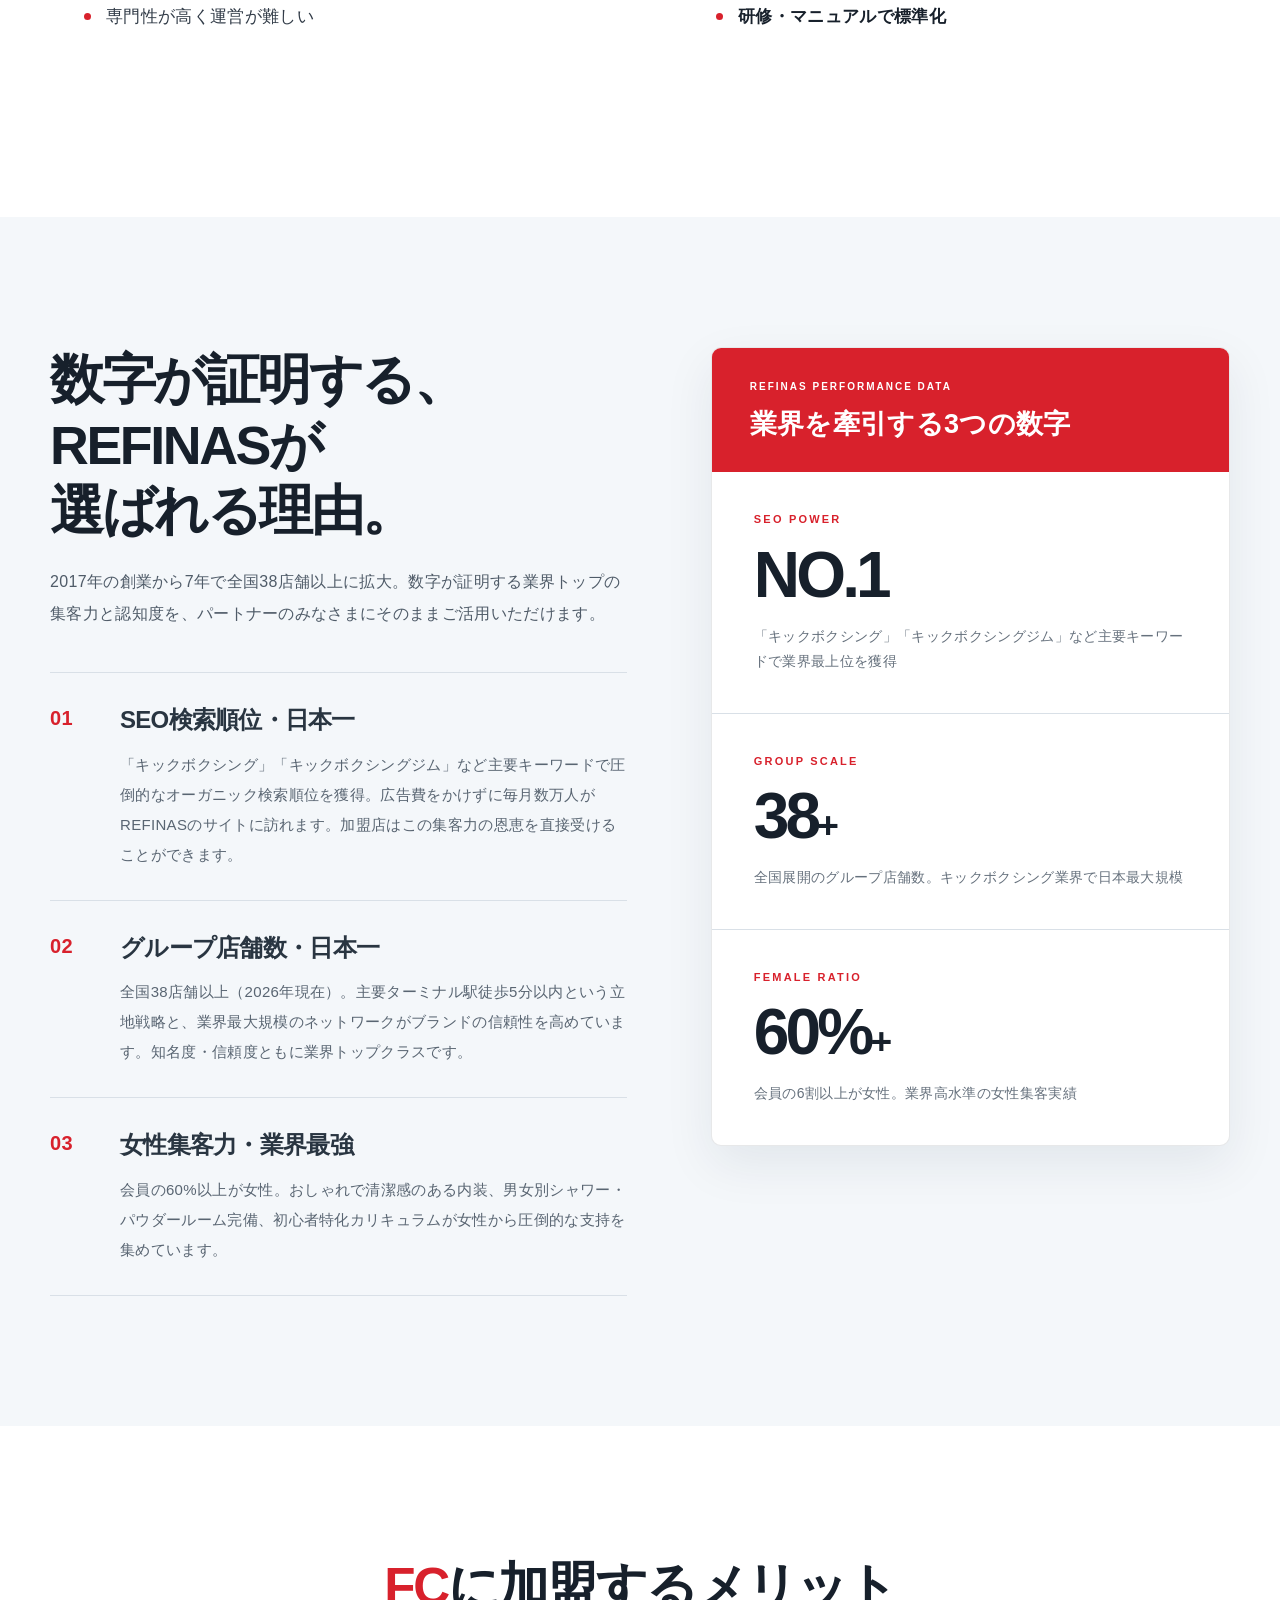
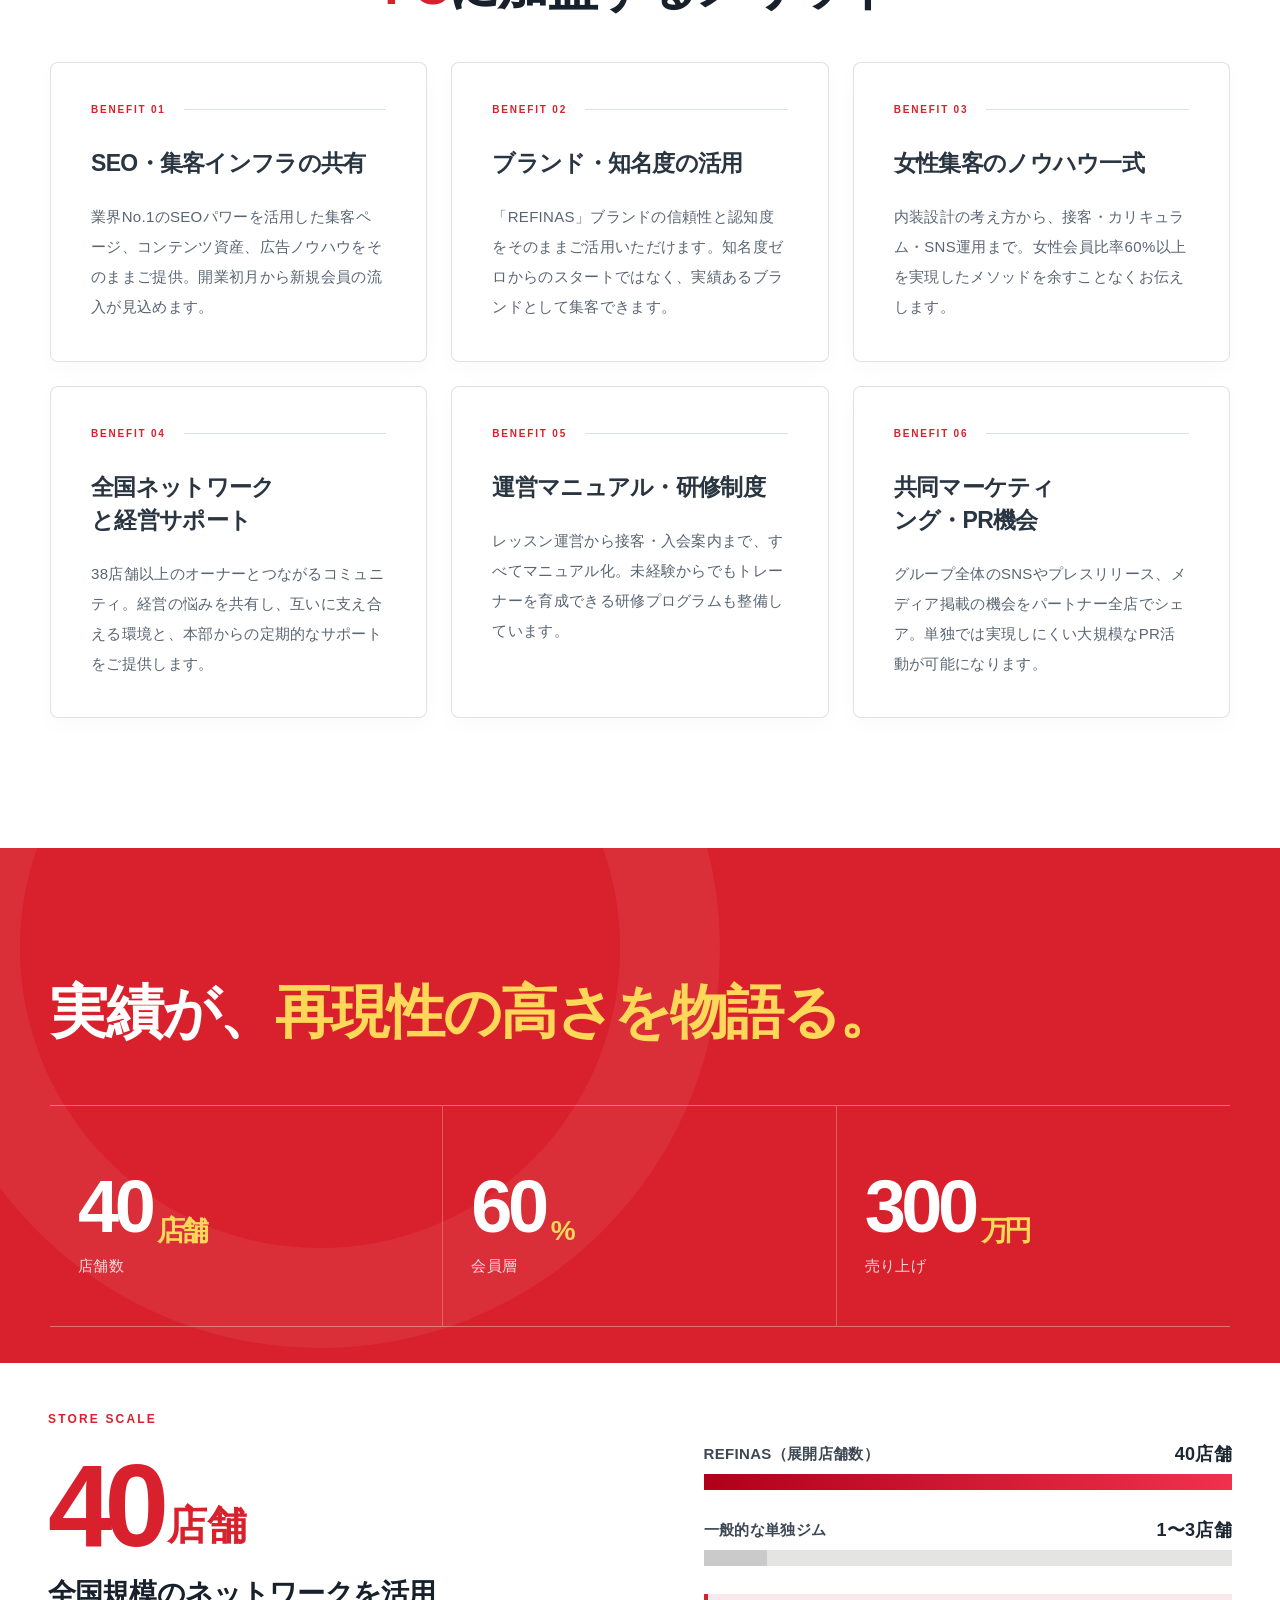
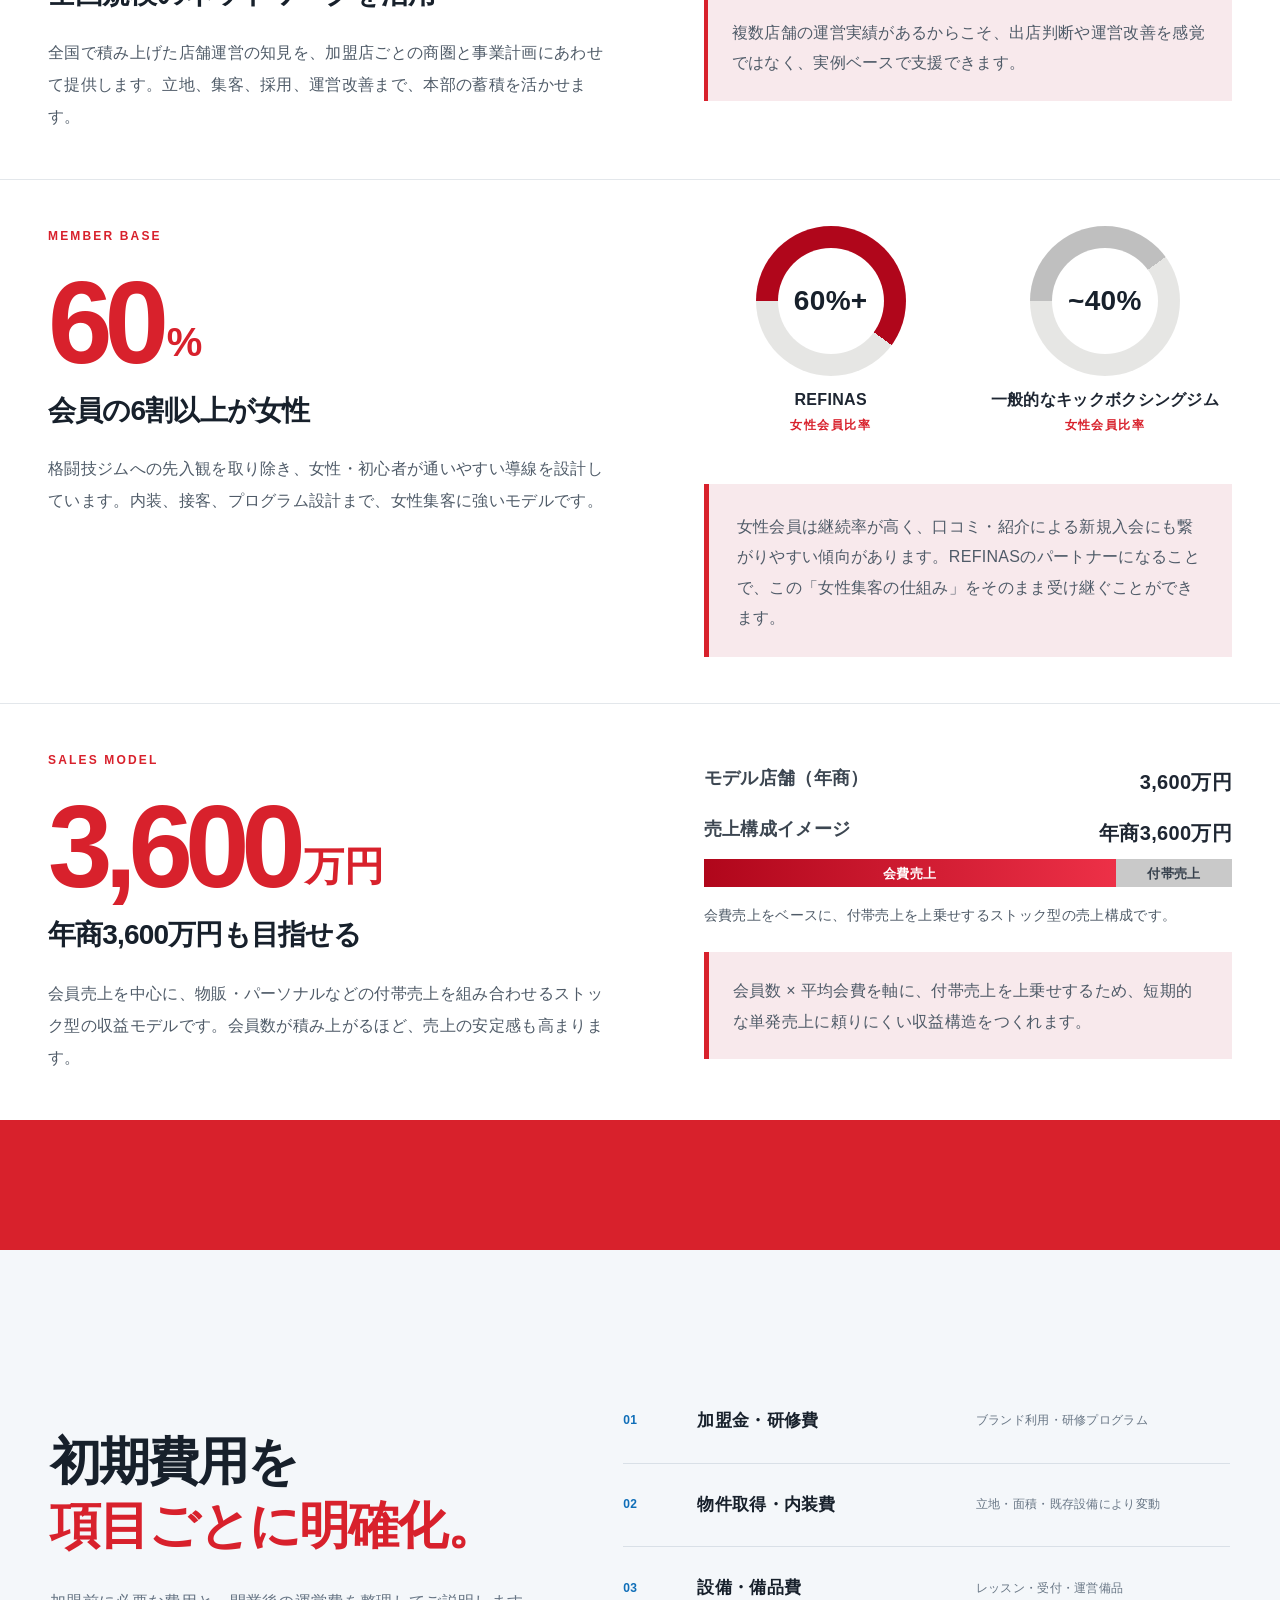
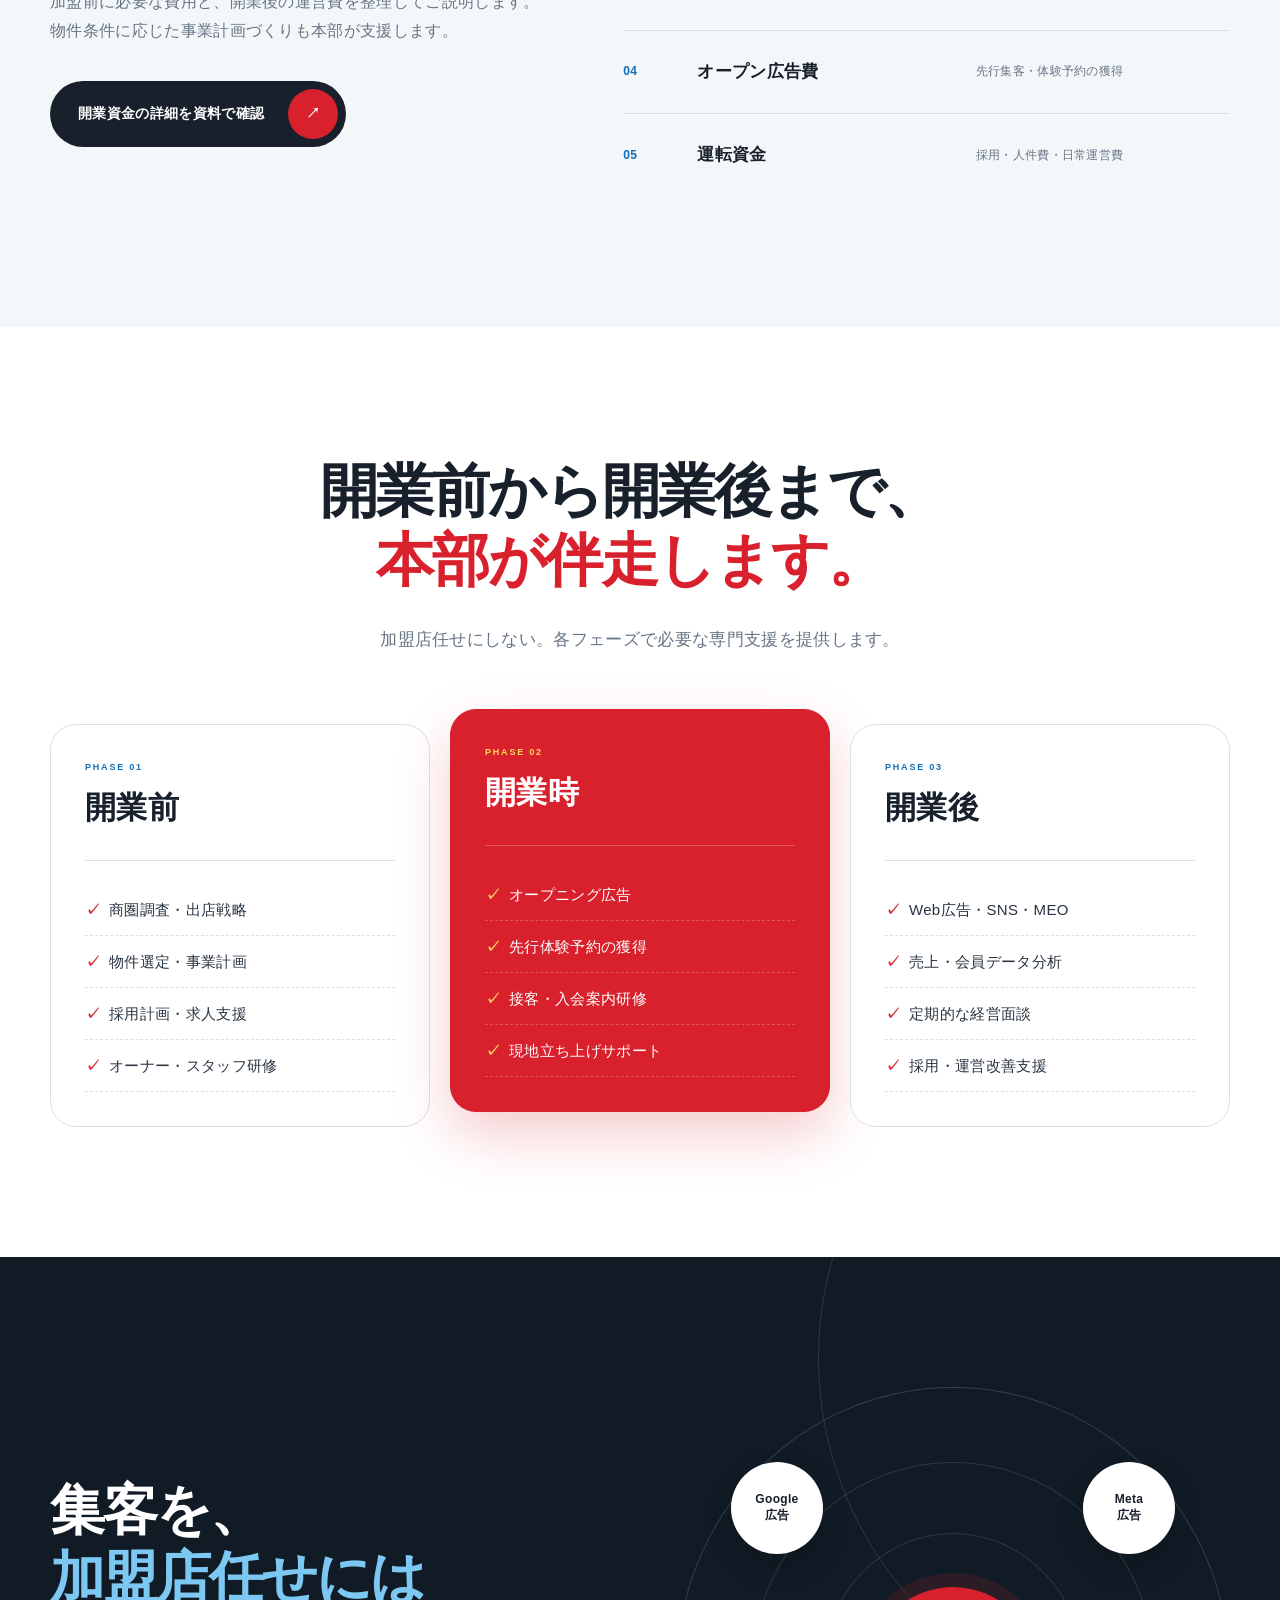
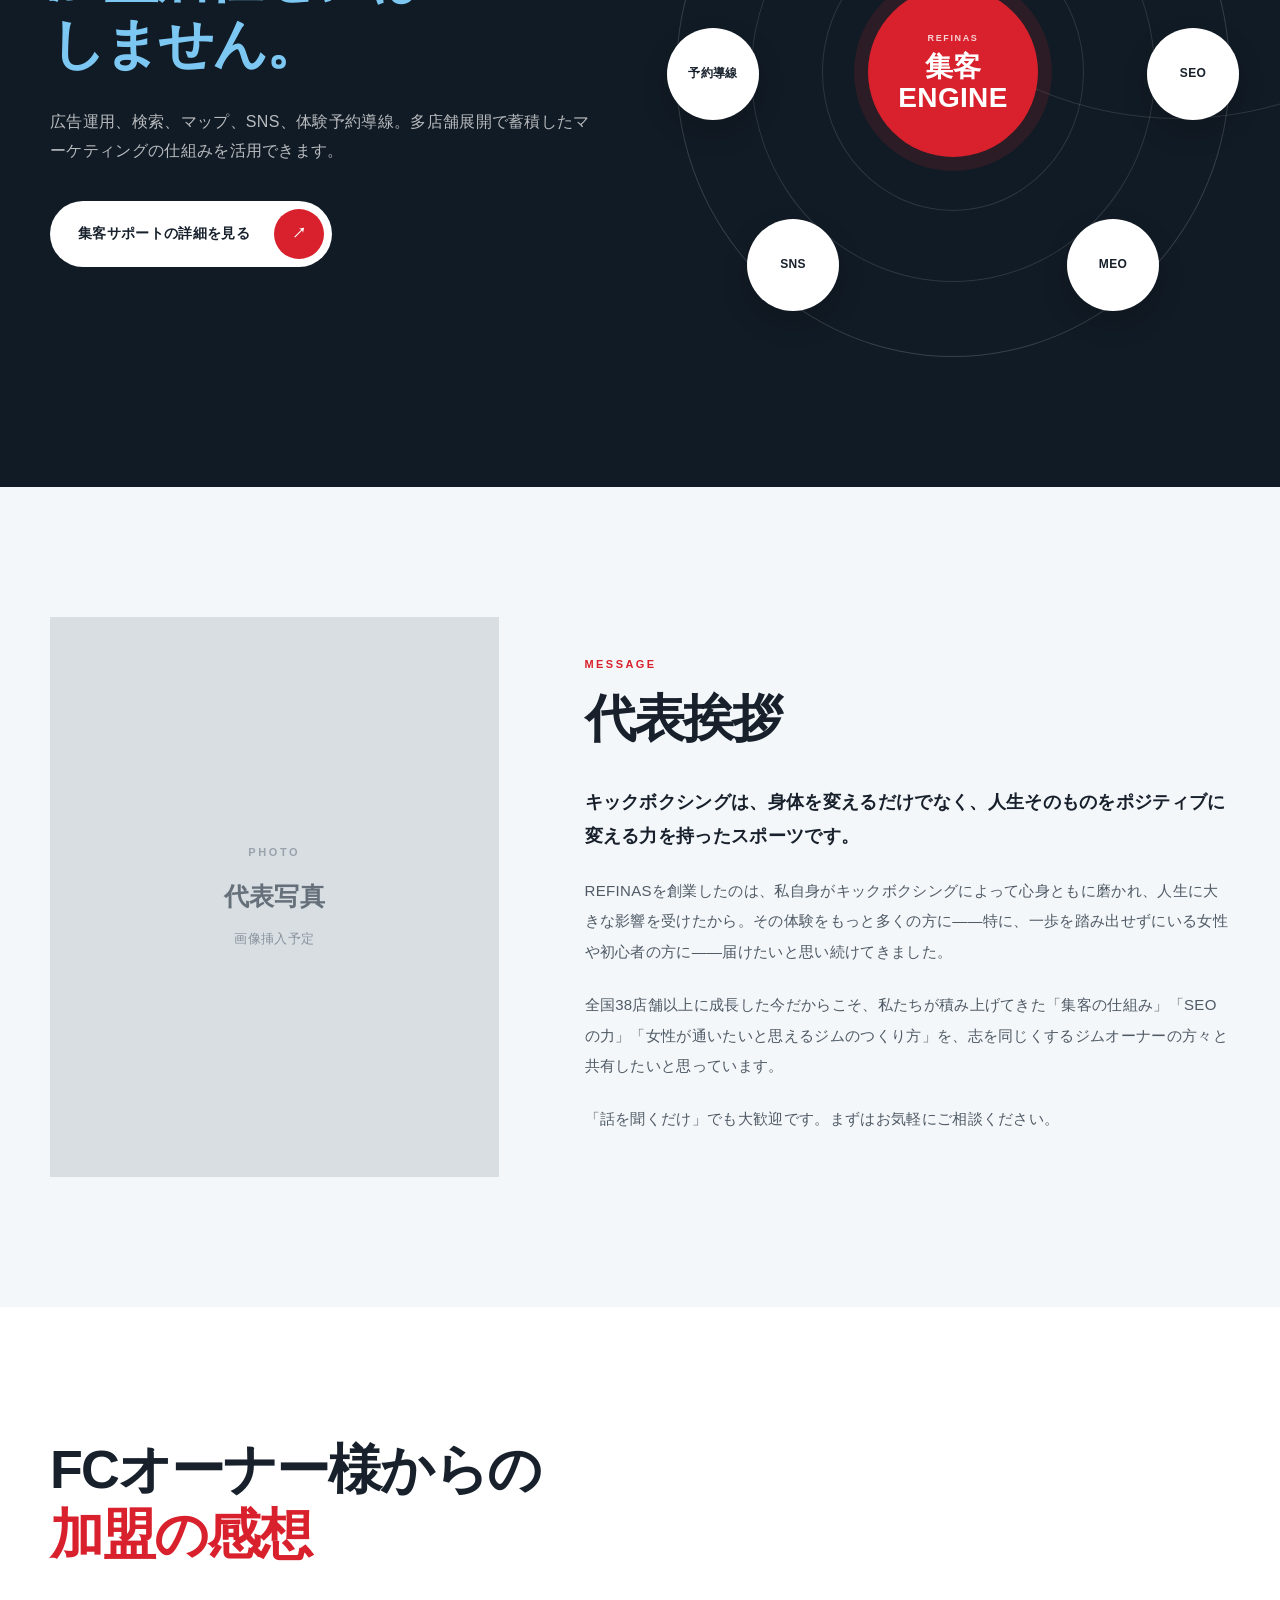
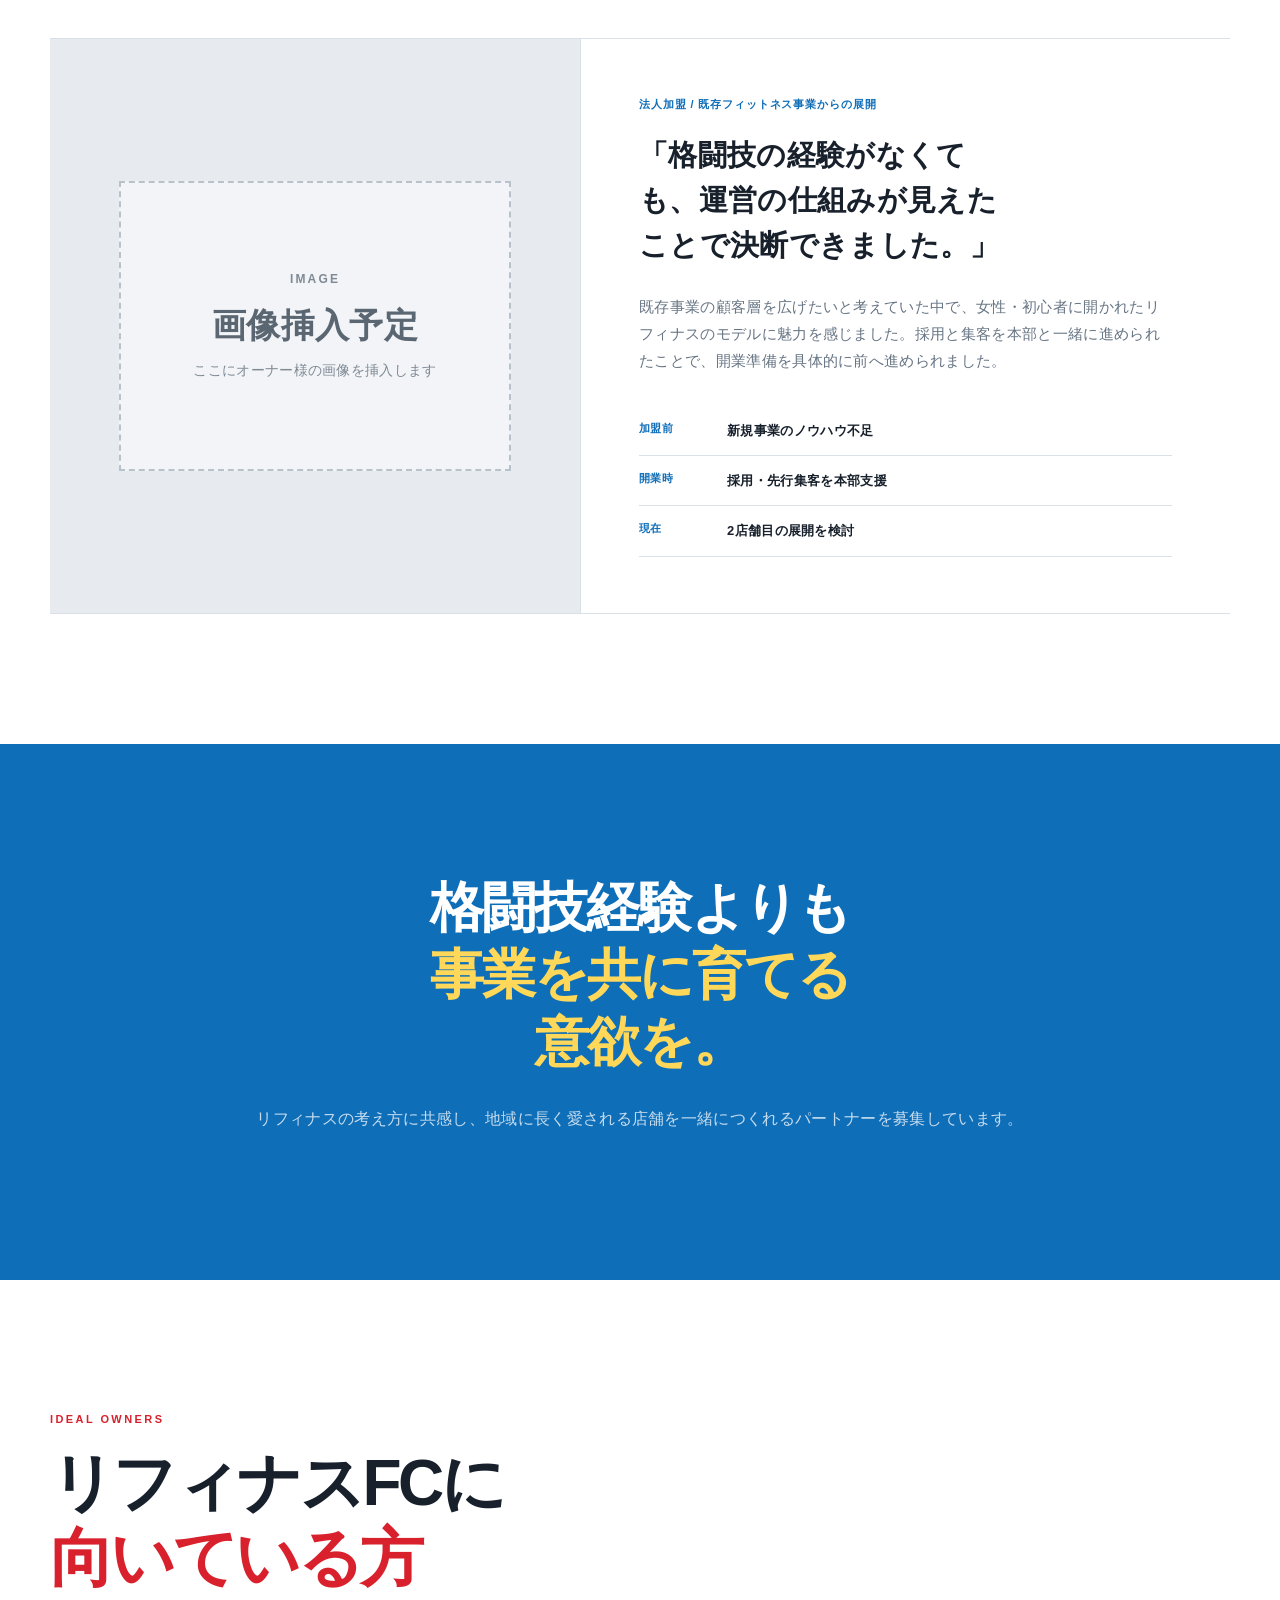
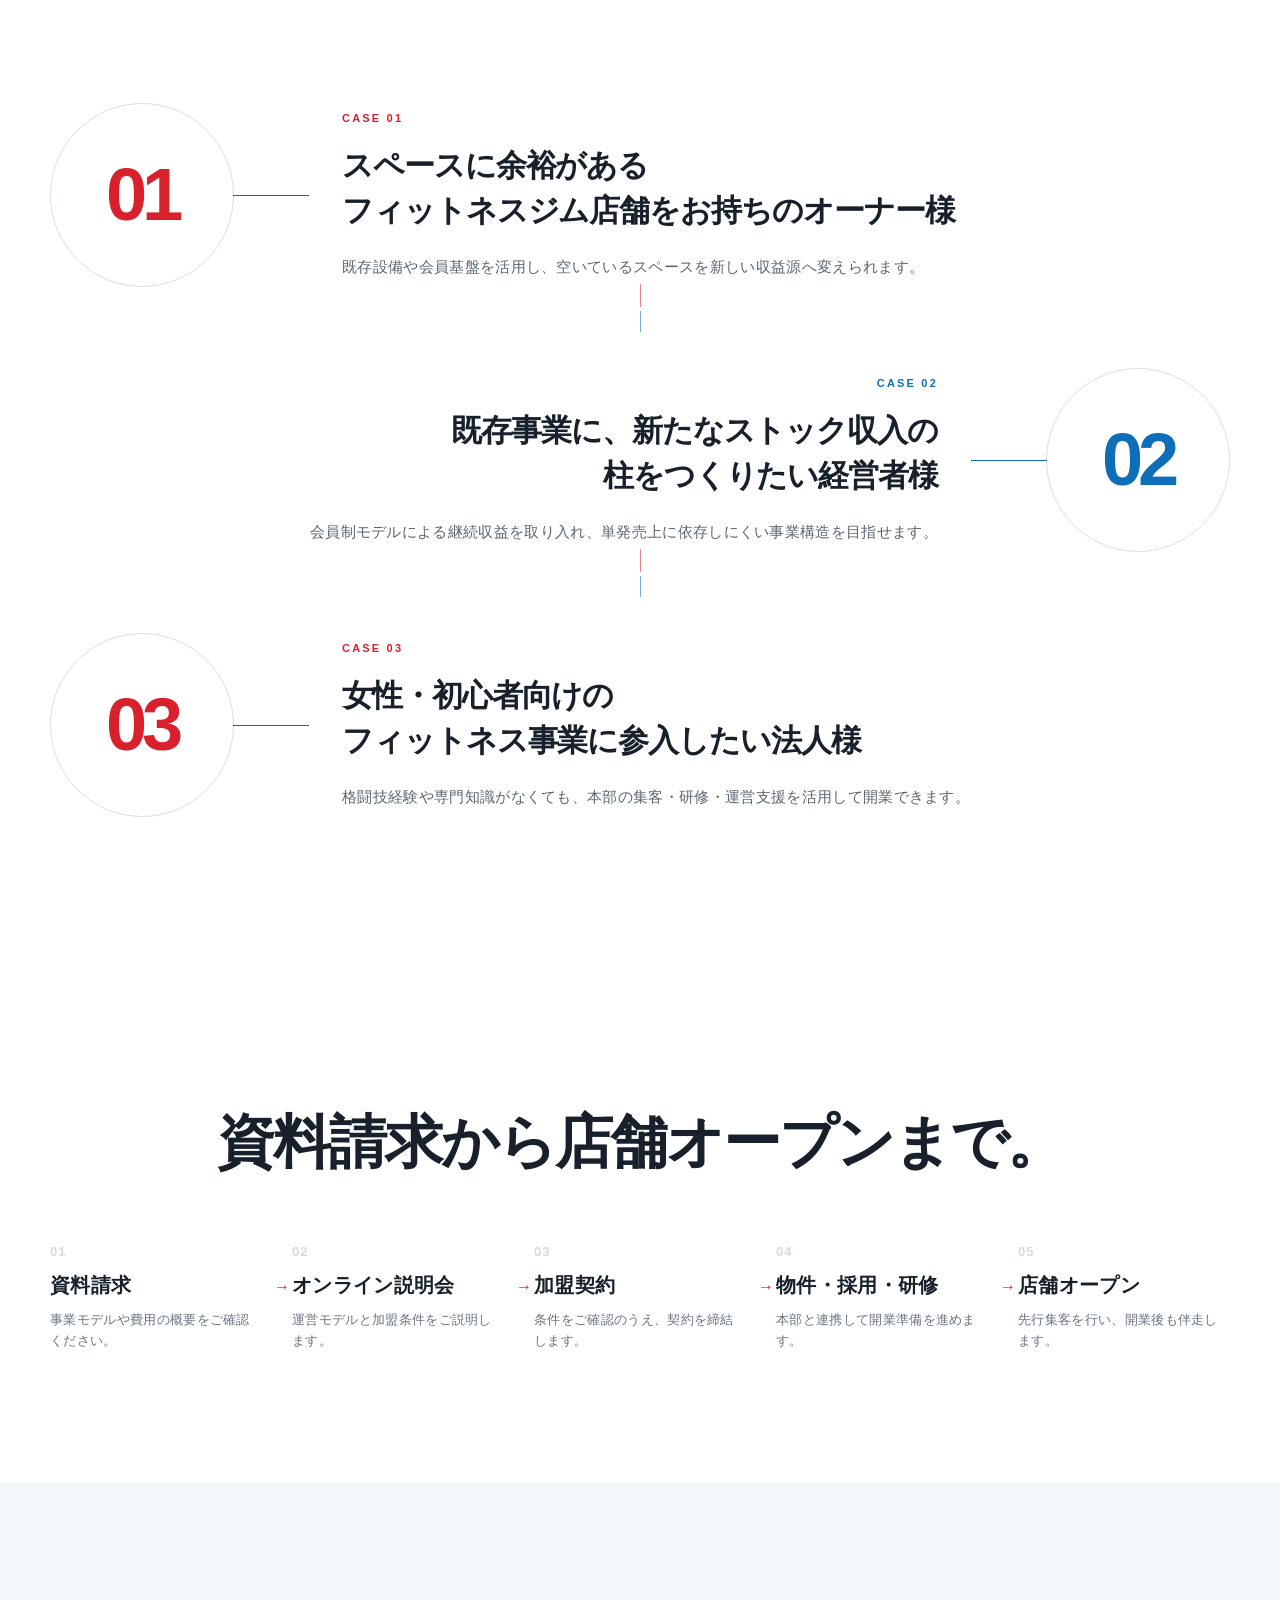
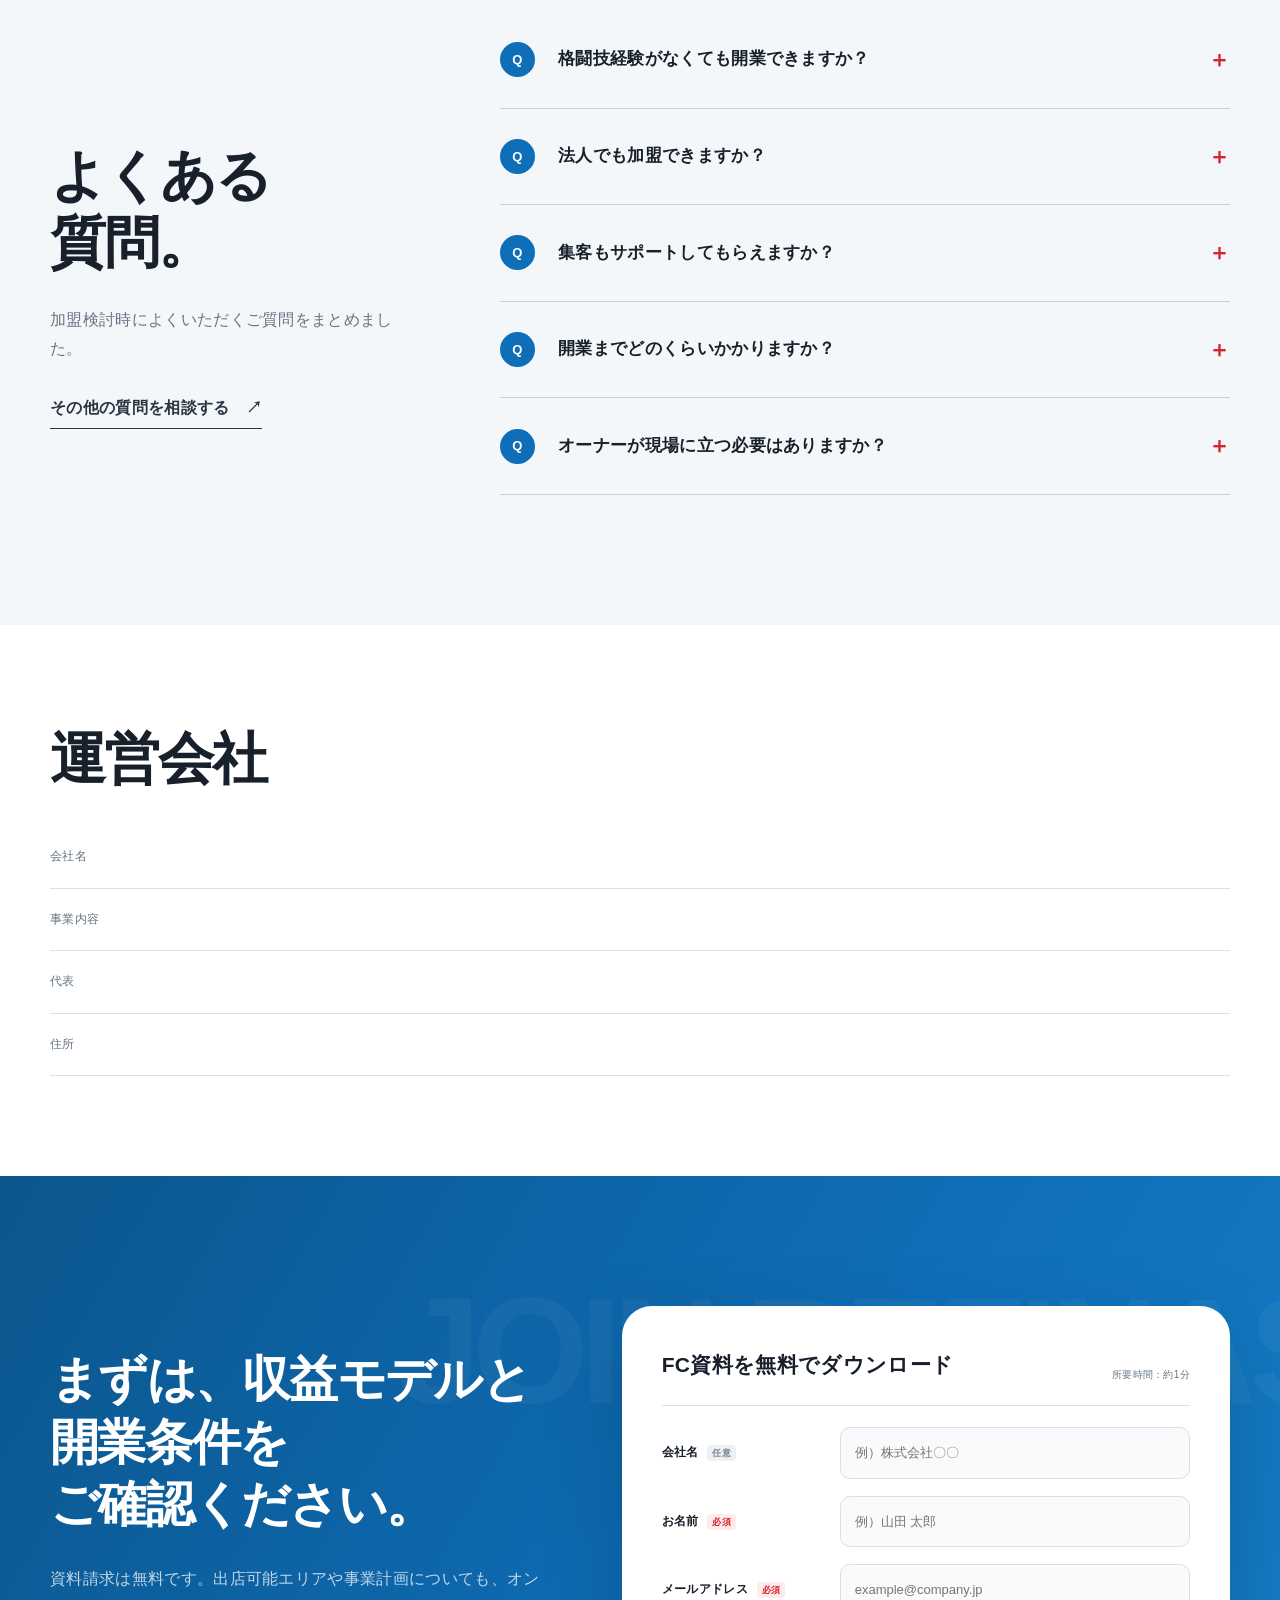
==== commit 655f50b1: "Add files via upload" ====
--- a/index.html
+++ b/index.html
@@ -71,6 +71,33 @@
 </div>
 <!-- HERO_SELECTED_FV_END -->
 </div>
+
+<div class="hero-mobile-fv">
+  <div class="hero-mobile-copy">
+    <h1>
+      <span class="hero-pretitle">日本最大級の</span>
+      <strong class="hero-main-line"><span class="nowrap">キックボクシング</span><span class="hero-gym">ジムが</span></strong>
+      <strong class="hero-recruit"><span>FCオーナー募集を</span><span>開始。</span></strong>
+    </h1>
+    <div class="hero-subcopy hero-mobile-subcopy">
+      <p class="hero-subcopy-title">共に、成長しませんか。</p>
+      <p class="hero-lead">SEO日本一・グループ店舗数日本一・女性集客力日本一。<br>全国38店舗以上のREFINASが、あなたのジムに<br>集客の仕組みをまるごとお渡しします。</p>
+    </div>
+  </div>
+  <div class="hero-mobile-visual" aria-hidden="true">
+    <img alt="リフィナスの明るいスタジオでミット打ちをする女性" src="./hero-photo.jpg">
+  </div>
+  <ul aria-label="事業の特長" class="hero-mobile-badges">
+    <li class="hero-mobile-badge hero-mobile-badge-no1"><span>業界</span><b>No.1</b></li>
+    <li class="hero-mobile-badge hero-mobile-badge-stock"><span class="hero-badge-stock-main">ストック</span><span class="hero-badge-stock-sub">収入型</span><b>ビジネス</b></li>
+    <li class="hero-mobile-badge hero-mobile-badge-sales"><span>年商</span><b>3,600<small>万</small></b><span>目指せる</span></li>
+  </ul>
+  <div class="hero-actions hero-mobile-actions">
+    <a class="btn btn-primary" href="#contact"><span>FC資料を無料でダウンロード</span><i>↗</i></a>
+    <a class="btn btn-outline" href="#contact"><span>オンライン説明会に申し込む</span><i>↗</i></a>
+  </div>
+</div>
+
 <div aria-hidden="true" class="hero-scroll"><span>SCROLL</span><i></i></div>
 </section>
 <section class="problem section-pad" id="problem">
--- a/style.css
+++ b/style.css
@@ -2080,7 +2080,7 @@
 
 /* HERO_BADGES_THREE_CSS_START */
 .hero-photo-badges.hero-photo-badges-three{
-  right:26px;
+  right:14px;
   bottom:30px;
   gap:13px;
 }
@@ -2120,7 +2120,7 @@
   margin-left:1px;
 }
 @media (max-width:1200px){
-  .hero-photo-badges.hero-photo-badges-three{right:20px;bottom:25px;gap:10px}
+  .hero-photo-badges.hero-photo-badges-three{right:12px;bottom:25px;gap:10px}
   .hero-photo-badges-three .hero-photo-badge{width:126px;height:126px;flex-basis:126px;padding:10px}
   .hero-photo-badge-stock .hero-badge-stock-main{font-size:25px}
   .hero-photo-badge-stock .hero-badge-stock-sub{font-size:17px}
@@ -2129,7 +2129,7 @@
   .hero-photo-badge-sales b{font-size:35px;margin:5px 0}
 }
 @media (max-width:820px){
-  .hero-photo-badges.hero-photo-badges-three{right:10px;bottom:12px;gap:7px}
+  .hero-photo-badges.hero-photo-badges-three{right:4px;bottom:12px;gap:7px}
   .hero-photo-badges-three .hero-photo-badge{width:96px;height:96px;flex-basis:96px;border-width:2.5px;padding:7px}
   .hero-photo-badge-no1 span{font-size:14px}
   .hero-photo-badge-no1 b{font-size:25px}
@@ -2140,7 +2140,7 @@
   .hero-photo-badge-sales b{font-size:27px;margin:4px 0 3px}
 }
 @media (max-width:480px){
-  .hero-photo-badges.hero-photo-badges-three{right:7px;bottom:9px;gap:5px}
+  .hero-photo-badges.hero-photo-badges-three{right:2px;bottom:9px;gap:5px}
   .hero-photo-badges-three .hero-photo-badge{width:82px;height:82px;flex-basis:82px;border-width:2px;padding:5px}
   .hero-photo-badge-no1 span{font-size:12px}
   .hero-photo-badge-no1 b{font-size:22px}
@@ -2309,3 +2309,152 @@
 .hero-photo-badges.hero-photo-badges-three{
   transform:translateX(-20px);
 }
+
+/* MOBILE_HERO_SECTION_ONLY_START */
+.hero-mobile-fv{display:none}
+@media (max-width:820px){
+  .hero{
+    min-height:auto;
+    padding-top:100px;
+    padding-bottom:52px;
+    background:linear-gradient(135deg,#fff 0%,#faf8f8 66%,#f8eef0 100%);
+  }
+  .hero:before{
+    left:-130px;
+    bottom:-195px;
+    width:460px;
+    height:460px;
+    border-width:72px;
+    opacity:.38;
+  }
+  .hero-deco-a{
+    width:124px;
+    height:124px;
+    top:12px;
+    right:-18px;
+    background:rgba(216,33,44,.10);
+  }
+  .hero-deco-b{display:none}
+  .hero-inner{display:none}
+  .hero-mobile-fv{
+    display:block;
+    width:calc(100% - 28px);
+    margin:0 auto;
+    position:relative;
+    min-height:980px;
+    z-index:1;
+  }
+  .hero-mobile-copy{
+    position:relative;
+    z-index:2;
+    width:56%;
+  }
+  .hero-mobile-copy h1{
+    margin:0 0 18px;
+    line-height:1.06;
+  }
+  .hero-mobile-copy h1 .hero-pretitle{font-size:28px;margin-bottom:10px}
+  .hero-mobile-copy h1 .hero-main-line{font-size:34px;line-height:1.22;white-space:normal}
+  .hero-mobile-copy h1 .hero-main-line .nowrap{white-space:nowrap}
+  .hero-mobile-copy h1 .hero-recruit{font-size:36px;line-height:1.16;margin-top:8px}
+  .hero-mobile-subcopy{margin:0;width:58%}
+  .hero-mobile-subcopy .hero-subcopy-title{margin:0 0 12px;font-size:18px;line-height:1.45;letter-spacing:.02em}
+  .hero-mobile-subcopy .hero-lead{font-size:12px;line-height:1.9;color:#4B5562}
+  .hero-mobile-subcopy .hero-lead br{display:none}
+  .hero-mobile-visual{
+    position:absolute;
+    right:-12px;
+    top:70px;
+    width:52%;
+    height:520px;
+    z-index:1;
+  }
+  .hero-mobile-visual img{
+    width:100%;
+    height:100%;
+    object-fit:cover;
+    object-position:0% 50%;
+    clip-path:ellipse(77% 53% at 100% 50%);
+    display:block;
+  }
+  .hero-mobile-badges{
+    list-style:none;
+    margin:268px auto 18px;
+    padding:0;
+    display:flex;
+    justify-content:center;
+    gap:8px;
+    position:relative;
+    z-index:3;
+  }
+  .hero-mobile-badge{
+    width:94px;
+    height:94px;
+    flex:0 0 94px;
+    border:2.5px solid var(--red);
+    border-radius:50%;
+    background:#fff;
+    box-shadow:0 6px 18px rgba(15,39,58,.10),0 0 0 3px rgba(255,255,255,.72);
+    display:flex;
+    flex-direction:column;
+    align-items:center;
+    justify-content:center;
+    text-align:center;
+    color:var(--red);
+    line-height:1.04;
+    padding:7px;
+    box-sizing:border-box;
+  }
+  .hero-mobile-badge span,.hero-mobile-badge b{display:block;margin:0;color:var(--red);font-weight:900}
+  .hero-mobile-badge-no1 span{font-size:14px}
+  .hero-mobile-badge-no1 b{font-size:24px;letter-spacing:-.04em}
+  .hero-mobile-badge-stock .hero-badge-stock-main{font-size:18px;line-height:1}
+  .hero-mobile-badge-stock .hero-badge-stock-sub{font-size:12px;line-height:1.05;margin-top:2px}
+  .hero-mobile-badge-stock b{font-size:13px;margin-top:2px}
+  .hero-mobile-badge-sales span{font-size:12px}
+  .hero-mobile-badge-sales b{font-size:25px;line-height:.96;letter-spacing:-.065em;margin:2px 0}
+  .hero-mobile-badge-sales b small{font-size:.42em;margin-left:1px}
+  .hero-mobile-actions{
+    margin:0;
+    display:flex;
+    flex-direction:column;
+    gap:12px;
+    position:relative;
+    z-index:3;
+  }
+  .hero-mobile-actions .btn{
+    width:100%;
+    min-height:70px;
+    padding:8px 8px 8px 20px;
+    gap:12px;
+    font-size:13px;
+  }
+  .hero-mobile-actions .btn span{white-space:nowrap;font-size:12px}
+  .hero-mobile-actions .btn i{width:52px;height:52px;flex:0 0 52px;font-size:24px}
+}
+@media (max-width:480px){
+  .hero{padding-top:96px;padding-bottom:48px}
+  .hero-mobile-fv{width:calc(100% - 22px);min-height:930px}
+  .hero-mobile-copy{width:58%}
+  .hero-mobile-copy h1 .hero-pretitle{font-size:26px}
+  .hero-mobile-copy h1 .hero-main-line{font-size:32px}
+  .hero-mobile-copy h1 .hero-recruit{font-size:34px}
+  .hero-mobile-subcopy{width:60%}
+  .hero-mobile-subcopy .hero-subcopy-title{font-size:17px}
+  .hero-mobile-subcopy .hero-lead{font-size:11px;line-height:1.85}
+  .hero-mobile-visual{top:76px;right:-14px;width:53%;height:486px}
+  .hero-mobile-visual img{object-position:0% 50%;clip-path:ellipse(79% 54% at 100% 50%)}
+  .hero-mobile-badges{margin-top:240px;gap:6px}
+  .hero-mobile-badge{width:84px;height:84px;flex-basis:84px;padding:5px;border-width:2px}
+  .hero-mobile-badge-no1 span{font-size:12px}
+  .hero-mobile-badge-no1 b{font-size:22px}
+  .hero-mobile-badge-stock .hero-badge-stock-main{font-size:16px}
+  .hero-mobile-badge-stock .hero-badge-stock-sub{font-size:10px}
+  .hero-mobile-badge-stock b{font-size:11px}
+  .hero-mobile-badge-sales span{font-size:10px}
+  .hero-mobile-badge-sales b{font-size:22px}
+  .hero-mobile-actions .btn{min-height:66px;padding-left:18px}
+  .hero-mobile-actions .btn span{font-size:11px}
+  .hero-mobile-actions .btn i{width:50px;height:50px;flex-basis:50px}
+}
+/* MOBILE_HERO_SECTION_ONLY_END */
